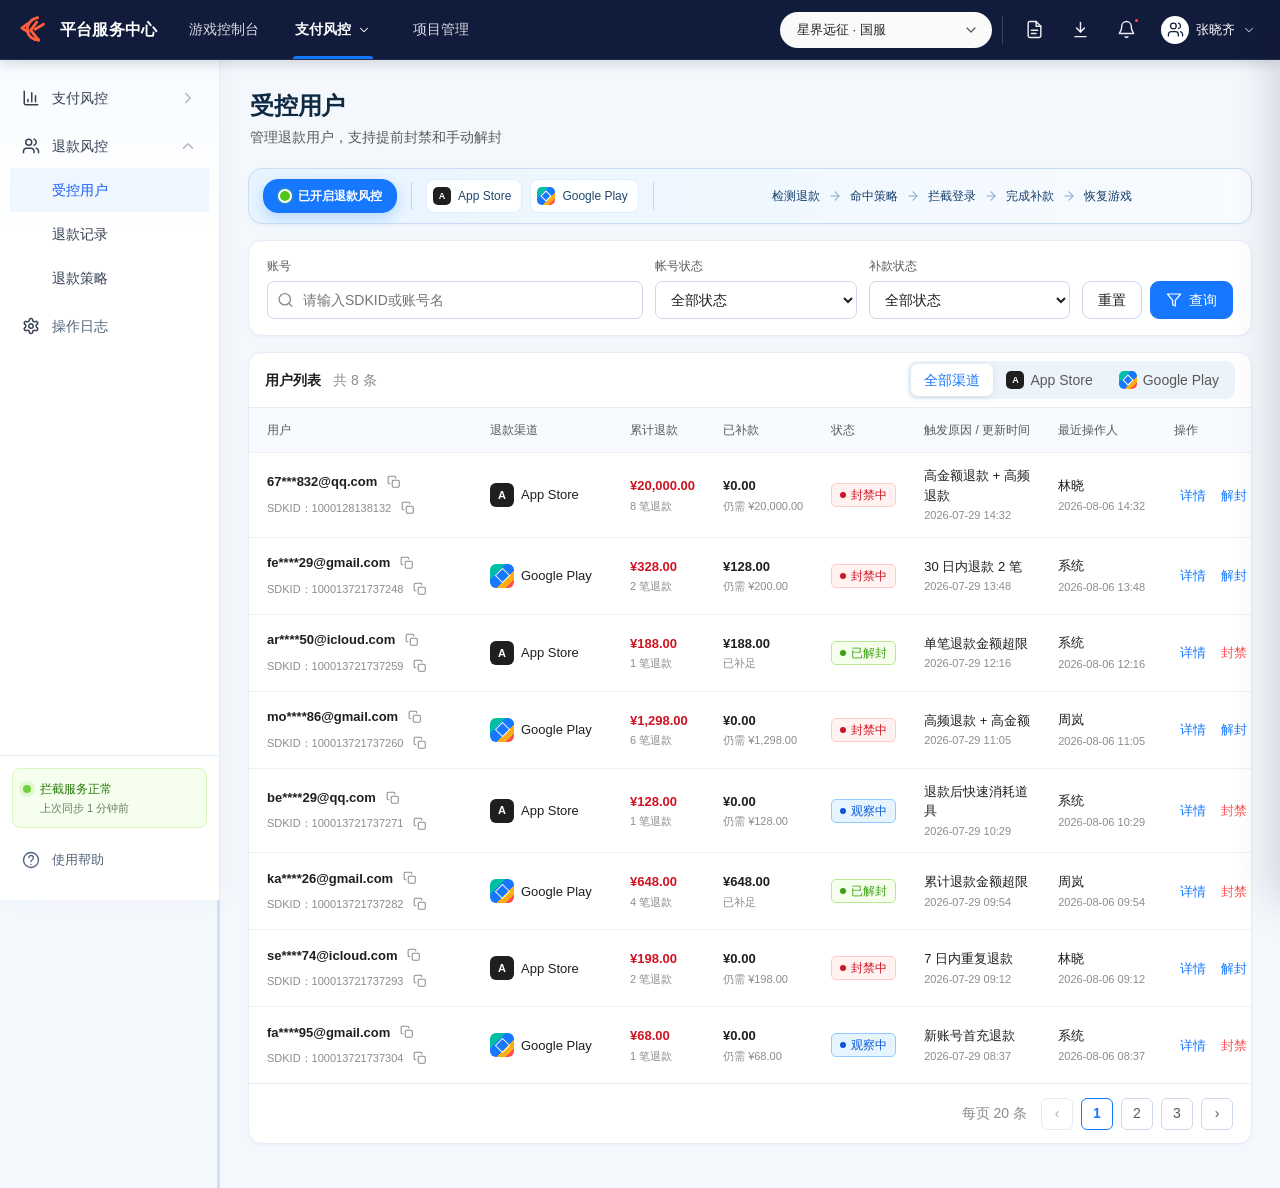
==== 退款风控后台原型_全版本/index.html @ 79d1b489 "rename user detail tabs" ====
<!doctype html>
<html lang="zh-CN">
  <head>
    <meta charset="UTF-8" />
    <meta name="viewport" content="width=device-width, initial-scale=1.0" />
    <meta
      name="description"
      content="游戏维度的 Apple App Store 与 Google Play 退款风险控制后台原型"
    />
    <title>退款风控中心 · 版本4</title>
    <style>
:root {
  --primary: #1677ff;
  --primary-hover: #4096ff;
  --primary-active: #0958d9;
  --primary-bg: #e6f4ff;
  --success: #52c41a;
  --success-bg: #f6ffed;
  --warning: #faad14;
  --warning-bg: #fffbe6;
  --danger: #ff4d4f;
  --danger-hover: #ff7875;
  --danger-bg: #fff2f0;
  --purple: #722ed1;
  --purple-bg: #f9f0ff;
  --cyan: #13c2c2;
  --text: #1f1f1f;
  --text-secondary: #595959;
  --text-tertiary: #8c8c8c;
  --border: #e6edf7;
  --border-strong: #ccd8e8;
  --surface: #ffffff;
  --background: #f4f8fd;
  --sidebar: #ffffff;
  --sidebar-hover: #f0f7ff;
  --focus: 0 0 0 3px rgba(22, 119, 255, 0.18);
  --shadow-sm: 0 1px 3px rgba(40, 72, 112, 0.05);
  --shadow-md: 0 14px 36px rgba(32, 72, 120, 0.15);
  --radius: 10px;
  --radius-lg: 14px;
  --sidebar-width: 220px;
  --header-height: 64px;
}

* {
  box-sizing: border-box;
}

html {
  color-scheme: light;
  min-width: 320px;
  background: var(--background);
}

body {
  margin: 0;
  color: var(--text);
  background: var(--background);
  font-family:
    -apple-system, BlinkMacSystemFont, "Segoe UI", "PingFang SC",
    "Hiragino Sans GB", "Microsoft YaHei", Arial, sans-serif;
  font-size: 14px;
  line-height: 1.5;
  -webkit-font-smoothing: antialiased;
}

button,
input,
select,
textarea {
  font: inherit;
}

button,
select,
input[type="checkbox"],
input[type="range"] {
  cursor: pointer;
}

button:focus-visible,
select:focus-visible,
input:focus-visible,
textarea:focus-visible,
[tabindex]:focus-visible {
  outline: none;
  box-shadow: var(--focus);
}

button:disabled,
input:disabled,
select:disabled {
  cursor: not-allowed;
  opacity: 0.48;
}

svg {
  display: block;
}

.skip-link {
  position: fixed;
  top: -60px;
  left: 12px;
  z-index: 3000;
  padding: 10px 14px;
  color: #fff;
  background: var(--primary-active);
  border-radius: 6px;
  transition: top 180ms ease;
}

.skip-link:focus {
  top: 12px;
}

.app-shell {
  min-height: 100vh;
}

.sidebar {
  position: fixed;
  inset: 0 auto 0 0;
  z-index: 40;
  width: var(--sidebar-width);
  color: var(--text);
  background:
    linear-gradient(180deg, #f7fbff 0, #fff 168px),
    var(--sidebar);
  border-right: 1px solid var(--border);
  box-shadow: 4px 0 20px rgba(32, 72, 120, 0.035);
  display: flex;
  flex-direction: column;
  transition: transform 220ms cubic-bezier(0.2, 0, 0, 1);
}

.brand {
  height: var(--header-height);
  padding: 0 20px;
  border-bottom: 1px solid var(--border);
  display: flex;
  align-items: center;
  gap: 11px;
}

.brand-mark {
  position: relative;
  width: 30px;
  height: 32px;
  background: linear-gradient(145deg, #69b1ff, #1677ff 60%, #0958d9);
  border-radius: 9px 9px 12px 12px;
  box-shadow: 0 6px 16px rgba(22, 119, 255, 0.24);
}

.brand-mark::before {
  content: "";
  position: absolute;
  inset: 5px;
  border: 1px solid rgba(255, 255, 255, 0.7);
  border-radius: 5px 5px 8px 8px;
}

.brand-mark span {
  position: absolute;
  bottom: 8px;
  width: 3px;
  background: #fff;
  border-radius: 2px;
}

.brand-mark span:nth-child(1) {
  left: 9px;
  height: 5px;
}

.brand-mark span:nth-child(2) {
  left: 14px;
  height: 9px;
}

.brand-mark span:nth-child(3) {
  left: 19px;
  height: 13px;
}

.brand strong,
.brand small {
  display: block;
}

.brand strong {
  color: #102a43;
  font-size: 15px;
  letter-spacing: 0.2px;
}

.brand small {
  margin-top: 1px;
  color: #7b8ba3;
  font-size: 11px;
}

.nav-list {
  flex: 1;
  padding: 16px 10px;
}

.nav-item,
.nav-section-toggle,
.help-link {
  width: 100%;
  min-height: 44px;
  padding: 0 12px;
  border: 0;
  position: relative;
  color: #52647a;
  background: transparent;
  border-radius: 7px;
  display: flex;
  align-items: center;
  gap: 12px;
  text-align: left;
  transition:
    color 180ms ease,
    background 180ms ease;
  font-family: inherit;
}

.nav-item + .nav-item {
  margin-top: 4px;
}

.nav-section-toggle + .nav-group,
.nav-group + .nav-item {
  margin-top: 4px;
}

.nav-item:hover,
.nav-section-toggle:hover,
.help-link:hover {
  color: var(--primary);
  background: var(--sidebar-hover);
}

.nav-item.active {
  color: var(--primary-active);
  background: var(--primary-bg);
  box-shadow: inset 0 0 0 1px rgba(22, 119, 255, 0.06);
  font-weight: 550;
}

.nav-item.active::before {
  content: "";
  position: absolute;
  top: 10px;
  bottom: 10px;
  left: -10px;
  width: 3px;
  background: var(--primary);
  border-radius: 0 4px 4px 0;
}

.nav-section-toggle {
  color: #364153;
}

.nav-icon-image,
.nav-caret,
.nav-caret img,
.nav-subitem-spacer {
  width: 18px;
  height: 18px;
  flex: 0 0 18px;
}

.nav-icon-image,
.nav-caret img {
  display: block;
}

.nav-section-label {
  min-width: 0;
  flex: 1;
  font-size: 14px;
  line-height: 22px;
}

.nav-caret {
  margin-left: auto;
  display: grid;
  place-items: center;
}

.nav-payment-link .nav-caret img {
  transform: rotate(-90deg);
}

.nav-refund-toggle .nav-caret img {
  transform: rotate(180deg);
  transition: transform 180ms ease;
}

.nav-refund-toggle[aria-expanded="false"] .nav-caret img {
  transform: rotate(-90deg);
}

.nav-sublist[hidden] {
  display: none;
}

.nav-sublist {
  margin: 0;
  padding: 0;
}

.nav-sublist .nav-item + .nav-item {
  margin-top: 0;
}

.nav-subitem {
  min-height: 44px;
  color: #364153;
}

.nav-subitem.active {
  color: #155dfc;
  background: #eff6ff;
  border-radius: 0;
  box-shadow: none;
}

.nav-subitem.active::before {
  display: none;
}

.nav-icon,
.nav-icon svg,
.help-link svg {
  width: 18px;
  height: 18px;
  flex: 0 0 18px;
}

.sidebar-foot {
  padding: 12px 10px 18px;
  border-top: 1px solid var(--border);
}

.service-state {
  margin: 0 2px 10px;
  padding: 11px 10px;
  background: #f6ffed;
  border: 1px solid #d9f7be;
  border-radius: 8px;
  display: flex;
  align-items: flex-start;
  gap: 9px;
}

.service-state .status-dot {
  width: 8px;
  height: 8px;
  margin-top: 5px;
  background: #73d13d;
  border-radius: 50%;
  box-shadow: 0 0 0 4px rgba(82, 196, 26, 0.12);
}

.service-state strong,
.service-state small {
  display: block;
}

.service-state strong {
  color: #237804;
  font-size: 12px;
  font-weight: 500;
}

.service-state small {
  margin-top: 2px;
  color: #6b7d63;
  font-size: 11px;
}

.help-link {
  font-size: 13px;
}

.workspace {
  min-height: 100vh;
  margin-left: var(--sidebar-width);
}

.topbar {
  position: sticky;
  top: 0;
  z-index: 30;
  height: var(--header-height);
  padding: 0 24px;
  background: rgba(255, 255, 255, 0.92);
  border-bottom: 1px solid var(--border);
  backdrop-filter: saturate(160%) blur(12px);
  display: flex;
  align-items: center;
}

.breadcrumb {
  color: var(--text-tertiary);
  display: flex;
  align-items: center;
  gap: 8px;
}

.breadcrumb svg {
  width: 13px;
  height: 13px;
}

.breadcrumb strong {
  color: var(--text);
  font-weight: 500;
}

.top-actions {
  margin-left: auto;
  display: flex;
  align-items: center;
  gap: 10px;
}

.icon-button {
  width: 40px;
  height: 40px;
  padding: 0;
  border: 1px solid transparent;
  color: var(--text-secondary);
  background: transparent;
  border-radius: 8px;
  display: inline-grid;
  place-items: center;
  transition:
    color 180ms ease,
    background 180ms ease,
    border-color 180ms ease;
}

.icon-button:hover {
  color: var(--text);
  background: #f5f5f5;
}

.icon-button svg {
  width: 19px;
  height: 19px;
}

.notification-button {
  position: relative;
}

.notification-dot {
  position: absolute;
  top: 8px;
  right: 8px;
  width: 7px;
  height: 7px;
  background: var(--danger);
  border: 2px solid #fff;
  border-radius: 50%;
}

.project-select-wrap {
  position: relative;
  min-width: 210px;
  height: 46px;
  padding: 5px 34px 5px 7px;
  border: 1px solid #b9d6ff;
  background: #f8fbff;
  border-radius: 10px;
  display: flex;
  align-items: center;
  gap: 9px;
  transition:
    border-color 180ms ease,
    box-shadow 180ms ease;
}

.project-select-wrap:hover,
.project-select-wrap:focus-within {
  border-color: var(--primary);
}

.project-select-wrap:focus-within {
  box-shadow: var(--focus);
}

.project-badge {
  width: 32px;
  height: 32px;
  color: #fff;
  background: linear-gradient(145deg, var(--primary-hover), var(--primary-active));
  border-radius: 9px;
  display: grid;
  place-items: center;
  font-size: 13px;
  font-weight: 700;
}

.project-label {
  flex: 1;
  min-width: 0;
}

.project-label small {
  display: block;
  color: var(--text-tertiary);
  font-size: 10px;
  line-height: 1.2;
}

.project-label select {
  width: 100%;
  margin-top: 2px;
  padding: 0;
  border: 0;
  outline: 0;
  color: var(--text);
  background: transparent;
  font-size: 13px;
  line-height: 18px;
  font-weight: 500;
  appearance: none;
}

.select-chevron {
  position: absolute;
  right: 10px;
  width: 16px;
  height: 16px;
  color: var(--text-tertiary);
  pointer-events: none;
}

.avatar-button {
  width: 36px;
  height: 36px;
  border: 0;
  color: var(--primary-active);
  background: var(--primary-bg);
  border-radius: 50%;
  font-weight: 600;
}

.avatar-button:hover {
  background: #bae0ff;
}

.mobile-menu {
  display: none;
  margin-right: 8px;
}

.main-content {
  width: 100%;
  max-width: 1600px;
  margin: 0 auto;
  padding: 28px;
}

.page {
  display: none;
}

.page.active {
  display: block;
  animation: page-in 200ms ease-out;
}

@keyframes page-in {
  from {
    opacity: 0;
    transform: translateY(3px);
  }
  to {
    opacity: 1;
    transform: translateY(0);
  }
}

.page-heading {
  margin-bottom: 20px;
  padding: 2px 2px 0;
  display: flex;
  align-items: flex-end;
  justify-content: space-between;
  gap: 16px;
}

.page-heading h1 {
  margin: 0;
  color: #102a43;
  font-size: 24px;
  line-height: 1.35;
  letter-spacing: -0.2px;
}

.page-heading p {
  margin: 5px 0 0;
  color: var(--text-secondary);
}

.heading-actions {
  display: flex;
  align-items: center;
  gap: 8px;
}

.button {
  min-height: 38px;
  padding: 0 15px;
  border: 1px solid var(--primary);
  color: #fff;
  background: var(--primary);
  border-radius: 9px;
  display: inline-flex;
  align-items: center;
  justify-content: center;
  gap: 7px;
  font-weight: 500;
  line-height: 1;
  transition:
    background 180ms ease,
    border-color 180ms ease,
    color 180ms ease,
    box-shadow 180ms ease,
    transform 100ms ease;
}

.button:hover {
  border-color: var(--primary-hover);
  background: var(--primary-hover);
}

.button:active {
  border-color: var(--primary-active);
  background: var(--primary-active);
  transform: scale(0.98);
}

.button svg {
  width: 16px;
  height: 16px;
}

.button.secondary {
  border-color: var(--border-strong);
  color: var(--text);
  background: #fff;
}

.button.secondary:hover {
  border-color: var(--primary);
  color: var(--primary);
}

.button.danger {
  border-color: var(--danger);
  background: var(--danger);
}

.button.danger:hover {
  border-color: var(--danger-hover);
  background: var(--danger-hover);
}

.button.link {
  min-height: 32px;
  padding: 0 6px;
  border: 0;
  color: var(--primary);
  background: transparent;
}

.button.link:hover {
  color: var(--primary-hover);
  background: var(--primary-bg);
}

.button.link.danger-link {
  color: var(--danger);
}

.button.link.danger-link:hover {
  color: var(--danger-hover);
  background: var(--danger-bg);
}

.metric-grid {
  margin-bottom: 16px;
  display: grid;
  grid-template-columns: repeat(4, minmax(0, 1fr));
  gap: 12px;
}

.metric-card,
.card {
  border: 1px solid var(--border);
  background: var(--surface);
  border-radius: var(--radius-lg);
  box-shadow: var(--shadow-sm);
}

.metric-card {
  position: relative;
  min-height: 116px;
  padding: 18px;
  overflow: hidden;
  transition:
    border-color 180ms ease,
    box-shadow 180ms ease,
    transform 180ms ease;
}

.metric-card:hover {
  border-color: #c8ddf5;
  box-shadow: 0 8px 22px rgba(32, 72, 120, 0.08);
  transform: translateY(-1px);
}

.metric-card::after {
  content: "";
  position: absolute;
  top: -34px;
  right: -34px;
  width: 90px;
  height: 90px;
  border-radius: 50%;
  background: var(--metric-bg, var(--primary-bg));
  opacity: 0.72;
}

.metric-top {
  display: flex;
  align-items: center;
  gap: 8px;
}

.metric-icon {
  width: 30px;
  height: 30px;
  color: var(--metric-color, var(--primary));
  background: var(--metric-bg, var(--primary-bg));
  border-radius: 7px;
  display: grid;
  place-items: center;
}

.metric-icon svg {
  width: 17px;
  height: 17px;
}

.metric-label {
  color: var(--text-secondary);
}

.metric-value {
  margin-top: 10px;
  font-size: 25px;
  line-height: 1.2;
  font-weight: 650;
  font-variant-numeric: tabular-nums;
  letter-spacing: -0.5px;
}

.metric-value .unit {
  margin-left: 2px;
  color: var(--text-secondary);
  font-size: 13px;
  font-weight: 400;
}

.metric-trend {
  margin-left: 8px;
  color: var(--danger);
  font-size: 12px;
  font-weight: 500;
}

.metric-sub {
  margin-top: 5px;
  color: var(--text-tertiary);
  font-size: 12px;
}

.card {
  margin-bottom: 16px;
}

.scope-strip {
  min-height: 56px;
  margin-bottom: 16px;
  padding: 9px 14px;
  border: 1px solid #c8ddf5;
  color: #153a66;
  background:
    linear-gradient(90deg, rgba(230, 244, 255, 0.95), rgba(248, 251, 255, 0.92)),
    #fff;
  border-radius: var(--radius-lg);
  box-shadow: var(--shadow-sm);
  display: flex;
  align-items: center;
  gap: 14px;
}

.scope-channels {
  display: flex;
  align-items: center;
  gap: 8px;
}

.scope-channel {
  min-height: 34px;
  padding: 0 10px 0 6px;
  border: 1px solid rgba(22, 119, 255, 0.12);
  color: #23466d;
  background: rgba(255, 255, 255, 0.92);
  border-radius: 9px;
  display: inline-flex;
  align-items: center;
  gap: 7px;
  font-size: 12px;
  font-weight: 500;
}

.scope-divider {
  width: 1px;
  height: 28px;
  background: #bfd7f2;
}

.scope-flow {
  min-width: 0;
  flex: 1;
  display: flex;
  align-items: center;
  justify-content: center;
  gap: 8px;
  color: #506987;
  font-size: 12px;
}

.scope-flow strong {
  color: #143c68;
  font-weight: 550;
}

.scope-flow svg {
  width: 14px;
  height: 14px;
  color: #84a7cf;
}

.scope-mode {
  min-height: 30px;
  padding: 0 10px;
  border: 1px solid #91caff;
  color: #0958d9;
  background: #fff;
  border-radius: 15px;
  display: inline-flex;
  align-items: center;
  gap: 6px;
  font-size: 12px;
  white-space: nowrap;
}

.scope-mode::before {
  content: "";
  width: 7px;
  height: 7px;
  background: var(--primary);
  border-radius: 50%;
  box-shadow: 0 0 0 3px rgba(22, 119, 255, 0.12);
}

.card-header {
  min-height: 54px;
  padding: 0 18px;
  border-bottom: 1px solid var(--border);
  display: flex;
  align-items: center;
  justify-content: space-between;
  gap: 12px;
}

.card-header h2,
.card-title {
  margin: 0;
  font-size: 15px;
  font-weight: 600;
}

.card-header p {
  margin: 3px 0 0;
  color: var(--text-tertiary);
  font-size: 12px;
}

.card-body {
  padding: 18px;
}

.filter-card {
  padding: 16px 18px;
}

.filter-row {
  display: grid;
  grid-template-columns: minmax(220px, 1.6fr) minmax(160px, 0.8fr) minmax(160px, 0.8fr) auto;
  gap: 12px;
  align-items: end;
}

#page-users .filter-row {
  grid-template-columns: minmax(240px, 1.4fr) minmax(160px, 0.75fr) minmax(160px, 0.75fr) auto;
}

.filter-group label,
.form-field > label,
.form-label {
  display: block;
  margin-bottom: 6px;
  color: var(--text-secondary);
  font-size: 12px;
  font-weight: 500;
}

.form-label span {
  color: var(--text-tertiary);
  font-weight: 400;
}

.input,
.select,
.textarea,
.number-input {
  width: 100%;
  border: 1px solid var(--border-strong);
  color: var(--text);
  background: #fff;
  border-radius: 7px;
  transition:
    border-color 180ms ease,
    box-shadow 180ms ease;
}

.input,
.select,
.number-input {
  height: 38px;
  padding: 0 11px;
}

.select {
  padding-right: 30px;
}

.textarea {
  padding: 9px 11px;
  resize: vertical;
}

.input:hover,
.select:hover,
.textarea:hover,
.number-input:hover {
  border-color: var(--primary-hover);
}

.input:focus,
.select:focus,
.textarea:focus,
.number-input:focus {
  outline: none;
  border-color: var(--primary);
  box-shadow: var(--focus);
}

.input-wrap {
  position: relative;
}

.input-wrap .prefix-icon {
  position: absolute;
  top: 50%;
  left: 10px;
  width: 17px;
  height: 17px;
  color: var(--text-tertiary);
  transform: translateY(-50%);
}

.input-wrap .input {
  padding-left: 35px;
}

.filter-actions {
  display: flex;
  align-items: center;
  gap: 8px;
}

.segment {
  display: inline-flex;
  padding: 3px;
  background: #edf3fa;
  border-radius: 9px;
}

.segment button {
  min-height: 32px;
  padding: 0 13px;
  border: 0;
  color: var(--text-secondary);
  background: transparent;
  border-radius: 7px;
  display: inline-flex;
  align-items: center;
  justify-content: center;
  gap: 6px;
  transition:
    color 180ms ease,
    background 180ms ease,
    box-shadow 180ms ease;
}

.segment button:hover {
  color: var(--text);
}

.segment button.active {
  color: var(--primary);
  background: #fff;
  box-shadow: 0 2px 7px rgba(32, 72, 120, 0.12);
  font-weight: 500;
}

.mini-platform {
  width: 18px;
  height: 18px;
  color: #fff;
  border-radius: 5px;
  display: inline-grid;
  place-items: center;
  font-size: 9px;
  font-weight: 700;
}

.mini-platform.apple {
  background: #1f1f1f;
}

.mini-platform.google {
  position: relative;
  overflow: hidden;
  background: linear-gradient(135deg, #00bfa5 0 33%, #1677ff 33% 64%, #faad14 64% 82%, #ff4d4f 82%);
}

.mini-platform.google::after {
  content: "";
  width: 6px;
  height: 6px;
  border: 1px solid #fff;
  transform: rotate(45deg);
}

.table-toolbar {
  min-height: 55px;
  padding: 0 16px;
  border-bottom: 1px solid var(--border);
  display: flex;
  align-items: center;
  gap: 12px;
}

.table-toolbar strong {
  font-weight: 600;
}

.table-toolbar .muted {
  color: var(--text-tertiary);
}

.toolbar-spacer {
  flex: 1;
}

.table-wrap {
  width: 100%;
  overflow-x: auto;
}

.data-table {
  width: 100%;
  min-width: 1050px;
  border-collapse: collapse;
  font-size: 13px;
}

.data-table th,
.data-table td {
  padding: 13px 14px;
  border-bottom: 1px solid #f0f0f0;
  text-align: left;
  vertical-align: middle;
}

.data-table th {
  color: var(--text-secondary);
  background: #f7faff;
  font-size: 12px;
  font-weight: 500;
  white-space: nowrap;
}

.data-table th:first-child,
.data-table td:first-child {
  width: 46px;
  padding-left: 18px;
  padding-right: 8px;
}

.data-table tbody tr {
  transition: background 150ms ease;
}

.data-table tbody tr:hover {
  background: #f5faff;
}

.data-table tbody tr:last-child td {
  border-bottom: 0;
}

.user-cell {
  min-width: 180px;
  display: flex;
  align-items: center;
  gap: 10px;
}

.user-avatar {
  width: 34px;
  height: 34px;
  flex: 0 0 34px;
  color: var(--avatar-color, var(--primary-active));
  background: var(--avatar-bg, var(--primary-bg));
  border-radius: 50%;
  display: grid;
  place-items: center;
  font-size: 12px;
  font-weight: 650;
}

.user-meta strong,
.user-meta span {
  display: block;
}

.user-meta strong {
  max-width: 150px;
  overflow: hidden;
  text-overflow: ellipsis;
  font-weight: 550;
  white-space: nowrap;
}

.user-meta span {
  margin-top: 2px;
  color: var(--text-tertiary);
  font-size: 11px;
  font-variant-numeric: tabular-nums;
}

.user-account-stack {
  min-width: 195px;
}

.user-account-stack .copy-value {
  max-width: 160px;
}

.user-account-value {
  color: var(--text);
  font-weight: 550;
}

.store-badge {
  min-width: 112px;
  display: inline-flex;
  align-items: center;
  gap: 7px;
  white-space: nowrap;
}

.store-symbol {
  position: relative;
  width: 24px;
  height: 24px;
  flex: 0 0 24px;
  border-radius: 6px;
  display: grid;
  place-items: center;
  font-size: 11px;
  font-weight: 700;
}

.store-symbol.apple {
  color: #fff;
  background: #1f1f1f;
}

.store-symbol.google {
  overflow: hidden;
  color: #fff;
  background: linear-gradient(135deg, #00bfa5 0 33%, #1677ff 33% 64%, #faad14 64% 82%, #ff4d4f 82%);
}

.store-symbol.google::after {
  content: "";
  width: 9px;
  height: 9px;
  border: 1.5px solid rgba(255, 255, 255, 0.9);
  transform: rotate(45deg);
}

.money {
  font-variant-numeric: tabular-nums;
  font-weight: 600;
  white-space: nowrap;
}

.money.danger {
  color: #cf1322;
}

.subtext {
  display: block;
  margin-top: 2px;
  color: var(--text-tertiary);
  font-size: 11px;
  white-space: nowrap;
}

.status-tag {
  min-height: 24px;
  padding: 2px 8px;
  border: 1px solid transparent;
  border-radius: 5px;
  display: inline-flex;
  align-items: center;
  gap: 5px;
  font-size: 12px;
  white-space: nowrap;
}

.status-tag::before {
  content: "";
  width: 6px;
  height: 6px;
  border-radius: 50%;
  background: currentColor;
}

.status-tag.blocked,
.status-tag.failed {
  border-color: #ffccc7;
  color: #cf1322;
  background: var(--danger-bg);
}

.status-tag.pending {
  border-color: #ffe58f;
  color: #ad6800;
  background: var(--warning-bg);
}

.status-tag.recovered,
.status-tag.success {
  border-color: #b7eb8f;
  color: #389e0d;
  background: var(--success-bg);
}

.status-tag.observing {
  border-color: #91caff;
  color: #0958d9;
  background: var(--primary-bg);
}

.row-actions {
  display: flex;
  align-items: center;
  gap: 3px;
  white-space: nowrap;
}

.pagination-bar {
  min-height: 60px;
  padding: 0 18px;
  border-top: 1px solid var(--border);
  display: flex;
  align-items: center;
  justify-content: flex-end;
  gap: 8px;
}

.pagination-bar > span {
  margin-right: 6px;
  color: var(--text-tertiary);
}

.page-button {
  min-width: 32px;
  height: 32px;
  padding: 0 8px;
  border: 1px solid var(--border-strong);
  color: var(--text-secondary);
  background: #fff;
  border-radius: 6px;
}

.page-button:hover,
.page-button.active {
  border-color: var(--primary);
  color: var(--primary);
}

.page-button.active {
  font-weight: 600;
}

.overview-grid {
  display: grid;
  grid-template-columns: minmax(0, 1.7fr) minmax(300px, 0.8fr);
  gap: 16px;
}

.chart-card {
  min-height: 350px;
}

.chart-legend {
  display: flex;
  align-items: center;
  gap: 16px;
  color: var(--text-secondary);
  font-size: 12px;
}

.legend-item {
  display: inline-flex;
  align-items: center;
  gap: 6px;
}

.legend-dot {
  width: 8px;
  height: 8px;
  border-radius: 50%;
  background: var(--primary);
}

.legend-dot.google {
  background: var(--cyan);
}

.chart-shell {
  height: 260px;
  padding: 12px 6px 0;
  display: flex;
}

.y-axis {
  width: 42px;
  height: 212px;
  color: var(--text-tertiary);
  display: flex;
  flex-direction: column;
  align-items: flex-end;
  justify-content: space-between;
  font-size: 11px;
  font-variant-numeric: tabular-nums;
}

.plot {
  position: relative;
  height: 232px;
  flex: 1;
  margin-left: 10px;
  border-bottom: 1px solid var(--border);
  display: flex;
  align-items: flex-end;
  justify-content: space-around;
  gap: 10px;
}

.plot::before {
  content: "";
  position: absolute;
  inset: 0 0 20px;
  background: repeating-linear-gradient(
    to bottom,
    transparent 0,
    transparent 52px,
    #f0f0f0 53px,
    #f0f0f0 54px
  );
  pointer-events: none;
}

.bar-group {
  position: relative;
  z-index: 1;
  height: 100%;
  flex: 1;
  display: flex;
  align-items: flex-end;
  justify-content: center;
  gap: 4px;
}

.bar {
  width: min(18px, 36%);
  height: calc(var(--value) * 1%);
  max-height: 200px;
  min-height: 3px;
  background: var(--primary);
  border-radius: 4px 4px 0 0;
  transition:
    opacity 160ms ease,
    transform 160ms ease;
}

.bar.google {
  background: var(--cyan);
}

.bar:hover,
.bar:focus-visible {
  opacity: 0.78;
  transform: scaleY(1.02);
  transform-origin: bottom;
}

.bar-label {
  position: absolute;
  bottom: -21px;
  color: var(--text-tertiary);
  font-size: 11px;
  white-space: nowrap;
}

.activity-list {
  padding: 4px 18px 12px;
}

.activity-item {
  position: relative;
  padding: 15px 0 15px 26px;
  border-bottom: 1px solid #f0f0f0;
}

.activity-item:last-child {
  border-bottom: 0;
}

.activity-item::before {
  content: "";
  position: absolute;
  top: 21px;
  left: 4px;
  width: 8px;
  height: 8px;
  background: var(--activity-color, var(--primary));
  border: 3px solid var(--activity-bg, var(--primary-bg));
  border-radius: 50%;
  box-sizing: content-box;
}

.activity-item strong {
  font-size: 13px;
  font-weight: 550;
}

.activity-item p {
  margin: 3px 0 0;
  color: var(--text-secondary);
  font-size: 12px;
}

.activity-item time {
  display: block;
  margin-top: 5px;
  color: var(--text-tertiary);
  font-size: 11px;
}

.insight-banner {
  margin-bottom: 16px;
  padding: 14px 16px;
  border: 1px solid #91caff;
  color: #003a8c;
  background: var(--primary-bg);
  border-radius: 9px;
  display: flex;
  align-items: center;
  gap: 12px;
}

.insight-banner .insight-icon {
  width: 34px;
  height: 34px;
  flex: 0 0 34px;
  color: var(--primary);
  background: #fff;
  border-radius: 8px;
  display: grid;
  place-items: center;
}

.insight-banner .insight-icon svg {
  width: 18px;
  height: 18px;
}

.insight-banner p {
  margin: 2px 0 0;
  font-size: 12px;
}

.config-layout {
  display: grid;
  grid-template-columns: 220px minmax(0, 1fr);
  gap: 16px;
  align-items: start;
}

.config-nav {
  position: sticky;
  top: calc(var(--header-height) + 24px);
  padding: 8px;
}

.config-nav button {
  width: 100%;
  min-height: 40px;
  padding: 0 10px;
  border: 0;
  color: var(--text-secondary);
  background: transparent;
  border-radius: 6px;
  display: flex;
  align-items: center;
  gap: 9px;
  text-align: left;
}

.config-nav button:hover {
  color: var(--text);
  background: #f5f5f5;
}

.config-nav button.active {
  color: var(--primary);
  background: var(--primary-bg);
  font-weight: 500;
}

.config-nav button svg {
  width: 17px;
  height: 17px;
}

.config-section {
  display: none;
}

.config-section.active {
  display: block;
  animation: page-in 180ms ease-out;
}

.config-card {
  margin-bottom: 16px;
}

.config-card .card-body {
  padding: 20px;
}

.rule-row {
  min-height: 76px;
  padding: 15px 0;
  border-bottom: 1px solid #f0f0f0;
  display: grid;
  grid-template-columns: minmax(220px, 1fr) minmax(300px, 1.1fr);
  gap: 24px;
  align-items: center;
}

.rule-row:first-child {
  padding-top: 0;
}

.rule-row:last-child {
  padding-bottom: 0;
  border-bottom: 0;
}

.rule-label strong,
.rule-label span {
  display: block;
}

.rule-label strong {
  font-weight: 550;
}

.rule-label span {
  margin-top: 4px;
  color: var(--text-tertiary);
  font-size: 12px;
}

.rule-control {
  display: flex;
  align-items: center;
  justify-content: flex-end;
  gap: 9px;
}

.number-field {
  position: relative;
  width: 150px;
}

.number-field .number-input {
  padding-right: 40px;
  font-variant-numeric: tabular-nums;
}

.number-field .suffix {
  position: absolute;
  top: 50%;
  right: 11px;
  color: var(--text-tertiary);
  transform: translateY(-50%);
  pointer-events: none;
}

.switch {
  position: relative;
  width: 40px;
  height: 22px;
  flex: 0 0 40px;
}

.switch input {
  position: absolute;
  opacity: 0;
  pointer-events: none;
}

.switch-track {
  position: absolute;
  inset: 0;
  background: #bfbfbf;
  border-radius: 11px;
  transition: background 180ms ease;
}

.switch-track::after {
  content: "";
  position: absolute;
  top: 3px;
  left: 3px;
  width: 16px;
  height: 16px;
  background: #fff;
  border-radius: 50%;
  box-shadow: 0 1px 3px rgba(0, 0, 0, 0.25);
  transition: transform 180ms ease;
}

.switch input:checked + .switch-track {
  background: var(--primary);
}

.switch input:checked + .switch-track::after {
  transform: translateX(18px);
}

.switch input:focus-visible + .switch-track {
  box-shadow: var(--focus);
}

.radio-stack {
  display: flex;
  flex-direction: column;
  gap: 10px;
}

.radio-option {
  min-height: 54px;
  padding: 11px 13px;
  border: 1px solid var(--border-strong);
  border-radius: 8px;
  display: flex;
  align-items: flex-start;
  gap: 9px;
  cursor: pointer;
  transition:
    border-color 180ms ease,
    background 180ms ease;
}

.radio-option:hover {
  border-color: var(--primary-hover);
}

.radio-option.selected {
  border-color: var(--primary);
  background: #f7fbff;
}

.radio-option input {
  margin-top: 4px;
  accent-color: var(--primary);
}

.radio-option strong,
.radio-option span {
  display: block;
}

.radio-option strong {
  font-weight: 550;
}

.radio-option span {
  margin-top: 2px;
  color: var(--text-tertiary);
  font-size: 12px;
}

.channel-grid {
  display: grid;
  grid-template-columns: repeat(2, minmax(0, 1fr));
  gap: 14px;
}

.channel-card {
  padding: 18px;
  border: 1px solid var(--border);
  border-radius: 10px;
}

.channel-head {
  display: flex;
  align-items: center;
  gap: 10px;
}

.channel-head h3 {
  margin: 0;
  font-size: 14px;
}

.channel-head p {
  margin: 2px 0 0;
  color: var(--text-tertiary);
  font-size: 11px;
}

.channel-state {
  margin-left: auto;
}

.channel-stats {
  margin-top: 18px;
  padding-top: 14px;
  border-top: 1px solid var(--border);
  display: grid;
  grid-template-columns: 1fr 1fr;
  gap: 10px;
}

.channel-stats span,
.channel-stats strong {
  display: block;
}

.channel-stats span {
  color: var(--text-tertiary);
  font-size: 11px;
}

.channel-stats strong {
  margin-top: 3px;
  font-size: 14px;
  font-variant-numeric: tabular-nums;
}

.sticky-save {
  position: sticky;
  bottom: 12px;
  z-index: 10;
  padding: 12px 16px;
  border: 1px solid var(--border);
  background: rgba(255, 255, 255, 0.96);
  border-radius: 10px;
  box-shadow: 0 8px 30px rgba(16, 24, 40, 0.12);
  backdrop-filter: blur(10px);
  display: flex;
  align-items: center;
  justify-content: space-between;
}

.sticky-save .save-hint {
  color: var(--text-secondary);
  display: flex;
  align-items: center;
  gap: 8px;
}

.unsaved-dot {
  width: 7px;
  height: 7px;
  background: var(--warning);
  border-radius: 50%;
}

.detail-drawer {
  position: fixed;
  inset: 0 0 0 auto;
  z-index: 1100;
  width: min(560px, 100%);
  background: #fff;
  box-shadow: -18px 0 40px rgba(16, 24, 40, 0.16);
  overflow-y: auto;
  transform: translateX(102%);
  transition: transform 260ms cubic-bezier(0.2, 0, 0, 1);
}

.detail-drawer.open {
  transform: translateX(0);
}

.detail-drawer.user-detail-mode {
  overflow: hidden;
}

.detail-drawer.user-detail-mode #drawerContent {
  height: 100%;
  display: flex;
  flex-direction: column;
}

.detail-drawer.user-detail-mode .drawer-header {
  position: relative;
  top: auto;
  flex: 0 0 66px;
}

.drawer-scroll-body {
  flex: 1;
  min-height: 0;
  overflow-y: auto;
  overscroll-behavior: contain;
}

.drawer-scrim,
.mobile-scrim {
  position: fixed;
  inset: 0;
  z-index: 1000;
  visibility: hidden;
  background: rgba(0, 0, 0, 0.45);
  opacity: 0;
  transition:
    opacity 200ms ease,
    visibility 200ms ease;
}

.drawer-scrim.visible,
.mobile-scrim.visible {
  visibility: visible;
  opacity: 1;
}

.drawer-header {
  position: sticky;
  top: 0;
  z-index: 4;
  min-height: 66px;
  padding: 0 20px;
  border-bottom: 1px solid var(--border);
  background: rgba(255, 255, 255, 0.96);
  backdrop-filter: blur(10px);
  display: flex;
  align-items: center;
  gap: 12px;
}

.drawer-header h2 {
  margin: 0;
  font-size: 17px;
}

.drawer-header .icon-button {
  margin-left: auto;
}

.drawer-summary {
  padding: 20px;
  background: linear-gradient(180deg, #f8fbff, #fff);
}

.drawer-user {
  display: flex;
  align-items: center;
  gap: 13px;
}

.drawer-user .user-avatar {
  width: 44px;
  height: 44px;
  flex-basis: 44px;
  font-size: 14px;
}

.drawer-user h3 {
  margin: 0;
  font-size: 16px;
}

.drawer-user p {
  margin: 3px 0 0;
  color: var(--text-tertiary);
  font-size: 12px;
}

.drawer-user .status-tag {
  margin-left: auto;
}

.drawer-user-identifiers {
  min-width: 0;
  display: grid;
  gap: 3px;
}

.drawer-user-identifiers .copy-line {
  min-width: 0;
}

.drawer-user-identifiers .copy-value {
  max-width: 320px;
}

.drawer-user-account {
  color: var(--text);
  font-size: 16px;
  font-weight: 600;
}

.drawer-user-uid {
  color: var(--text-tertiary);
  font-size: 12px;
}

.drawer-actions {
  margin-top: 18px;
  display: flex;
  gap: 8px;
}

.drawer-facts {
  margin-top: 18px;
  display: grid;
  grid-template-columns: repeat(3, 1fr);
  gap: 10px;
}

.fact {
  padding: 12px;
  border: 1px solid var(--border);
  background: #fff;
  border-radius: 8px;
}

.fact span,
.fact strong {
  display: block;
}

.fact span {
  color: var(--text-tertiary);
  font-size: 11px;
}

.fact strong {
  margin-top: 5px;
  font-size: 14px;
  font-variant-numeric: tabular-nums;
}

.drawer-tabs {
  position: sticky;
  top: 66px;
  z-index: 3;
  padding: 0 20px;
  border-bottom: 1px solid var(--border);
  background: #fff;
  display: flex;
  gap: 24px;
}

.user-detail-mode .drawer-tabs {
  top: 0;
}

.drawer-tab {
  position: relative;
  min-height: 48px;
  padding: 0 2px;
  border: 0;
  color: var(--text-secondary);
  background: transparent;
}

.drawer-tab.active {
  color: var(--primary);
  font-weight: 500;
}

.drawer-tab.active::after {
  content: "";
  position: absolute;
  right: 0;
  bottom: -1px;
  left: 0;
  height: 2px;
  background: var(--primary);
  border-radius: 2px 2px 0 0;
}

.drawer-panel {
  display: none;
  padding: 20px;
}

.drawer-panel.active {
  display: block;
}

.drawer-footer {
  flex: 0 0 auto;
  min-height: 64px;
  padding: 12px 20px;
  border-top: 1px solid var(--border);
  background: rgba(255, 255, 255, 0.98);
  box-shadow: 0 -8px 18px rgba(16, 24, 40, 0.05);
  display: flex;
  align-items: center;
  justify-content: flex-start;
}

.detail-list {
  margin: 0;
}

.detail-list > div {
  min-height: 48px;
  border-bottom: 1px solid #f0f0f0;
  display: grid;
  grid-template-columns: 130px 1fr;
  align-items: center;
  gap: 12px;
}

.detail-list dt {
  color: var(--text-tertiary);
}

.detail-list dd {
  margin: 0;
  color: var(--text);
  word-break: break-all;
}

.timeline {
  margin: 0;
  padding: 0;
  list-style: none;
}

.timeline li {
  position: relative;
  min-height: 80px;
  padding: 0 0 22px 28px;
}

.timeline li::before {
  content: "";
  position: absolute;
  top: 5px;
  left: 5px;
  width: 8px;
  height: 8px;
  background: var(--timeline-color, var(--primary));
  border: 3px solid var(--timeline-bg, var(--primary-bg));
  border-radius: 50%;
  box-sizing: content-box;
}

.timeline li::after {
  content: "";
  position: absolute;
  top: 20px;
  bottom: 0;
  left: 11px;
  width: 1px;
  background: var(--border);
}

.timeline li:last-child::after {
  display: none;
}

.timeline strong {
  font-weight: 550;
}

.timeline p {
  margin: 3px 0;
  color: var(--text-secondary);
  font-size: 12px;
}

.timeline-operator {
  display: block;
  margin-top: 3px;
  color: var(--text-secondary);
  font-size: 11px;
}

.timeline time {
  color: var(--text-tertiary);
  font-size: 11px;
}

.timeline-amount {
  display: block;
  margin-top: 2px;
  font-size: 13px;
  font-weight: 550;
}

.timeline-amount.positive {
  color: #52c41a;
}

.timeline-amount.negative {
  color: #ff4d4f;
}

.drawer-order-alert {
  margin-bottom: 10px;
  padding: 10px 12px;
  border: 1px solid #badeff;
  border-radius: 6px;
  background: #eaf3ff;
  color: #245b99;
  font-size: 12px;
  line-height: 20px;
}

.drawer-order-table-shell {
  overflow-x: hidden;
  border: 1px solid var(--border);
  border-radius: 8px;
  background: #fff;
}

.drawer-order-table {
  width: 100%;
  min-width: 0;
  border-collapse: collapse;
  table-layout: fixed;
}

.drawer-order-table th,
.drawer-order-table td {
  height: 52px;
  padding: 10px 12px;
  border-bottom: 1px solid #f0f0f0;
  text-align: left;
  white-space: nowrap;
}

.drawer-order-table th {
  height: 46px;
  background: #fafafa;
  color: var(--text);
  font-weight: 550;
}

.drawer-order-table tbody tr:last-child td {
  border-bottom: 0;
}

.drawer-order-table .order-number-cell {
  width: 64%;
}

.drawer-order-table .copy-value {
  max-width: none;
}

.drawer-order-table .refund-time-cell {
  width: 36%;
  white-space: nowrap;
}

.drawer-order-entry {
  min-width: 0;
  display: flex;
  align-items: center;
  gap: 8px;
}

.drawer-order-entry .copy-line {
  min-width: 0;
  flex: 1;
}

.modal-layer {
  position: fixed;
  inset: 0;
  z-index: 2000;
  visibility: hidden;
  padding: 24px;
  background: rgba(0, 0, 0, 0.46);
  opacity: 0;
  display: grid;
  place-items: center;
  transition:
    opacity 180ms ease,
    visibility 180ms ease;
}

.modal-layer.visible {
  visibility: visible;
  opacity: 1;
}

.modal {
  position: relative;
  width: min(460px, 100%);
  padding: 26px;
  background: #fff;
  border-radius: 12px;
  box-shadow: var(--shadow-md);
  transform: scale(0.97) translateY(6px);
  transition: transform 220ms cubic-bezier(0.2, 0, 0, 1);
}

.modal-layer.visible .modal {
  transform: scale(1) translateY(0);
}

.modal-close {
  position: absolute;
  top: 12px;
  right: 12px;
}

.modal-icon {
  width: 42px;
  height: 42px;
  margin-bottom: 15px;
  color: var(--danger);
  background: var(--danger-bg);
  border-radius: 50%;
  display: grid;
  place-items: center;
}

.modal-icon.success {
  color: var(--success);
  background: var(--success-bg);
}

.modal-icon svg {
  width: 21px;
  height: 21px;
}

.modal h2 {
  margin: 0;
  font-size: 18px;
}

.modal > p {
  margin: 8px 0 16px;
  color: var(--text-secondary);
}

.modal-context {
  margin-bottom: 16px;
  padding: 11px 12px;
  color: var(--text-secondary);
  background: #fafafa;
  border-radius: 7px;
  font-size: 12px;
}

.modal-payment-field {
  margin-bottom: 16px;
}

.modal-money-input {
  position: relative;
}

.modal-money-input > span {
  position: absolute;
  top: 50%;
  left: 12px;
  z-index: 1;
  color: var(--text-secondary);
  transform: translateY(-50%);
  pointer-events: none;
}

.modal-money-input .input {
  padding-left: 30px;
}

.form-label .required-mark {
  color: var(--danger);
  font-weight: 600;
}

.form-error {
  margin-top: 5px;
  color: var(--danger);
  font-size: 12px;
  line-height: 1.5;
}

.input.invalid {
  border-color: var(--danger);
  box-shadow: 0 0 0 2px rgba(255, 77, 79, 0.12);
}

.modal-actions {
  margin-top: 20px;
  display: flex;
  justify-content: flex-end;
  gap: 8px;
}

.toast-region {
  position: fixed;
  top: 76px;
  right: 24px;
  z-index: 3000;
  width: min(360px, calc(100vw - 32px));
  display: flex;
  flex-direction: column;
  gap: 8px;
  pointer-events: none;
}

.toast {
  padding: 12px 14px;
  border: 1px solid var(--border);
  background: #fff;
  border-radius: 8px;
  box-shadow: var(--shadow-md);
  display: flex;
  align-items: center;
  gap: 10px;
  animation: toast-in 220ms ease-out;
}

.toast.success {
  border-left: 3px solid var(--success);
}

.toast.info {
  border-left: 3px solid var(--primary);
}

.toast.warning {
  border-left: 3px solid var(--warning);
}

.toast svg {
  width: 18px;
  height: 18px;
  color: var(--toast-color, var(--success));
}

.toast div strong,
.toast div span {
  display: block;
}

.toast div strong {
  font-size: 13px;
  font-weight: 550;
}

.toast div span {
  margin-top: 2px;
  color: var(--text-tertiary);
  font-size: 11px;
}

@keyframes toast-in {
  from {
    opacity: 0;
    transform: translateY(-8px);
  }
}

.empty-state {
  padding: 56px 20px;
  color: var(--text-tertiary);
  text-align: center;
}

.empty-state-icon {
  width: 54px;
  height: 54px;
  margin: 0 auto 12px;
  color: var(--text-tertiary);
  background: #fafafa;
  border-radius: 50%;
  display: grid;
  place-items: center;
}

.empty-state-icon svg {
  width: 24px;
  height: 24px;
}

.empty-state strong {
  display: block;
  color: var(--text-secondary);
}

.empty-state p {
  margin: 5px 0 0;
  font-size: 12px;
}

@media (max-width: 1180px) {
  .metric-grid {
    grid-template-columns: repeat(2, minmax(0, 1fr));
  }

  .filter-row {
    grid-template-columns: repeat(2, minmax(0, 1fr));
  }

  #page-users .filter-row {
    grid-template-columns: repeat(2, minmax(0, 1fr));
  }

  .filter-actions {
    justify-content: flex-end;
  }

  .overview-grid {
    grid-template-columns: 1fr;
  }
}

@media (max-width: 900px) {
  :root {
    --sidebar-width: 236px;
  }

  .sidebar {
    transform: translateX(-102%);
  }

  .sidebar.open {
    transform: translateX(0);
  }

  .workspace {
    margin-left: 0;
  }

  .mobile-menu {
    display: inline-grid;
  }

  .mobile-scrim {
    z-index: 35;
  }

  .config-layout {
    grid-template-columns: 1fr;
  }

  .config-nav {
    position: static;
    display: flex;
    overflow-x: auto;
  }

  .config-nav button {
    width: auto;
    flex: 0 0 auto;
    white-space: nowrap;
  }
}

@media (max-width: 700px) {
  body {
    font-size: 13px;
  }

  .topbar {
    padding: 0 12px;
  }

  .breadcrumb {
    display: none;
  }

  .project-select-wrap {
    min-width: 0;
    width: 180px;
  }

  .project-label small {
    display: none;
  }

  .avatar-button,
  .notification-button {
    display: none;
  }

  .main-content {
    padding: 16px 12px;
  }

  .scope-strip {
    align-items: flex-start;
    flex-wrap: wrap;
  }

  .scope-divider {
    display: none;
  }

  .scope-flow {
    width: 100%;
    flex-basis: 100%;
    justify-content: flex-start;
    overflow-x: auto;
    padding: 3px 0;
  }

  .scope-mode {
    margin-left: auto;
  }

  .page-heading {
    align-items: flex-start;
    flex-direction: column;
  }

  .heading-actions {
    width: 100%;
  }

  .heading-actions .button {
    flex: 1;
  }

  .button,
  .input,
  .select,
  .number-input {
    min-height: 44px;
  }

  .metric-grid {
    grid-template-columns: 1fr;
  }

  .metric-card {
    min-height: 104px;
  }

  .filter-row {
    grid-template-columns: 1fr;
  }

  #page-users .filter-row {
    grid-template-columns: 1fr;
  }

  .filter-actions {
    justify-content: stretch;
  }

  .filter-actions .button {
    flex: 1;
  }

  .table-toolbar {
    align-items: flex-start;
    flex-wrap: wrap;
    padding-block: 10px;
  }

  .toolbar-spacer {
    display: none;
  }

  .segment {
    width: 100%;
    order: -1;
  }

  .segment button {
    flex: 1;
  }

  .pagination-bar {
    justify-content: center;
  }

  .channel-grid {
    grid-template-columns: 1fr;
  }

  .rule-row {
    grid-template-columns: 1fr;
    gap: 12px;
  }

  .rule-control {
    justify-content: flex-start;
  }

  .drawer-facts {
    grid-template-columns: 1fr 1fr;
  }

  .drawer-user {
    align-items: flex-start;
    flex-wrap: wrap;
  }

  .drawer-user .status-tag {
    margin-left: 57px;
  }

  .drawer-user-identifiers .copy-value {
    max-width: 210px;
  }

  .detail-list > div {
    grid-template-columns: 110px 1fr;
  }

  .sticky-save {
    align-items: flex-start;
    flex-direction: column;
    gap: 10px;
  }

  .sticky-save .button {
    width: 100%;
  }
}

@media (prefers-reduced-motion: reduce) {
  *,
  *::before,
  *::after {
    scroll-behavior: auto !important;
    animation-duration: 0.01ms !important;
    animation-iteration-count: 1 !important;
    transition-duration: 0.01ms !important;
  }
}

/* Version 2: policy overview cards and left configuration drawer */
.scope-mode {
  min-height: 34px;
  padding: 0 14px;
  border-color: var(--primary);
  color: #fff;
  background: var(--primary);
  box-shadow: 0 5px 14px rgba(22, 119, 255, 0.24);
  font-weight: 600;
}

.scope-mode::before {
  background: #fff;
  box-shadow: 0 0 0 3px rgba(255, 255, 255, 0.24);
}

.policy-status-hero {
  position: relative;
  margin-bottom: 20px;
  padding: 22px;
  border: 1px solid #91caff;
  color: #102a43;
  background:
    radial-gradient(circle at 94% 10%, rgba(22, 119, 255, 0.2), transparent 28%),
    linear-gradient(125deg, #e6f4ff 0%, #f7fbff 54%, #ffffff 100%);
  border-radius: 16px;
  box-shadow: 0 8px 28px rgba(22, 119, 255, 0.08);
  overflow: hidden;
}

.policy-status-top {
  position: relative;
  z-index: 1;
  display: flex;
  align-items: flex-start;
  justify-content: space-between;
  gap: 20px;
}

.policy-status-copy {
  display: flex;
  align-items: flex-start;
  gap: 13px;
}

.policy-status-content {
  min-width: 0;
}

.policy-status-icon {
  width: 44px;
  height: 44px;
  flex: 0 0 44px;
  color: #fff;
  background: linear-gradient(145deg, #4096ff, #0958d9);
  border-radius: 12px;
  box-shadow: 0 8px 18px rgba(22, 119, 255, 0.22);
  display: grid;
  place-items: center;
}

.policy-status-icon svg {
  width: 22px;
  height: 22px;
}

.policy-status-copy h2 {
  margin: 0;
  font-size: 18px;
  line-height: 1.4;
}

.policy-status-copy p {
  max-width: 720px;
  margin: 5px 0 0;
  color: #526d89;
  font-size: 13px;
}

.policy-live-badge {
  min-height: 30px;
  padding: 0 11px;
  border: 1px solid #91caff;
  color: #0958d9;
  background: rgba(255, 255, 255, 0.88);
  border-radius: 16px;
  display: inline-flex;
  align-items: center;
  gap: 7px;
  font-size: 12px;
  font-weight: 550;
  white-space: nowrap;
}

.policy-live-badge::before {
  content: "";
  width: 7px;
  height: 7px;
  background: var(--primary);
  border-radius: 50%;
  box-shadow: 0 0 0 4px rgba(22, 119, 255, 0.12);
}

.policy-live-badge.monitoring {
  border-color: #ffe58f;
  color: #ad6800;
}

.policy-live-badge.monitoring::before {
  background: var(--warning);
  box-shadow: 0 0 0 4px rgba(250, 173, 20, 0.14);
}

.policy-live-badge.off {
  border-color: var(--border-strong);
  color: var(--text-secondary);
}

.policy-live-badge.off::before {
  background: var(--text-tertiary);
  box-shadow: 0 0 0 4px rgba(140, 140, 140, 0.12);
}

.policy-mode-grid {
  position: relative;
  z-index: 1;
  margin-top: 20px;
  display: grid;
  grid-template-columns: repeat(3, minmax(0, 1fr));
  gap: 10px;
}

.policy-mode-option {
  min-height: 78px;
  padding: 12px 13px;
  border: 1px solid rgba(145, 202, 255, 0.82);
  color: var(--text-secondary);
  background: rgba(255, 255, 255, 0.76);
  border-radius: 11px;
  display: flex;
  align-items: flex-start;
  gap: 10px;
  text-align: left;
  transition:
    border-color 180ms ease,
    background 180ms ease,
    box-shadow 180ms ease,
    transform 100ms ease;
}

.policy-mode-option:hover {
  border-color: var(--primary);
  background: #fff;
}

.policy-mode-option:active {
  transform: scale(0.99);
}

.policy-mode-option.active {
  border-color: var(--primary);
  color: #102a43;
  background: #fff;
  box-shadow:
    inset 0 0 0 1px rgba(22, 119, 255, 0.08),
    0 6px 16px rgba(22, 119, 255, 0.1);
}

.policy-mode-radio {
  width: 18px;
  height: 18px;
  margin-top: 1px;
  border: 1.5px solid #adc6df;
  border-radius: 50%;
  display: grid;
  place-items: center;
}

.policy-mode-option.active .policy-mode-radio {
  border-color: var(--primary);
}

.policy-mode-option.active .policy-mode-radio::after {
  content: "";
  width: 10px;
  height: 10px;
  background: var(--primary);
  border-radius: 50%;
}

.policy-mode-text {
  min-width: 0;
}

.policy-mode-text strong,
.policy-mode-text small {
  display: block;
}

.policy-mode-text strong {
  color: #23466d;
  font-size: 13px;
  font-weight: 600;
}

.policy-mode-text small {
  margin-top: 4px;
  color: #6d829a;
  font-size: 11px;
  line-height: 1.45;
}

.policy-section-heading {
  margin: 22px 2px 12px;
  display: flex;
  align-items: flex-end;
  justify-content: space-between;
  gap: 12px;
}

.policy-section-heading h2 {
  margin: 0;
  color: #102a43;
  font-size: 17px;
}

.policy-section-heading p {
  margin: 3px 0 0;
  color: var(--text-tertiary);
  font-size: 12px;
}

.policy-section-heading > span {
  color: var(--text-tertiary);
  font-size: 12px;
}

.policy-card-grid {
  display: grid;
  width: min(100%, 760px);
  grid-template-columns: 1fr;
  gap: 14px;
}

.policy-summary-card {
  position: relative;
  min-height: 214px;
  padding: 19px;
  border: 1px solid var(--border);
  color: var(--text);
  background: #fff;
  border-radius: 14px;
  box-shadow: var(--shadow-sm);
  display: flex;
  flex-direction: column;
  text-align: left;
  overflow: hidden;
  transition:
    border-color 180ms ease,
    box-shadow 180ms ease,
    transform 180ms ease;
}

.policy-summary-card::before {
  content: "";
  position: absolute;
  inset: 0 auto 0 0;
  width: 3px;
  background: var(--card-accent, var(--primary));
  opacity: 0;
  transition: opacity 180ms ease;
}

.policy-summary-card:hover {
  border-color: #91caff;
  box-shadow: 0 12px 28px rgba(32, 72, 120, 0.1);
  transform: translateY(-2px);
}

.policy-summary-card:hover::before,
.policy-summary-card:focus-visible::before {
  opacity: 1;
}

.policy-card-top {
  display: flex;
  align-items: flex-start;
  gap: 11px;
}

.policy-card-icon {
  width: 38px;
  height: 38px;
  flex: 0 0 38px;
  color: var(--card-accent, var(--primary));
  background: var(--card-bg, var(--primary-bg));
  border-radius: 10px;
  display: grid;
  place-items: center;
}

.policy-card-icon svg {
  width: 19px;
  height: 19px;
}

.policy-card-title {
  flex: 1;
  min-width: 0;
}

.policy-card-title strong,
.policy-card-title small {
  display: block;
}

.policy-card-title strong {
  color: #173a61;
  font-size: 15px;
  font-weight: 600;
}

.policy-card-title small {
  margin-top: 3px;
  color: var(--text-tertiary);
  font-size: 11px;
}

.policy-card-status {
  min-height: 24px;
  padding: 0 8px;
  border: 1px solid #b7eb8f;
  color: #389e0d;
  background: #f6ffed;
  border-radius: 12px;
  display: inline-flex;
  align-items: center;
  gap: 5px;
  font-size: 11px;
  white-space: nowrap;
}

.policy-card-status::before {
  content: "";
  width: 6px;
  height: 6px;
  background: currentColor;
  border-radius: 50%;
}

.policy-card-summary {
  margin-top: 17px;
  display: grid;
  grid-template-columns: repeat(3, minmax(0, 1fr));
  gap: 8px;
}

.policy-brief {
  min-width: 0;
  padding: 9px 10px;
  background: #f7faff;
  border-radius: 8px;
}

.policy-brief span,
.policy-brief strong {
  display: block;
  overflow: hidden;
  text-overflow: ellipsis;
  white-space: nowrap;
}

.policy-brief span {
  color: var(--text-tertiary);
  font-size: 10px;
}

.policy-brief strong {
  margin-top: 4px;
  color: #284a6c;
  font-size: 12px;
  font-weight: 600;
}

.policy-card-footer {
  margin-top: auto;
  padding-top: 16px;
  color: var(--primary);
  display: flex;
  align-items: center;
  justify-content: space-between;
  font-size: 12px;
  font-weight: 550;
}

.policy-card-footer small {
  color: var(--text-tertiary);
  font-weight: 400;
}

.policy-card-footer svg {
  width: 16px;
  height: 16px;
}

.policy-drawer-scrim {
  position: fixed;
  inset: 0;
  z-index: 1400;
  visibility: hidden;
  background: rgba(15, 23, 42, 0.46);
  opacity: 0;
  transition:
    opacity 180ms ease,
    visibility 180ms ease;
}

.policy-drawer-scrim.visible {
  visibility: visible;
  opacity: 1;
}

.policy-drawer {
  position: fixed;
  inset: 0 auto 0 0;
  z-index: 1500;
  width: min(580px, 100%);
  color: var(--text);
  background: #fff;
  box-shadow: 18px 0 48px rgba(16, 50, 88, 0.2);
  display: flex;
  flex-direction: column;
  transform: translateX(-102%);
  transition: transform 260ms cubic-bezier(0.2, 0, 0, 1);
}

.policy-drawer.open {
  transform: translateX(0);
}

.policy-drawer-header {
  min-height: 68px;
  padding: 0 20px;
  border-bottom: 1px solid var(--border);
  background: #fff;
  display: flex;
  align-items: center;
  gap: 12px;
}

.policy-drawer-heading {
  flex: 1;
  min-width: 0;
}

.policy-drawer-heading h2 {
  margin: 0;
  color: #102a43;
  font-size: 17px;
}

.policy-drawer-heading p {
  margin: 2px 0 0;
  color: var(--text-tertiary);
  font-size: 11px;
}

.policy-drawer-body {
  flex: 1;
  min-height: 0;
  padding: 20px;
  background: #f7faff;
  overflow-y: auto;
}

.policy-drawer-section {
  margin-bottom: 14px;
  border: 1px solid var(--border);
  background: #fff;
  border-radius: 12px;
  box-shadow: var(--shadow-sm);
}

.policy-drawer-section:last-child {
  margin-bottom: 0;
}

.policy-drawer-section-head {
  padding: 15px 16px 12px;
  border-bottom: 1px solid #f0f3f7;
}

.policy-drawer-section-head h3 {
  margin: 0;
  font-size: 14px;
}

.policy-drawer-section-head p {
  margin: 3px 0 0;
  color: var(--text-tertiary);
  font-size: 11px;
}

.policy-drawer-section-body {
  padding: 0 16px;
}

.policy-drawer .rule-row {
  grid-template-columns: minmax(190px, 1fr) minmax(220px, 1fr);
  gap: 16px;
}

.policy-drawer .radio-stack {
  padding: 16px 0;
}

.payment-method-option {
  display: grid;
  grid-template-columns: 18px minmax(0, 1fr);
  align-items: start;
}

.payment-method-option > input[type="radio"] {
  grid-column: 1;
  grid-row: 1;
}

.payment-method-copy {
  grid-column: 2;
  min-width: 0;
  cursor: pointer;
}

.payment-method-address {
  grid-column: 2;
  margin-top: 12px;
  padding-top: 12px;
  border-top: 1px solid #d6e4ff;
}

.payment-method-address-label {
  display: flex;
  align-items: center;
  gap: 6px;
  margin-bottom: 8px;
  color: #102a43;
  font-size: 12px;
  font-weight: 550;
}

.payment-method-address-label .required-mark {
  display: inline;
  margin: 0;
  color: var(--danger);
}

.policy-field-hint {
  margin: 7px 0 0;
  color: var(--text-tertiary);
  font-size: 11px;
  line-height: 1.6;
}

.policy-field-error {
  margin: 5px 0 0;
  color: var(--danger);
  font-size: 11px;
}

.policy-drawer-footer {
  min-height: 72px;
  padding: 12px 20px;
  border-top: 1px solid var(--border);
  background: #fff;
  display: flex;
  align-items: center;
  justify-content: space-between;
  gap: 12px;
}

.policy-drawer-save-state {
  color: var(--text-tertiary);
  display: inline-flex;
  align-items: center;
  gap: 7px;
  font-size: 11px;
}

.policy-drawer-save-state.dirty {
  color: #ad6800;
}

.policy-drawer-save-state::before {
  content: "";
  width: 7px;
  height: 7px;
  background: #bfbfbf;
  border-radius: 50%;
}

.policy-drawer-save-state.dirty::before {
  background: var(--warning);
}

.policy-drawer-actions {
  display: flex;
  gap: 8px;
}

.channel-compact {
  padding: 14px 0;
  display: flex;
  align-items: center;
  gap: 10px;
}

.channel-compact + .channel-compact {
  border-top: 1px solid #f0f0f0;
}

.channel-compact-copy {
  flex: 1;
}

.channel-compact-copy strong,
.channel-compact-copy small {
  display: block;
}

.channel-compact-copy strong {
  font-weight: 550;
}

.channel-compact-copy small {
  margin-top: 2px;
  color: var(--text-tertiary);
  font-size: 11px;
}

.channel-config-section .policy-drawer-section-body {
  padding: 16px;
}

.channel-config-meta {
  margin-bottom: 16px;
  display: grid;
  grid-template-columns: repeat(2, minmax(0, 1fr));
  gap: 10px;
}

.channel-config-fact {
  min-height: 64px;
  padding: 10px 12px;
  border: 1px solid #e2eaf3;
  border-radius: 8px;
  background: #f8fbff;
  display: flex;
  flex-direction: column;
  align-items: flex-start;
  justify-content: center;
  gap: 6px;
}

.channel-config-fact > span:first-child {
  color: var(--text-tertiary);
  font-size: 11px;
}

.channel-config-fact strong {
  color: var(--text);
  font-size: 13px;
  font-weight: 550;
}

.channel-config-field label {
  display: block;
  margin-bottom: 8px;
  color: var(--text);
  font-size: 12px;
  font-weight: 550;
}

.channel-config-field .textarea {
  min-height: 88px;
  line-height: 1.6;
}

@media (max-width: 900px) {
  .policy-mode-grid {
    grid-template-columns: 1fr;
  }
}

@media (max-width: 700px) {
  .policy-status-top {
    flex-direction: column;
  }

  .policy-live-badge {
    margin-left: 57px;
  }

  .policy-card-grid {
    grid-template-columns: 1fr;
  }

  .policy-summary-card {
    min-height: 220px;
  }

  .policy-drawer .rule-row {
    grid-template-columns: 1fr;
  }

  .channel-config-meta {
    grid-template-columns: 1fr;
  }

  .policy-drawer-footer {
    align-items: stretch;
    flex-direction: column;
  }

  .policy-drawer-actions .button {
    flex: 1;
  }
}

/* Version 3: right-side policy drawer, progressive status editing, plain-language summaries */
.policy-drawer {
  inset: 0 0 0 auto;
  box-shadow: -18px 0 48px rgba(16, 50, 88, 0.2);
  transform: translateX(102%);
}

.policy-status-hero {
  padding: 22px 24px;
}

.policy-status-actions {
  display: flex;
  align-items: center;
  gap: 10px;
}

.policy-status-actions .button {
  background: rgba(255, 255, 255, 0.9);
}

.policy-summary-card {
  min-height: 200px;
}

.policy-card-description {
  min-height: 66px;
  margin-top: 18px;
  padding: 13px 14px;
  color: #405b77;
  background: #f7faff;
  border-radius: 10px;
  display: block;
  font-size: 13px;
  line-height: 1.65;
}

.policy-card-description strong {
  color: #173a61;
  font-weight: 600;
}

.status-choice-list {
  padding: 16px 0;
  display: flex;
  flex-direction: column;
  gap: 10px;
}

.status-choice {
  position: relative;
  min-height: 82px;
  padding: 14px;
  border: 1px solid var(--border-strong);
  background: #fff;
  border-radius: 10px;
  display: flex;
  align-items: flex-start;
  gap: 11px;
  cursor: pointer;
  transition:
    border-color 180ms ease,
    background 180ms ease,
    box-shadow 180ms ease;
}

.status-choice:hover {
  border-color: var(--primary-hover);
}

.status-choice.selected {
  border-color: var(--primary);
  background: #f7fbff;
  box-shadow: inset 0 0 0 1px rgba(22, 119, 255, 0.06);
}

.status-choice input {
  width: 16px;
  height: 16px;
  margin: 3px 0 0;
  accent-color: var(--primary);
}

.status-choice-copy {
  min-width: 0;
  flex: 1;
}

.status-choice-copy strong,
.status-choice-copy span {
  display: block;
}

.status-choice-copy strong {
  color: #173a61;
  font-weight: 600;
}

.status-choice-copy span {
  margin-top: 4px;
  color: var(--text-tertiary);
  font-size: 12px;
  line-height: 1.5;
}

.status-choice-tag {
  min-height: 22px;
  padding: 0 7px;
  color: #0958d9;
  background: var(--primary-bg);
  border-radius: 11px;
  display: inline-flex;
  align-items: center;
  font-size: 10px;
  white-space: nowrap;
}

.payment-threshold-fact {
  position: relative;
}

.fact-label-row {
  width: 100%;
  display: flex !important;
  align-items: center;
  justify-content: space-between;
  gap: 6px;
}

.fact .manual-setting-tag {
  min-height: 18px;
  margin-left: auto;
  padding: 0 5px;
  border: 1px solid #91caff;
  color: #0958d9;
  background: #e6f4ff;
  border-radius: 4px;
  display: inline-flex;
  align-items: center;
  font-size: 9px;
  line-height: 1;
  white-space: nowrap;
}

.payment-threshold-value-row {
  margin-top: 5px;
  display: flex !important;
  align-items: center;
  gap: 4px;
}

.payment-threshold-value-row strong {
  min-width: 0;
  margin-top: 0;
}

.payment-threshold-edit {
  width: 22px;
  height: 22px;
  flex: 0 0 22px;
  padding: 0;
  border: 0;
  color: var(--primary);
  background: transparent;
  border-radius: 4px;
  display: inline-grid;
  place-items: center;
  cursor: pointer;
}

.payment-threshold-edit:hover {
  background: var(--primary-bg);
}

.payment-threshold-edit:focus-visible {
  outline: 2px solid rgba(22, 119, 255, 0.28);
  outline-offset: 1px;
}

.payment-threshold-edit svg {
  width: 14px;
  height: 14px;
}

.payment-threshold-panel {
  margin-top: 12px;
  padding: 16px;
  border: 1px solid #91caff;
  background: linear-gradient(135deg, #f3f9ff, #fff);
  border-radius: 10px;
  animation: page-in 180ms ease-out;
}

.payment-threshold-panel[hidden] {
  display: none;
}

.payment-threshold-head {
  display: flex;
  align-items: flex-start;
  justify-content: space-between;
  gap: 12px;
}

.payment-threshold-head h4 {
  margin: 0;
  color: #173a61;
  font-size: 14px;
}

.payment-threshold-head p {
  margin: 3px 0 0;
  color: var(--text-tertiary);
  font-size: 11px;
}

.payment-reference-grid {
  margin: 14px 0;
  display: grid;
  grid-template-columns: repeat(2, minmax(0, 1fr));
  gap: 8px;
}

.payment-reference {
  padding: 9px 10px;
  border: 1px solid var(--border);
  background: #fff;
  border-radius: 8px;
}

.payment-reference span,
.payment-reference strong {
  display: block;
}

.payment-reference span {
  color: var(--text-tertiary);
  font-size: 10px;
}

.payment-reference strong {
  margin-top: 3px;
  color: #284a6c;
  font-size: 13px;
  font-variant-numeric: tabular-nums;
}

.payment-input-row {
  display: grid;
  grid-template-columns: minmax(0, 1fr) auto;
  gap: 8px;
  align-items: end;
}

.payment-input-row .form-field label {
  margin-bottom: 6px;
}

.payment-threshold-panel .number-field {
  width: 100%;
}

.payment-threshold-help {
  margin: 8px 0 0;
  color: #60758d;
  font-size: 11px;
  line-height: 1.55;
}

.payment-threshold-error {
  min-height: 18px;
  margin-top: 5px;
  color: #cf1322;
  font-size: 11px;
}

.scope-mode.monitor-mode {
  border-color: #faad14;
  color: #874d00;
  background: #fffbe6;
  box-shadow: 0 5px 14px rgba(250, 173, 20, 0.16);
}

.scope-mode.monitor-mode::before {
  background: #faad14;
  box-shadow: 0 0 0 3px rgba(250, 173, 20, 0.16);
}

.scope-mode.off-mode {
  border-color: #d9d9d9;
  color: #595959;
  background: #f5f5f5;
  box-shadow: none;
}

.scope-mode.off-mode::before {
  background: #8c8c8c;
  box-shadow: 0 0 0 3px rgba(140, 140, 140, 0.12);
}

@media (max-width: 700px) {
  .policy-status-actions {
    width: 100%;
    align-items: stretch;
    flex-direction: column;
  }

  .policy-live-badge {
    margin-left: 0;
  }

  .payment-input-row {
    grid-template-columns: 1fr;
  }
}

/* Version 3 refinement: compact cards, wider rule drawer, operator column */
.scope-mode:not(.monitor-mode):not(.off-mode)::before {
  width: 10px;
  height: 10px;
  border: 2px solid #fff;
  background: #52c41a;
  box-shadow: 0 0 0 2px rgba(82, 196, 26, 0.22);
}

.policy-card-grid {
  grid-template-columns: 1fr;
  gap: 12px;
}

.policy-summary-card {
  min-width: 0;
  min-height: 0;
  padding: 16px;
  border-color: #dfe8f3;
  border-radius: 12px;
  transform: none;
}

.policy-summary-card::before {
  display: none;
}

.policy-summary-card:hover,
.policy-summary-card.selected,
.policy-summary-card:focus-visible {
  border-color: #69b1ff;
  background: #f7fbff;
  box-shadow: 0 6px 18px rgba(22, 119, 255, 0.09);
  transform: none;
}

.policy-summary-card.selected {
  box-shadow:
    inset 0 0 0 1px rgba(22, 119, 255, 0.08),
    0 6px 18px rgba(22, 119, 255, 0.09);
}

.policy-card-icon {
  width: 34px;
  height: 34px;
  flex-basis: 34px;
}

.policy-card-title strong {
  font-size: 14px;
}

.policy-card-title small {
  font-size: 10px;
  white-space: nowrap;
}

.policy-card-status {
  padding-inline: 6px;
}

.policy-card-description {
  min-height: 0;
  margin-top: 14px;
  padding: 11px 12px;
  font-size: 12px;
  line-height: 1.6;
}

.policy-card-footer {
  padding-top: 12px;
}

.policy-card-footer > span {
  display: inline-flex;
  align-items: center;
  gap: 3px;
}

.policy-drawer {
  width: min(760px, 100%);
}

.policy-drawer-body {
  overflow-x: auto;
}

.policy-drawer .policy-drawer-section {
  min-width: 680px;
}

.policy-drawer .rule-row {
  grid-template-columns: minmax(220px, 1fr) auto;
  gap: 24px;
}

.policy-drawer .rule-label strong,
.policy-drawer .rule-label span,
.policy-drawer-section-head h3,
.policy-drawer-section-head p,
.policy-drawer .rule-control,
.policy-drawer .rule-control > span {
  white-space: nowrap;
}

.policy-drawer .rule-control {
  min-width: 382px;
  flex-wrap: nowrap;
}

.policy-period-select {
  width: 112px;
  flex: 0 0 112px;
}

.policy-period-input {
  width: 112px;
  flex: 0 0 112px;
}

.policy-drawer .radio-option strong,
.policy-drawer .radio-option span,
.policy-drawer .status-choice-copy strong,
.policy-drawer .status-choice-copy span,
.policy-drawer .channel-compact-copy strong,
.policy-drawer .channel-compact-copy small,
.policy-drawer-footer,
.policy-drawer-save-state,
.policy-drawer-actions .button {
  white-space: nowrap;
}

.trigger-section-head {
  display: flex;
  align-items: flex-start;
}

.trigger-section-heading {
  min-width: 0;
}

.trigger-section .policy-drawer-section-body {
  padding: 16px;
}

.trigger-relation-grid {
  padding: 0 !important;
  display: grid;
  grid-template-columns: repeat(2, minmax(0, 1fr));
  gap: 10px;
}

.policy-drawer .trigger-relation-option {
  min-height: 88px;
  margin: 0;
  padding: 13px;
}

.policy-drawer .trigger-relation-option > span {
  min-width: 0;
  margin-top: 0;
}

.policy-drawer .trigger-relation-option > span > strong,
.policy-drawer .trigger-relation-option > span > span {
  white-space: normal;
}

.policy-drawer .trigger-relation-option > span > span {
  margin-top: 6px;
  line-height: 1.55;
}

.trigger-period-row {
  min-height: 58px;
  display: flex;
  align-items: center;
  justify-content: space-between;
  gap: 24px;
}

.trigger-period-copy {
  min-width: 0;
}

.trigger-period-copy strong,
.trigger-period-copy span {
  display: block;
}

.trigger-period-copy strong {
  color: var(--text);
  font-size: 13px;
  font-weight: 550;
}

.trigger-period-copy span {
  margin-top: 5px;
  color: var(--text-tertiary);
  font-size: 11px;
  line-height: 1.5;
  white-space: normal;
}

.trigger-period-hint {
  margin: 12px 0 0;
  padding-top: 10px;
  border-top: 1px solid #f0f3f7;
}

.trigger-condition-heading {
  margin-bottom: 12px;
}

.trigger-condition-heading strong,
.trigger-condition-heading span {
  display: block;
}

.trigger-condition-heading strong {
  color: var(--text);
  font-size: 13px;
  font-weight: 600;
}

.trigger-condition-heading span {
  margin-top: 4px;
  color: var(--text-tertiary);
  font-size: 11px;
  line-height: 1.5;
}

.trigger-threshold-group {
  margin-top: 18px;
  padding-top: 16px;
  border-top: 1px solid #f0f3f7;
}

#page-users .data-table {
  min-width: 920px;
}

#page-users .data-table th:first-child,
#page-users .data-table td:first-child {
  width: auto;
  padding-left: 18px;
  padding-right: 14px;
}

.recent-operator-cell {
  min-width: 116px;
}

.operator-stack strong,
.operator-stack span {
  display: block;
  white-space: nowrap;
}

.operator-stack strong {
  color: var(--text);
  font-weight: 550;
}

.operator-stack span {
  margin-top: 3px;
  color: var(--text-tertiary);
  font-size: 11px;
  font-variant-numeric: tabular-nums;
}

#page-refunds .filter-row {
  grid-template-columns: minmax(280px, 1.4fr) minmax(360px, 1fr) auto;
}

#page-audit .filter-row {
  grid-template-columns: minmax(180px, 0.7fr) minmax(180px, 0.7fr) minmax(420px, 1.6fr) auto;
}

.audit-table {
  min-width: 1120px;
  table-layout: fixed;
}

.audit-table th:first-child,
.audit-table td:first-child {
  width: 190px;
  padding-left: 18px;
  padding-right: 14px;
}

.audit-table th:nth-child(2) {
  width: 100px;
}

.audit-table th:nth-child(3) {
  width: 120px;
}

.audit-table th:nth-child(4) {
  width: 130px;
}

.audit-table th:nth-child(5),
.audit-table th:nth-child(6) {
  width: 250px;
}

.audit-module {
  display: inline-flex;
  padding: 2px 8px;
  border-radius: 4px;
  background: #f0f5ff;
  color: #245b99;
  line-height: 20px;
  white-space: nowrap;
}

.audit-before {
  color: var(--text-tertiary);
}

.audit-result {
  color: var(--text);
  font-weight: 550;
}

#page-refunds .data-table {
  min-width: 1120px;
}

.refund-id-stack,
.refund-result-stack,
.order-number-stack {
  min-width: 0;
}

.copy-line {
  min-height: 24px;
  display: flex;
  align-items: center;
  gap: 5px;
  white-space: nowrap;
}

.copy-line + .copy-line {
  margin-top: 2px;
}

.copy-line .copy-value {
  overflow: hidden;
  text-overflow: ellipsis;
  font-variant-numeric: tabular-nums;
}

.copy-line.secondary .copy-value {
  color: var(--text-tertiary);
  font-size: 11px;
}

.inline-copy-button {
  width: 24px;
  height: 24px;
  flex: 0 0 24px;
  padding: 0;
  border: 0;
  color: var(--text-tertiary);
  background: transparent;
  border-radius: 5px;
  display: inline-grid;
  place-items: center;
  transition: color 160ms ease, background 160ms ease;
}

.inline-copy-button:hover,
.inline-copy-button:focus-visible {
  color: var(--primary);
  background: var(--primary-bg);
}

.inline-copy-button svg {
  width: 14px;
  height: 14px;
}

.order-number-stack .subtext {
  margin-top: 3px;
}

.refund-result-stack strong,
.refund-result-stack span {
  display: block;
}

.refund-result-stack strong {
  font-weight: 600;
}

.refund-result-stack strong.blocked {
  color: var(--danger);
}

.refund-result-stack strong.observing {
  color: var(--primary);
}

.refund-result-stack span {
  max-width: 220px;
  margin-top: 4px;
  color: var(--text-tertiary);
  font-size: 11px;
  line-height: 1.45;
  white-space: normal;
}

.refund-result-stack > span:only-child {
  margin-top: 0;
}

.order-detail-heading strong,
.order-detail-heading span {
  display: block;
}

.order-detail-heading strong {
  font-size: 16px;
}

.order-detail-heading span {
  margin-top: 4px;
  color: var(--text-tertiary);
  font-size: 12px;
}

.detail-drawer.order-detail-mode {
  width: min(920px, 100%);
  overflow: hidden;
}

.detail-drawer.order-detail-mode #drawerContent {
  height: 100%;
  display: flex;
  flex-direction: column;
}

.order-detail-mode .drawer-header {
  position: relative;
  top: auto;
  flex: 0 0 66px;
}

.order-detail-mode .drawer-header h2 {
  position: relative;
  padding-left: 12px;
}

.order-detail-mode .drawer-header h2::before {
  content: "";
  position: absolute;
  top: 1px;
  bottom: 1px;
  left: 0;
  width: 3px;
  border-radius: 2px;
  background: var(--primary);
}

.order-detail-scroll {
  flex: 1;
  min-height: 0;
  padding: 20px;
  overflow-y: auto;
  background: #fafcff;
}

.order-detail-section {
  padding: 18px 20px;
  border: 1px solid #e8edf5;
  border-radius: 2px;
  background: #fff;
}

.order-detail-section + .order-detail-section {
  margin-top: 20px;
}

.order-detail-section-title {
  margin: 0 0 18px;
  color: #102a43;
  font-size: 15px;
  font-weight: 600;
  display: flex;
  align-items: center;
  gap: 8px;
}

.order-detail-section-title svg {
  width: 17px;
  height: 17px;
  color: var(--primary);
}

.order-detail-grid {
  display: grid;
  grid-template-columns: repeat(3, minmax(0, 1fr));
  gap: 18px 24px;
}

.order-detail-field {
  min-width: 0;
  display: grid;
  grid-template-columns: 86px minmax(0, 1fr);
  align-items: start;
  gap: 8px;
}

.order-detail-field.wide {
  grid-column: span 2;
}

.order-detail-field.full {
  grid-column: 1 / -1;
}

.order-detail-field > span:first-child {
  color: var(--text-tertiary);
  line-height: 22px;
  white-space: nowrap;
}

.order-detail-field > strong,
.order-detail-field > div {
  min-width: 0;
  color: var(--text);
  font-weight: 500;
  line-height: 22px;
  word-break: break-word;
}

.order-detail-field .refund-result-stack span {
  max-width: none;
}

.order-detail-field > .copy-line {
  align-items: flex-start;
  white-space: normal;
}

.order-detail-field > .copy-line .copy-value {
  overflow: visible;
  text-overflow: clip;
  white-space: normal;
  word-break: break-all;
}

.order-detail-status {
  font-weight: 500;
}

.order-detail-status.failed {
  color: #cf1322;
}

.order-detail-status.refund-pending {
  color: #389e0d;
}

@media (max-width: 900px) {
  .order-detail-grid {
    grid-template-columns: repeat(2, minmax(0, 1fr));
  }

  .order-detail-field.full {
    grid-column: 1 / -1;
  }
}

@media (max-width: 620px) {
  .order-detail-scroll {
    padding: 12px;
  }

  .order-detail-grid {
    grid-template-columns: 1fr;
  }

  .order-detail-field.wide,
  .order-detail-field.full {
    grid-column: auto;
  }
}

.date-range-picker {
  position: relative;
  width: 100%;
}

.date-range-trigger {
  width: 100%;
  min-height: 40px;
  padding: 4px 12px;
  border: 1px solid var(--border);
  border-radius: 2px;
  background: var(--surface);
  color: var(--text);
  display: flex;
  align-items: center;
  gap: 0;
  text-align: left;
}

.date-range-trigger:hover,
.date-range-trigger:focus-visible {
  border-color: var(--primary);
}

.date-range-trigger .range-part {
  flex: 1;
  min-width: 0;
  overflow: hidden;
  color: rgba(0, 0, 0, 0.85);
  font-size: 13px;
  line-height: 22px;
  text-overflow: ellipsis;
  white-space: nowrap;
}

.date-range-trigger .range-arrow {
  width: 32px;
  flex: 0 0 32px;
  color: rgba(0, 0, 0, 0.45);
  display: grid;
  place-items: center;
}

.date-range-trigger .range-arrow svg {
  width: 16px;
  height: 16px;
}

.range-calendar-icon {
  position: relative;
  width: 14px;
  height: 14px;
  margin-left: 8px;
  flex: 0 0 14px;
  border: 1.5px solid rgba(0, 0, 0, 0.35);
  border-radius: 1px;
}

.range-calendar-icon::before {
  content: "";
  position: absolute;
  top: 3px;
  right: 0;
  left: 0;
  border-top: 1px solid rgba(0, 0, 0, 0.35);
}

.range-calendar-icon::after {
  content: "";
  position: absolute;
  top: -2px;
  left: 3px;
  width: 6px;
  height: 3px;
  border-right: 1px solid rgba(0, 0, 0, 0.35);
  border-left: 1px solid rgba(0, 0, 0, 0.35);
}

.date-range-popover {
  position: absolute;
  top: calc(100% + 4px);
  right: 0;
  z-index: 40;
  width: min(560px, calc(100vw - 48px));
  border: 0;
  border-radius: 2px;
  background: var(--surface);
  box-shadow: 0 2px 8px rgba(0, 0, 0, 0.15);
  display: flex;
  align-items: stretch;
  overflow: hidden;
}

.date-range-popover[hidden] {
  display: none;
}

.refund-range-shortcuts {
  width: 96px;
  flex: 0 0 96px;
  padding: 12px 8px;
  border-right: 1px solid #f0f0f0;
  background: #fafafa;
  display: flex;
  flex-direction: column;
  gap: 6px;
}

.refund-range-shortcuts strong {
  margin-bottom: 2px;
  color: rgba(0, 0, 0, 0.45);
  font-size: 11px;
  font-weight: 500;
}

.refund-range-shortcuts button {
  min-height: 30px;
  padding: 0 8px;
  border: 1px solid transparent;
  border-radius: 2px;
  background: transparent;
  color: var(--text-secondary);
  text-align: left;
}

.refund-range-shortcuts button:hover,
.refund-range-shortcuts button:focus-visible,
.refund-range-shortcuts button.active {
  border-color: var(--primary);
  background: var(--primary-bg);
  color: var(--primary);
}

.datetime-picker-panel {
  width: 464px;
  min-width: 0;
  background: #fff;
  display: grid;
  grid-template-columns: 280px 184px;
  grid-template-rows: 280px 42px;
}

.date-picker-calendar {
  border-right: 1px solid #f0f0f0;
  overflow: hidden;
}

.date-picker-header,
.time-picker-header {
  height: 40px;
  border-bottom: 1px solid #f0f0f0;
  display: flex;
  align-items: center;
}

.date-picker-header {
  padding: 0 8px;
}

.date-picker-header strong {
  flex: 1;
  color: rgba(0, 0, 0, 0.85);
  font-size: 14px;
  font-weight: 500;
  text-align: center;
}

.picker-nav-button {
  width: 22px;
  height: 40px;
  padding: 0;
  border: 0;
  color: rgba(0, 0, 0, 0.25);
  background: transparent;
  display: grid;
  place-items: center;
}

.picker-nav-button:hover,
.picker-nav-button:focus-visible {
  color: var(--primary);
}

.picker-nav-button svg {
  width: 13px;
  height: 13px;
}

.picker-nav-button.previous svg {
  transform: rotate(180deg);
}

.picker-nav-button.double {
  position: relative;
}

.picker-nav-button.double svg:first-child {
  margin-right: 4px;
}

.picker-nav-button.double svg:last-child {
  position: absolute;
  left: 7px;
}

.date-picker-body {
  padding: 8px 12px;
}

.date-picker-weekdays,
.date-picker-days {
  display: grid;
  grid-template-columns: repeat(7, 36px);
  justify-content: center;
}

.date-picker-weekdays span {
  height: 30px;
  color: rgba(0, 0, 0, 0.85);
  font-size: 12px;
  line-height: 30px;
  text-align: center;
}

.date-picker-days {
  row-gap: 2px;
}

.date-picker-day {
  position: relative;
  width: 36px;
  height: 28px;
  padding: 0;
  border: 0;
  border-radius: 0;
  background: transparent;
  color: rgba(0, 0, 0, 0.85);
  font-size: 13px;
  display: grid;
  place-items: center;
}

.date-picker-day::after {
  content: "";
  position: absolute;
  inset: 2px 6px;
  z-index: 0;
  border-radius: 2px;
}

.date-picker-day span {
  position: relative;
  z-index: 1;
}

.date-picker-day.outside {
  color: rgba(0, 0, 0, 0.25);
}

.date-picker-day.in-range {
  background: #e6f7ff;
}

.date-picker-day.selected {
  color: #fff;
}

.date-picker-day.selected::after {
  background: #1890ff;
}

.date-picker-day.today:not(.selected)::after {
  border: 1px solid #1890ff;
}

.date-picker-day:hover::after,
.date-picker-day:focus-visible::after {
  background: #e6f7ff;
}

.date-picker-day.selected:hover::after,
.date-picker-day.selected:focus-visible::after {
  background: #096dd9;
}

.time-picker-header {
  justify-content: center;
  gap: 6px;
  color: rgba(0, 0, 0, 0.85);
  font-size: 12px;
}

.time-picker-header strong {
  font-size: 14px;
  font-weight: 500;
}

.time-picker-columns {
  height: 240px;
  display: grid;
  grid-template-columns: repeat(3, 1fr);
}

.time-picker-column {
  overflow-y: auto;
  border-right: 1px solid #f0f0f0;
  scrollbar-width: thin;
}

.time-picker-column:last-child {
  border-right: 0;
}

.time-picker-option {
  width: 100%;
  height: 28px;
  padding: 0 0 0 14px;
  border: 0;
  background: #fff;
  color: rgba(0, 0, 0, 0.85);
  font-size: 13px;
  text-align: left;
}

.time-picker-option:hover,
.time-picker-option:focus-visible,
.time-picker-option.selected {
  background: #e6f7ff;
}

.date-picker-footer {
  grid-column: 1 / -1;
  padding: 6px 12px;
  border-top: 1px solid #f0f0f0;
  display: flex;
  align-items: center;
  gap: 8px;
}

.date-picker-today {
  padding: 0;
  border: 0;
  color: #1890ff;
  background: transparent;
  font-size: 13px;
}

.date-picker-footer .footer-spacer {
  flex: 1;
}

.date-picker-footer .button {
  min-height: 28px;
  padding: 0 12px;
  border-radius: 2px;
}

@media (max-width: 1180px) {
  #page-refunds .filter-row,
  #page-audit .filter-row {
    grid-template-columns: minmax(280px, 1fr) minmax(320px, 1fr);
  }

  #page-refunds .filter-actions,
  #page-audit .filter-actions {
    grid-column: 1 / -1;
  }
}

@media (max-width: 700px) {
  #page-refunds .filter-row,
  #page-audit .filter-row {
    grid-template-columns: 1fr;
  }

  #page-refunds .filter-actions,
  #page-audit .filter-actions {
    grid-column: auto;
  }

  .date-range-popover {
    right: auto;
    left: 0;
    width: min(560px, calc(100vw - 40px));
    flex-direction: column;
    align-items: flex-start;
    overflow-x: auto;
  }

  .refund-range-shortcuts {
    width: 464px;
    flex: 0 0 auto;
    padding: 8px;
    border-right: 0;
    border-bottom: 1px solid #f0f0f0;
    flex-direction: row;
    align-items: center;
  }
}

@media (max-width: 1080px) {
  .policy-card-grid {
    grid-template-columns: 1fr;
  }
}

@media (max-width: 700px) {
  .scope-mode {
    margin-left: 0;
  }

  .policy-card-grid {
    grid-template-columns: 1fr;
  }

  .policy-drawer .policy-drawer-section {
    min-width: 620px;
  }

  .trigger-relation-grid {
    grid-template-columns: 1fr;
  }

  .trigger-period-row {
    align-items: flex-start;
    flex-direction: column;
  }
}

/* Version 4: platform-level top navigation from the supplied reference */
:root {
  --header-height: 60px;
  --platform-navy: #111b3b;
  --platform-navy-hover: #1a2852;
  --platform-accent: #ff5d3b;
}

.visually-hidden {
  position: absolute !important;
  width: 1px !important;
  height: 1px !important;
  padding: 0 !important;
  margin: -1px !important;
  overflow: hidden !important;
  clip: rect(0, 0, 0, 0) !important;
  white-space: nowrap !important;
  border: 0 !important;
}

.sidebar {
  inset: var(--header-height) auto 0 0;
}

.workspace {
  padding-top: var(--header-height);
}

.topbar.platform-topbar {
  position: fixed;
  inset: 0 0 auto 0;
  z-index: 80;
  width: 100%;
  height: var(--header-height);
  padding: 0 16px;
  color: #fff;
  background: var(--platform-navy);
  border-bottom: 1px solid rgba(255, 255, 255, 0.08);
  box-shadow: 0 3px 12px rgba(10, 20, 48, 0.16);
  backdrop-filter: none;
}

.platform-brand {
  height: 100%;
  margin-right: 14px;
  flex: 0 0 auto;
  display: inline-flex;
  align-items: center;
  gap: 10px;
  white-space: nowrap;
}

.platform-brand strong {
  color: #fff;
  font-size: 16px;
  font-weight: 650;
  letter-spacing: 0.2px;
}

.platform-logo {
  width: 34px;
  height: 38px;
  flex: 0 0 34px;
  color: var(--platform-accent);
  display: grid;
  place-items: center;
}

.platform-logo svg {
  width: 34px;
  height: 34px;
  overflow: visible;
}

.platform-logo path {
  stroke: currentColor;
  stroke-width: 3.3;
  stroke-linecap: round;
  stroke-linejoin: round;
}

.global-nav {
  align-self: stretch;
  display: flex;
  align-items: stretch;
}

.global-nav button {
  position: relative;
  min-width: 104px;
  height: 100%;
  padding: 0 18px;
  border: 0;
  color: rgba(255, 255, 255, 0.84);
  background: transparent;
  display: inline-flex;
  align-items: center;
  justify-content: center;
  gap: 6px;
  font-size: 14px;
  font-weight: 500;
  white-space: nowrap;
  transition: color 180ms ease, background 180ms ease;
}

.global-nav button:hover {
  color: #fff;
  background: rgba(255, 255, 255, 0.055);
}

.global-nav button.active {
  color: #fff;
  font-weight: 600;
}

.global-nav button.active::after {
  content: "";
  position: absolute;
  right: 16px;
  bottom: 0;
  left: 16px;
  height: 3px;
  background: var(--primary);
  border-radius: 3px 3px 0 0;
}

.global-nav svg,
.account-chevron svg {
  width: 14px;
  height: 14px;
}

.platform-actions {
  min-width: 0;
  gap: 2px;
}

.platform-project-select {
  min-width: 212px;
  width: 212px;
  height: 36px;
  margin-right: 8px;
  padding: 0 34px 0 16px;
  border-color: rgba(255, 255, 255, 0.82);
  color: #1f1f1f;
  background: rgba(255, 255, 255, 0.98);
  border-radius: 18px;
  box-shadow: none;
}

.platform-project-select:hover,
.platform-project-select:focus-within {
  border-color: #91caff;
  background: #fff;
}

.platform-project-select:focus-within {
  box-shadow: 0 0 0 3px rgba(105, 177, 255, 0.28);
}

.platform-project-badge {
  display: none;
}

.platform-project-select .project-label select {
  margin: 0;
  color: #262626;
  font-size: 13px;
  line-height: 34px;
  font-weight: 450;
}

.platform-project-select .select-chevron {
  right: 12px;
  color: #595959;
}

.platform-divider {
  width: 1px;
  height: 28px;
  margin: 0 7px 0 0;
  flex: 0 0 1px;
  background: rgba(255, 255, 255, 0.18);
}

.platform-topbar .icon-button,
.platform-account {
  min-width: 44px;
  min-height: 44px;
  color: rgba(255, 255, 255, 0.92);
  background: transparent;
}

.platform-topbar .icon-button:hover,
.platform-account:hover {
  color: #fff;
  background: var(--platform-navy-hover);
}

.platform-topbar .icon-button:focus-visible,
.platform-account:focus-visible,
.global-nav button:focus-visible {
  outline: 2px solid #69b1ff;
  outline-offset: -3px;
  box-shadow: none;
}

.platform-tool-button {
  border-radius: 8px;
}

.platform-topbar .notification-dot {
  top: 8px;
  right: 7px;
  border-color: var(--platform-navy);
}

.platform-account {
  height: 44px;
  margin-left: 3px;
  padding: 0 8px;
  border: 0;
  border-radius: 8px;
  display: inline-flex;
  align-items: center;
  gap: 7px;
  font-size: 13px;
  white-space: nowrap;
}

.platform-user-avatar {
  width: 28px;
  height: 28px;
  flex: 0 0 28px;
  color: var(--platform-navy);
  background: #fff;
  border-radius: 50%;
  display: grid;
  place-items: center;
}

.platform-user-avatar svg {
  width: 17px;
  height: 17px;
}

.account-name {
  color: #fff;
  font-weight: 500;
}

.account-chevron {
  width: 14px;
  height: 14px;
  color: rgba(255, 255, 255, 0.72);
}

.platform-topbar .mobile-menu {
  color: #fff;
  border-radius: 8px;
}

@media (max-width: 1180px) {
  .global-nav button {
    min-width: 92px;
    padding-inline: 12px;
  }

  .platform-brand {
    margin-right: 6px;
  }
}

@media (max-width: 1020px) {
  .global-nav {
    display: none;
  }
}

@media (max-width: 900px) {
  .platform-topbar .mobile-menu {
    display: inline-grid;
    flex: 0 0 44px;
  }
}

@media (max-width: 700px) {
  .topbar.platform-topbar {
    padding: 0 10px;
  }

  .platform-brand {
    margin-right: 8px;
  }

  .platform-tool-button,
  .platform-divider {
    display: none;
  }

  .platform-project-select {
    min-width: 0;
    width: 180px;
    margin-right: 2px;
  }

  .platform-account {
    width: 44px;
    padding: 0;
    justify-content: center;
  }

  .account-name,
  .account-chevron {
    display: none;
  }
}

@media (max-width: 560px) {
  .platform-brand strong {
    display: none;
  }

  .platform-brand {
    gap: 0;
  }

  .platform-project-select {
    width: min(168px, 42vw);
    padding-left: 12px;
  }

  .platform-project-select .project-label select {
    font-size: 12px;
  }
}
</style>
  </head>
  <body>
    <a class="skip-link" href="#mainContent">跳到主要内容</a>

    <div class="app-shell">
      <aside class="sidebar" id="sidebar" aria-label="主导航">
        <nav class="nav-list" id="mainNav">
          <button class="nav-section-toggle nav-payment-link" data-nav-section="payment" type="button">
            <img class="nav-icon-image" src="assets/nav-payment-risk.svg" alt="" />
            <span class="nav-section-label">支付风控</span>
            <span class="nav-caret" aria-hidden="true"><img src="assets/nav-chevron-right.svg" alt="" /></span>
          </button>

          <div class="nav-group">
            <button class="nav-section-toggle nav-refund-toggle" data-nav-toggle="refund" type="button" aria-expanded="true" aria-controls="refundNavSublist">
              <img class="nav-icon-image" src="assets/nav-refund-risk.svg" alt="" />
              <span class="nav-section-label">退款风控</span>
              <span class="nav-caret" aria-hidden="true"><img src="assets/nav-chevron-up.svg" alt="" /></span>
            </button>
            <div class="nav-sublist" id="refundNavSublist">
              <button class="nav-item nav-subitem active" data-page="users" type="button">
                <span class="nav-subitem-spacer" aria-hidden="true"></span>
                <span>受控用户</span>
              </button>
              <button class="nav-item nav-subitem" data-page="refunds" type="button">
                <span class="nav-subitem-spacer" aria-hidden="true"></span>
                <span>退款记录</span>
              </button>
              <button class="nav-item nav-subitem" data-page="config" type="button">
                <span class="nav-subitem-spacer" aria-hidden="true"></span>
                <span>退款策略</span>
              </button>
            </div>
          </div>

          <button class="nav-item nav-root-item" data-page="audit" type="button">
            <img class="nav-icon-image" src="assets/nav-audit.svg" alt="" />
            <span>操作日志</span>
          </button>
        </nav>

        <div class="sidebar-foot">
          <div class="service-state">
            <span class="status-dot"></span>
            <div>
              <strong>拦截服务正常</strong>
              <small>上次同步 1 分钟前</small>
            </div>
          </div>
          <button class="help-link" type="button" id="helpBtn">
            <span data-icon="help"></span>
            使用帮助
          </button>
        </div>
      </aside>

      <div class="workspace">
        <header class="topbar platform-topbar">
          <button
            class="icon-button mobile-menu"
            id="mobileMenuBtn"
            type="button"
            aria-label="打开导航"
            aria-controls="sidebar"
            aria-expanded="false"
          >
            <span data-icon="menu"></span>
          </button>

          <div class="platform-brand" aria-label="平台服务中心">
            <span class="platform-logo" aria-hidden="true">
              <svg viewBox="0 0 40 40" fill="none">
                <path d="M25.5 5.5c-7.9 1.4-13 7.9-12.1 15.2.8 6.5 6.4 11.1 13.2 10.8" />
                <path d="M14.3 12.2 6.8 17.7l7.8 4.7M24.4 10.7l-7.1 9.4 9.4 12.2M22.5 19.2l9.9-5.9" />
              </svg>
            </span>
            <strong>平台服务中心</strong>
          </div>

          <nav class="global-nav" aria-label="平台一级导航">
            <button type="button" data-global-nav="console">游戏控制台</button>
            <button class="active" type="button" data-global-nav="risk" aria-current="page">
              支付风控<span data-icon="chevron-down"></span>
            </button>
            <button type="button" data-global-nav="project">项目管理</button>
          </nav>

          <span class="visually-hidden" id="breadcrumbTitle">受控用户</span>

          <div class="top-actions platform-actions">
            <label class="project-select-wrap platform-project-select" for="projectSelect">
              <span class="project-badge platform-project-badge" id="projectBadge">N</span>
              <span class="project-label">
                <select id="projectSelect" aria-label="选择游戏项目">
                  <option value="nebula">星界远征 · 国服</option>
                  <option value="dragon">龙域传说 · 亚太服</option>
                  <option value="tactics">像素战纪 · 全球服</option>
                </select>
              </span>
              <span class="select-chevron" data-icon="chevron-down"></span>
            </label>

            <span class="platform-divider" aria-hidden="true"></span>

            <button class="icon-button platform-tool-button" type="button" data-platform-action="docs" aria-label="文档中心">
              <span data-icon="document"></span>
            </button>
            <button class="icon-button platform-tool-button" type="button" data-platform-action="downloads" aria-label="下载中心">
              <span data-icon="download"></span>
            </button>
            <button class="icon-button platform-tool-button notification-button" type="button" data-platform-action="notifications" aria-label="通知中心，有新通知">
              <span data-icon="bell"></span>
              <span class="notification-dot"></span>
            </button>

            <button class="platform-account" type="button" data-platform-action="account" aria-label="打开张晓齐的账号菜单">
              <span class="platform-user-avatar"><span data-icon="users"></span></span>
              <span class="account-name">张晓齐</span>
              <span class="account-chevron" data-icon="chevron-down"></span>
            </button>
          </div>
        </header>

        <main class="main-content" id="mainContent" tabindex="-1">
          <section class="page" id="page-overview" aria-labelledby="overviewTitle"></section>
          <section class="page active" id="page-users" aria-labelledby="usersTitle"></section>
          <section class="page" id="page-refunds" aria-labelledby="refundsTitle"></section>
          <section class="page" id="page-config" aria-labelledby="configTitle"></section>
          <section class="page" id="page-audit" aria-labelledby="auditTitle"></section>
        </main>
      </div>
    </div>

    <div class="mobile-scrim" id="mobileScrim"></div>
    <div class="drawer-scrim" id="drawerScrim"></div>

    <aside
      class="detail-drawer"
      id="detailDrawer"
      role="dialog"
      aria-modal="true"
      aria-labelledby="drawerTitle"
      aria-hidden="true"
    >
      <div id="drawerContent"></div>
    </aside>

    <div class="modal-layer" id="modalLayer" aria-hidden="true">
      <div class="modal" role="dialog" aria-modal="true" aria-labelledby="modalTitle">
        <button class="modal-close icon-button" id="modalClose" type="button" aria-label="关闭">
          <span data-icon="close"></span>
        </button>
        <div class="modal-icon" id="modalIcon"></div>
        <h2 id="modalTitle"></h2>
        <p id="modalDescription"></p>
        <div class="modal-context" id="modalContext"></div>
        <div class="modal-payment-field" id="modalPaymentField" hidden>
          <label class="form-label" for="modalSupplementAmount">补款金额</label>
          <div class="modal-money-input">
            <span aria-hidden="true">¥</span>
            <input
              id="modalSupplementAmount"
              class="input"
              type="number"
              min="0"
              step="0.01"
              inputmode="decimal"
              placeholder="请输入账号已补款的金额"
              aria-describedby="modalSupplementError"
            />
          </div>
          <div class="form-error" id="modalSupplementError" role="alert" hidden></div>
        </div>
        <label class="form-label" for="modalReason">操作备注 <span>选填</span></label>
        <textarea
          id="modalReason"
          class="textarea"
          rows="3"
          maxlength="120"
          placeholder="请输入操作原因，便于后续审计"
        ></textarea>
        <div class="modal-actions">
          <button class="button secondary" id="modalCancel" type="button">取消</button>
          <button class="button danger" id="modalConfirm" type="button">确认</button>
        </div>
      </div>
    </div>

    <div class="toast-region" id="toastRegion" aria-live="polite" aria-atomic="true"></div>

    <script>
const iconPaths = {
  overview:
    '<rect x="3" y="3" width="7" height="7" rx="2"></rect><rect x="14" y="3" width="7" height="7" rx="2"></rect><rect x="3" y="14" width="7" height="7" rx="2"></rect><rect x="14" y="14" width="7" height="7" rx="2"></rect>',
  users:
    '<path d="M16 21v-2a4 4 0 0 0-4-4H6a4 4 0 0 0-4 4v2"></path><circle cx="9" cy="7" r="4"></circle><path d="M22 21v-2a4 4 0 0 0-3-3.87"></path><path d="M16 3.13a4 4 0 0 1 0 7.75"></path>',
  receipt:
    '<path d="M4 2v20l2-2 2 2 2-2 2 2 2-2 2 2 2-2 2 2V2l-2 2-2-2-2 2-2-2-2 2-2-2-2 2-2-2Z"></path><path d="M16 8h-6"></path><path d="M16 12h-6"></path><path d="M13 16h-3"></path>',
  settings:
    '<circle cx="12" cy="12" r="3"></circle><path d="M19.4 15a1.7 1.7 0 0 0 .34 1.88l.06.06a2 2 0 1 1-2.83 2.83l-.06-.06A1.7 1.7 0 0 0 15 19.4a1.7 1.7 0 0 0-1 .6 1.7 1.7 0 0 0-.4 1.1V21a2 2 0 1 1-4 0v-.09A1.7 1.7 0 0 0 8.6 19.4a1.7 1.7 0 0 0-1.88.34l-.06.06a2 2 0 1 1-2.83-2.83l.06-.06A1.7 1.7 0 0 0 4.6 15a1.7 1.7 0 0 0-.6-1 1.7 1.7 0 0 0-1.1-.4H3a2 2 0 1 1 0-4h.09A1.7 1.7 0 0 0 4.6 8.6a1.7 1.7 0 0 0-.34-1.88l-.06-.06a2 2 0 1 1 2.83-2.83l.06.06A1.7 1.7 0 0 0 9 4.6a1.7 1.7 0 0 0 1-.6 1.7 1.7 0 0 0 .4-1.1V3a2 2 0 1 1 4 0v.09A1.7 1.7 0 0 0 15.4 4.6a1.7 1.7 0 0 0 1.88-.34l.06-.06a2 2 0 1 1 2.83 2.83l-.06.06A1.7 1.7 0 0 0 19.4 9c.14.38.37.72.68.99.31.27.71.41 1.12.41H21a2 2 0 1 1 0 4h-.09A1.7 1.7 0 0 0 19.4 15Z"></path>',
  audit:
    '<path d="M9 11l3 3L22 4"></path><path d="M21 12v7a2 2 0 0 1-2 2H5a2 2 0 0 1-2-2V5a2 2 0 0 1 2-2h11"></path>',
  help:
    '<circle cx="12" cy="12" r="10"></circle><path d="M9.1 9a3 3 0 1 1 5.83 1c0 2-3 2-3 4"></path><path d="M12 18h.01"></path>',
  menu:
    '<path d="M4 6h16M4 12h16M4 18h16"></path>',
  document:
    '<path d="M14 2H6a2 2 0 0 0-2 2v16a2 2 0 0 0 2 2h12a2 2 0 0 0 2-2V8Z"></path><path d="M14 2v6h6"></path><path d="M8 13h8M8 17h6"></path>',
  download:
    '<path d="M12 3v12"></path><path d="m7 10 5 5 5-5"></path><path d="M5 21h14"></path>',
  chevron: '<path d="m9 18 6-6-6-6"></path>',
  "chevron-down": '<path d="m6 9 6 6 6-6"></path>',
  bell:
    '<path d="M18 8A6 6 0 0 0 6 8c0 7-3 7-3 9h18c0-2-3-2-3-9"></path><path d="M13.73 21a2 2 0 0 1-3.46 0"></path>',
  search:
    '<circle cx="11" cy="11" r="8"></circle><path d="m21 21-4.35-4.35"></path>',
  plus: '<path d="M12 5v14M5 12h14"></path>',
  export:
    '<path d="M12 3v12"></path><path d="m7 8 5-5 5 5"></path><path d="M5 21h14a2 2 0 0 0 2-2v-3M3 16v3a2 2 0 0 0 2 2"></path>',
  copy:
    '<rect x="9" y="9" width="12" height="12" rx="2"></rect><path d="M5 15H4a2 2 0 0 1-2-2V4a2 2 0 0 1 2-2h9a2 2 0 0 1 2 2v1"></path>',
  edit:
    '<path d="M12 20h9"></path><path d="M16.5 3.5a2.12 2.12 0 0 1 3 3L7 19l-4 1 1-4Z"></path>',
  shield:
    '<path d="M12 22s8-4 8-10V5l-8-3-8 3v7c0 6 8 10 8 10Z"></path><path d="m9 12 2 2 4-4"></path>',
  alert:
    '<path d="M10.3 2.9 1.8 17a2 2 0 0 0 1.7 3h17a2 2 0 0 0 1.7-3L13.7 2.9a2 2 0 0 0-3.4 0Z"></path><path d="M12 9v4"></path><path d="M12 17h.01"></path>',
  unlock:
    '<rect x="3" y="11" width="18" height="11" rx="2"></rect><path d="M7 11V7a5 5 0 0 1 9.9-1"></path>',
  lock:
    '<rect x="3" y="11" width="18" height="11" rx="2"></rect><path d="M7 11V7a5 5 0 0 1 10 0v4"></path>',
  refund:
    '<path d="M3 7v6h6"></path><path d="m3 13 4.5-4.5a7 7 0 1 1 .8 10.6"></path>',
  payment:
    '<rect x="2" y="5" width="20" height="14" rx="2"></rect><path d="M2 10h20"></path><path d="M6 15h2"></path>',
  close: '<path d="M18 6 6 18M6 6l12 12"></path>',
  check: '<path d="m20 6-11 11-5-5"></path>',
  info:
    '<circle cx="12" cy="12" r="10"></circle><path d="M12 16v-4"></path><path d="M12 8h.01"></path>',
  filter:
    '<path d="M22 3H2l8 9.5V19l4 2v-8.5L22 3Z"></path>',
  refresh:
    '<path d="M20 11a8 8 0 1 0-2.34 5.66"></path><path d="M20 4v7h-7"></path>',
  arrow:
    '<path d="M5 12h14"></path><path d="m12 5 7 7-7 7"></path>',
  wallet:
    '<path d="M20 7V5a2 2 0 0 0-2-2H5a3 3 0 0 0 0 6h15v10H5a3 3 0 0 1-3-3V6"></path><path d="M16 13h2"></path>',
  rules:
    '<path d="M4 21v-7"></path><path d="M4 10V3"></path><path d="M12 21v-9"></path><path d="M12 8V3"></path><path d="M20 21v-5"></path><path d="M20 12V3"></path><path d="M1 14h6"></path><path d="M9 8h6"></path><path d="M17 16h6"></path>',
  link:
    '<path d="M10 13a5 5 0 0 0 7.5.5l3-3a5 5 0 0 0-7.07-7.07l-1.72 1.71"></path><path d="M14 11a5 5 0 0 0-7.5-.5l-3 3a5 5 0 0 0 7.07 7.07l1.71-1.71"></path>',
  monitor:
    '<rect x="2" y="3" width="20" height="14" rx="2"></rect><path d="M8 21h8"></path><path d="M12 17v4"></path>',
  empty:
    '<path d="M3 6h18"></path><path d="M8 6V4h8v2"></path><rect x="5" y="6" width="14" height="15" rx="2"></rect><path d="M9 11h6M9 15h4"></path>',
};

function icon(name, label = "") {
  const aria = label ? `role="img" aria-label="${label}"` : 'aria-hidden="true"';
  return `<svg ${aria} viewBox="0 0 24 24" fill="none" stroke="currentColor" stroke-width="1.8" stroke-linecap="round" stroke-linejoin="round">${iconPaths[name] || iconPaths.info}</svg>`;
}

document.querySelectorAll("[data-icon]").forEach((node) => {
  node.innerHTML = icon(node.dataset.icon);
});

const projects = {
  nebula: {
    name: "星界远征 · 国服",
    badge: "N",
    currency: "CNY",
    currencySymbol: "¥",
    riskCount: 24,
    todayRefund: 12860,
    todayRefundOrders: 24,
    todaySupplement: 1424,
    todayBlocked: 18,
    recovered: 7,
  },
  dragon: {
    name: "龙域传说 · 亚太服",
    badge: "D",
    currency: "USD",
    currencySymbol: "$",
    riskCount: 16,
    todayRefund: 6270,
    todayRefundOrders: 18,
    todaySupplement: 980,
    todayBlocked: 11,
    recovered: 5,
  },
  tactics: {
    name: "像素战纪 · 全球服",
    badge: "P",
    currency: "USD",
    currencySymbol: "$",
    riskCount: 31,
    todayRefund: 9630,
    todayRefundOrders: 29,
    todaySupplement: 2036,
    todayBlocked: 23,
    recovered: 9,
  },
};

const baseUsers = [
  {
    id: "U-87924130",
    sdkId: "1000128138132",
    name: "Starlord_77",
    avatar: "ST",
    store: "apple",
    refund: 648,
    count: 3,
    supplement: 0,
    status: "blocked",
    score: 92,
    trigger: "累计退款金额超限",
    updated: "2026-07-29 14:32",
    country: "中国大陆",
    account: "67***832@qq.com",
    order: "MTXH7K2D9J",
    firstRefund: "2026-07-27 18:26",
    lastLogin: "2026-07-29 14:31",
    device: "iPhone 16 Pro · iOS 20.0",
  },
  {
    id: "U-50192847",
    sdkId: "100013721737248",
    name: "飞行的橘子",
    avatar: "橘",
    store: "google",
    refund: 328,
    count: 2,
    supplement: 128,
    status: "blocked",
    score: 78,
    trigger: "30 日内退款 2 笔",
    updated: "2026-07-29 13:48",
    country: "新加坡",
    account: "fe****29@gmail.com",
    order: "GPA.3371-4028-1190-83812",
    firstRefund: "2026-07-24 10:06",
    lastLogin: "2026-07-29 13:47",
    device: "Pixel 10 · Android 17",
  },
  {
    id: "U-79241650",
    sdkId: "100013721737259",
    name: "Ares_Lee",
    avatar: "AL",
    store: "apple",
    refund: 188,
    count: 1,
    supplement: 188,
    status: "recovered",
    unlockMode: "auto",
    score: 34,
    trigger: "单笔退款金额超限",
    updated: "2026-07-29 12:16",
    country: "中国香港",
    account: "ar****50@icloud.com",
    order: "MPA23JW8QP",
    firstRefund: "2026-07-28 20:41",
    lastLogin: "2026-07-29 12:20",
    device: "iPad Pro · iPadOS 20.0",
  },
  {
    id: "U-29410586",
    sdkId: "100013721737260",
    name: "MoonRabbit",
    avatar: "MR",
    store: "google",
    refund: 1298,
    count: 6,
    supplement: 0,
    status: "blocked",
    score: 98,
    trigger: "高频退款 + 高金额",
    updated: "2026-07-29 11:05",
    country: "日本",
    account: "mo****86@gmail.com",
    order: "GPA.2280-1744-9280-64011",
    firstRefund: "2026-07-20 08:12",
    lastLogin: "2026-07-29 11:03",
    device: "Galaxy S26 · Android 17",
  },
  {
    id: "U-81650329",
    sdkId: "100013721737271",
    name: "北境旅人",
    avatar: "北",
    store: "apple",
    refund: 128,
    count: 1,
    supplement: 0,
    status: "observing",
    score: 58,
    trigger: "退款后快速消耗道具",
    updated: "2026-07-29 10:29",
    country: "中国大陆",
    account: "be****29@qq.com",
    order: "MSX09CZ5LN",
    firstRefund: "2026-07-29 09:52",
    lastLogin: "2026-07-29 10:27",
    device: "iPhone 15 · iOS 19.6",
  },
  {
    id: "U-43018726",
    sdkId: "100013721737282",
    name: "Kay_Dragon",
    avatar: "KD",
    store: "google",
    refund: 648,
    count: 4,
    supplement: 648,
    status: "recovered",
    unlockMode: "manual",
    unlockOperator: "周岚",
    score: 41,
    trigger: "累计退款金额超限",
    updated: "2026-07-29 09:54",
    country: "马来西亚",
    account: "ka****26@gmail.com",
    order: "GPA.9920-2021-3650-48128",
    firstRefund: "2026-07-22 17:20",
    lastLogin: "2026-07-29 09:58",
    device: "Xiaomi 16 · Android 17",
  },
  {
    id: "U-30561974",
    sdkId: "100013721737293",
    name: "Serena.W",
    avatar: "SW",
    store: "apple",
    refund: 198,
    count: 2,
    supplement: 0,
    status: "blocked",
    score: 86,
    trigger: "7 日内重复退款",
    updated: "2026-07-29 09:12",
    country: "中国台湾",
    account: "se****74@icloud.com",
    order: "MHH28BPLR4",
    firstRefund: "2026-07-25 14:03",
    lastLogin: "2026-07-29 09:11",
    device: "iPhone 16 · iOS 20.0",
  },
  {
    id: "U-67182495",
    sdkId: "100013721737304",
    name: "獠牙不是猫",
    avatar: "獠",
    store: "google",
    refund: 68,
    count: 1,
    supplement: 0,
    status: "observing",
    score: 49,
    trigger: "新账号首充退款",
    updated: "2026-07-29 08:37",
    country: "泰国",
    account: "fa****95@gmail.com",
    order: "GPA.0152-6488-7240-16833",
    firstRefund: "2026-07-29 07:59",
    lastLogin: "2026-07-29 08:35",
    device: "OnePlus 15 · Android 17",
  },
];

const userProfileDetails = {
  "U-87924130": { uids: ["u129312301320130", "u129312301320138"], refundStores: ["apple", "google"], lastLoginIp: "192.186.11.1 中国上海" },
  "U-50192847": { uids: ["u129312301320248"], refundStores: ["google"], lastLoginIp: "103.27.184.22 新加坡" },
  "U-79241650": { uids: ["u129312301320259"], refundStores: ["apple"], lastLoginIp: "203.186.95.18 中国香港" },
  "U-29410586": { uids: ["u129312301320260", "u129312301320261"], refundStores: ["google", "apple"], lastLoginIp: "126.35.72.41 日本东京" },
  "U-81650329": { uids: ["u129312301320271"], refundStores: ["apple"], lastLoginIp: "192.168.18.36 中国北京" },
  "U-43018726": { uids: ["u129312301320282"], refundStores: ["google"], lastLoginIp: "175.136.62.19 马来西亚吉隆坡" },
  "U-30561974": { uids: ["u129312301320293"], refundStores: ["apple"], lastLoginIp: "118.163.47.12 中国台北" },
  "U-67182495": { uids: ["u129312301320304"], refundStores: ["google"], lastLoginIp: "49.228.116.33 泰国曼谷" },
};

const orderDetailRecords = {
  "U-50192847": {
    accountName: "暂无该信息",
    sdkId: "10001_101003271785827092852564444",
    channelType: "官方",
    roleName: "Vison(vvvison111)",
    server: "server01(10000001)",
    affiliateChannel: "版署审核专用-游卡-安卓",
    channelOrderId: "vFiEBfSIjLfwyRED",
    sdkOrderId: "739861502875082752",
    gameOrderId: "暂无该信息",
    orderCreatedAt: "2026-08-04 15:05:29",
    paymentCompletedAt: "2026-08-04 15:05:30",
    paymentNotifiedAt: "2026-08-04 15:05:33",
    paymentIp: "115.238.30.29(中国-浙江-杭州)",
    firstPaymentIp: "115.238.30.29(中国-浙江-杭州)",
    paymentDevice: "-",
    orderStatus: "发货失败",
    refundStatus: "未退款",
    productName: "this is productName(com.fpx.test1)",
    productAmount: "CNY 6",
    actualPaymentAmount: "CNY 6",
    refundTime: "2026-07-29 13:48",
  },
};

const auditLogs = [
  { time: "2026-07-29 14:32:08", operator: "系统", module: "受控用户", type: "账号封禁", before: "账号状态：观察中", result: "账号状态：封禁中" },
  { time: "2026-07-29 14:18:23", operator: "林晓", module: "退款策略", type: "策略修改", before: "累计退款笔数：3", result: "累计退款笔数：2" },
  { time: "2026-07-29 13:48:51", operator: "系统", module: "受控用户", type: "补款金额修改", before: "补款金额：¥0.00", result: "补款金额：¥200.00" },
  { time: "2026-07-29 12:16:04", operator: "系统", module: "受控用户", type: "账号解封", before: "账号状态：封禁中", result: "账号状态：已解封" },
  { time: "2026-07-29 11:06:19", operator: "周岚", module: "受控用户", type: "账号封禁", before: "账号状态：观察中", result: "账号状态：封禁中" },
  { time: "2026-07-29 10:01:42", operator: "系统", module: "退款策略", type: "策略修改", before: "解封规则：人工审核", result: "解封规则：补款后自动解封" },
  { time: "2026-07-29 09:54:11", operator: "周岚", module: "受控用户", type: "账号解封", before: "账号状态：封禁中", result: "账号状态：已解封" },
];

const state = {
  page: "users",
  project: "nebula",
  users: structuredClone(baseUsers),
  filteredUsers: structuredClone(baseUsers),
  storeFilter: "all",
  userQuery: "",
  userStatusFilter: "all",
  userPaymentFilter: "all",
  refundQuery: "",
  refundStoreFilter: "all",
  refundRangePreset: 7,
  refundStart: "2026-07-23T00:00:00",
  refundEnd: "2026-07-29T23:59:59",
  auditTypeFilter: "all",
  auditOperatorFilter: "all",
  auditRangePreset: 7,
  auditStart: "2026-07-23T00:00:00",
  auditEnd: "2026-07-29T23:59:59",
  activeDrawerUser: null,
  modalAction: null,
  modalTargets: [],
  configDirty: false,
};

const refundDateDraft = {
  start: state.refundStart,
  end: state.refundEnd,
  active: "start",
  viewDate: state.refundStart.slice(0, 10),
};

const auditDateDraft = {
  start: state.auditStart,
  end: state.auditEnd,
  active: "start",
  viewDate: state.auditStart.slice(0, 10),
};

const statusMap = {
  blocked: { label: "封禁中", className: "blocked" },
  recovered: { label: "已解封", className: "recovered" },
  observing: { label: "观察中", className: "observing" },
};

const pageTitles = {
  overview: "风险概览",
  users: "受控用户",
  refunds: "退款记录",
  config: "退款策略",
  audit: "操作日志",
};

function formatMoney(value, symbol = projects[state.project].currencySymbol) {
  return `${symbol}${Number(value).toLocaleString("zh-CN", { minimumFractionDigits: 2 })}`;
}

function escapeAttribute(value) {
  return String(value).replace(/[&<>"']/g, (character) => ({
    "&": "&amp;",
    "<": "&lt;",
    ">": "&gt;",
    '"': "&quot;",
    "'": "&#39;",
  })[character]);
}

function storeIcon(store, accessible = false) {
  const isApple = store === "apple";
  const label = isApple ? "App Store" : "Google Play";
  return `<span class="store-symbol ${store}" ${accessible ? `role="img" aria-label="${label}" title="${label}"` : 'aria-hidden="true"'}>${isApple ? "A" : ""}</span>`;
}

function storeBadge(store) {
  const isApple = store === "apple";
  return `<span class="store-badge">
    ${storeIcon(store)}
    <span>${isApple ? "App Store" : "Google Play"}</span>
  </span>`;
}

function statusTag(status) {
  const item = statusMap[status];
  return `<span class="status-tag ${item.className}">${item.label}</span>`;
}

function metricCard({ label, value, sub, iconName, color, bg, trend = "" }) {
  return `<article class="metric-card" style="--metric-color:${color};--metric-bg:${bg}">
    <div class="metric-top">
      <span class="metric-icon">${icon(iconName)}</span>
      <span class="metric-label">${label}</span>
    </div>
    <div class="metric-value">${value}${trend ? `<span class="metric-trend">${trend}</span>` : ""}</div>
    <div class="metric-sub">${sub}</div>
  </article>`;
}

function pageHeading(id, title, description, actions = "") {
  return `<div class="page-heading">
    <div>
      <h1 id="${id}">${title}</h1>
      <p>${description}</p>
    </div>
    ${actions ? `<div class="heading-actions">${actions}</div>` : ""}
  </div>`;
}

function renderOverview() {
  const project = projects[state.project];
  const monthlyData = [
    [42, 30],
    [54, 38],
    [49, 36],
    [68, 48],
    [62, 44],
    [83, 57],
    [76, 51],
  ];
  document.getElementById("page-overview").innerHTML = `
    ${pageHeading(
      "overviewTitle",
      "风险概览",
      `${project.name} · 数据每 5 分钟更新`,
      `<button class="button secondary" type="button" data-action="refresh">${icon("refresh")}刷新数据</button>
       <button class="button" type="button" data-page-jump="users">${icon("arrow")}查看受控用户</button>`,
    )}
    <div class="metric-grid">
      ${metricCard({ label: "当前封禁用户", value: project.riskCount, sub: "登录拦截中", iconName: "lock", color: "#cf1322", bg: "#fff2f0", trend: "↑ 12.5%" })}
      ${metricCard({ label: "今日退款金额", value: formatMoney(project.todayRefund), sub: "较昨日增加 8.3%", iconName: "refund", color: "#d46b08", bg: "#fff7e6" })}
      ${metricCard({ label: "今日触发拦截", value: project.todayBlocked, sub: "Apple 11 · Google 7", iconName: "shield", color: "#0958d9", bg: "#e6f4ff" })}
      ${metricCard({ label: "补款解封", value: project.recovered, sub: "平均处理时长 6.2 分钟", iconName: "unlock", color: "#389e0d", bg: "#f6ffed" })}
    </div>
    <div class="insight-banner">
      <span class="insight-icon">${icon("info")}</span>
      <div>
        <strong>今日退款峰值出现在 13:00–14:00</strong>
        <p>Google Play 渠道高频退款较昨日上升 18%，建议关注新账号首充退款。</p>
      </div>
    </div>
    <div class="overview-grid">
      <article class="card chart-card">
        <div class="card-header">
          <div><h2>近 7 日退款趋势</h2><p>按检测渠道拆分退款订单数</p></div>
          <div class="chart-legend" aria-label="图表图例">
            <span class="legend-item"><span class="legend-dot"></span>App Store</span>
            <span class="legend-item"><span class="legend-dot google"></span>Google Play</span>
          </div>
        </div>
        <div class="card-body">
          <div class="chart-shell" role="img" aria-label="近 7 日退款趋势，App Store 退款量整体高于 Google Play">
            <div class="y-axis"><span>100</span><span>75</span><span>50</span><span>25</span><span>0</span></div>
            <div class="plot">
              ${monthlyData
                .map(
                  ([apple, google], index) => `<div class="bar-group">
                  <button class="bar" style="--value:${apple}" title="App Store ${apple} 笔" aria-label="7月${23 + index}日 App Store ${apple} 笔"></button>
                  <button class="bar google" style="--value:${google}" title="Google Play ${google} 笔" aria-label="7月${23 + index}日 Google Play ${google} 笔"></button>
                  <span class="bar-label">07-${23 + index}</span>
                </div>`,
                )
                .join("")}
            </div>
          </div>
        </div>
      </article>
      <article class="card">
        <div class="card-header">
          <div><h2>实时动态</h2><p>最近发生的关键事件</p></div>
          <button class="button link" type="button" data-page-jump="audit">全部日志</button>
        </div>
        <div class="activity-list">
          <div class="activity-item" style="--activity-color:#ff4d4f;--activity-bg:#fff2f0">
            <strong>自动封禁 3 名用户</strong>
            <p>触发“30 日累计退款 ≥ ¥300”策略</p>
            <time>2 分钟前</time>
          </div>
          <div class="activity-item" style="--activity-color:#52c41a;--activity-bg:#f6ffed">
            <strong>Ares_Lee 补款完成并解封</strong>
            <p>补款金额 ¥188.00 · App Store</p>
            <time>18 分钟前</time>
          </div>
          <div class="activity-item" style="--activity-color:#1677ff;--activity-bg:#e6f4ff">
            <strong>Google Play 对账完成</strong>
            <p>本批次同步 162 笔，新增退款 11 笔</p>
            <time>32 分钟前</time>
          </div>
          <div class="activity-item" style="--activity-color:#faad14;--activity-bg:#fffbe6">
            <strong>退款策略已更新</strong>
            <p>管理员 林晓 调整高频退款阈值</p>
            <time>1 小时前</time>
          </div>
        </div>
      </article>
    </div>
  `;
}

function renderUserRows(users) {
  if (!users.length) {
    return `<tr><td colspan="7">
      <div class="empty-state">
        <div class="empty-state-icon">${icon("empty")}</div>
        <strong>没有找到匹配的用户</strong>
        <p>请调整筛选条件后重试</p>
      </div>
    </td></tr>`;
  }

  return users
    .map((user) => {
      return `<tr>
        <td>
          <div class="user-cell">
            <div class="user-account-stack">
              <div class="copy-line"><span class="copy-value user-account-value">${user.account}</span>${refundCopyButton(user.account, "账号名")}</div>
              <div class="copy-line secondary"><span class="copy-value">SDKID：${user.sdkId}</span>${refundCopyButton(user.sdkId, "SDKID")}</div>
            </div>
          </div>
        </td>
        <td>${storeBadge(user.store)}</td>
        <td><span class="money danger">${formatMoney(user.refund)}</span><span class="subtext">${user.count} 笔退款</span></td>
        <td><span class="money">${formatMoney(user.supplement)}</span><span class="subtext">${user.supplement >= user.refund ? "已补足" : `仍需 ${formatMoney(user.refund - user.supplement)}`}</span></td>
        <td>${statusTag(user.status)}</td>
        <td><span>${user.trigger}</span><span class="subtext">${user.updated}</span></td>
        <td>
          <div class="row-actions">
            <button class="button link" type="button" data-view-user="${user.id}">详情</button>
            ${
              user.status === "blocked"
                ? `<button class="button link" type="button" data-user-action="unblock" data-user-id="${user.id}">解封</button>`
                : `<button class="button link danger-link" type="button" data-user-action="block" data-user-id="${user.id}">封禁</button>`
            }
          </div>
        </td>
      </tr>`;
    })
    .join("");
}

function renderUsers() {
  document.getElementById("page-users").innerHTML = `
    ${pageHeading(
      "usersTitle",
      "受控用户",
      "管理退款用户，支持提前封禁和手动解封",
    )}
    <div class="scope-strip" aria-label="退款风控链路状态">
      <span class="scope-mode">已开启退款风控</span>
      <span class="scope-divider" aria-hidden="true"></span>
      <div class="scope-channels">
        <span class="scope-channel"><span class="mini-platform apple">A</span>App Store</span>
        <span class="scope-channel"><span class="mini-platform google"></span>Google Play</span>
      </div>
      <span class="scope-divider" aria-hidden="true"></span>
      <div class="scope-flow">
        <strong>检测退款</strong>${icon("arrow")}
        <strong>命中策略</strong>${icon("arrow")}
        <strong>拦截登录</strong>${icon("arrow")}
        <strong>完成补款</strong>${icon("arrow")}
        <strong>恢复游戏</strong>
      </div>
    </div>
    <section class="card filter-card" aria-label="筛选条件">
      <div class="filter-row">
        <div class="filter-group">
          <label for="userSearch">账号</label>
          <div class="input-wrap">
            <span class="prefix-icon">${icon("search")}</span>
            <input class="input" id="userSearch" type="search" value="${escapeAttribute(state.userQuery)}" placeholder="请输入SDKID或账号名" autocomplete="off">
          </div>
        </div>
        <div class="filter-group">
          <label for="statusFilter">帐号状态</label>
          <select class="select" id="statusFilter">
            <option value="all" ${state.userStatusFilter === "all" ? "selected" : ""}>全部状态</option>
            <option value="observing" ${state.userStatusFilter === "observing" ? "selected" : ""}>观察中</option>
            <option value="blocked" ${state.userStatusFilter === "blocked" ? "selected" : ""}>封禁中</option>
            <option value="recovered" ${state.userStatusFilter === "recovered" ? "selected" : ""}>已解封</option>
          </select>
        </div>
        <div class="filter-group">
          <label for="paymentFilter">补款状态</label>
          <select class="select" id="paymentFilter">
            <option value="all" ${state.userPaymentFilter === "all" ? "selected" : ""}>全部状态</option>
            <option value="unpaid" ${state.userPaymentFilter === "unpaid" ? "selected" : ""}>未补款</option>
            <option value="partial" ${state.userPaymentFilter === "partial" ? "selected" : ""}>部分补款</option>
            <option value="completed" ${state.userPaymentFilter === "completed" ? "selected" : ""}>补款完成</option>
          </select>
        </div>
        <div class="filter-actions">
          <button class="button secondary" type="button" id="resetFilters">重置</button>
          <button class="button" type="button" id="applyFilters">${icon("filter")}查询</button>
        </div>
      </div>
    </section>
    <section class="card" aria-label="受控用户列表">
      <div class="table-toolbar">
        <strong>用户列表</strong>
        <span class="muted">共 <span id="resultCount">${state.filteredUsers.length}</span> 条</span>
        <span class="toolbar-spacer" aria-hidden="true"></span>
        <div class="segment" id="storeSegment" aria-label="商店渠道">
          <button class="${state.storeFilter === "all" ? "active" : ""}" type="button" data-store="all">全部渠道</button>
          <button class="${state.storeFilter === "apple" ? "active" : ""}" type="button" data-store="apple"><span class="mini-platform apple">A</span>App Store</button>
          <button class="${state.storeFilter === "google" ? "active" : ""}" type="button" data-store="google"><span class="mini-platform google"></span>Google Play</button>
        </div>
      </div>
      <div class="table-wrap">
        <table class="data-table">
          <thead>
            <tr>
              <th>用户</th>
              <th>退款渠道</th>
              <th>累计退款</th>
              <th>已补款</th>
              <th>状态</th>
              <th>触发原因 / 更新时间</th>
              <th>操作</th>
            </tr>
          </thead>
          <tbody id="userTableBody">${renderUserRows(state.filteredUsers)}</tbody>
        </table>
      </div>
      <div class="pagination-bar">
        <span>每页 20 条</span>
        <button class="page-button" type="button" aria-label="上一页" disabled>‹</button>
        <button class="page-button active" type="button" aria-current="page">1</button>
        <button class="page-button" type="button">2</button>
        <button class="page-button" type="button">3</button>
        <button class="page-button" type="button" aria-label="下一页">›</button>
      </div>
    </section>
  `;
  bindUsersEvents();
}

function formatRefundDetailMoney(value) {
  return `￥${Number(value).toLocaleString("zh-CN")}`;
}

function getRefundRiskResult(user) {
  if (user.status === "observing") {
    return {
      label: "观察中",
      className: "observing",
      detail: `累计退款${user.count}单，共${formatRefundDetailMoney(user.refund)}`,
    };
  }
  const detail =
    user.count >= 3
      ? `累计退款订单数超限额（${user.count}单）`
      : `累计退款金额超限额（${formatRefundDetailMoney(user.refund)}）`;
  return { label: "账号封禁", className: "blocked", detail };
}

function refundCopyButton(value, label) {
  return `<button class="inline-copy-button" type="button" data-copy-value="${value}" data-copy-label="${label}" aria-label="复制${label} ${value}">${icon("copy")}</button>`;
}

function getLatestRefundDate() {
  const dates = state.users.map((user) => user.updated.slice(0, 10)).sort();
  return dates[dates.length - 1] || "2026-07-29";
}

function formatDateInput(date) {
  const year = date.getFullYear();
  const month = String(date.getMonth() + 1).padStart(2, "0");
  const day = String(date.getDate()).padStart(2, "0");
  return `${year}-${month}-${day}`;
}

function updateRefundPreset(days) {
  const endValue = getLatestRefundDate();
  const startDate = new Date(`${endValue}T00:00:00`);
  startDate.setDate(startDate.getDate() - days + 1);
  state.refundRangePreset = days;
  state.refundStart = `${formatDateInput(startDate)}T00:00:00`;
  state.refundEnd = `${endValue}T23:59:59`;
}

function getRefundRangeLabel() {
  if (state.refundStart && state.refundEnd) {
    return `${state.refundStart.replace("T", " ")} 至 ${state.refundEnd.replace("T", " ")}`;
  }
  return "请选择起止时间";
}

function normalizeRefundDateTime(value, fallbackDate, isEnd = false) {
  const normalized = String(value || "").trim().replace(" ", "T");
  const [datePart, timePart = isEnd ? "23:59:59" : "00:00:00"] = normalized.split("T");
  const timeParts = timePart.split(":");
  const hour = String(timeParts[0] || (isEnd ? "23" : "00")).padStart(2, "0");
  const minute = String(timeParts[1] || (isEnd ? "59" : "00")).padStart(2, "0");
  const second = String(timeParts[2] || (isEnd ? "59" : "00")).padStart(2, "0");
  return `${datePart || fallbackDate}T${hour}:${minute}:${second}`;
}

function syncRefundDateDraft(active = "start") {
  const fallbackDate = getLatestRefundDate();
  refundDateDraft.start = normalizeRefundDateTime(state.refundStart, fallbackDate, false);
  refundDateDraft.end = normalizeRefundDateTime(state.refundEnd, fallbackDate, true);
  refundDateDraft.active = active;
  refundDateDraft.viewDate = refundDateDraft[active].slice(0, 10);
}

function getRefundDateTimeParts(value) {
  const normalized = normalizeRefundDateTime(value, getLatestRefundDate());
  const [datePart, timePart] = normalized.split("T");
  const [hour, minute, second] = timePart.split(":").map(Number);
  return { datePart, hour, minute, second };
}

function setRefundDraftDate(dateValue) {
  const active = refundDateDraft.active;
  const current = normalizeRefundDateTime(refundDateDraft[active], dateValue, active === "end");
  refundDateDraft[active] = `${dateValue}T${current.split("T")[1]}`;
  if (active === "start") {
    if (refundDateDraft.start > refundDateDraft.end) {
      refundDateDraft.end = `${dateValue}T23:59:59`;
    }
    refundDateDraft.active = "end";
  } else if (refundDateDraft.end < refundDateDraft.start) {
    const previousStart = refundDateDraft.start;
    refundDateDraft.start = refundDateDraft.end;
    refundDateDraft.end = previousStart;
  }
}

function setRefundDraftTime(unit, value) {
  const active = refundDateDraft.active;
  const parts = getRefundDateTimeParts(refundDateDraft[active]);
  parts[unit] = Number(value);
  const pad = (number) => String(number).padStart(2, "0");
  refundDateDraft[active] = `${parts.datePart}T${pad(parts.hour)}:${pad(parts.minute)}:${pad(parts.second)}`;
}

function shiftRefundCalendar(monthOffset) {
  const viewDate = new Date(`${refundDateDraft.viewDate}T00:00:00`);
  viewDate.setDate(1);
  viewDate.setMonth(viewDate.getMonth() + monthOffset);
  refundDateDraft.viewDate = formatDateInput(viewDate);
}

function renderRefundCalendarDays() {
  const view = new Date(`${refundDateDraft.viewDate}T00:00:00`);
  const year = view.getFullYear();
  const month = view.getMonth();
  const firstDay = new Date(year, month, 1);
  const mondayOffset = (firstDay.getDay() + 6) % 7;
  const startDate = new Date(year, month, 1 - mondayOffset);
  const startKey = refundDateDraft.start.slice(0, 10);
  const endKey = refundDateDraft.end.slice(0, 10);
  const todayKey = formatDateInput(new Date());
  return Array.from({ length: 42 }, (_, index) => {
    const date = new Date(startDate);
    date.setDate(startDate.getDate() + index);
    const dateKey = formatDateInput(date);
    const classes = ["date-picker-day"];
    if (date.getMonth() !== month) classes.push("outside");
    if (dateKey > startKey && dateKey < endKey) classes.push("in-range");
    if (dateKey === startKey || dateKey === endKey) classes.push("selected");
    if (dateKey === todayKey) classes.push("today");
    return `<button class="${classes.join(" ")}" type="button" data-refund-day="${dateKey}" aria-label="选择 ${dateKey}"><span>${date.getDate()}</span></button>`;
  }).join("");
}

function renderRefundTimeOptions(unit, count, selectedValue) {
  return Array.from({ length: count }, (_, value) => `<button class="time-picker-option ${value === selectedValue ? "selected" : ""}" type="button" data-refund-time-unit="${unit}" data-refund-time-value="${value}">${String(value).padStart(2, "0")}</button>`).join("");
}

function renderRefundDatePickerMarkup() {
  const view = new Date(`${refundDateDraft.viewDate}T00:00:00`);
  const activeParts = getRefundDateTimeParts(refundDateDraft[refundDateDraft.active]);
  const pad = (number) => String(number).padStart(2, "0");
  const timeLabel = `${pad(activeParts.hour)}:${pad(activeParts.minute)}:${pad(activeParts.second)}`;
  return `
    <div class="date-picker-calendar">
      <div class="date-picker-header">
        <button class="picker-nav-button previous double" type="button" data-refund-month="-12" aria-label="上一年">${icon("chevron")}${icon("chevron")}</button>
        <button class="picker-nav-button previous" type="button" data-refund-month="-1" aria-label="上个月">${icon("chevron")}</button>
        <strong>${view.getFullYear()} 年 ${view.getMonth() + 1} 月</strong>
        <button class="picker-nav-button" type="button" data-refund-month="1" aria-label="下个月">${icon("chevron")}</button>
        <button class="picker-nav-button double" type="button" data-refund-month="12" aria-label="下一年">${icon("chevron")}${icon("chevron")}</button>
      </div>
      <div class="date-picker-body">
        <div class="date-picker-weekdays" aria-hidden="true">${["一", "二", "三", "四", "五", "六", "日"].map((day) => `<span>${day}</span>`).join("")}</div>
        <div class="date-picker-days">${renderRefundCalendarDays()}</div>
      </div>
    </div>
    <div class="time-picker-pane">
      <div class="time-picker-header"><span>${refundDateDraft.active === "start" ? "开始" : "结束"}</span><strong>${timeLabel}</strong></div>
      <div class="time-picker-columns">
        <div class="time-picker-column" aria-label="小时">${renderRefundTimeOptions("hour", 24, activeParts.hour)}</div>
        <div class="time-picker-column" aria-label="分钟">${renderRefundTimeOptions("minute", 60, activeParts.minute)}</div>
        <div class="time-picker-column" aria-label="秒">${renderRefundTimeOptions("second", 60, activeParts.second)}</div>
      </div>
    </div>
    <div class="date-picker-footer">
      <button class="date-picker-today" type="button" data-refund-today>今天</button>
      <span class="muted">当前选择：${refundDateDraft.active === "start" ? "开始时间" : "结束时间"}</span>
      <span class="footer-spacer"></span>
      <button class="button secondary" id="cancelRefundRange" type="button">取消</button>
      <button class="button" id="confirmRefundRange" type="button">确定</button>
    </div>`;
}

function refreshRefundDatePickerPanel() {
  const panel = document.getElementById("refundDatePickerPanel");
  if (!panel) return;
  panel.innerHTML = renderRefundDatePickerMarkup();
  panel.querySelectorAll(".time-picker-option.selected").forEach((button) => {
    const column = button.closest(".time-picker-column");
    if (column) column.scrollTop = Math.max(0, button.offsetTop - 84);
  });
}

function openRefundDatePopover(active = "start") {
  syncRefundDateDraft(active);
  refreshRefundDatePickerPanel();
  const popover = document.getElementById("refundDatePopover");
  const trigger = document.getElementById("refundDateTrigger");
  if (popover) popover.hidden = false;
  if (trigger) trigger.setAttribute("aria-expanded", "true");
}

function getFilteredRefundUsers() {
  const query = state.refundQuery.trim().toLowerCase();
  return [...state.users]
    .filter((user) => {
      const queryHit =
        !query ||
        [user.order, user.id, user.sdkId, user.name].some((value) =>
          value.toLowerCase().includes(query),
        );
      const storeHit =
        state.refundStoreFilter === "all" || user.store === state.refundStoreFilter;
      const refundDate = /^\d{4}-\d{2}-\d{2} \d{2}:\d{2}/.test(user.updated)
        ? `${user.updated.slice(0, 16).replace(" ", "T")}:00`
        : `${user.updated.slice(0, 10)}T23:59:59`;
      const startHit = !state.refundStart || refundDate >= state.refundStart;
      const endHit = !state.refundEnd || refundDate <= state.refundEnd;
      return queryHit && storeHit && startHit && endHit;
    })
    .sort((a, b) => b.refund - a.refund);
}

function renderRefundRows(users) {
  if (!users.length) {
    return `<tr><td colspan="7"><div class="empty-state"><strong>暂无符合条件的退款订单</strong><span>请调整订单号、用户标识或退款时间后重试</span></div></td></tr>`;
  }
  return users
    .map((user, index) => {
      const result = getRefundRiskResult(user);
      return `<tr>
        <td>${index + 1}</td>
        <td><div class="order-number-stack"><div class="copy-line"><span class="copy-value money">${user.order}</span>${refundCopyButton(user.order, "退款订单号")}</div><span class="subtext">${user.updated}</span></div></td>
        <td><div class="refund-id-stack"><div class="copy-line"><span class="copy-value">SDKID：${user.sdkId}</span>${refundCopyButton(user.sdkId, "SDKID")}</div><div class="copy-line secondary"><span class="copy-value">UID：${user.id}</span>${refundCopyButton(user.id, "UID")}</div></div></td>
        <td>${storeBadge(user.store)}</td>
        <td><span class="money danger">${formatMoney(user.refund)}</span></td>
        <td><div class="refund-result-stack"><span>${result.detail}</span></div></td>
        <td><div class="row-actions"><button class="button link" type="button" data-view-order="${user.id}">查看订单详情</button><button class="button link" type="button" data-view-user="${user.id}">查看关联用户</button></div></td>
      </tr>`;
    })
    .join("");
}

function renderRefunds() {
  const project = projects[state.project];
  const refundUsers = getFilteredRefundUsers();
  const refundRows = renderRefundRows(refundUsers);
  const refundMetrics = [
    metricCard({ label: "封禁中帐号数", value: project.riskCount, sub: "当前登录拦截中的帐号", iconName: "lock", color: "#ff4d4f", bg: "#fff2f0" }),
    metricCard({ label: "今日退款订单数", value: project.todayRefundOrders, sub: "商店侧今日确认退款", iconName: "receipt", color: "#fa8c16", bg: "#fff7e6" }),
    metricCard({ label: "今日退款金额", value: formatMoney(project.todayRefund), sub: "已确认退款订单金额", iconName: "refund", color: "#722ed1", bg: "#f9f0ff" }),
    metricCard({ label: "今日补款金额", value: formatMoney(project.todaySupplement), sub: "今日成功到账补款", iconName: "payment", color: "#52c41a", bg: "#f6ffed" }),
  ].join("");

  document.getElementById("page-refunds").innerHTML = `
    ${pageHeading(
      "refundsTitle",
      "退款记录",
      "支持查询历史退款订单，快速定位退款风险",
    )}
    <div class="metric-grid">${refundMetrics}</div>
    <section class="card filter-card">
      <div class="filter-row">
        <div class="filter-group">
          <label for="refundSearch">搜索退款订单</label>
          <div class="input-wrap">
            <span class="prefix-icon">${icon("search")}</span>
            <input class="input" id="refundSearch" type="search" placeholder="请输入订单号/UID/SDKID">
          </div>
        </div>
        <div class="filter-group">
          <label id="refundDateLabel">退款时间</label>
          <div class="date-range-picker">
            <button class="date-range-trigger" id="refundDateTrigger" type="button" aria-expanded="false" aria-controls="refundDatePopover">
              <span class="range-part" data-range-field="start">${state.refundStart ? state.refundStart.replace("T", " ") : "开始时间"}</span>
              <span class="range-arrow" aria-hidden="true">${icon("arrow")}</span>
              <span class="range-part" data-range-field="end">${state.refundEnd ? state.refundEnd.replace("T", " ") : "结束时间"}</span>
              <span class="range-calendar-icon" aria-hidden="true"></span>
            </button>
            <div class="date-range-popover" id="refundDatePopover" role="dialog" aria-labelledby="refundDateLabel" hidden>
              <div class="refund-range-shortcuts" aria-label="退款时间快捷选项">
                <strong>快捷选择</strong>
                ${[3, 7, 30].map((days) => `<button class="${state.refundRangePreset === days ? "active" : ""}" type="button" data-refund-range="${days}">近${days}天</button>`).join("")}
              </div>
              <div class="datetime-picker-panel" id="refundDatePickerPanel"></div>
            </div>
          </div>
        </div>
        <div class="filter-actions"><button class="button" id="applyRefundFilters" type="button">${icon("filter")}查询</button></div>
      </div>
    </section>
    <section class="card">
      <div class="table-toolbar"><strong>退款流水</strong><span class="muted">共 ${refundUsers.length} 条</span><span class="toolbar-spacer"></span><div class="segment" aria-label="退款渠道筛选"><button class="${state.refundStoreFilter === "all" ? "active" : ""}" type="button" data-refund-store="all">全部渠道</button><button class="${state.refundStoreFilter === "apple" ? "active" : ""}" type="button" data-refund-store="apple"><span class="mini-platform apple">A</span>App Store</button><button class="${state.refundStoreFilter === "google" ? "active" : ""}" type="button" data-refund-store="google"><span class="mini-platform google"></span>Google Play</button></div></div>
      <div class="table-wrap">
        <table class="data-table">
          <thead><tr><th>#</th><th>退款订单 / 时间</th><th>关联用户</th><th>退款渠道</th><th>退款金额</th><th>风控结果</th><th>操作</th></tr></thead>
          <tbody>${refundRows}</tbody>
        </table>
      </div>
      <div class="pagination-bar"><span>每页 20 条</span><button class="page-button active" type="button" aria-current="page">1</button></div>
    </section>
  `;
  document.getElementById("refundSearch").value = state.refundQuery;
  bindRefundEvents();
}

function renderConfig() {
  document.getElementById("page-config").innerHTML = `
    ${pageHeading(
      "configTitle",
      "退款策略",
      `策略仅对 ${projects[state.project].name} 生效，不影响其他游戏项目`,
      `<button class="button secondary" type="button" data-action="history">${icon("audit")}变更历史</button>`,
    )}
    <div class="insight-banner">
      <span class="insight-icon">${icon("shield")}</span>
      <div>
        <strong>当前策略：自动执行</strong>
        <p>检测到满足阈值的退款后将在 1 分钟内拦截登录，补款达到规则要求后自动恢复。</p>
      </div>
    </div>
    <div class="config-layout">
      <nav class="card config-nav" aria-label="策略设置导航">
        <button class="active" type="button" data-config-tab="trigger">${icon("rules")}封禁触发规则</button>
        <button type="button" data-config-tab="recovery">${icon("unlock")}补款解封规则</button>
        <button type="button" data-config-tab="channels">${icon("link")}渠道接入状态</button>
        <button type="button" data-config-tab="execution">${icon("monitor")}执行与通知</button>
      </nav>
      <div class="config-content">
        <section class="config-section active" id="config-trigger">
          <article class="card config-card">
            <div class="card-header"><div><h2>封禁触发条件</h2><p>任一启用条件满足时，系统将用户标记为退款风险用户</p></div></div>
            <div class="card-body">
              <div class="rule-row">
                <div class="rule-label"><strong>单笔退款金额</strong><span>单笔退款达到此金额时触发封禁</span></div>
                <div class="rule-control">
                  <span>≥</span>
                  <div class="number-field"><input class="number-input config-input" type="number" value="128" min="1" aria-label="单笔退款金额阈值"><span class="suffix">元</span></div>
                  <label class="switch"><input class="config-input" type="checkbox" checked aria-label="启用单笔退款金额规则"><span class="switch-track"></span></label>
                </div>
              </div>
              <div class="rule-row">
                <div class="rule-label"><strong>累计退款金额</strong><span>滚动周期内累计退款达到此金额</span></div>
                <div class="rule-control">
                  <span>30 天内 ≥</span>
                  <div class="number-field"><input class="number-input config-input" type="number" value="300" min="1" aria-label="累计退款金额阈值"><span class="suffix">元</span></div>
                  <label class="switch"><input class="config-input" type="checkbox" checked aria-label="启用累计退款金额规则"><span class="switch-track"></span></label>
                </div>
              </div>
              <div class="rule-row">
                <div class="rule-label"><strong>累计退款笔数</strong><span>小额高频退款也会被识别</span></div>
                <div class="rule-control">
                  <span>30 天内 ≥</span>
                  <div class="number-field"><input class="number-input config-input" type="number" value="2" min="1" aria-label="累计退款笔数阈值"><span class="suffix">笔</span></div>
                  <label class="switch"><input class="config-input" type="checkbox" checked aria-label="启用累计退款笔数规则"><span class="switch-track"></span></label>
                </div>
              </div>
              <div class="rule-row">
                <div class="rule-label"><strong>退款后资产消耗</strong><span>退款商品已被使用或转移时提高风险等级</span></div>
                <div class="rule-control">
                  <span>自动升为高风险</span>
                  <label class="switch"><input class="config-input" type="checkbox" checked aria-label="启用退款后资产消耗规则"><span class="switch-track"></span></label>
                </div>
              </div>
            </div>
          </article>
          <article class="card config-card">
            <div class="card-header"><div><h2>低额退款豁免</h2><p>降低误封，满足条件的订单仅记录、不拦截</p></div></div>
            <div class="card-body">
              <div class="rule-row">
                <div class="rule-label"><strong>首次低额退款</strong><span>账号历史首次退款且金额低于阈值时豁免</span></div>
                <div class="rule-control">
                  <span>低于</span>
                  <div class="number-field"><input class="number-input config-input" type="number" value="30" min="0" aria-label="低额退款豁免阈值"><span class="suffix">元</span></div>
                  <label class="switch"><input class="config-input" type="checkbox" checked aria-label="启用首次低额退款豁免"><span class="switch-track"></span></label>
                </div>
              </div>
            </div>
          </article>
        </section>

        <section class="config-section" id="config-recovery">
          <article class="card config-card">
            <div class="card-header"><div><h2>补款金额计算</h2><p>定义用户需要补缴的金额，以及满足条件后的处理方式</p></div></div>
            <div class="card-body">
              <div class="radio-stack" id="recoveryRadio">
                <label class="radio-option selected">
                  <input class="config-input" type="radio" name="recovery" value="full" checked>
                  <span><strong>补足全部未追回退款金额</strong><span>推荐。补款金额 = 累计退款金额 - 已补款金额</span></span>
                </label>
                <label class="radio-option">
                  <input class="config-input" type="radio" name="recovery" value="fixed">
                  <span><strong>补足固定比例</strong><span>适合提供一次性减免，达到设置比例即可解封</span></span>
                </label>
                <label class="radio-option">
                  <input class="config-input" type="radio" name="recovery" value="manual">
                  <span><strong>人工审核后解封</strong><span>补款完成后进入待审核队列，由运营确认</span></span>
                </label>
              </div>
              <div class="rule-row" style="margin-top:18px">
                <div class="rule-label"><strong>最低补款金额</strong><span>低于此金额仍保持登录拦截</span></div>
                <div class="rule-control">
                  <div class="number-field"><input class="number-input config-input" type="number" value="30" min="0" aria-label="最低补款金额"><span class="suffix">元</span></div>
                </div>
              </div>
              <div class="rule-row">
                <div class="rule-label"><strong>补款完成后自动解封</strong><span>支付结果校验成功后即时恢复游戏登录</span></div>
                <div class="rule-control">
                  <span>预计 1 分钟内生效</span>
                  <label class="switch"><input class="config-input" type="checkbox" checked aria-label="启用补款后自动解封"><span class="switch-track"></span></label>
                </div>
              </div>
              <div class="rule-row">
                <div class="rule-label"><strong>二次退款加重处理</strong><span>已补款解封用户再次退款时，禁止自动解封</span></div>
                <div class="rule-control">
                  <label class="switch"><input class="config-input" type="checkbox" checked aria-label="启用二次退款加重处理"><span class="switch-track"></span></label>
                </div>
              </div>
            </div>
          </article>
        </section>

        <section class="config-section" id="config-channels">
          <article class="card config-card">
            <div class="card-header"><div><h2>商店渠道接入</h2><p>查看退款通知、补单校验和同步任务的运行状态</p></div></div>
            <div class="card-body">
              <div class="channel-grid">
                <div class="channel-card">
                  <div class="channel-head">
                    <span class="store-symbol apple">A</span>
                    <div><h3>Apple App Store</h3><p>App Store Server Notifications V2</p></div>
                    <span class="status-tag success channel-state">运行正常</span>
                  </div>
                  <div class="channel-stats">
                    <div><span>最后同步</span><strong>1 分钟前</strong></div>
                    <div><span>24h 成功率</span><strong>99.99%</strong></div>
                    <div><span>今日通知</span><strong>128 条</strong></div>
                    <div><span>待重试</span><strong>0 条</strong></div>
                  </div>
                </div>
                <div class="channel-card">
                  <div class="channel-head">
                    <span class="store-symbol google"></span>
                    <div><h3>Google Play</h3><p>Voided Purchases API</p></div>
                    <span class="status-tag success channel-state">运行正常</span>
                  </div>
                  <div class="channel-stats">
                    <div><span>最后同步</span><strong>3 分钟前</strong></div>
                    <div><span>24h 成功率</span><strong>99.96%</strong></div>
                    <div><span>今日通知</span><strong>86 条</strong></div>
                    <div><span>待重试</span><strong>1 条</strong></div>
                  </div>
                </div>
              </div>
              <div class="rule-row" style="margin-top:18px">
                <div class="rule-label"><strong>漏单扫描频率</strong><span>主动拉取商店侧记录，用于补偿通知丢失</span></div>
                <div class="rule-control">
                  <select class="select config-input" style="width:160px" aria-label="漏单扫描频率"><option>每 5 分钟</option><option>每 10 分钟</option><option>每 30 分钟</option></select>
                </div>
              </div>
            </div>
          </article>
        </section>

        <section class="config-section" id="config-execution">
          <article class="card config-card">
            <div class="card-header"><div><h2>执行模式</h2><p>控制策略命中后是否直接影响用户登录</p></div></div>
            <div class="card-body">
              <div class="radio-stack">
                <label class="radio-option selected">
                  <input class="config-input" type="radio" name="execution" value="auto" checked>
                  <span><strong>自动执行封禁与解封</strong><span>命中策略后立即执行，所有操作写入审计日志</span></span>
                </label>
                <label class="radio-option">
                  <input class="config-input" type="radio" name="execution" value="review">
                  <span><strong>人工审核后执行</strong><span>命中策略后进入待审核列表，不直接拦截登录</span></span>
                </label>
                <label class="radio-option">
                  <input class="config-input" type="radio" name="execution" value="observe">
                  <span><strong>观察模式</strong><span>仅记录命中结果，用于策略上线前验证</span></span>
                </label>
              </div>
              <div class="rule-row" style="margin-top:18px">
                <div class="rule-label"><strong>告警通知</strong><span>高风险事件通过企业消息通知值班人员</span></div>
                <div class="rule-control">
                  <span>仅高风险事件</span>
                  <label class="switch"><input class="config-input" type="checkbox" checked aria-label="启用告警通知"><span class="switch-track"></span></label>
                </div>
              </div>
            </div>
          </article>
        </section>
        <div class="sticky-save">
          <div class="save-hint"><span class="unsaved-dot"></span><span id="saveHint">当前配置已生效，修改后请保存</span></div>
          <button class="button" id="saveConfig" type="button">${icon("check")}保存并发布策略</button>
        </div>
      </div>
    </div>
  `;
  bindConfigEvents();
}

function getLatestAuditDate() {
  const dates = auditLogs.map((log) => log.time.slice(0, 10)).sort();
  return dates[dates.length - 1] || "2026-07-29";
}

function updateAuditPreset(days) {
  const endValue = getLatestAuditDate();
  const startDate = new Date(`${endValue}T00:00:00`);
  startDate.setDate(startDate.getDate() - days + 1);
  state.auditRangePreset = days;
  state.auditStart = `${formatDateInput(startDate)}T00:00:00`;
  state.auditEnd = `${endValue}T23:59:59`;
}

function syncAuditDateDraft(active = "start") {
  const fallbackDate = getLatestAuditDate();
  auditDateDraft.start = normalizeRefundDateTime(state.auditStart, fallbackDate, false);
  auditDateDraft.end = normalizeRefundDateTime(state.auditEnd, fallbackDate, true);
  auditDateDraft.active = active;
  auditDateDraft.viewDate = auditDateDraft[active].slice(0, 10);
}

function getAuditDateTimeParts(value) {
  const normalized = normalizeRefundDateTime(value, getLatestAuditDate());
  const [datePart, timePart] = normalized.split("T");
  const [hour, minute, second] = timePart.split(":").map(Number);
  return { datePart, hour, minute, second };
}

function setAuditDraftDate(dateValue) {
  const active = auditDateDraft.active;
  const current = normalizeRefundDateTime(auditDateDraft[active], dateValue, active === "end");
  auditDateDraft[active] = `${dateValue}T${current.split("T")[1]}`;
  if (active === "start") {
    if (auditDateDraft.start > auditDateDraft.end) {
      auditDateDraft.end = `${dateValue}T23:59:59`;
    }
    auditDateDraft.active = "end";
  } else if (auditDateDraft.end < auditDateDraft.start) {
    const previousStart = auditDateDraft.start;
    auditDateDraft.start = auditDateDraft.end;
    auditDateDraft.end = previousStart;
  }
}

function setAuditDraftTime(unit, value) {
  const active = auditDateDraft.active;
  const parts = getAuditDateTimeParts(auditDateDraft[active]);
  parts[unit] = Number(value);
  const pad = (number) => String(number).padStart(2, "0");
  auditDateDraft[active] = `${parts.datePart}T${pad(parts.hour)}:${pad(parts.minute)}:${pad(parts.second)}`;
}

function shiftAuditCalendar(monthOffset) {
  const viewDate = new Date(`${auditDateDraft.viewDate}T00:00:00`);
  viewDate.setDate(1);
  viewDate.setMonth(viewDate.getMonth() + monthOffset);
  auditDateDraft.viewDate = formatDateInput(viewDate);
}

function renderAuditCalendarDays() {
  const view = new Date(`${auditDateDraft.viewDate}T00:00:00`);
  const year = view.getFullYear();
  const month = view.getMonth();
  const firstDay = new Date(year, month, 1);
  const mondayOffset = (firstDay.getDay() + 6) % 7;
  const startDate = new Date(year, month, 1 - mondayOffset);
  const startKey = auditDateDraft.start.slice(0, 10);
  const endKey = auditDateDraft.end.slice(0, 10);
  const todayKey = formatDateInput(new Date());
  return Array.from({ length: 42 }, (_, index) => {
    const date = new Date(startDate);
    date.setDate(startDate.getDate() + index);
    const dateKey = formatDateInput(date);
    const classes = ["date-picker-day"];
    if (date.getMonth() !== month) classes.push("outside");
    if (dateKey > startKey && dateKey < endKey) classes.push("in-range");
    if (dateKey === startKey || dateKey === endKey) classes.push("selected");
    if (dateKey === todayKey) classes.push("today");
    return `<button class="${classes.join(" ")}" type="button" data-audit-day="${dateKey}" aria-label="选择 ${dateKey}"><span>${date.getDate()}</span></button>`;
  }).join("");
}

function renderAuditTimeOptions(unit, count, selectedValue) {
  return Array.from({ length: count }, (_, value) => `<button class="time-picker-option ${value === selectedValue ? "selected" : ""}" type="button" data-audit-time-unit="${unit}" data-audit-time-value="${value}">${String(value).padStart(2, "0")}</button>`).join("");
}

function renderAuditDatePickerMarkup() {
  const view = new Date(`${auditDateDraft.viewDate}T00:00:00`);
  const activeParts = getAuditDateTimeParts(auditDateDraft[auditDateDraft.active]);
  const pad = (number) => String(number).padStart(2, "0");
  const timeLabel = `${pad(activeParts.hour)}:${pad(activeParts.minute)}:${pad(activeParts.second)}`;
  return `
    <div class="date-picker-calendar">
      <div class="date-picker-header">
        <button class="picker-nav-button previous double" type="button" data-audit-month="-12" aria-label="上一年">${icon("chevron")}${icon("chevron")}</button>
        <button class="picker-nav-button previous" type="button" data-audit-month="-1" aria-label="上个月">${icon("chevron")}</button>
        <strong>${view.getFullYear()} 年 ${view.getMonth() + 1} 月</strong>
        <button class="picker-nav-button" type="button" data-audit-month="1" aria-label="下个月">${icon("chevron")}</button>
        <button class="picker-nav-button double" type="button" data-audit-month="12" aria-label="下一年">${icon("chevron")}${icon("chevron")}</button>
      </div>
      <div class="date-picker-body">
        <div class="date-picker-weekdays" aria-hidden="true">${["一", "二", "三", "四", "五", "六", "日"].map((day) => `<span>${day}</span>`).join("")}</div>
        <div class="date-picker-days">${renderAuditCalendarDays()}</div>
      </div>
    </div>
    <div class="time-picker-pane">
      <div class="time-picker-header"><span>${auditDateDraft.active === "start" ? "开始" : "结束"}</span><strong>${timeLabel}</strong></div>
      <div class="time-picker-columns">
        <div class="time-picker-column" aria-label="小时">${renderAuditTimeOptions("hour", 24, activeParts.hour)}</div>
        <div class="time-picker-column" aria-label="分钟">${renderAuditTimeOptions("minute", 60, activeParts.minute)}</div>
        <div class="time-picker-column" aria-label="秒">${renderAuditTimeOptions("second", 60, activeParts.second)}</div>
      </div>
    </div>
    <div class="date-picker-footer">
      <button class="date-picker-today" type="button" data-audit-today>今天</button>
      <span class="muted">当前选择：${auditDateDraft.active === "start" ? "开始时间" : "结束时间"}</span>
      <span class="footer-spacer"></span>
      <button class="button secondary" id="cancelAuditRange" type="button">取消</button>
      <button class="button" id="confirmAuditRange" type="button">确定</button>
    </div>`;
}

function refreshAuditDatePickerPanel() {
  const panel = document.getElementById("auditDatePickerPanel");
  if (!panel) return;
  panel.innerHTML = renderAuditDatePickerMarkup();
  panel.querySelectorAll(".time-picker-option.selected").forEach((button) => {
    const column = button.closest(".time-picker-column");
    if (column) column.scrollTop = Math.max(0, button.offsetTop - 84);
  });
}

function openAuditDatePopover(active = "start") {
  syncAuditDateDraft(active);
  refreshAuditDatePickerPanel();
  const popover = document.getElementById("auditDatePopover");
  const trigger = document.getElementById("auditDateTrigger");
  if (popover) popover.hidden = false;
  if (trigger) trigger.setAttribute("aria-expanded", "true");
}

function closeAuditDatePopover() {
  const popover = document.getElementById("auditDatePopover");
  const trigger = document.getElementById("auditDateTrigger");
  if (popover) popover.hidden = true;
  if (trigger) trigger.setAttribute("aria-expanded", "false");
}

function getFilteredAuditLogs() {
  return auditLogs.filter((log) => {
    const typeHit = state.auditTypeFilter === "all" || log.type === state.auditTypeFilter;
    const operatorHit = state.auditOperatorFilter === "all" || log.operator === state.auditOperatorFilter;
    const logTime = log.time.replace(" ", "T");
    const startHit = !state.auditStart || logTime >= state.auditStart;
    const endHit = !state.auditEnd || logTime <= state.auditEnd;
    return typeHit && operatorHit && startHit && endHit;
  });
}

function renderAuditRows(logs) {
  if (!logs.length) {
    return `<tr><td colspan="6"><div class="empty-state"><strong>暂无符合条件的操作日志</strong><span>请调整操作类型、操作人或操作时间后重试</span></div></td></tr>`;
  }
  return logs.map((log) => `<tr>
    <td><span class="money">${log.time}</span></td>
    <td>${log.operator}</td>
    <td><span class="audit-module">${log.module}</span></td>
    <td>${log.type}</td>
    <td><span class="audit-before">${log.before}</span></td>
    <td><span class="audit-result">${log.result}</span></td>
  </tr>`).join("");
}

function renderAudit() {
  const logs = getFilteredAuditLogs();
  document.getElementById("page-audit").innerHTML = `
    ${pageHeading(
      "auditTitle",
      "操作日志",
      `记录策略修改、账号封禁、账号解封与补款金额修改操作 · ${projects[state.project].name}`,
    )}
    <section class="card filter-card" aria-label="操作日志筛选条件">
      <div class="filter-row">
        <div class="filter-group">
          <label for="auditType">操作类型</label>
          <select class="select" id="auditType">
            <option value="all" ${state.auditTypeFilter === "all" ? "selected" : ""}>全部操作</option>
            <option value="策略修改" ${state.auditTypeFilter === "策略修改" ? "selected" : ""}>策略修改</option>
            <option value="账号封禁" ${state.auditTypeFilter === "账号封禁" ? "selected" : ""}>账号封禁</option>
            <option value="账号解封" ${state.auditTypeFilter === "账号解封" ? "selected" : ""}>账号解封</option>
            <option value="补款金额修改" ${state.auditTypeFilter === "补款金额修改" ? "selected" : ""}>补款金额修改</option>
          </select>
        </div>
        <div class="filter-group">
          <label for="auditOperator">操作人</label>
          <select class="select" id="auditOperator">
            <option value="all" ${state.auditOperatorFilter === "all" ? "selected" : ""}>全部</option>
            <option value="系统" ${state.auditOperatorFilter === "系统" ? "selected" : ""}>系统</option>
            <option value="林晓" ${state.auditOperatorFilter === "林晓" ? "selected" : ""}>林晓</option>
            <option value="周岚" ${state.auditOperatorFilter === "周岚" ? "selected" : ""}>周岚</option>
          </select>
        </div>
        <div class="filter-group">
          <label id="auditDateLabel">操作时间</label>
          <div class="date-range-picker">
            <button class="date-range-trigger" id="auditDateTrigger" type="button" aria-expanded="false" aria-controls="auditDatePopover">
              <span class="range-part" data-audit-range-field="start">${state.auditStart ? state.auditStart.replace("T", " ") : "开始时间"}</span>
              <span class="range-arrow" aria-hidden="true">${icon("arrow")}</span>
              <span class="range-part" data-audit-range-field="end">${state.auditEnd ? state.auditEnd.replace("T", " ") : "结束时间"}</span>
              <span class="range-calendar-icon" aria-hidden="true"></span>
            </button>
            <div class="date-range-popover" id="auditDatePopover" role="dialog" aria-labelledby="auditDateLabel" hidden>
              <div class="refund-range-shortcuts" aria-label="操作时间快捷选项">
                <strong>快捷选择</strong>
                ${[3, 7, 30].map((days) => `<button class="${state.auditRangePreset === days ? "active" : ""}" type="button" data-audit-range="${days}">近${days}天</button>`).join("")}
              </div>
              <div class="datetime-picker-panel" id="auditDatePickerPanel"></div>
            </div>
          </div>
        </div>
        <div class="filter-actions"><button class="button" id="applyAuditFilters" type="button">${icon("filter")}查询</button></div>
      </div>
    </section>
    <section class="card">
      <div class="table-toolbar"><strong>日志明细</strong><span class="muted">共 ${logs.length} 条</span></div>
      <div class="table-wrap">
        <table class="data-table audit-table">
          <thead><tr><th>操作时间</th><th>操作人</th><th>功能模块</th><th>操作类型</th><th>操作前</th><th>操作结果</th></tr></thead>
          <tbody>${renderAuditRows(logs)}</tbody>
        </table>
      </div>
    </section>
  `;
  bindAuditEvents();
}

function bindAuditEvents() {
  document.getElementById("applyAuditFilters")?.addEventListener("click", () => {
    state.auditTypeFilter = document.getElementById("auditType")?.value || "all";
    state.auditOperatorFilter = document.getElementById("auditOperator")?.value || "all";
    renderAudit();
    showToast("查询完成", `已找到 ${getFilteredAuditLogs().length} 条操作日志`, "info");
  });

  const trigger = document.getElementById("auditDateTrigger");
  const popover = document.getElementById("auditDatePopover");
  trigger?.addEventListener("click", (event) => {
    const requestedField = event.target.closest("[data-audit-range-field]")?.dataset.auditRangeField || "start";
    if (popover.hidden) {
      openAuditDatePopover(requestedField);
      return;
    }
    auditDateDraft.active = requestedField;
    auditDateDraft.viewDate = auditDateDraft[requestedField].slice(0, 10);
    refreshAuditDatePickerPanel();
  });

  popover?.addEventListener("click", (event) => {
    const shortcut = event.target.closest("[data-audit-range]");
    if (shortcut) {
      const days = Number(shortcut.dataset.auditRange);
      updateAuditPreset(days);
      renderAudit();
      showToast("操作时间已更新", `已筛选近${days}天日志`, "info");
      return;
    }

    const monthButton = event.target.closest("[data-audit-month]");
    if (monthButton) {
      shiftAuditCalendar(Number(monthButton.dataset.auditMonth));
      refreshAuditDatePickerPanel();
      return;
    }

    const dayButton = event.target.closest("[data-audit-day]");
    if (dayButton) {
      setAuditDraftDate(dayButton.dataset.auditDay);
      auditDateDraft.viewDate = dayButton.dataset.auditDay;
      refreshAuditDatePickerPanel();
      return;
    }

    const timeButton = event.target.closest("[data-audit-time-unit]");
    if (timeButton) {
      setAuditDraftTime(timeButton.dataset.auditTimeUnit, timeButton.dataset.auditTimeValue);
      refreshAuditDatePickerPanel();
      return;
    }

    if (event.target.closest("[data-audit-today]")) {
      const today = formatDateInput(new Date());
      setAuditDraftDate(today);
      auditDateDraft.viewDate = today;
      refreshAuditDatePickerPanel();
      return;
    }

    if (event.target.closest("#cancelAuditRange")) {
      closeAuditDatePopover();
      return;
    }

    if (!event.target.closest("#confirmAuditRange")) return;
    if (auditDateDraft.start > auditDateDraft.end) {
      showToast("时间区间无效", "开始日期不能晚于结束日期", "warning");
      return;
    }
    state.auditRangePreset = null;
    state.auditStart = auditDateDraft.start;
    state.auditEnd = auditDateDraft.end;
    renderAudit();
    showToast("操作时间已更新", `${state.auditStart.replace("T", " ")} 至 ${state.auditEnd.replace("T", " ")}`, "info");
  });
}

function renderAllPages() {
  renderOverview();
  renderUsers();
  renderRefunds();
  renderConfig();
  renderAudit();
}

function bindUsersEvents() {
  document.getElementById("applyFilters")?.addEventListener("click", applyUserFilters);
  document.getElementById("userSearch")?.addEventListener("keydown", (event) => {
    if (event.key === "Enter") applyUserFilters();
  });
  document.getElementById("resetFilters")?.addEventListener("click", () => {
    state.userQuery = "";
    state.userStatusFilter = "all";
    state.userPaymentFilter = "all";
    state.storeFilter = "all";
    state.filteredUsers = [...state.users];
    renderUsers();
    showToast("筛选条件已重置", "已显示全部受控用户", "info");
  });

  document.querySelectorAll("[data-store]").forEach((button) => {
    button.addEventListener("click", () => {
      state.storeFilter = button.dataset.store;
      applyUserFilters();
    });
  });

}

function closeRefundDatePopover() {
  const popover = document.getElementById("refundDatePopover");
  const trigger = document.getElementById("refundDateTrigger");
  if (popover) popover.hidden = true;
  if (trigger) trigger.setAttribute("aria-expanded", "false");
}

function copyTextFallback(value, label) {
  const textarea = document.createElement("textarea");
  textarea.value = value;
  textarea.setAttribute("readonly", "");
  textarea.style.position = "fixed";
  textarea.style.opacity = "0";
  document.body.appendChild(textarea);
  textarea.select();
  let copied = false;
  try {
    copied = document.execCommand("copy");
  } catch (error) {
    copied = false;
  } finally {
    textarea.remove();
  }
  showToast(copied ? `${label}已复制` : "复制失败", copied ? value : "请手动选择并复制该信息", copied ? "success" : "warning");
}

function copyTextValue(value, label) {
  if (navigator.clipboard?.writeText) {
    navigator.clipboard
      .writeText(value)
      .then(() => showToast(`${label}已复制`, value, "success"))
      .catch(() => copyTextFallback(value, label));
    return;
  }
  copyTextFallback(value, label);
}

function applyRefundFilters() {
  state.refundQuery = (document.getElementById("refundSearch")?.value || "").trim();
  renderRefunds();
  showToast("查询完成", `已找到 ${getFilteredRefundUsers().length} 条退款订单`, "info");
}

function bindRefundEvents() {
  document.getElementById("applyRefundFilters")?.addEventListener("click", applyRefundFilters);
  document.getElementById("refundSearch")?.addEventListener("keydown", (event) => {
    if (event.key === "Enter") {
      event.preventDefault();
      applyRefundFilters();
    }
  });

  document.querySelectorAll("[data-refund-store]").forEach((button) => {
    button.addEventListener("click", () => {
      state.refundStoreFilter = button.dataset.refundStore;
      renderRefunds();
      showToast("渠道筛选已更新", button.textContent.trim(), "info");
    });
  });

  const trigger = document.getElementById("refundDateTrigger");
  const popover = document.getElementById("refundDatePopover");
  trigger?.addEventListener("click", (event) => {
    const requestedField = event.target.closest("[data-range-field]")?.dataset.rangeField || "start";
    if (popover.hidden) {
      openRefundDatePopover(requestedField);
      return;
    }
    refundDateDraft.active = requestedField;
    refundDateDraft.viewDate = refundDateDraft[requestedField].slice(0, 10);
    refreshRefundDatePickerPanel();
  });

  popover?.addEventListener("click", (event) => {
    const shortcut = event.target.closest("[data-refund-range]");
    if (shortcut) {
      const days = Number(shortcut.dataset.refundRange);
      updateRefundPreset(days);
      renderRefunds();
      showToast("退款时间已更新", `已筛选近${days}天订单`, "info");
      return;
    }

    const monthButton = event.target.closest("[data-refund-month]");
    if (monthButton) {
      shiftRefundCalendar(Number(monthButton.dataset.refundMonth));
      refreshRefundDatePickerPanel();
      return;
    }

    const dayButton = event.target.closest("[data-refund-day]");
    if (dayButton) {
      setRefundDraftDate(dayButton.dataset.refundDay);
      refundDateDraft.viewDate = dayButton.dataset.refundDay;
      refreshRefundDatePickerPanel();
      return;
    }

    const timeButton = event.target.closest("[data-refund-time-unit]");
    if (timeButton) {
      setRefundDraftTime(timeButton.dataset.refundTimeUnit, timeButton.dataset.refundTimeValue);
      refreshRefundDatePickerPanel();
      return;
    }

    if (event.target.closest("[data-refund-today]")) {
      const today = formatDateInput(new Date());
      setRefundDraftDate(today);
      refundDateDraft.viewDate = today;
      refreshRefundDatePickerPanel();
      return;
    }

    if (event.target.closest("#cancelRefundRange")) {
      closeRefundDatePopover();
      return;
    }

    if (!event.target.closest("#confirmRefundRange")) return;
    if (refundDateDraft.start > refundDateDraft.end) {
      showToast("时间区间无效", "开始日期不能晚于结束日期", "warning");
      return;
    }
    state.refundRangePreset = null;
    state.refundStart = refundDateDraft.start;
    state.refundEnd = refundDateDraft.end;
    renderRefunds();
    showToast("退款时间已更新", `${state.refundStart.replace("T", " ")} 至 ${state.refundEnd.replace("T", " ")}`, "info");
  });
}

function applyUserFilters() {
  state.userQuery = (document.getElementById("userSearch")?.value || "").trim();
  state.userStatusFilter = document.getElementById("statusFilter")?.value || "all";
  state.userPaymentFilter = document.getElementById("paymentFilter")?.value || "all";
  const query = state.userQuery.toLowerCase();
  state.filteredUsers = state.users.filter((user) => {
    const queryHit =
      !query ||
      [user.account, user.sdkId].some((value) =>
        value.toLowerCase().includes(query),
      );
    const storeHit = state.storeFilter === "all" || user.store === state.storeFilter;
    const statusHit = state.userStatusFilter === "all" || user.status === state.userStatusFilter;
    const paymentStatus = user.supplement <= 0
      ? "unpaid"
      : user.supplement >= user.refund
        ? "completed"
        : "partial";
    const paymentHit = state.userPaymentFilter === "all" || paymentStatus === state.userPaymentFilter;
    return queryHit && storeHit && statusHit && paymentHit;
  });
  renderUsers();
}

function refreshUserTable() {
  const body = document.getElementById("userTableBody");
  if (!body) return;
  body.innerHTML = renderUserRows(state.filteredUsers);
}

function bindConfigEvents() {
  document.querySelectorAll("[data-config-tab]").forEach((button) => {
    button.addEventListener("click", () => {
      document.querySelectorAll("[data-config-tab]").forEach((item) => item.classList.remove("active"));
      document.querySelectorAll(".config-section").forEach((item) => item.classList.remove("active"));
      button.classList.add("active");
      document.getElementById(`config-${button.dataset.configTab}`).classList.add("active");
    });
  });

  document.querySelectorAll(".config-input").forEach((input) => {
    input.addEventListener("change", () => {
      state.configDirty = true;
      const hint = document.getElementById("saveHint");
      if (hint) hint.textContent = "有未保存的修改，仅对当前游戏项目生效";
      if (input.type === "radio") {
        input.closest(".radio-stack")?.querySelectorAll(".radio-option").forEach((option) => option.classList.remove("selected"));
        input.closest(".radio-option")?.classList.add("selected");
      }
    });
  });

  document.getElementById("saveConfig")?.addEventListener("click", (event) => {
    const button = event.currentTarget;
    const original = button.innerHTML;
    button.disabled = true;
    button.textContent = "正在发布…";
    window.setTimeout(() => {
      button.disabled = false;
      button.innerHTML = original;
      state.configDirty = false;
      document.getElementById("saveHint").textContent = "策略已发布 · 刚刚更新";
      showToast("策略发布成功", `已应用至 ${projects[state.project].name}`, "success");
    }, 650);
  });
}

function setRefundNavExpanded(expanded) {
  const toggle = document.querySelector('[data-nav-toggle="refund"]');
  const sublist = document.getElementById("refundNavSublist");
  if (!toggle || !sublist) return;
  toggle.setAttribute("aria-expanded", String(expanded));
  sublist.hidden = !expanded;
}

function switchPage(page) {
  if (!pageTitles[page]) return;
  state.page = page;
  if (["users", "refunds", "config"].includes(page)) setRefundNavExpanded(true);
  document.querySelectorAll(".page").forEach((section) => section.classList.remove("active"));
  document.querySelectorAll(".nav-item").forEach((button) =>
    button.classList.toggle("active", button.dataset.page === page),
  );
  document.getElementById(`page-${page}`).classList.add("active");
  document.getElementById("breadcrumbTitle").textContent = pageTitles[page];
  window.scrollTo({ top: 0, behavior: "smooth" });
  document.getElementById("mainContent").focus({ preventScroll: true });
  closeMobileNav();
}

function shiftDrawerDateTime(value, offsetDays = 0) {
  const normalized = String(value || "").trim().replace(" ", "T");
  const date = new Date(normalized.length === 16 ? `${normalized}:00` : normalized);
  if (Number.isNaN(date.getTime())) return value;
  date.setDate(date.getDate() + offsetDays);
  const pad = (number) => String(number).padStart(2, "0");
  return `${date.getFullYear()}-${pad(date.getMonth() + 1)}-${pad(date.getDate())} ${pad(date.getHours())}:${pad(date.getMinutes())}`;
}

function buildDrawerRefundOrders(user) {
  const count = Math.max(1, Number(user.count) || 1);
  const totalCents = Math.round(Number(user.refund) * 100);
  const baseCents = Math.floor(totalCents / count);
  const remainder = totalCents - baseCents * count;
  return Array.from({ length: count }, (_, index) => ({
    id: index === 0 ? user.order : `${user.order}-${String(index + 1).padStart(2, "0")}`,
    amount: (baseCents + (index < remainder ? 1 : 0)) / 100,
    store: user.store,
    channel: user.store === "apple" ? "App Store" : "Google Play",
    orderTime: shiftDrawerDateTime(user.firstRefund, -index),
    refundTime: shiftDrawerDateTime(user.updated, -index),
  }));
}

function renderDrawerRiskTimeline(user) {
  const isManualUnlock = user.status === "recovered" && user.unlockMode === "manual";
  const currentEvent = user.status === "blocked"
    ? { title: "系统自动封禁", detail: user.trigger, color: "#ff4d4f", fill: "#ff4d4f" }
    : user.status === "recovered"
      ? {
        title: isManualUnlock ? "人工手动解封" : "系统自动解封",
        detail: isManualUnlock ? "运营人工核验后解除登录拦截" : "补款条件已满足，账号恢复登录",
        operator: isManualUnlock ? (user.unlockOperator || "未知") : "",
        color: "#52c41a",
        fill: "#52c41a",
      }
      : { title: "账号进入观察", detail: user.trigger, color: "#1677ff", fill: "#1677ff" };
  const events = [{ ...currentEvent, time: user.updated }];
  if (user.supplement > 0) {
    events.push({
      title: "玩家自助补款",
      detail: "补款结果已通过支付渠道校验",
      time: user.updated,
      amount: `+${formatMoney(user.supplement)}`,
      amountClass: "positive",
      color: "#1677ff",
      fill: "#fff",
    });
  }
  events.push(
    {
      title: user.store === "apple" ? "苹果订单退款" : "Google Play 订单退款",
      detail: "退款通知已校验并关联至当前账号",
      time: user.firstRefund,
      amount: `-${formatMoney(user.refund)}`,
      amountClass: "negative",
      color: "#fa8c16",
      fill: "#fff",
    },
    {
      title: "游戏资产核查完成",
      detail: "退款关联商品存在已消耗记录",
      time: user.firstRefund,
      color: "#1677ff",
      fill: "#fff",
    },
  );
  return events.map((event) => `<li style="--timeline-color:${event.color};--timeline-bg:${event.fill}"><strong>${event.title}</strong><p>${event.detail}</p><time>${event.time}</time>${event.operator ? `<span class="timeline-operator">操作人：${event.operator}</span>` : ""}${event.amount ? `<span class="timeline-amount ${event.amountClass}">${event.amount}</span>` : ""}</li>`).join("");
}

function renderDrawerOrderRows(user) {
  return buildDrawerRefundOrders(user).map((order) => `<tr>
    <td class="order-number-cell"><div class="drawer-order-entry">${storeIcon(order.store, true)}<div class="copy-line"><span class="copy-value money">${order.id}</span>${refundCopyButton(order.id, "退款订单号")}</div></div></td>
    <td class="refund-time-cell">${order.refundTime}</td>
  </tr>`).join("");
}

function getUserProfileDetails(user) {
  return userProfileDetails[user.id] || {
    uids: [`u${String(user.sdkId).replace(/\D/g, "")}`],
    refundStores: [user.store],
    lastLoginIp: "192.168.1.1 中国上海",
  };
}

function getProfileStoreNames(stores) {
  return stores.map((store) => store === "apple" ? "App Store" : "Google Play").join("、");
}

function openDrawer(userId) {
  const user = state.users.find((item) => item.id === userId);
  if (!user) return;
  const profile = getUserProfileDetails(user);
  const profileUidText = profile.uids.join("、");
  state.activeDrawerUser = userId;
  const need = Math.max(user.refund - user.supplement, 0);
  document.getElementById("drawerContent").innerHTML = `
    <div class="drawer-header">
      <h2 id="drawerTitle">用户风控详情</h2>
      <button class="icon-button" type="button" data-close-drawer aria-label="关闭详情">${icon("close")}</button>
    </div>
    <div class="drawer-scroll-body">
      <div class="drawer-summary">
        <div class="drawer-user">
          <div class="drawer-user-identifiers">
            <div class="copy-line"><span class="copy-value drawer-user-account">${user.account}</span>${refundCopyButton(user.account, "账号名")}</div>
            <div class="copy-line"><span class="copy-value drawer-user-uid">UID：${profileUidText}</span>${refundCopyButton(profileUidText, "UID")}</div>
          </div>
          ${statusTag(user.status)}
        </div>
        <div class="drawer-facts">
          <div class="fact"><span>累计退款</span><strong style="color:#cf1322">${formatMoney(user.refund)}</strong></div>
          <div class="fact"><span>累计补款</span><strong>${formatMoney(user.supplement)}</strong></div>
          <div class="fact"><span>仍需补款</span><strong style="color:${need > 0 ? "#d46b08" : "#389e0d"}">${formatMoney(need)}</strong></div>
        </div>
      </div>
      <div class="drawer-tabs" role="tablist" aria-label="用户风控详情分类">
        <button class="drawer-tab active" id="drawer-tab-profile" type="button" role="tab" aria-selected="true" aria-controls="drawer-profile" data-drawer-tab="profile">基础信息</button>
        <button class="drawer-tab" id="drawer-tab-timeline" type="button" role="tab" aria-selected="false" aria-controls="drawer-timeline" data-drawer-tab="timeline">风险轨迹</button>
        <button class="drawer-tab" id="drawer-tab-orders" type="button" role="tab" aria-selected="false" aria-controls="drawer-orders" data-drawer-tab="orders">退款订单</button>
      </div>
      <div class="drawer-panel active" id="drawer-profile" role="tabpanel" aria-labelledby="drawer-tab-profile">
        <dl class="detail-list">
          <div><dt>SDKID</dt><dd><div class="copy-line"><span class="copy-value">${user.sdkId}</span>${refundCopyButton(user.sdkId, "SDKID")}</div></dd></div>
          <div><dt>首次退款时间</dt><dd>${user.firstRefund}</dd></div>
          <div><dt>最近退款时间</dt><dd>${user.updated}</dd></div>
        </dl>
      </div>
      <div class="drawer-panel" id="drawer-timeline" role="tabpanel" aria-labelledby="drawer-tab-timeline">
        <ol class="timeline">${renderDrawerRiskTimeline(user)}</ol>
      </div>
      <div class="drawer-panel" id="drawer-orders" role="tabpanel" aria-labelledby="drawer-tab-orders">
        <div class="drawer-order-alert">账号累计退款 ${user.count} 单，共 ${formatMoney(user.refund)}，当前累计补款 ${formatMoney(user.supplement)}</div>
        <div class="drawer-order-table-shell">
          <table class="drawer-order-table">
            <thead><tr><th class="order-number-cell">退款订单</th><th class="refund-time-cell">退款时间</th></tr></thead>
            <tbody>${renderDrawerOrderRows(user)}</tbody>
          </table>
        </div>
      </div>
    </div>
    <div class="drawer-footer">
      ${user.status === "blocked"
        ? `<button class="button" type="button" data-user-action="unblock" data-user-id="${user.id}">${icon("unlock")}解除封禁</button>`
        : `<button class="button danger" type="button" data-user-action="block" data-user-id="${user.id}">${icon("lock")}立即封禁</button>`}
    </div>
  `;

  const drawer = document.getElementById("detailDrawer");
  drawer.classList.remove("order-detail-mode");
  drawer.classList.add("open", "user-detail-mode");
  drawer.setAttribute("aria-hidden", "false");
  document.getElementById("drawerScrim").classList.add("visible");
  document.body.style.overflow = "hidden";
  drawer.querySelector("[data-close-drawer]").focus();
}

function getOrderDetailRecord(user) {
  const profile = getUserProfileDetails(user);
  const paymentTime = user.updated.length === 16 ? `${user.updated}:00` : user.updated;
  const [ipAddress, ...locationParts] = profile.lastLoginIp.split(" ");
  const paymentIp = locationParts.length ? `${ipAddress}(${locationParts.join("")})` : ipAddress;
  return orderDetailRecords[user.id] || {
    accountName: user.account || "暂无该信息",
    sdkId: user.sdkId,
    channelType: "官方",
    roleName: user.name,
    server: "server01(10000001)",
    affiliateChannel: user.store === "google" ? "版署审核专用-游卡-安卓" : "App Store · 国服",
    channelOrderId: user.order,
    sdkOrderId: String(user.sdkId).replace(/\D/g, ""),
    gameOrderId: "暂无该信息",
    orderCreatedAt: paymentTime,
    paymentCompletedAt: paymentTime,
    paymentNotifiedAt: paymentTime,
    paymentIp,
    firstPaymentIp: paymentIp,
    paymentDevice: user.device || "-",
    orderStatus: "支付成功",
    refundStatus: "已退款",
    productName: "退款订单关联商品",
    productAmount: `CNY ${Number(user.refund).toLocaleString("zh-CN")}`,
    actualPaymentAmount: `CNY ${Number(user.refund).toLocaleString("zh-CN")}`,
    refundTime: user.updated,
  };
}

function openOrderDrawer(userId) {
  const user = state.users.find((item) => item.id === userId);
  if (!user) return;
  state.activeDrawerUser = userId;
  const detail = getOrderDetailRecord(user);
  document.getElementById("drawerContent").innerHTML = `
    <div class="drawer-header">
      <h2 id="drawerTitle">订单详情</h2>
      <button class="icon-button" type="button" data-close-drawer aria-label="关闭订单详情">${icon("close")}</button>
    </div>
    <div class="order-detail-scroll">
      <section class="order-detail-section" aria-labelledby="orderAccountTitle">
        <h3 class="order-detail-section-title" id="orderAccountTitle">${icon("users")}账号信息</h3>
        <div class="order-detail-grid">
          <div class="order-detail-field"><span>账号名：</span><strong>${detail.accountName}</strong></div>
          <div class="order-detail-field"><span>SDK-ID：</span><div class="copy-line"><span class="copy-value">${detail.sdkId}</span>${refundCopyButton(detail.sdkId, "SDK-ID")}</div></div>
          <div class="order-detail-field"><span>渠道类型：</span><strong>${detail.channelType}</strong></div>
          <div class="order-detail-field"><span>角色名：</span><strong>${detail.roleName}</strong></div>
          <div class="order-detail-field"><span>区服：</span><strong>${detail.server}</strong></div>
          <div class="order-detail-field"><span>所属渠道：</span><strong>${detail.affiliateChannel}</strong></div>
        </div>
      </section>
      <section class="order-detail-section" aria-labelledby="orderPaymentTitle">
        <h3 class="order-detail-section-title" id="orderPaymentTitle">${icon("payment")}支付信息</h3>
        <div class="order-detail-grid">
          <div class="order-detail-field"><span>渠道订单号：</span><div class="copy-line"><span class="copy-value">${detail.channelOrderId}</span>${refundCopyButton(detail.channelOrderId, "渠道订单号")}</div></div>
          <div class="order-detail-field"><span>SDK订单号：</span><div class="copy-line"><span class="copy-value">${detail.sdkOrderId}</span>${refundCopyButton(detail.sdkOrderId, "SDK订单号")}</div></div>
          <div class="order-detail-field"><span>游戏订单号：</span><strong>${detail.gameOrderId}</strong></div>
          <div class="order-detail-field"><span>创建订单时间：</span><strong>${detail.orderCreatedAt}</strong></div>
          <div class="order-detail-field"><span>支付完成时间：</span><strong>${detail.paymentCompletedAt}</strong></div>
          <div class="order-detail-field"><span>支付通知时间：</span><strong>${detail.paymentNotifiedAt}</strong></div>
          <div class="order-detail-field"><span>支付IP：</span><strong>${detail.paymentIp}</strong></div>
          <div class="order-detail-field"><span>首次支付IP：</span><strong>${detail.firstPaymentIp}</strong></div>
          <div class="order-detail-field"><span>支付设备：</span><strong>${detail.paymentDevice}</strong></div>
          <div class="order-detail-field"><span>订单状态：</span><strong class="order-detail-status ${detail.orderStatus === "发货失败" ? "failed" : ""}">${detail.orderStatus}</strong></div>
          <div class="order-detail-field"><span>退款状态：</span><strong class="order-detail-status ${detail.refundStatus === "未退款" ? "refund-pending" : ""}">${detail.refundStatus}</strong></div>
          <div class="order-detail-field"><span>商品名：</span><strong>${detail.productName}</strong></div>
          <div class="order-detail-field"><span>商品金额：</span><strong>${detail.productAmount}</strong></div>
          <div class="order-detail-field"><span>实际支付金额：</span><strong>${detail.actualPaymentAmount}</strong></div>
          <div class="order-detail-field"><span>退款时间：</span><strong>${detail.refundTime}</strong></div>
        </div>
      </section>
    </div>
  `;
  const drawer = document.getElementById("detailDrawer");
  drawer.classList.remove("user-detail-mode");
  drawer.classList.add("open", "order-detail-mode");
  drawer.setAttribute("aria-hidden", "false");
  document.getElementById("drawerScrim").classList.add("visible");
  document.body.style.overflow = "hidden";
  drawer.querySelector("[data-close-drawer]").focus();
}

function closeDrawer() {
  const drawer = document.getElementById("detailDrawer");
  drawer.classList.remove("open", "user-detail-mode", "order-detail-mode");
  drawer.setAttribute("aria-hidden", "true");
  document.getElementById("drawerScrim").classList.remove("visible");
  document.body.style.overflow = "";
  state.activeDrawerUser = null;
}

function openActionModal(action, userId) {
  const user = state.users.find((item) => item.id === userId);
  if (!user) return;
  state.modalAction = action;
  state.modalTargets = [user.id];
  const isBlock = action === "block";
  document.getElementById("modalTitle").textContent = isBlock ? "确认封禁用户？" : "确认解除封禁？";
  document.getElementById("modalDescription").textContent = isBlock
    ? "封禁后用户将无法登录游戏，并在登录时看到补款引导。"
    : "请输入已核验的补款金额，确认后用户将立即恢复登录权限。";
  const remainingPayment = Math.max(getRequiredPaymentTotal(user) - user.supplement, 0);
  const modalAmountSummary = isBlock
    ? `累计退款：${formatMoney(user.refund)}`
    : `已补款：${formatMoney(user.supplement)}　仍需补款：${formatMoney(remainingPayment)}`;
  document.getElementById("modalContext").innerHTML =
    `<strong>${user.name}</strong> · ${user.id}<br>${modalAmountSummary}`;
  const iconWrap = document.getElementById("modalIcon");
  iconWrap.className = `modal-icon ${isBlock ? "" : "success"}`;
  iconWrap.innerHTML = icon(isBlock ? "lock" : "unlock");
  const confirm = document.getElementById("modalConfirm");
  confirm.className = `button ${isBlock ? "danger" : ""}`;
  confirm.textContent = isBlock ? "确认封禁" : "确认解封";
  const paymentField = document.getElementById("modalPaymentField");
  const paymentInput = document.getElementById("modalSupplementAmount");
  const paymentError = document.getElementById("modalSupplementError");
  paymentField.hidden = isBlock;
  paymentInput.required = false;
  paymentInput.value = isBlock ? "" : Number(user.supplement).toFixed(2);
  paymentInput.classList.remove("invalid");
  paymentInput.setAttribute("aria-invalid", "false");
  paymentError.hidden = true;
  paymentError.textContent = "";
  document.getElementById("modalReason").value = "";
  const layer = document.getElementById("modalLayer");
  layer.classList.add("visible");
  layer.setAttribute("aria-hidden", "false");
  window.setTimeout(() => (isBlock ? confirm : paymentInput).focus(), 30);
}

function closeModal() {
  const layer = document.getElementById("modalLayer");
  layer.classList.remove("visible");
  layer.setAttribute("aria-hidden", "true");
  state.modalAction = null;
  state.modalTargets = [];
}

function validateModalSupplementAmount(fallbackAmount = 0) {
  const input = document.getElementById("modalSupplementAmount");
  const error = document.getElementById("modalSupplementError");
  const rawValue = input.value.trim();
  let message = "";
  if (rawValue && (!/^\d+(\.\d{1,2})?$/.test(rawValue) || Number(rawValue) < 0)) {
    message = "请输入不小于 0 且最多保留两位小数的金额";
  }
  input.classList.toggle("invalid", Boolean(message));
  input.setAttribute("aria-invalid", message ? "true" : "false");
  error.textContent = message;
  error.hidden = !message;
  if (message) {
    input.focus();
    return null;
  }
  return rawValue ? Number(rawValue) : Number(fallbackAmount);
}

function confirmAction() {
  const isBlock = state.modalAction === "block";
  const modalUser = state.users.find((user) => state.modalTargets.includes(user.id));
  const supplementAmount = isBlock ? null : validateModalSupplementAmount(modalUser?.supplement ?? 0);
  if (!isBlock && supplementAmount === null) return;
  state.users.forEach((user) => {
    if (state.modalTargets.includes(user.id)) {
      user.status = isBlock ? "blocked" : "recovered";
      if (isBlock) {
        user.unlockMode = null;
        user.unlockOperator = null;
      } else {
        user.supplement = supplementAmount;
        user.unlockMode = "manual";
        user.unlockOperator = "张晓齐";
      }
      user.updated = "2026-07-29 刚刚";
      recentOperatorRecords[user.id] = ["张晓齐", "2026-07-29 刚刚"];
    }
  });
  state.filteredUsers = state.filteredUsers.map(
    (user) => state.users.find((item) => item.id === user.id) || user,
  );
  closeModal();
  closeDrawer();
  renderAllPages();
  switchPage(state.page);
  showToast(
    isBlock ? "封禁操作成功" : "解封操作成功",
    isBlock
      ? "用户状态已更新，审计日志已记录"
      : `累计补款已更新为 ${formatMoney(supplementAmount)}，审计日志已记录`,
    "success",
  );
}

function showToast(title, detail, type = "success") {
  const toast = document.createElement("div");
  toast.className = `toast ${type}`;
  toast.style.setProperty(
    "--toast-color",
    type === "success" ? "#52c41a" : type === "warning" ? "#faad14" : "#1677ff",
  );
  toast.innerHTML = `${icon(type === "success" ? "check" : "info")}<div><strong>${title}</strong><span>${detail}</span></div>`;
  document.getElementById("toastRegion").appendChild(toast);
  window.setTimeout(() => {
    toast.style.opacity = "0";
    toast.style.transform = "translateY(-6px)";
    toast.style.transition = "all 160ms ease";
    window.setTimeout(() => toast.remove(), 180);
  }, 3300);
}

function openMobileNav() {
  document.getElementById("sidebar").classList.add("open");
  document.getElementById("mobileScrim").classList.add("visible");
  document.getElementById("mobileMenuBtn").setAttribute("aria-expanded", "true");
}

function closeMobileNav() {
  document.getElementById("sidebar").classList.remove("open");
  document.getElementById("mobileScrim").classList.remove("visible");
  document.getElementById("mobileMenuBtn").setAttribute("aria-expanded", "false");
}

document.getElementById("mainNav").addEventListener("click", (event) => {
  const paymentSection = event.target.closest('[data-nav-section="payment"]');
  if (paymentSection) {
    showToast("支付风控", "当前原型展示退款风控子模块", "info");
    return;
  }

  const refundToggle = event.target.closest('[data-nav-toggle="refund"]');
  if (refundToggle) {
    setRefundNavExpanded(refundToggle.getAttribute("aria-expanded") !== "true");
    return;
  }

  const button = event.target.closest("[data-page]");
  if (button) switchPage(button.dataset.page);
});

document.getElementById("projectSelect").addEventListener("change", (event) => {
  if (state.configDirty) {
    state.configDirty = false;
  }
  state.project = event.target.value;
  state.users = structuredClone(baseUsers).map((user, index) => ({
    ...user,
    refund: Math.round(user.refund * (state.project === "nebula" ? 1 : state.project === "dragon" ? 0.82 : 1.12)),
    score: Math.min(99, user.score + (state.project === "tactics" ? 3 : index % 2)),
  }));
  state.filteredUsers = [...state.users];
  document.getElementById("projectBadge").textContent = projects[state.project].badge;
  renderAllPages();
  switchPage(state.page);
  showToast("游戏项目已切换", `当前数据范围：${projects[state.project].name}`, "info");
});

document.addEventListener("click", (event) => {
  if (!event.target.closest(".date-range-picker")) {
    closeRefundDatePopover();
    closeAuditDatePopover();
  }

  const copyTarget = event.target.closest("[data-copy-value]");
  if (copyTarget) {
    copyTextValue(copyTarget.dataset.copyValue, copyTarget.dataset.copyLabel || "内容");
    return;
  }

  const jump = event.target.closest("[data-page-jump]");
  if (jump) switchPage(jump.dataset.pageJump);

  const viewOrder = event.target.closest("[data-view-order]");
  if (viewOrder) openOrderDrawer(viewOrder.dataset.viewOrder);

  const viewUser = event.target.closest("[data-view-user]");
  if (viewUser) openDrawer(viewUser.dataset.viewUser);

  const action = event.target.closest("[data-user-action]");
  if (action) openActionModal(action.dataset.userAction, action.dataset.userId);

  const close = event.target.closest("[data-close-drawer]");
  if (close) closeDrawer();

  const drawerTab = event.target.closest("[data-drawer-tab]");
  if (drawerTab) {
    document.querySelectorAll(".drawer-tab").forEach((tab) => {
      tab.classList.remove("active");
      tab.setAttribute("aria-selected", "false");
    });
    document.querySelectorAll(".drawer-panel").forEach((panel) => panel.classList.remove("active"));
    drawerTab.classList.add("active");
    drawerTab.setAttribute("aria-selected", "true");
    document.getElementById(`drawer-${drawerTab.dataset.drawerTab}`).classList.add("active");
  }

  const generalAction = event.target.closest("[data-action]");
  if (generalAction) {
    const actionName = generalAction.dataset.action;
    if (actionName === "copy-user" && state.activeDrawerUser) {
      navigator.clipboard?.writeText(state.activeDrawerUser);
      showToast("UID 已复制", state.activeDrawerUser, "success");
    } else if (actionName === "refresh" || actionName === "sync") {
      showToast("同步完成", "已获取商店侧最新退款数据", "success");
    } else if (actionName === "export") {
      showToast("导出任务已创建", "文件准备完成后会出现在下载中心", "success");
    } else if (actionName === "history") {
      switchPage("audit");
    } else if (actionName.includes("query")) {
      showToast("查询完成", "已按当前条件更新列表", "info");
    }
  }
});

document.getElementById("drawerScrim").addEventListener("click", closeDrawer);
document.getElementById("mobileScrim").addEventListener("click", closeMobileNav);
document.getElementById("mobileMenuBtn").addEventListener("click", () => {
  const open = document.getElementById("sidebar").classList.contains("open");
  if (open) closeMobileNav();
  else openMobileNav();
});

document.getElementById("modalClose").addEventListener("click", closeModal);
document.getElementById("modalCancel").addEventListener("click", closeModal);
document.getElementById("modalConfirm").addEventListener("click", confirmAction);
document.getElementById("modalSupplementAmount").addEventListener("input", (event) => {
  event.currentTarget.classList.remove("invalid");
  event.currentTarget.setAttribute("aria-invalid", "false");
  const error = document.getElementById("modalSupplementError");
  error.hidden = true;
  error.textContent = "";
});
document.getElementById("modalLayer").addEventListener("click", (event) => {
  if (event.target === event.currentTarget) closeModal();
});

document.getElementById("helpBtn").addEventListener("click", () => {
  showToast("使用帮助", "先选择游戏项目，再管理用户或调整对应退款策略", "info");
});

document.addEventListener("keydown", (event) => {
  if (event.key !== "Escape") return;
  const auditDatePopover = document.getElementById("auditDatePopover");
  const refundDatePopover = document.getElementById("refundDatePopover");
  if (auditDatePopover && !auditDatePopover.hidden) closeAuditDatePopover();
  else if (refundDatePopover && !refundDatePopover.hidden) closeRefundDatePopover();
  else if (document.getElementById("modalLayer").classList.contains("visible")) closeModal();
  else if (document.getElementById("detailDrawer").classList.contains("open")) closeDrawer();
  else closeMobileNav();
});

const policyV2State = {
  mode: "protect",
  activeCard: null,
  lastTrigger: null,
  updated: {},
};

const policyV2Cards = {
  trigger: {
    title: "封禁触发规则",
    subtitle: "退款达到阈值后触发登录拦截",
    icon: "rules",
    color: "#1677ff",
    bg: "#e6f4ff",
    summary: [["条件关系", "满足任一"], ["统计周期", "近 30 天"], ["启用规则", "3 项"]],
  },
  recovery: {
    title: "补款解封规则",
    subtitle: "配置补款方式及解封规则",
    icon: "unlock",
    color: "#389e0d",
    bg: "#f6ffed",
    summary: [["补款方式", "网页自助补款"], ["补款地址", "已配置"], ["解封规则", "自动解封"]],
  },
  channels: {
    title: "支付渠道接入",
    subtitle: "Apple 与 Google 退款数据接入",
    icon: "link",
    color: "#08979c",
    bg: "#e6fffb",
    summary: [["App Store", "运行正常"], ["Google Play", "运行正常"], ["漏单扫描", "每 5 分钟"]],
  },
  execution: {
    title: "执行与通知",
    subtitle: "策略执行方式及高风险告警",
    icon: "monitor",
    color: "#531dab",
    bg: "#f9f0ff",
    summary: [["执行方式", "自动执行"], ["告警范围", "高风险事件"], ["审计日志", "已开启"]],
  },
};

function policyModeMeta(mode) {
  return {
    protect: {
      label: "已开启用户风控",
      description: "持续检测退款，命中策略后拦截登录；完成补款后按规则恢复游戏。",
      badgeClass: "",
    },
    monitor: {
      label: "只监测退款数据",
      description: "仅记录和分析 Apple、Google 退款数据，不封禁用户，也不影响游戏登录。",
      badgeClass: "monitoring",
    },
    off: {
      label: "已停用退款风控",
      description: "暂停退款数据检测和用户风控执行，已存在的用户状态不会自动变更。",
      badgeClass: "off",
    },
  }[mode];
}

function renderPolicyModeOption(mode, title, description) {
  const active = policyV2State.mode === mode;
  return `<button class="policy-mode-option ${active ? "active" : ""}" type="button" data-policy-mode="${mode}" aria-pressed="${active}">
    <span class="policy-mode-radio" aria-hidden="true"></span>
    <span class="policy-mode-text"><strong>${title}</strong><small>${description}</small></span>
  </button>`;
}

function renderPolicySummaryCard(key, card) {
  const updateText = policyV2State.updated[key] || "12 分钟前更新";
  return `<button class="policy-summary-card" style="--card-accent:${card.color};--card-bg:${card.bg}" type="button" data-policy-card="${key}" aria-label="配置${card.title}">
    <span class="policy-card-top">
      <span class="policy-card-icon">${icon(card.icon)}</span>
      <span class="policy-card-title"><strong>${card.title}</strong><small>${card.subtitle}</small></span>
      <span class="policy-card-status">已配置</span>
    </span>
    <span class="policy-card-summary">
      ${card.summary.map(([label, value]) => `<span class="policy-brief"><span>${label}</span><strong title="${value}">${value}</strong></span>`).join("")}
    </span>
    <span class="policy-card-footer"><small>${updateText}</small><span>查看并配置 ${icon("arrow")}</span></span>
  </button>`;
}

renderConfig = function renderConfigV2() {
  const mode = policyModeMeta(policyV2State.mode);
  document.getElementById("page-config").innerHTML = `
    ${pageHeading(
      "configTitle",
      "退款策略",
      `策略仅对 ${projects[state.project].name} 生效，不影响其他游戏项目`,
      `<button class="button secondary" type="button" data-action="history">${icon("audit")}变更历史</button>`,
    )}
    <section class="policy-status-hero" aria-labelledby="policyStatusTitle">
      <div class="policy-status-top">
        <div class="policy-status-copy">
          <span class="policy-status-icon">${icon("shield")}</span>
          <div><h2 id="policyStatusTitle">退款风控总状态</h2><p>${mode.description}</p></div>
        </div>
        <span class="policy-live-badge ${mode.badgeClass}">${mode.label}</span>
      </div>
      <div class="policy-mode-grid" role="group" aria-label="退款风控运行模式">
        ${renderPolicyModeOption("protect", "已开启用户风控", "检测退款、拦截登录，并在补款达标后恢复游戏")}
        ${renderPolicyModeOption("monitor", "只监测退款数据", "记录退款与风险结果，但不会限制用户登录")}
        ${renderPolicyModeOption("off", "停用退款风控", "暂停退款检测和所有自动风控动作")}
      </div>
    </section>
    <div class="policy-section-heading">
      <div><h2>策略配置</h2><p>卡片展示当前关键参数，点击进入完整规则配置</p></div>
      <span>共 4 组配置</span>
    </div>
    <section class="policy-card-grid" aria-label="退款策略配置卡片">
      ${Object.entries(policyV2Cards).map(([key, card]) => renderPolicySummaryCard(key, card)).join("")}
    </section>
  `;
  bindPolicyV2Events();
};

function bindPolicyV2Events() {
  document.querySelectorAll("[data-policy-mode]").forEach((button) => {
    button.addEventListener("click", () => {
      policyV2State.mode = button.dataset.policyMode;
      renderConfig();
      const meta = policyModeMeta(policyV2State.mode);
      showToast("退款风控状态已更新", meta.label, policyV2State.mode === "protect" ? "success" : "info");
    });
  });
  document.querySelectorAll("[data-policy-card]").forEach((button) => {
    button.addEventListener("click", () => openPolicyDrawer(button.dataset.policyCard, button));
  });
}

function ensurePolicyDrawer() {
  if (document.getElementById("policyDrawer")) return;
  const scrim = document.createElement("div");
  scrim.id = "policyDrawerScrim";
  scrim.className = "policy-drawer-scrim";
  scrim.addEventListener("click", closePolicyDrawer);
  document.body.appendChild(scrim);

  const drawer = document.createElement("aside");
  drawer.id = "policyDrawer";
  drawer.className = "policy-drawer";
  drawer.setAttribute("role", "dialog");
  drawer.setAttribute("aria-modal", "true");
  drawer.setAttribute("aria-labelledby", "policyDrawerTitle");
  drawer.setAttribute("aria-hidden", "true");
  drawer.innerHTML = `
    <div class="policy-drawer-header">
      <div class="policy-drawer-heading"><h2 id="policyDrawerTitle">策略配置</h2><p id="policyDrawerSubtitle"></p></div>
      <button class="icon-button" id="closePolicyDrawer" type="button" aria-label="关闭策略配置">${icon("close")}</button>
    </div>
    <div class="policy-drawer-body" id="policyDrawerBody"></div>
    <div class="policy-drawer-footer">
      <span class="policy-drawer-save-state" id="policyDrawerSaveState">当前配置已生效</span>
      <div class="policy-drawer-actions">
        <button class="button secondary" id="cancelPolicyDrawer" type="button">取消</button>
        <button class="button" id="savePolicyDrawer" type="button">${icon("check")}保存并发布</button>
      </div>
    </div>`;
  document.body.appendChild(drawer);
  document.getElementById("closePolicyDrawer").addEventListener("click", closePolicyDrawer);
  document.getElementById("cancelPolicyDrawer").addEventListener("click", closePolicyDrawer);
  document.getElementById("savePolicyDrawer").addEventListener("click", savePolicyDrawer);
}

function policyRuleRow(title, description, control) {
  return `<div class="rule-row"><div class="rule-label"><strong>${title}</strong><span>${description}</span></div><div class="rule-control">${control}</div></div>`;
}

function amountControl(prefix, value, suffix, label, checked = true) {
  return `<span>${prefix}</span><div class="number-field"><input class="number-input policy-drawer-input" type="number" value="${value}" min="0" aria-label="${label}"><span class="suffix">${suffix}</span></div><label class="switch"><input class="policy-drawer-input" type="checkbox" ${checked ? "checked" : ""} aria-label="启用${label}"><span class="switch-track"></span></label>`;
}

function drawerSection(title, description, content) {
  return `<section class="policy-drawer-section"><div class="policy-drawer-section-head"><h3>${title}</h3><p>${description}</p></div><div class="policy-drawer-section-body">${content}</div></section>`;
}

function triggerDrawerContent() {
  const mainRules = [
    policyRuleRow("单笔退款金额", "单笔退款达到此金额时触发封禁", amountControl("≥", 128, "元", "单笔退款金额规则")),
    policyRuleRow("累计退款金额", "滚动 30 天内累计退款达到此金额", amountControl("30 天内 ≥", 300, "元", "累计退款金额规则")),
    policyRuleRow("累计退款笔数", "识别多笔小额高频退款", amountControl("30 天内 ≥", 2, "笔", "累计退款笔数规则")),
    policyRuleRow("退款后资产消耗", "商品已使用或转移时提高风险等级", `<span>自动升为高风险</span><label class="switch"><input class="policy-drawer-input" type="checkbox" checked aria-label="启用退款后资产消耗规则"><span class="switch-track"></span></label>`),
  ].join("");
  const exemption = policyRuleRow("首次低额退款", "首次退款且金额低于阈值时仅记录", amountControl("低于", 30, "元", "首次低额退款豁免"));
  return drawerSection("封禁触发条件", "任一启用条件满足时，用户会进入退款风控", mainRules) + drawerSection("低额退款豁免", "减少低价值订单导致的误拦截", exemption);
}

function recoveryDrawerContent() {
  const radios = `<div class="radio-stack">
    <label class="radio-option selected"><input class="policy-drawer-input" type="radio" name="v2-recovery" checked><span><strong>补足全部未追回退款金额</strong><span>补款金额 = 累计退款金额 - 已补款金额</span></span></label>
    <label class="radio-option"><input class="policy-drawer-input" type="radio" name="v2-recovery"><span><strong>补足固定比例</strong><span>达到指定退款金额比例后即可解封</span></span></label>
    <label class="radio-option"><input class="policy-drawer-input" type="radio" name="v2-recovery"><span><strong>人工审核后解封</strong><span>补款完成后由运营确认是否恢复登录</span></span></label>
  </div>`;
  const autoRules = [
    policyRuleRow("最低补款金额", "低于此金额仍保持登录拦截", `<div class="number-field"><input class="number-input policy-drawer-input" type="number" value="30" min="0" aria-label="最低补款金额"><span class="suffix">元</span></div>`),
    policyRuleRow("补款完成后自动解封", "支付校验成功后即时恢复游戏登录", `<span>预计 1 分钟内</span><label class="switch"><input class="policy-drawer-input" type="checkbox" checked aria-label="补款后自动解封"><span class="switch-track"></span></label>`),
    policyRuleRow("二次退款加重处理", "再次退款时禁止自动解封", `<label class="switch"><input class="policy-drawer-input" type="checkbox" checked aria-label="二次退款加重处理"><span class="switch-track"></span></label>`),
  ].join("");
  return drawerSection("补款金额计算", "选择用户需要完成的补款要求", radios) + drawerSection("解封执行", "配置补款完成后的处理方式", autoRules);
}

policyV2State.channelSettings = {
  apple: {
    status: "运行正常",
    lastSync: "2026-08-11 14:17:36",
    params: '{"bundleId":"com.yokaverse.nebula","environment":"PROD"}',
  },
  google: {
    status: "运行正常",
    lastSync: "2026-08-11 14:15:08",
    params: '{"packageName":"com.yokaverse.nebula","projectId":"nebula-prod"}',
  },
};

function channelConfigSection(key, title) {
  const channel = policyV2State.channelSettings[key];
  const fieldId = `${key}RefundNotificationParams`;
  return `<section class="policy-drawer-section channel-config-section">
    <div class="policy-drawer-section-head">
      <h3>${title}</h3>
      <p>展示运行信息并填写退款通知参数</p>
    </div>
    <div class="policy-drawer-section-body">
      <div class="channel-config-meta">
        <div class="channel-config-fact"><span>运行状态</span><span class="status-tag success">${channel.status}</span></div>
        <div class="channel-config-fact"><span>最近同步时间</span><strong>${channel.lastSync}</strong></div>
      </div>
      <div class="channel-config-field">
        <label for="${fieldId}">退款通知参数</label>
        <textarea class="textarea policy-drawer-input" id="${fieldId}" data-channel-params="${key}" rows="3" spellcheck="false" placeholder="请输入 ${title} 退款通知参数" aria-describedby="${fieldId}Hint">${escapePolicyAttribute(channel.params)}</textarea>
        <p class="policy-field-hint" id="${fieldId}Hint">支持粘贴渠道提供的 JSON 格式退款通知参数</p>
      </div>
    </div>
  </section>`;
}

function channelsDrawerContent() {
  return channelConfigSection("apple", "Apple Store")
    + channelConfigSection("google", "Google Play");
}

function executionDrawerContent() {
  const modes = `<div class="radio-stack">
    <label class="radio-option selected"><input class="policy-drawer-input" type="radio" name="v2-execution" checked><span><strong>自动执行封禁与解封</strong><span>命中后立即执行，全部操作写入审计日志</span></span></label>
    <label class="radio-option"><input class="policy-drawer-input" type="radio" name="v2-execution"><span><strong>人工审核后执行</strong><span>进入待审核列表，不直接拦截登录</span></span></label>
    <label class="radio-option"><input class="policy-drawer-input" type="radio" name="v2-execution"><span><strong>观察模式</strong><span>仅记录命中结果，用于策略上线前验证</span></span></label>
  </div>`;
  const notices = [
    policyRuleRow("高风险事件告警", "命中高金额或高频规则时通知值班人员", `<label class="switch"><input class="policy-drawer-input" type="checkbox" checked aria-label="高风险事件告警"><span class="switch-track"></span></label>`),
    policyRuleRow("操作审计日志", "记录策略、封禁和解封的完整操作轨迹", `<span>保留 180 天</span><label class="switch"><input class="policy-drawer-input" type="checkbox" checked aria-label="操作审计日志"><span class="switch-track"></span></label>`),
  ].join("");
  return drawerSection("策略执行方式", "配置命中风险后的系统动作", modes) + drawerSection("通知与审计", "确保高风险事件可追踪、可复盘", notices);
}

function openPolicyDrawer(key, trigger) {
  ensurePolicyDrawer();
  const card = policyV2Cards[key];
  if (!card) return;
  policyV2State.activeCard = key;
  policyV2State.lastTrigger = trigger || null;
  document.getElementById("policyDrawerTitle").textContent = card.title;
  document.getElementById("policyDrawerSubtitle").textContent = `${projects[state.project].name} · 修改后仅对当前项目生效`;
  const content = {
    trigger: triggerDrawerContent,
    recovery: recoveryDrawerContent,
    channels: channelsDrawerContent,
    execution: executionDrawerContent,
  }[key]();
  document.getElementById("policyDrawerBody").innerHTML = content;
  const saveState = document.getElementById("policyDrawerSaveState");
  saveState.className = "policy-drawer-save-state";
  saveState.textContent = "当前配置已生效";
  document.querySelectorAll(".policy-drawer-input").forEach((input) => {
    input.addEventListener("change", () => {
      saveState.className = "policy-drawer-save-state dirty";
      saveState.textContent = "有未保存的修改";
      if (input.type === "radio") {
        input.closest(".radio-stack")?.querySelectorAll(".radio-option").forEach((option) => option.classList.remove("selected"));
        input.closest(".radio-option")?.classList.add("selected");
      }
    });
  });
  const drawer = document.getElementById("policyDrawer");
  drawer.classList.add("open");
  drawer.setAttribute("aria-hidden", "false");
  document.getElementById("policyDrawerScrim").classList.add("visible");
  document.body.style.overflow = "hidden";
  window.setTimeout(() => document.getElementById("closePolicyDrawer").focus(), 30);
}

function closePolicyDrawer() {
  const drawer = document.getElementById("policyDrawer");
  if (!drawer) return;
  drawer.classList.remove("open");
  drawer.setAttribute("aria-hidden", "true");
  document.getElementById("policyDrawerScrim").classList.remove("visible");
  document.body.style.overflow = "";
  const trigger = policyV2State.lastTrigger;
  policyV2State.activeCard = null;
  window.setTimeout(() => trigger?.focus(), 30);
}

function savePolicyDrawer() {
  const key = policyV2State.activeCard;
  if (!key) return;
  const button = document.getElementById("savePolicyDrawer");
  const original = button.innerHTML;
  button.disabled = true;
  button.textContent = "正在发布…";
  window.setTimeout(() => {
    button.disabled = false;
    button.innerHTML = original;
    policyV2State.updated[key] = "刚刚更新";
    closePolicyDrawer();
    renderConfig();
    showToast("策略配置已发布", `已应用至 ${projects[state.project].name}`, "success");
  }, 650);
}

document.addEventListener("keydown", (event) => {
  if (event.key === "Escape" && document.getElementById("policyDrawer")?.classList.contains("open")) {
    closePolicyDrawer();
  }
}, true);


renderAllPages();
switchPage("users");

const policyV3NaturalDescriptions = {
  trigger: "用户<strong>单笔退款达到 ¥128</strong>，或 30 天内累计退款达到 ¥300、累计退款 2 笔时，系统会自动拦截登录。首次低于 ¥30 的退款仅记录，不封禁。",
  recovery: "默认要求用户<strong>补足全部未追回金额</strong>；补款不少于 ¥30 且校验成功后，系统会在 1 分钟内自动解除封禁。",
  channels: "Apple App Store 和 Google Play 的退款数据均<strong>接入正常</strong>，系统每 5 分钟扫描一次漏单，并对失败任务自动重试。",
  execution: "策略命中后由系统<strong>自动执行封禁和解封</strong>；高风险事件会通知值班人员，所有操作日志保留 180 天。",
};

const userPaymentRequirements = new Map();

const policyV3CardTitles = {
  trigger: "封禁规则配置",
  recovery: "解封规则配置",
  channels: "渠道退款配置",
};

const v3DemoBaseUser = baseUsers.find((user) => user.id === "U-87924130");
if (v3DemoBaseUser) {
  v3DemoBaseUser.refund = 20000;
  v3DemoBaseUser.count = 8;
  v3DemoBaseUser.trigger = "高金额退款 + 高频退款";
}
const v3DemoStateUser = state.users.find((user) => user.id === "U-87924130");
if (v3DemoStateUser) {
  v3DemoStateUser.refund = 20000;
  v3DemoStateUser.count = 8;
  v3DemoStateUser.trigger = "高金额退款 + 高频退款";
  state.filteredUsers = state.users.map((user) => ({ ...user }));
}
userPaymentRequirements.set("nebula:U-87924130", 2000);

renderPolicySummaryCard = function renderPolicySummaryCardV3(key, card) {
  const updateText = policyV2State.updated[key] || "更新时间 2026/07/07 12:00";
  const displayTitle = policyV3CardTitles[key] || card.title;
  return `<button class="policy-summary-card" style="--card-accent:${card.color};--card-bg:${card.bg}" type="button" data-policy-card="${key}" aria-label="${displayTitle}">
    <span class="policy-card-top">
      <span class="policy-card-icon">${icon(card.icon)}</span>
      <span class="policy-card-title"><strong>${displayTitle}</strong><small>${card.subtitle}</small></span>
      <span class="policy-card-status">已配置</span>
    </span>
    <span class="policy-card-description">${policyV3NaturalDescriptions[key]}</span>
    <span class="policy-card-footer"><small>${updateText}</small><span>查看并配置 ${icon("arrow")}</span></span>
  </button>`;
};

renderConfig = function renderConfigV3() {
  const mode = policyModeMeta(policyV2State.mode);
  const statusLabel = policyV2State.mode === "protect" ? "已开启风控" : mode.label;
  document.getElementById("page-config").innerHTML = `
    ${pageHeading(
      "configTitle",
      "退款策略",
      "精细管控账号退款行为，自动封禁与补款解封规则一键配置",
    )}
    <section class="policy-status-hero" aria-labelledby="policyStatusTitle">
      <div class="policy-status-top">
        <div class="policy-status-copy">
          <span class="policy-status-icon">${icon("shield")}</span>
          <div class="policy-status-content">
            <span class="policy-live-badge ${mode.badgeClass}" id="policyStatusTitle">${statusLabel}</span>
            <p>${mode.description}</p>
          </div>
        </div>
        <div class="policy-status-actions">
          <button class="button secondary" type="button" data-policy-status-edit>${icon("settings")}修改状态</button>
        </div>
      </div>
    </section>
    <div class="policy-section-heading">
      <div><h2>策略配置</h2></div>
      <span>共 3 组配置</span>
    </div>
    <section class="policy-card-grid" aria-label="退款策略配置卡片">
      ${["trigger", "recovery", "channels"]
        .map((key) => renderPolicySummaryCard(key, policyV2Cards[key]))
        .join("")}
    </section>
  `;
  bindPolicyV3Events();
};

function bindPolicyV3Events() {
  document.querySelector("[data-policy-status-edit]")?.addEventListener("click", (event) => openPolicyDrawer("status", event.currentTarget));
  document.querySelectorAll("[data-policy-card]").forEach((button) => {
    button.addEventListener("click", () => openPolicyDrawer(button.dataset.policyCard, button));
  });
}

function statusDrawerContent() {
  const options = [
    ["protect", "已开启用户风控", "检测退款、拦截登录，并在补款达标后恢复游戏", "推荐"],
    ["monitor", "只监测退款数据", "记录退款与风险结果，不会封禁用户或限制登录", ""],
    ["off", "停用退款风控", "暂停退款检测和所有自动风控动作", ""],
  ];
  const choices = options.map(([value, title, description, tag]) => {
    const selected = policyV2State.mode === value;
    return `<label class="status-choice ${selected ? "selected" : ""}">
      <input class="policy-drawer-input" type="radio" name="v3-policy-mode" value="${value}" ${selected ? "checked" : ""}>
      <span class="status-choice-copy"><strong>${title}</strong><span>${description}</span></span>
      ${tag ? `<span class="status-choice-tag">${tag}</span>` : ""}
    </label>`;
  }).join("");
  return drawerSection("选择运行状态", "保存后仅对当前游戏项目生效", `<div class="status-choice-list">${choices}</div>`)
    + drawerSection("切换说明", "不同状态对玩家和数据的影响", `<div style="padding:14px 0;color:#60758d;font-size:12px;line-height:1.7">切换为“只监测退款数据”后，系统仍会保留退款记录和风险判断，但不会新增登录拦截；停用后将暂停商店退款检测。</div>`);
}

openPolicyDrawer = function openPolicyDrawerV3(key, trigger) {
  ensurePolicyDrawer();
  const statusCard = { title: "退款风控总状态" };
  const card = key === "status" ? statusCard : policyV2Cards[key];
  if (!card) return;
  policyV2State.activeCard = key;
  policyV2State.lastTrigger = trigger || null;
  document.getElementById("policyDrawerTitle").textContent = card.title;
  document.getElementById("policyDrawerSubtitle").textContent = `${projects[state.project].name} · 修改后仅对当前项目生效`;
  const contentFactory = {
    status: statusDrawerContent,
    trigger: triggerDrawerContent,
    recovery: recoveryDrawerContent,
    channels: channelsDrawerContent,
    execution: executionDrawerContent,
  }[key];
  document.getElementById("policyDrawerBody").innerHTML = contentFactory();
  const saveState = document.getElementById("policyDrawerSaveState");
  saveState.className = "policy-drawer-save-state";
  saveState.textContent = "当前配置已生效";
  document.querySelectorAll(".policy-drawer-input").forEach((input) => {
    input.addEventListener("change", () => {
      saveState.className = "policy-drawer-save-state dirty";
      saveState.textContent = "有未保存的修改";
      if (input.type === "radio") {
        const group = input.closest(".radio-stack, .status-choice-list");
        group?.querySelectorAll(".radio-option, .status-choice").forEach((option) => option.classList.remove("selected"));
        input.closest(".radio-option, .status-choice")?.classList.add("selected");
      }
    });
  });
  const drawer = document.getElementById("policyDrawer");
  drawer.classList.add("open");
  drawer.setAttribute("aria-hidden", "false");
  document.getElementById("policyDrawerScrim").classList.add("visible");
  document.body.style.overflow = "hidden";
  window.setTimeout(() => document.getElementById("closePolicyDrawer").focus(), 30);
};

savePolicyDrawer = function savePolicyDrawerV3() {
  const key = policyV2State.activeCard;
  if (!key) return;
  const selectedMode = key === "status" ? document.querySelector('input[name="v3-policy-mode"]:checked')?.value : null;
  const button = document.getElementById("savePolicyDrawer");
  const original = button.innerHTML;
  button.disabled = true;
  button.textContent = "正在发布…";
  window.setTimeout(() => {
    button.disabled = false;
    button.innerHTML = original;
    if (selectedMode) policyV2State.mode = selectedMode;
    if (key !== "status") policyV2State.updated[key] = "刚刚更新";
    closePolicyDrawer();
    renderConfig();
    syncUserRiskStatusBadge();
    const message = key === "status" ? policyModeMeta(policyV2State.mode).label : "策略配置已发布";
    showToast(key === "status" ? "退款风控状态已更新" : "策略配置已发布", message, "success");
  }, 650);
};

function syncUserRiskStatusBadge() {
  const badge = document.querySelector("#page-users .scope-mode");
  if (!badge) return;
  const meta = policyModeMeta(policyV2State.mode);
  badge.textContent = policyV2State.mode === "protect" ? "已开启退款风控" : meta.label;
  badge.classList.toggle("monitor-mode", policyV2State.mode === "monitor");
  badge.classList.toggle("off-mode", policyV2State.mode === "off");
}

const renderUsersBeforeV3 = renderUsers;
renderUsers = function renderUsersV3() {
  renderUsersBeforeV3();
  syncUserRiskStatusBadge();
};

function paymentRequirementKey(userId) {
  return `${state.project}:${userId}`;
}

function getRequiredPaymentTotal(user) {
  const custom = userPaymentRequirements.get(paymentRequirementKey(user.id));
  if (typeof custom === "number") return Math.min(custom, user.refund);
  return user.refund;
}

const openUserDrawerBeforeV3 = openDrawer;
openDrawer = function openDrawerV3(userId) {
  openUserDrawerBeforeV3(userId);
  enhanceUserPaymentRequirement(userId);
};

function enhanceUserPaymentRequirement(userId) {
  const user = state.users.find((item) => item.id === userId);
  const facts = document.querySelector("#detailDrawer .drawer-facts");
  if (!user || !facts) return;
  const targetFact = facts.children[2];
  if (!targetFact) return;
  targetFact.classList.add("payment-threshold-fact");

  const editor = document.createElement("section");
  editor.className = "payment-threshold-panel";
  editor.hidden = true;
  editor.innerHTML = `
    <div class="payment-threshold-head">
      <div><h4>设置解封所需补款</h4><p>可低于退款总额，保存后作为该用户的解封条件</p></div>
      <button class="icon-button" type="button" data-close-payment-editor aria-label="收起补款设置">${icon("close")}</button>
    </div>
    <div class="payment-reference-grid">
      <div class="payment-reference"><span>累计退款总额</span><strong>${formatMoney(user.refund)}</strong></div>
      <div class="payment-reference"><span>用户已补款</span><strong>${formatMoney(user.supplement)}</strong></div>
    </div>
    <div class="payment-input-row">
      <div class="form-field">
        <label for="requiredPaymentInput">达到解封条件需补款总额</label>
        <div class="number-field"><input class="number-input" id="requiredPaymentInput" type="number" min="0" max="${user.refund}" step="1" inputmode="decimal"><span class="suffix">元</span></div>
      </div>
      <button class="button" type="button" data-save-payment-requirement>${icon("check")}保存金额</button>
    </div>
    <p class="payment-threshold-help">例如累计退款 ${formatMoney(user.refund)}，可以手动设置只需补款 ${formatMoney(Math.min(2000, user.refund))} 即可解除封禁。</p>
    <div class="payment-threshold-error" id="paymentThresholdError" role="alert"></div>`;
  facts.insertAdjacentElement("afterend", editor);

  const input = editor.querySelector("#requiredPaymentInput");
  const error = editor.querySelector("#paymentThresholdError");

  function refreshTargetFact() {
    const requiredTotal = getRequiredPaymentTotal(user);
    const remaining = Math.max(requiredTotal - user.supplement, 0);
    const isManual = userPaymentRequirements.has(paymentRequirementKey(user.id));
    targetFact.innerHTML = `<span class="fact-label-row"><span>仍需补款</span>${isManual ? '<span class="manual-setting-tag">人工设置</span>' : ""}</span><span class="payment-threshold-value-row"><strong style="color:${remaining > 0 ? "#d46b08" : "#389e0d"}">${formatMoney(remaining)}</strong><button class="payment-threshold-edit" type="button" data-edit-payment-requirement aria-label="设置补款金额" title="设置补款金额">${icon("edit")}</button></span>`;
    targetFact.querySelector("[data-edit-payment-requirement]").addEventListener("click", () => {
      input.value = requiredTotal;
      error.textContent = "";
      editor.hidden = false;
      window.setTimeout(() => input.focus(), 30);
    });
  }

  editor.querySelector("[data-close-payment-editor]").addEventListener("click", () => {
    editor.hidden = true;
    targetFact.querySelector("[data-edit-payment-requirement]")?.focus();
  });

  input.addEventListener("input", () => {
    error.textContent = "";
  });

  input.addEventListener("blur", () => {
    const amount = Number(input.value);
    if (input.value === "" || !Number.isFinite(amount) || amount < 0) {
      error.textContent = "请输入大于或等于 0 的有效金额。";
    } else if (amount > user.refund) {
      error.textContent = `解封补款总额不能超过累计退款 ${formatMoney(user.refund)}。`;
    }
  });

  editor.querySelector("[data-save-payment-requirement]").addEventListener("click", () => {
    const amount = Number(input.value);
    if (!Number.isFinite(amount) || amount < 0) {
      error.textContent = "请输入大于或等于 0 的有效金额。";
      input.focus();
      return;
    }
    if (amount > user.refund) {
      error.textContent = `解封补款总额不能超过累计退款 ${formatMoney(user.refund)}。`;
      input.focus();
      return;
    }
    userPaymentRequirements.set(paymentRequirementKey(user.id), amount);
    editor.hidden = true;
    refreshTargetFact();
    const remaining = Math.max(amount - user.supplement, 0);
    showToast("解封补款金额已更新", remaining > 0 ? `用户再补 ${formatMoney(remaining)} 即可满足解封条件` : "用户已达到解封条件，可执行解封", "success");
  });

  refreshTargetFact();
}

renderAllPages();
switchPage("users");

/* Version 3 refinement requested from the rule drawer reference */
const recentOperatorRecords = {
  "U-87924130": ["林晓", "2026-08-06 14:32"],
  "U-50192847": ["系统", "2026-08-06 13:48"],
  "U-79241650": ["系统", "2026-08-06 12:16"],
  "U-29410586": ["周岚", "2026-08-06 11:05"],
  "U-81650329": ["系统", "2026-08-06 10:29"],
  "U-43018726": ["周岚", "2026-08-06 09:54"],
  "U-30561974": ["林晓", "2026-08-06 09:12"],
  "U-67182495": ["系统", "2026-08-06 08:37"],
};

function addRecentOperatorColumn() {
  const table = document.querySelector("#page-users .data-table");
  if (!table) return;
  const headerRow = table.querySelector("thead tr");
  if (headerRow && !headerRow.querySelector(".recent-operator-header")) {
    const header = document.createElement("th");
    header.className = "recent-operator-header";
    header.textContent = "最近操作人";
    headerRow.insertBefore(header, headerRow.lastElementChild);
  }
  const rows = table.querySelectorAll("tbody tr");
  if (!state.filteredUsers.length) {
    rows[0]?.querySelector("td")?.setAttribute("colspan", "8");
    return;
  }
  rows.forEach((row, index) => {
    if (row.querySelector(".recent-operator-cell")) return;
    const user = state.filteredUsers[index];
    if (!user || !row.lastElementChild) return;
    const [operator, time] = recentOperatorRecords[user.id] || ["系统", user.updated];
    const cell = document.createElement("td");
    cell.className = "recent-operator-cell";
    cell.innerHTML = `<span class="operator-stack"><strong>${operator}</strong><span>${time}</span></span>`;
    row.insertBefore(cell, row.lastElementChild);
  });
}

const renderUsersBeforeRefinement = renderUsers;
renderUsers = function renderUsersRefined() {
  renderUsersBeforeRefinement();
  addRecentOperatorColumn();
};

const refreshUserTableBeforeRefinement = refreshUserTable;
refreshUserTable = function refreshUserTableRefined() {
  refreshUserTableBeforeRefinement();
  addRecentOperatorColumn();
};

function policyPeriodOptions(selected = 30) {
  return [7, 30, 60, 180, 360]
    .map((days) => `<option value="${days}" ${days === selected ? "selected" : ""}>${days} 天</option>`)
    .join("");
}

function periodRuleControl(value, suffix, label, selectedDays = 30) {
  return `<select class="select policy-period-select policy-drawer-input" aria-label="${label}时间范围">${policyPeriodOptions(selectedDays)}</select><span>内 ≥</span><div class="number-field"><input class="number-input policy-drawer-input" type="number" value="${value}" min="0" aria-label="${label}"><span class="suffix">${suffix}</span></div><label class="switch"><input class="policy-drawer-input" type="checkbox" checked aria-label="启用${label}"><span class="switch-track"></span></label>`;
}

policyV2State.triggerSettings = {
  relation: "any",
  periodDays: 30,
  thresholds: {
    singleAmount: 128,
    cumulativeAmount: 300,
    cumulativeCount: 2,
  },
  enabled: {
    singleAmount: true,
    cumulativeAmount: true,
    cumulativeCount: true,
  },
};

function triggerThresholdControl(key, value, suffix, label, min = 0) {
  const enabled = policyV2State.triggerSettings.enabled[key];
  return `<span>≥</span><div class="number-field"><input class="number-input policy-drawer-input" data-trigger-threshold="${key}" type="number" value="${value}" min="${min}" required aria-label="${label}"><span class="suffix">${suffix}</span></div><label class="switch"><input class="policy-drawer-input" data-trigger-enabled="${key}" type="checkbox" ${enabled ? "checked" : ""} aria-label="启用${label}"><span class="switch-track"></span></label>`;
}

function updateTriggerPolicySummary(settings) {
  const relationText = settings.relation === "all" ? "满足所有" : "满足任一";
  const enabledCount = Object.values(settings.enabled).filter(Boolean).length;
  policyV2Cards.trigger.summary = [
    ["条件关系", relationText],
    ["统计周期", `近 ${settings.periodDays} 天`],
    ["启用规则", `${enabledCount} 项`],
  ];
  policyV3NaturalDescriptions.trigger = `已启用 <strong>${enabledCount} 项</strong>封禁规则；${relationText}条件时触发封禁，累计指标统计账号近 ${settings.periodDays} 天的退款订单。`;
}

function triggerDrawerSection(title, description, content, className = "") {
  return `<section class="policy-drawer-section trigger-section ${className}">
    <div class="policy-drawer-section-head trigger-section-head">
      <div class="trigger-section-heading">
        <h3>${title}</h3>
        <p>${description}</p>
      </div>
    </div>
    <div class="policy-drawer-section-body">${content}</div>
  </section>`;
}

triggerDrawerContent = function triggerDrawerContentRefined() {
  const mainRules = [
    policyRuleRow("单笔退款金额", "单笔退款达到此金额时触发封禁", amountControl("≥", 128, "元", "单笔退款金额规则")),
    policyRuleRow("累计退款金额", "在选定周期内累计退款达到此金额", periodRuleControl(300, "元", "累计退款金额规则")),
    policyRuleRow("累计退款笔数", "在选定周期内识别多笔小额高频退款", periodRuleControl(2, "笔", "累计退款笔数规则")),
  ].join("");
  const exemption = policyRuleRow("首次低额退款", "首次退款且金额低于阈值时仅记录", amountControl("低于", 30, "元", "首次低额退款豁免"));
  return drawerSection("封禁触发条件", "任一启用条件满足时，用户会进入退款风控", mainRules)
    + drawerSection("低额退款豁免", "减少低价值订单导致的误拦截", exemption);
};

policyV2State.recoverySettings = {
  paymentMethod: "web",
  paymentUrl: "https://pay.example.com/refund/nebula",
  unlockRule: "auto",
};

function escapePolicyAttribute(value) {
  return String(value)
    .replace(/&/g, "&amp;")
    .replace(/"/g, "&quot;")
    .replace(/</g, "&lt;")
    .replace(/>/g, "&gt;");
}

recoveryDrawerContent = function recoveryDrawerContentRefined() {
  const handling = `<div class="radio-stack">
    <label class="radio-option selected"><input class="policy-drawer-input" type="radio" name="v3-recovery" value="auto" checked><span><strong>补款完成后自动解封</strong><span>用户补款达到详情页单独设置的金额后，系统自动恢复登录</span></span></label>
    <label class="radio-option"><input class="policy-drawer-input" type="radio" name="v3-recovery" value="manual"><span><strong>补款完成后人工审核</strong><span>达到设置金额后进入待审核列表，由运营确认是否解封</span></span></label>
  </div>`;
  const repeatedRefund = policyRuleRow("二次退款加重处理", "已补款解封用户再次退款时转为人工审核", `<label class="switch"><input class="policy-drawer-input" type="checkbox" checked aria-label="二次退款加重处理"><span class="switch-track"></span></label>`);
  return drawerSection("补款金额计算", "补款金额在受控用户详情中按用户单独设置", handling)
    + drawerSection("重复退款处理", "控制已解封用户再次退款后的处置方式", repeatedRefund);
};

updateTriggerPolicySummary(policyV2State.triggerSettings);
policyV3NaturalDescriptions.recovery = "补款金额在用户详情中<strong>按用户单独设置</strong>；达到指定金额后自动解封，也可选择进入人工审核。";

function syncTriggerPeriodHint() {
  const input = document.getElementById("triggerPeriodDays");
  const period = Number(input?.value);
  const hint = document.getElementById("triggerPeriodHint");
  if (!hint) return;
  hint.textContent = Number.isInteger(period) && period >= 7 && period <= 360
    ? `统计该账号近 ${period} 天的退款订单`
    : "请输入 7 至 360 天的整数";
}

function bindTriggerSettingsEvents() {
  document.getElementById("triggerPeriodDays")?.addEventListener("input", (event) => {
    event.currentTarget.classList.remove("invalid");
    event.currentTarget.setAttribute("aria-invalid", "false");
    syncTriggerPeriodHint();
  });
  document.querySelectorAll("[data-trigger-threshold]").forEach((input) => {
    input.addEventListener("input", () => input.classList.remove("invalid"));
  });
  syncTriggerPeriodHint();
}

function syncRecoveryPaymentAddress() {
  const method = document.querySelector('input[name="v4-payment-method"]:checked')?.value;
  const field = document.getElementById("recoveryPaymentAddressField");
  const input = document.getElementById("recoveryPaymentAddress");
  if (!field || !input) return;
  const showAddress = method === "web";
  field.hidden = !showAddress;
  input.required = showAddress;
  input.classList.remove("invalid");
  input.setAttribute("aria-invalid", "false");
  const error = document.getElementById("recoveryPaymentAddressError");
  if (error) {
    error.hidden = true;
    error.textContent = "";
  }
}

function bindRecoverySettingsEvents() {
  document.querySelectorAll('input[name="v4-payment-method"]').forEach((input) => {
    input.addEventListener("change", syncRecoveryPaymentAddress);
  });
  document.getElementById("recoveryPaymentAddress")?.addEventListener("input", (event) => {
    event.currentTarget.classList.remove("invalid");
    event.currentTarget.setAttribute("aria-invalid", "false");
    const error = document.getElementById("recoveryPaymentAddressError");
    if (error) {
      error.hidden = true;
      error.textContent = "";
    }
  });
  syncRecoveryPaymentAddress();
}

const openPolicyDrawerBeforeRefinement = openPolicyDrawer;
openPolicyDrawer = function openPolicyDrawerRefined(key, trigger) {
  document.querySelectorAll(".policy-summary-card.selected").forEach((card) => card.classList.remove("selected"));
  if (trigger?.classList.contains("policy-summary-card")) trigger.classList.add("selected");
  openPolicyDrawerBeforeRefinement(key, trigger);
  if (key === "trigger") bindTriggerSettingsEvents();
  if (key === "recovery") bindRecoverySettingsEvents();
};

const savePolicyDrawerBeforeRecoveryRefinement = savePolicyDrawer;
savePolicyDrawer = function savePolicyDrawerRecoveryVersion4() {
  savePolicyDrawerBeforeRecoveryRefinement();
};

const savePolicyDrawerBeforeTriggerRefinement = savePolicyDrawer;
savePolicyDrawer = function savePolicyDrawerTriggerVersion4() {
  savePolicyDrawerBeforeTriggerRefinement();
};

const savePolicyDrawerBeforeChannelRefinement = savePolicyDrawer;
savePolicyDrawer = function savePolicyDrawerChannelsRefined() {
  if (policyV2State.activeCard !== "channels") {
    savePolicyDrawerBeforeChannelRefinement();
    return;
  }
  document.querySelectorAll("[data-channel-params]").forEach((input) => {
    const key = input.dataset.channelParams;
    if (!policyV2State.channelSettings[key]) return;
    policyV2State.channelSettings[key] = {
      ...policyV2State.channelSettings[key],
      params: input.value.trim(),
    };
  });
  savePolicyDrawerBeforeChannelRefinement();
};

const closePolicyDrawerBeforeRefinement = closePolicyDrawer;
closePolicyDrawer = function closePolicyDrawerRefined() {
  document.querySelectorAll(".policy-summary-card.selected").forEach((card) => card.classList.remove("selected"));
  closePolicyDrawerBeforeRefinement();
};

renderAllPages();
switchPage("users");

/* Version 4 platform topbar prototype interactions */
document.querySelectorAll("[data-global-nav]").forEach((button) => {
  button.addEventListener("click", () => {
    const target = button.dataset.globalNav;
    if (target === "risk") {
      showToast("支付风控", "当前正在使用支付风控模块", "info");
      return;
    }
    showToast(
      target === "console" ? "游戏控制台" : "项目管理",
      "该一级模块不在本次支付风控原型范围内",
      "info",
    );
  });
});

const platformActionMessages = {
  docs: ["文档中心", "可在此查看平台接入与风控说明"],
  downloads: ["下载中心", "当前没有进行中的导出任务"],
  notifications: ["通知中心", "有 1 条新的高风险退款提醒"],
  account: ["账号菜单", "当前登录账号：张晓齐"],
};

document.querySelectorAll("[data-platform-action]").forEach((button) => {
  button.addEventListener("click", () => {
    const [title, detail] = platformActionMessages[button.dataset.platformAction];
    showToast(title, detail, "info");
  });
});

</script>
  </body>
</html>
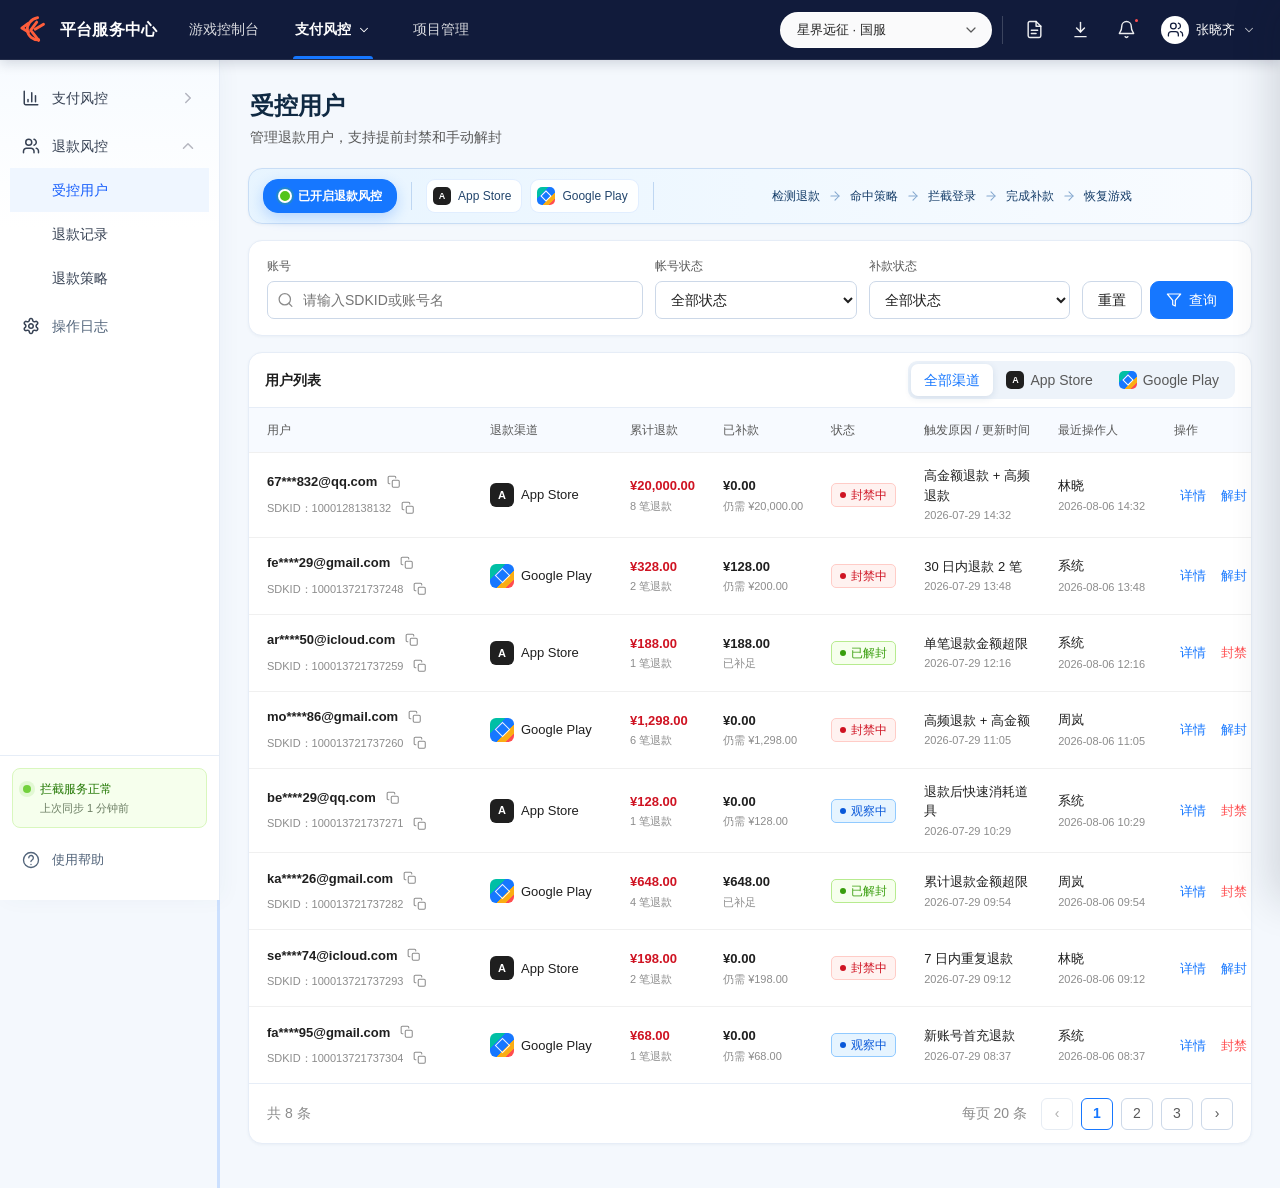
==== commit ca62c27f: "refine list totals and restore channel drawer" ====
--- a/退款风控后台原型_全版本/index.html
+++ b/退款风控后台原型_全版本/index.html
@@ -1322,6 +1322,10 @@
   color: var(--text-tertiary);
 }
 
+.pagination-bar .pagination-total {
+  margin-right: auto;
+}
+
 .page-button {
   min-width: 32px;
   height: 32px;
@@ -2178,17 +2182,6 @@
   color: #ff4d4f;
 }
 
-.drawer-order-alert {
-  margin-bottom: 10px;
-  padding: 10px 12px;
-  border: 1px solid #badeff;
-  border-radius: 6px;
-  background: #eaf3ff;
-  color: #245b99;
-  font-size: 12px;
-  line-height: 20px;
-}
-
 .drawer-order-table-shell {
   overflow-x: hidden;
   border: 1px solid var(--border);
@@ -2327,28 +2320,6 @@
   background: #fafafa;
   border-radius: 7px;
   font-size: 12px;
-}
-
-.modal-payment-field {
-  margin-bottom: 16px;
-}
-
-.modal-money-input {
-  position: relative;
-}
-
-.modal-money-input > span {
-  position: absolute;
-  top: 50%;
-  left: 12px;
-  z-index: 1;
-  color: var(--text-secondary);
-  transform: translateY(-50%);
-  pointer-events: none;
-}
-
-.modal-money-input .input {
-  padding-left: 30px;
 }
 
 .form-label .required-mark {
@@ -3350,54 +3321,6 @@
   font-size: 11px;
 }
 
-.channel-config-section .policy-drawer-section-body {
-  padding: 16px;
-}
-
-.channel-config-meta {
-  margin-bottom: 16px;
-  display: grid;
-  grid-template-columns: repeat(2, minmax(0, 1fr));
-  gap: 10px;
-}
-
-.channel-config-fact {
-  min-height: 64px;
-  padding: 10px 12px;
-  border: 1px solid #e2eaf3;
-  border-radius: 8px;
-  background: #f8fbff;
-  display: flex;
-  flex-direction: column;
-  align-items: flex-start;
-  justify-content: center;
-  gap: 6px;
-}
-
-.channel-config-fact > span:first-child {
-  color: var(--text-tertiary);
-  font-size: 11px;
-}
-
-.channel-config-fact strong {
-  color: var(--text);
-  font-size: 13px;
-  font-weight: 550;
-}
-
-.channel-config-field label {
-  display: block;
-  margin-bottom: 8px;
-  color: var(--text);
-  font-size: 12px;
-  font-weight: 550;
-}
-
-.channel-config-field .textarea {
-  min-height: 88px;
-  line-height: 1.6;
-}
-
 @media (max-width: 900px) {
   .policy-mode-grid {
     grid-template-columns: 1fr;
@@ -3422,10 +3345,6 @@
   }
 
   .policy-drawer .rule-row {
-    grid-template-columns: 1fr;
-  }
-
-  .channel-config-meta {
     grid-template-columns: 1fr;
   }
 
@@ -3767,6 +3686,32 @@
 .policy-card-grid {
   grid-template-columns: 1fr;
   gap: 12px;
+}
+
+.policy-config-groups {
+  width: min(100%, 760px);
+  margin-top: 22px;
+  display: grid;
+  gap: 20px;
+}
+
+.policy-config-group {
+  min-width: 0;
+}
+
+.policy-config-group-heading {
+  margin: 0 2px 10px;
+}
+
+.policy-config-group-heading h2 {
+  margin: 0;
+  color: #102a43;
+  font-size: 16px;
+  font-weight: 600;
+}
+
+.policy-config-group .policy-card-grid {
+  width: 100%;
 }
 
 .policy-summary-card {
@@ -5269,23 +5214,6 @@
         <h2 id="modalTitle"></h2>
         <p id="modalDescription"></p>
         <div class="modal-context" id="modalContext"></div>
-        <div class="modal-payment-field" id="modalPaymentField" hidden>
-          <label class="form-label" for="modalSupplementAmount">补款金额</label>
-          <div class="modal-money-input">
-            <span aria-hidden="true">¥</span>
-            <input
-              id="modalSupplementAmount"
-              class="input"
-              type="number"
-              min="0"
-              step="0.01"
-              inputmode="decimal"
-              placeholder="请输入账号已补款的金额"
-              aria-describedby="modalSupplementError"
-            />
-          </div>
-          <div class="form-error" id="modalSupplementError" role="alert" hidden></div>
-        </div>
         <label class="form-label" for="modalReason">操作备注 <span>选填</span></label>
         <textarea
           id="modalReason"
@@ -5929,7 +5857,6 @@
     <section class="card" aria-label="受控用户列表">
       <div class="table-toolbar">
         <strong>用户列表</strong>
-        <span class="muted">共 <span id="resultCount">${state.filteredUsers.length}</span> 条</span>
         <span class="toolbar-spacer" aria-hidden="true"></span>
         <div class="segment" id="storeSegment" aria-label="商店渠道">
           <button class="${state.storeFilter === "all" ? "active" : ""}" type="button" data-store="all">全部渠道</button>
@@ -5954,6 +5881,7 @@
         </table>
       </div>
       <div class="pagination-bar">
+        <span class="pagination-total">共 <span id="resultCount">${state.filteredUsers.length}</span> 条</span>
         <span>每页 20 条</span>
         <button class="page-button" type="button" aria-label="上一页" disabled>‹</button>
         <button class="page-button active" type="button" aria-current="page">1</button>
@@ -6245,14 +6173,14 @@
       </div>
     </section>
     <section class="card">
-      <div class="table-toolbar"><strong>退款流水</strong><span class="muted">共 ${refundUsers.length} 条</span><span class="toolbar-spacer"></span><div class="segment" aria-label="退款渠道筛选"><button class="${state.refundStoreFilter === "all" ? "active" : ""}" type="button" data-refund-store="all">全部渠道</button><button class="${state.refundStoreFilter === "apple" ? "active" : ""}" type="button" data-refund-store="apple"><span class="mini-platform apple">A</span>App Store</button><button class="${state.refundStoreFilter === "google" ? "active" : ""}" type="button" data-refund-store="google"><span class="mini-platform google"></span>Google Play</button></div></div>
+      <div class="table-toolbar"><strong>退款流水</strong><span class="toolbar-spacer"></span><div class="segment" aria-label="退款渠道筛选"><button class="${state.refundStoreFilter === "all" ? "active" : ""}" type="button" data-refund-store="all">全部渠道</button><button class="${state.refundStoreFilter === "apple" ? "active" : ""}" type="button" data-refund-store="apple"><span class="mini-platform apple">A</span>App Store</button><button class="${state.refundStoreFilter === "google" ? "active" : ""}" type="button" data-refund-store="google"><span class="mini-platform google"></span>Google Play</button></div></div>
       <div class="table-wrap">
         <table class="data-table">
           <thead><tr><th>#</th><th>退款订单 / 时间</th><th>关联用户</th><th>退款渠道</th><th>退款金额</th><th>风控结果</th><th>操作</th></tr></thead>
           <tbody>${refundRows}</tbody>
         </table>
       </div>
-      <div class="pagination-bar"><span>每页 20 条</span><button class="page-button active" type="button" aria-current="page">1</button></div>
+      <div class="pagination-bar"><span class="pagination-total">共 ${refundUsers.length} 条</span><span>每页 20 条</span><button class="page-button active" type="button" aria-current="page">1</button></div>
     </section>
   `;
   document.getElementById("refundSearch").value = state.refundQuery;
@@ -6680,13 +6608,14 @@
       </div>
     </section>
     <section class="card">
-      <div class="table-toolbar"><strong>日志明细</strong><span class="muted">共 ${logs.length} 条</span></div>
+      <div class="table-toolbar"><strong>日志明细</strong></div>
       <div class="table-wrap">
         <table class="data-table audit-table">
           <thead><tr><th>操作时间</th><th>操作人</th><th>功能模块</th><th>操作类型</th><th>操作前</th><th>操作结果</th></tr></thead>
           <tbody>${renderAuditRows(logs)}</tbody>
         </table>
       </div>
+      <div class="pagination-bar"><span class="pagination-total">共 ${logs.length} 条</span></div>
     </section>
   `;
   bindAuditEvents();
@@ -7156,7 +7085,6 @@
         <ol class="timeline">${renderDrawerRiskTimeline(user)}</ol>
       </div>
       <div class="drawer-panel" id="drawer-orders" role="tabpanel" aria-labelledby="drawer-tab-orders">
-        <div class="drawer-order-alert">账号累计退款 ${user.count} 单，共 ${formatMoney(user.refund)}，当前累计补款 ${formatMoney(user.supplement)}</div>
         <div class="drawer-order-table-shell">
           <table class="drawer-order-table">
             <thead><tr><th class="order-number-cell">退款订单</th><th class="refund-time-cell">退款时间</th></tr></thead>
@@ -7282,7 +7210,7 @@
   document.getElementById("modalTitle").textContent = isBlock ? "确认封禁用户？" : "确认解除封禁？";
   document.getElementById("modalDescription").textContent = isBlock
     ? "封禁后用户将无法登录游戏，并在登录时看到补款引导。"
-    : "请输入已核验的补款金额，确认后用户将立即恢复登录权限。";
+    : "确认后用户将立即恢复登录权限，操作将写入审计日志。";
   const remainingPayment = Math.max(getRequiredPaymentTotal(user) - user.supplement, 0);
   const modalAmountSummary = isBlock
     ? `累计退款：${formatMoney(user.refund)}`
@@ -7295,21 +7223,11 @@
   const confirm = document.getElementById("modalConfirm");
   confirm.className = `button ${isBlock ? "danger" : ""}`;
   confirm.textContent = isBlock ? "确认封禁" : "确认解封";
-  const paymentField = document.getElementById("modalPaymentField");
-  const paymentInput = document.getElementById("modalSupplementAmount");
-  const paymentError = document.getElementById("modalSupplementError");
-  paymentField.hidden = isBlock;
-  paymentInput.required = false;
-  paymentInput.value = isBlock ? "" : Number(user.supplement).toFixed(2);
-  paymentInput.classList.remove("invalid");
-  paymentInput.setAttribute("aria-invalid", "false");
-  paymentError.hidden = true;
-  paymentError.textContent = "";
   document.getElementById("modalReason").value = "";
   const layer = document.getElementById("modalLayer");
   layer.classList.add("visible");
   layer.setAttribute("aria-hidden", "false");
-  window.setTimeout(() => (isBlock ? confirm : paymentInput).focus(), 30);
+  window.setTimeout(() => confirm.focus(), 30);
 }
 
 function closeModal() {
@@ -7320,30 +7238,8 @@
   state.modalTargets = [];
 }
 
-function validateModalSupplementAmount(fallbackAmount = 0) {
-  const input = document.getElementById("modalSupplementAmount");
-  const error = document.getElementById("modalSupplementError");
-  const rawValue = input.value.trim();
-  let message = "";
-  if (rawValue && (!/^\d+(\.\d{1,2})?$/.test(rawValue) || Number(rawValue) < 0)) {
-    message = "请输入不小于 0 且最多保留两位小数的金额";
-  }
-  input.classList.toggle("invalid", Boolean(message));
-  input.setAttribute("aria-invalid", message ? "true" : "false");
-  error.textContent = message;
-  error.hidden = !message;
-  if (message) {
-    input.focus();
-    return null;
-  }
-  return rawValue ? Number(rawValue) : Number(fallbackAmount);
-}
-
 function confirmAction() {
   const isBlock = state.modalAction === "block";
-  const modalUser = state.users.find((user) => state.modalTargets.includes(user.id));
-  const supplementAmount = isBlock ? null : validateModalSupplementAmount(modalUser?.supplement ?? 0);
-  if (!isBlock && supplementAmount === null) return;
   state.users.forEach((user) => {
     if (state.modalTargets.includes(user.id)) {
       user.status = isBlock ? "blocked" : "recovered";
@@ -7351,7 +7247,6 @@
         user.unlockMode = null;
         user.unlockOperator = null;
       } else {
-        user.supplement = supplementAmount;
         user.unlockMode = "manual";
         user.unlockOperator = "张晓齐";
       }
@@ -7370,7 +7265,7 @@
     isBlock ? "封禁操作成功" : "解封操作成功",
     isBlock
       ? "用户状态已更新，审计日志已记录"
-      : `累计补款已更新为 ${formatMoney(supplementAmount)}，审计日志已记录`,
+      : "用户已解封，审计日志已记录",
     "success",
   );
 }
@@ -7506,13 +7401,6 @@
 document.getElementById("modalClose").addEventListener("click", closeModal);
 document.getElementById("modalCancel").addEventListener("click", closeModal);
 document.getElementById("modalConfirm").addEventListener("click", confirmAction);
-document.getElementById("modalSupplementAmount").addEventListener("input", (event) => {
-  event.currentTarget.classList.remove("invalid");
-  event.currentTarget.setAttribute("aria-invalid", "false");
-  const error = document.getElementById("modalSupplementError");
-  error.hidden = true;
-  error.textContent = "";
-});
 document.getElementById("modalLayer").addEventListener("click", (event) => {
   if (event.target === event.currentTarget) closeModal();
 });
@@ -7736,44 +7624,14 @@
   return drawerSection("补款金额计算", "选择用户需要完成的补款要求", radios) + drawerSection("解封执行", "配置补款完成后的处理方式", autoRules);
 }
 
-policyV2State.channelSettings = {
-  apple: {
-    status: "运行正常",
-    lastSync: "2026-08-11 14:17:36",
-    params: '{"bundleId":"com.yokaverse.nebula","environment":"PROD"}',
-  },
-  google: {
-    status: "运行正常",
-    lastSync: "2026-08-11 14:15:08",
-    params: '{"packageName":"com.yokaverse.nebula","projectId":"nebula-prod"}',
-  },
-};
-
-function channelConfigSection(key, title) {
-  const channel = policyV2State.channelSettings[key];
-  const fieldId = `${key}RefundNotificationParams`;
-  return `<section class="policy-drawer-section channel-config-section">
-    <div class="policy-drawer-section-head">
-      <h3>${title}</h3>
-      <p>展示运行信息并填写退款通知参数</p>
-    </div>
-    <div class="policy-drawer-section-body">
-      <div class="channel-config-meta">
-        <div class="channel-config-fact"><span>运行状态</span><span class="status-tag success">${channel.status}</span></div>
-        <div class="channel-config-fact"><span>最近同步时间</span><strong>${channel.lastSync}</strong></div>
-      </div>
-      <div class="channel-config-field">
-        <label for="${fieldId}">退款通知参数</label>
-        <textarea class="textarea policy-drawer-input" id="${fieldId}" data-channel-params="${key}" rows="3" spellcheck="false" placeholder="请输入 ${title} 退款通知参数" aria-describedby="${fieldId}Hint">${escapePolicyAttribute(channel.params)}</textarea>
-        <p class="policy-field-hint" id="${fieldId}Hint">支持粘贴渠道提供的 JSON 格式退款通知参数</p>
-      </div>
-    </div>
-  </section>`;
-}
-
 function channelsDrawerContent() {
-  return channelConfigSection("apple", "Apple Store")
-    + channelConfigSection("google", "Google Play");
+  const channels = `<div class="channel-compact"><span class="store-symbol apple">A</span><span class="channel-compact-copy"><strong>Apple App Store</strong><small>Server Notifications V2 · 1 分钟前同步</small></span><span class="status-tag success">运行正常</span></div>
+    <div class="channel-compact"><span class="store-symbol google"></span><span class="channel-compact-copy"><strong>Google Play</strong><small>Voided Purchases API · 3 分钟前同步</small></span><span class="status-tag success">运行正常</span></div>`;
+  const sync = [
+    policyRuleRow("漏单扫描频率", "主动拉取商店侧记录，补偿通知丢失", `<select class="select policy-drawer-input" style="width:160px" aria-label="漏单扫描频率"><option>每 5 分钟</option><option>每 10 分钟</option><option>每 30 分钟</option></select>`),
+    policyRuleRow("失败自动重试", "渠道接口异常时自动重试同步任务", `<span>最多 5 次</span><label class="switch"><input class="policy-drawer-input" type="checkbox" checked aria-label="失败自动重试"><span class="switch-track"></span></label>`),
+  ].join("");
+  return drawerSection("商店渠道", "退款通知、主动扫描与订单校验状态", channels) + drawerSection("同步设置", "控制退款记录的补偿扫描策略", sync);
 }
 
 function executionDrawerContent() {
@@ -7896,17 +7754,30 @@
 
 renderPolicySummaryCard = function renderPolicySummaryCardV3(key, card) {
   const updateText = policyV2State.updated[key] || "更新时间 2026/07/07 12:00";
-  const displayTitle = policyV3CardTitles[key] || card.title;
-  return `<button class="policy-summary-card" style="--card-accent:${card.color};--card-bg:${card.bg}" type="button" data-policy-card="${key}" aria-label="${displayTitle}">
+  const groupTitle = policyV3CardTitles[key] || card.title;
+  return `<button class="policy-summary-card" style="--card-accent:${card.color};--card-bg:${card.bg}" type="button" data-policy-card="${key}" aria-label="配置${groupTitle}">
     <span class="policy-card-top">
       <span class="policy-card-icon">${icon(card.icon)}</span>
-      <span class="policy-card-title"><strong>${displayTitle}</strong><small>${card.subtitle}</small></span>
+      <span class="policy-card-title"><strong>${card.title}</strong><small>${card.subtitle}</small></span>
       <span class="policy-card-status">已配置</span>
     </span>
     <span class="policy-card-description">${policyV3NaturalDescriptions[key]}</span>
     <span class="policy-card-footer"><small>${updateText}</small><span>查看并配置 ${icon("arrow")}</span></span>
   </button>`;
 };
+
+function renderPolicyConfigGroup(key) {
+  const card = policyV2Cards[key];
+  const title = policyV3CardTitles[key] || card.title;
+  return `<section class="policy-config-group" aria-labelledby="policy-config-title-${key}">
+    <div class="policy-config-group-heading">
+      <h2 id="policy-config-title-${key}">${title}</h2>
+    </div>
+    <div class="policy-card-grid">
+      ${renderPolicySummaryCard(key, card)}
+    </div>
+  </section>`;
+}
 
 renderConfig = function renderConfigV3() {
   const mode = policyModeMeta(policyV2State.mode);
@@ -7931,13 +7802,9 @@
         </div>
       </div>
     </section>
-    <div class="policy-section-heading">
-      <div><h2>策略配置</h2></div>
-      <span>共 3 组配置</span>
-    </div>
-    <section class="policy-card-grid" aria-label="退款策略配置卡片">
+    <section class="policy-config-groups" aria-label="退款策略配置">
       ${["trigger", "recovery", "channels"]
-        .map((key) => renderPolicySummaryCard(key, policyV2Cards[key]))
+        .map((key) => renderPolicyConfigGroup(key))
         .join("")}
     </section>
   `;
@@ -8271,14 +8138,6 @@
   unlockRule: "auto",
 };
 
-function escapePolicyAttribute(value) {
-  return String(value)
-    .replace(/&/g, "&amp;")
-    .replace(/"/g, "&quot;")
-    .replace(/</g, "&lt;")
-    .replace(/>/g, "&gt;");
-}
-
 recoveryDrawerContent = function recoveryDrawerContentRefined() {
   const handling = `<div class="radio-stack">
     <label class="radio-option selected"><input class="policy-drawer-input" type="radio" name="v3-recovery" value="auto" checked><span><strong>补款完成后自动解封</strong><span>用户补款达到详情页单独设置的金额后，系统自动恢复登录</span></span></label>
@@ -8364,23 +8223,6 @@
 const savePolicyDrawerBeforeTriggerRefinement = savePolicyDrawer;
 savePolicyDrawer = function savePolicyDrawerTriggerVersion4() {
   savePolicyDrawerBeforeTriggerRefinement();
-};
-
-const savePolicyDrawerBeforeChannelRefinement = savePolicyDrawer;
-savePolicyDrawer = function savePolicyDrawerChannelsRefined() {
-  if (policyV2State.activeCard !== "channels") {
-    savePolicyDrawerBeforeChannelRefinement();
-    return;
-  }
-  document.querySelectorAll("[data-channel-params]").forEach((input) => {
-    const key = input.dataset.channelParams;
-    if (!policyV2State.channelSettings[key]) return;
-    policyV2State.channelSettings[key] = {
-      ...policyV2State.channelSettings[key],
-      params: input.value.trim(),
-    };
-  });
-  savePolicyDrawerBeforeChannelRefinement();
 };
 
 const closePolicyDrawerBeforeRefinement = closePolicyDrawer;
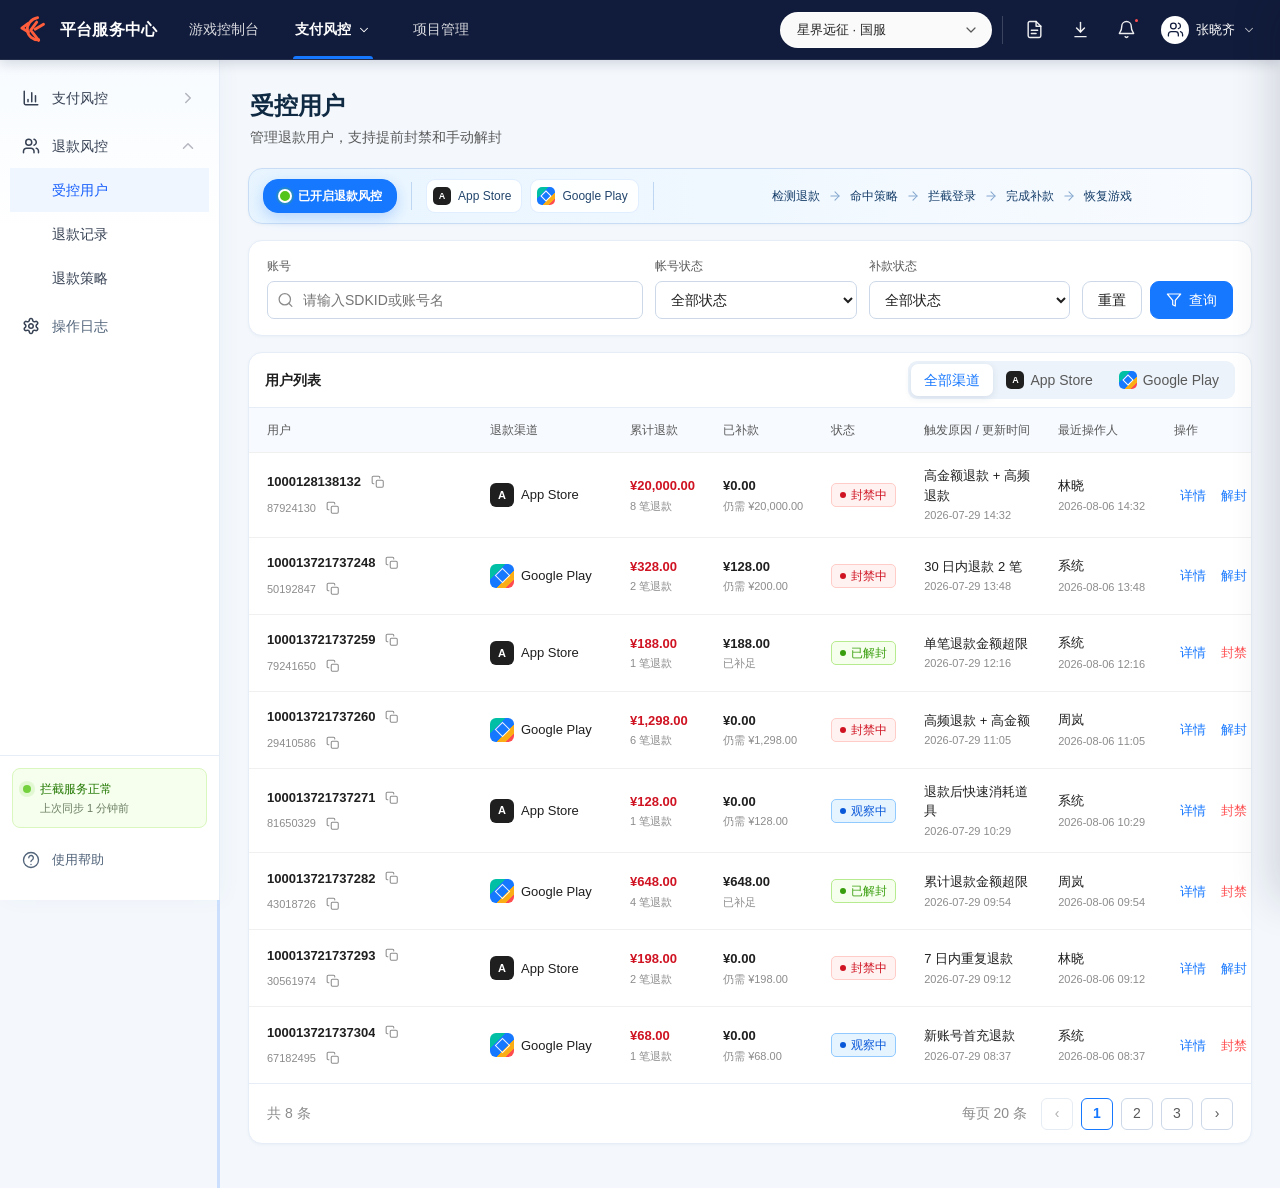
==== commit 65e24e55: "publish updated refund risk prototypes" ====
--- a/退款风控后台原型_全版本/index.html
+++ b/退款风控后台原型_全版本/index.html
@@ -3,5061 +3,13 @@
   <head>
     <meta charset="UTF-8" />
     <meta name="viewport" content="width=device-width, initial-scale=1.0" />
+    <link rel="icon" href="data:," />
     <meta
       name="description"
       content="游戏维度的 Apple App Store 与 Google Play 退款风险控制后台原型"
     />
     <title>退款风控中心 · 版本4</title>
-    <style>
-:root {
-  --primary: #1677ff;
-  --primary-hover: #4096ff;
-  --primary-active: #0958d9;
-  --primary-bg: #e6f4ff;
-  --success: #52c41a;
-  --success-bg: #f6ffed;
-  --warning: #faad14;
-  --warning-bg: #fffbe6;
-  --danger: #ff4d4f;
-  --danger-hover: #ff7875;
-  --danger-bg: #fff2f0;
-  --purple: #722ed1;
-  --purple-bg: #f9f0ff;
-  --cyan: #13c2c2;
-  --text: #1f1f1f;
-  --text-secondary: #595959;
-  --text-tertiary: #8c8c8c;
-  --border: #e6edf7;
-  --border-strong: #ccd8e8;
-  --surface: #ffffff;
-  --background: #f4f8fd;
-  --sidebar: #ffffff;
-  --sidebar-hover: #f0f7ff;
-  --focus: 0 0 0 3px rgba(22, 119, 255, 0.18);
-  --shadow-sm: 0 1px 3px rgba(40, 72, 112, 0.05);
-  --shadow-md: 0 14px 36px rgba(32, 72, 120, 0.15);
-  --radius: 10px;
-  --radius-lg: 14px;
-  --sidebar-width: 220px;
-  --header-height: 64px;
-}
-
-* {
-  box-sizing: border-box;
-}
-
-html {
-  color-scheme: light;
-  min-width: 320px;
-  background: var(--background);
-}
-
-body {
-  margin: 0;
-  color: var(--text);
-  background: var(--background);
-  font-family:
-    -apple-system, BlinkMacSystemFont, "Segoe UI", "PingFang SC",
-    "Hiragino Sans GB", "Microsoft YaHei", Arial, sans-serif;
-  font-size: 14px;
-  line-height: 1.5;
-  -webkit-font-smoothing: antialiased;
-}
-
-button,
-input,
-select,
-textarea {
-  font: inherit;
-}
-
-button,
-select,
-input[type="checkbox"],
-input[type="range"] {
-  cursor: pointer;
-}
-
-button:focus-visible,
-select:focus-visible,
-input:focus-visible,
-textarea:focus-visible,
-[tabindex]:focus-visible {
-  outline: none;
-  box-shadow: var(--focus);
-}
-
-button:disabled,
-input:disabled,
-select:disabled {
-  cursor: not-allowed;
-  opacity: 0.48;
-}
-
-svg {
-  display: block;
-}
-
-.skip-link {
-  position: fixed;
-  top: -60px;
-  left: 12px;
-  z-index: 3000;
-  padding: 10px 14px;
-  color: #fff;
-  background: var(--primary-active);
-  border-radius: 6px;
-  transition: top 180ms ease;
-}
-
-.skip-link:focus {
-  top: 12px;
-}
-
-.app-shell {
-  min-height: 100vh;
-}
-
-.sidebar {
-  position: fixed;
-  inset: 0 auto 0 0;
-  z-index: 40;
-  width: var(--sidebar-width);
-  color: var(--text);
-  background:
-    linear-gradient(180deg, #f7fbff 0, #fff 168px),
-    var(--sidebar);
-  border-right: 1px solid var(--border);
-  box-shadow: 4px 0 20px rgba(32, 72, 120, 0.035);
-  display: flex;
-  flex-direction: column;
-  transition: transform 220ms cubic-bezier(0.2, 0, 0, 1);
-}
-
-.brand {
-  height: var(--header-height);
-  padding: 0 20px;
-  border-bottom: 1px solid var(--border);
-  display: flex;
-  align-items: center;
-  gap: 11px;
-}
-
-.brand-mark {
-  position: relative;
-  width: 30px;
-  height: 32px;
-  background: linear-gradient(145deg, #69b1ff, #1677ff 60%, #0958d9);
-  border-radius: 9px 9px 12px 12px;
-  box-shadow: 0 6px 16px rgba(22, 119, 255, 0.24);
-}
-
-.brand-mark::before {
-  content: "";
-  position: absolute;
-  inset: 5px;
-  border: 1px solid rgba(255, 255, 255, 0.7);
-  border-radius: 5px 5px 8px 8px;
-}
-
-.brand-mark span {
-  position: absolute;
-  bottom: 8px;
-  width: 3px;
-  background: #fff;
-  border-radius: 2px;
-}
-
-.brand-mark span:nth-child(1) {
-  left: 9px;
-  height: 5px;
-}
-
-.brand-mark span:nth-child(2) {
-  left: 14px;
-  height: 9px;
-}
-
-.brand-mark span:nth-child(3) {
-  left: 19px;
-  height: 13px;
-}
-
-.brand strong,
-.brand small {
-  display: block;
-}
-
-.brand strong {
-  color: #102a43;
-  font-size: 15px;
-  letter-spacing: 0.2px;
-}
-
-.brand small {
-  margin-top: 1px;
-  color: #7b8ba3;
-  font-size: 11px;
-}
-
-.nav-list {
-  flex: 1;
-  padding: 16px 10px;
-}
-
-.nav-item,
-.nav-section-toggle,
-.help-link {
-  width: 100%;
-  min-height: 44px;
-  padding: 0 12px;
-  border: 0;
-  position: relative;
-  color: #52647a;
-  background: transparent;
-  border-radius: 7px;
-  display: flex;
-  align-items: center;
-  gap: 12px;
-  text-align: left;
-  transition:
-    color 180ms ease,
-    background 180ms ease;
-  font-family: inherit;
-}
-
-.nav-item + .nav-item {
-  margin-top: 4px;
-}
-
-.nav-section-toggle + .nav-group,
-.nav-group + .nav-item {
-  margin-top: 4px;
-}
-
-.nav-item:hover,
-.nav-section-toggle:hover,
-.help-link:hover {
-  color: var(--primary);
-  background: var(--sidebar-hover);
-}
-
-.nav-item.active {
-  color: var(--primary-active);
-  background: var(--primary-bg);
-  box-shadow: inset 0 0 0 1px rgba(22, 119, 255, 0.06);
-  font-weight: 550;
-}
-
-.nav-item.active::before {
-  content: "";
-  position: absolute;
-  top: 10px;
-  bottom: 10px;
-  left: -10px;
-  width: 3px;
-  background: var(--primary);
-  border-radius: 0 4px 4px 0;
-}
-
-.nav-section-toggle {
-  color: #364153;
-}
-
-.nav-icon-image,
-.nav-caret,
-.nav-caret img,
-.nav-subitem-spacer {
-  width: 18px;
-  height: 18px;
-  flex: 0 0 18px;
-}
-
-.nav-icon-image,
-.nav-caret img {
-  display: block;
-}
-
-.nav-section-label {
-  min-width: 0;
-  flex: 1;
-  font-size: 14px;
-  line-height: 22px;
-}
-
-.nav-caret {
-  margin-left: auto;
-  display: grid;
-  place-items: center;
-}
-
-.nav-payment-link .nav-caret img {
-  transform: rotate(-90deg);
-}
-
-.nav-refund-toggle .nav-caret img {
-  transform: rotate(180deg);
-  transition: transform 180ms ease;
-}
-
-.nav-refund-toggle[aria-expanded="false"] .nav-caret img {
-  transform: rotate(-90deg);
-}
-
-.nav-sublist[hidden] {
-  display: none;
-}
-
-.nav-sublist {
-  margin: 0;
-  padding: 0;
-}
-
-.nav-sublist .nav-item + .nav-item {
-  margin-top: 0;
-}
-
-.nav-subitem {
-  min-height: 44px;
-  color: #364153;
-}
-
-.nav-subitem.active {
-  color: #155dfc;
-  background: #eff6ff;
-  border-radius: 0;
-  box-shadow: none;
-}
-
-.nav-subitem.active::before {
-  display: none;
-}
-
-.nav-icon,
-.nav-icon svg,
-.help-link svg {
-  width: 18px;
-  height: 18px;
-  flex: 0 0 18px;
-}
-
-.sidebar-foot {
-  padding: 12px 10px 18px;
-  border-top: 1px solid var(--border);
-}
-
-.service-state {
-  margin: 0 2px 10px;
-  padding: 11px 10px;
-  background: #f6ffed;
-  border: 1px solid #d9f7be;
-  border-radius: 8px;
-  display: flex;
-  align-items: flex-start;
-  gap: 9px;
-}
-
-.service-state .status-dot {
-  width: 8px;
-  height: 8px;
-  margin-top: 5px;
-  background: #73d13d;
-  border-radius: 50%;
-  box-shadow: 0 0 0 4px rgba(82, 196, 26, 0.12);
-}
-
-.service-state strong,
-.service-state small {
-  display: block;
-}
-
-.service-state strong {
-  color: #237804;
-  font-size: 12px;
-  font-weight: 500;
-}
-
-.service-state small {
-  margin-top: 2px;
-  color: #6b7d63;
-  font-size: 11px;
-}
-
-.help-link {
-  font-size: 13px;
-}
-
-.workspace {
-  min-height: 100vh;
-  margin-left: var(--sidebar-width);
-}
-
-.topbar {
-  position: sticky;
-  top: 0;
-  z-index: 30;
-  height: var(--header-height);
-  padding: 0 24px;
-  background: rgba(255, 255, 255, 0.92);
-  border-bottom: 1px solid var(--border);
-  backdrop-filter: saturate(160%) blur(12px);
-  display: flex;
-  align-items: center;
-}
-
-.breadcrumb {
-  color: var(--text-tertiary);
-  display: flex;
-  align-items: center;
-  gap: 8px;
-}
-
-.breadcrumb svg {
-  width: 13px;
-  height: 13px;
-}
-
-.breadcrumb strong {
-  color: var(--text);
-  font-weight: 500;
-}
-
-.top-actions {
-  margin-left: auto;
-  display: flex;
-  align-items: center;
-  gap: 10px;
-}
-
-.icon-button {
-  width: 40px;
-  height: 40px;
-  padding: 0;
-  border: 1px solid transparent;
-  color: var(--text-secondary);
-  background: transparent;
-  border-radius: 8px;
-  display: inline-grid;
-  place-items: center;
-  transition:
-    color 180ms ease,
-    background 180ms ease,
-    border-color 180ms ease;
-}
-
-.icon-button:hover {
-  color: var(--text);
-  background: #f5f5f5;
-}
-
-.icon-button svg {
-  width: 19px;
-  height: 19px;
-}
-
-.notification-button {
-  position: relative;
-}
-
-.notification-dot {
-  position: absolute;
-  top: 8px;
-  right: 8px;
-  width: 7px;
-  height: 7px;
-  background: var(--danger);
-  border: 2px solid #fff;
-  border-radius: 50%;
-}
-
-.project-select-wrap {
-  position: relative;
-  min-width: 210px;
-  height: 46px;
-  padding: 5px 34px 5px 7px;
-  border: 1px solid #b9d6ff;
-  background: #f8fbff;
-  border-radius: 10px;
-  display: flex;
-  align-items: center;
-  gap: 9px;
-  transition:
-    border-color 180ms ease,
-    box-shadow 180ms ease;
-}
-
-.project-select-wrap:hover,
-.project-select-wrap:focus-within {
-  border-color: var(--primary);
-}
-
-.project-select-wrap:focus-within {
-  box-shadow: var(--focus);
-}
-
-.project-badge {
-  width: 32px;
-  height: 32px;
-  color: #fff;
-  background: linear-gradient(145deg, var(--primary-hover), var(--primary-active));
-  border-radius: 9px;
-  display: grid;
-  place-items: center;
-  font-size: 13px;
-  font-weight: 700;
-}
-
-.project-label {
-  flex: 1;
-  min-width: 0;
-}
-
-.project-label small {
-  display: block;
-  color: var(--text-tertiary);
-  font-size: 10px;
-  line-height: 1.2;
-}
-
-.project-label select {
-  width: 100%;
-  margin-top: 2px;
-  padding: 0;
-  border: 0;
-  outline: 0;
-  color: var(--text);
-  background: transparent;
-  font-size: 13px;
-  line-height: 18px;
-  font-weight: 500;
-  appearance: none;
-}
-
-.select-chevron {
-  position: absolute;
-  right: 10px;
-  width: 16px;
-  height: 16px;
-  color: var(--text-tertiary);
-  pointer-events: none;
-}
-
-.avatar-button {
-  width: 36px;
-  height: 36px;
-  border: 0;
-  color: var(--primary-active);
-  background: var(--primary-bg);
-  border-radius: 50%;
-  font-weight: 600;
-}
-
-.avatar-button:hover {
-  background: #bae0ff;
-}
-
-.mobile-menu {
-  display: none;
-  margin-right: 8px;
-}
-
-.main-content {
-  width: 100%;
-  max-width: 1600px;
-  margin: 0 auto;
-  padding: 28px;
-}
-
-.page {
-  display: none;
-}
-
-.page.active {
-  display: block;
-  animation: page-in 200ms ease-out;
-}
-
-@keyframes page-in {
-  from {
-    opacity: 0;
-    transform: translateY(3px);
-  }
-  to {
-    opacity: 1;
-    transform: translateY(0);
-  }
-}
-
-.page-heading {
-  margin-bottom: 20px;
-  padding: 2px 2px 0;
-  display: flex;
-  align-items: flex-end;
-  justify-content: space-between;
-  gap: 16px;
-}
-
-.page-heading h1 {
-  margin: 0;
-  color: #102a43;
-  font-size: 24px;
-  line-height: 1.35;
-  letter-spacing: -0.2px;
-}
-
-.page-heading p {
-  margin: 5px 0 0;
-  color: var(--text-secondary);
-}
-
-.heading-actions {
-  display: flex;
-  align-items: center;
-  gap: 8px;
-}
-
-.button {
-  min-height: 38px;
-  padding: 0 15px;
-  border: 1px solid var(--primary);
-  color: #fff;
-  background: var(--primary);
-  border-radius: 9px;
-  display: inline-flex;
-  align-items: center;
-  justify-content: center;
-  gap: 7px;
-  font-weight: 500;
-  line-height: 1;
-  transition:
-    background 180ms ease,
-    border-color 180ms ease,
-    color 180ms ease,
-    box-shadow 180ms ease,
-    transform 100ms ease;
-}
-
-.button:hover {
-  border-color: var(--primary-hover);
-  background: var(--primary-hover);
-}
-
-.button:active {
-  border-color: var(--primary-active);
-  background: var(--primary-active);
-  transform: scale(0.98);
-}
-
-.button svg {
-  width: 16px;
-  height: 16px;
-}
-
-.button.secondary {
-  border-color: var(--border-strong);
-  color: var(--text);
-  background: #fff;
-}
-
-.button.secondary:hover {
-  border-color: var(--primary);
-  color: var(--primary);
-}
-
-.button.danger {
-  border-color: var(--danger);
-  background: var(--danger);
-}
-
-.button.danger:hover {
-  border-color: var(--danger-hover);
-  background: var(--danger-hover);
-}
-
-.button.link {
-  min-height: 32px;
-  padding: 0 6px;
-  border: 0;
-  color: var(--primary);
-  background: transparent;
-}
-
-.button.link:hover {
-  color: var(--primary-hover);
-  background: var(--primary-bg);
-}
-
-.button.link.danger-link {
-  color: var(--danger);
-}
-
-.button.link.danger-link:hover {
-  color: var(--danger-hover);
-  background: var(--danger-bg);
-}
-
-.metric-grid {
-  margin-bottom: 16px;
-  display: grid;
-  grid-template-columns: repeat(4, minmax(0, 1fr));
-  gap: 12px;
-}
-
-.metric-card,
-.card {
-  border: 1px solid var(--border);
-  background: var(--surface);
-  border-radius: var(--radius-lg);
-  box-shadow: var(--shadow-sm);
-}
-
-.metric-card {
-  position: relative;
-  min-height: 116px;
-  padding: 18px;
-  overflow: hidden;
-  transition:
-    border-color 180ms ease,
-    box-shadow 180ms ease,
-    transform 180ms ease;
-}
-
-.metric-card:hover {
-  border-color: #c8ddf5;
-  box-shadow: 0 8px 22px rgba(32, 72, 120, 0.08);
-  transform: translateY(-1px);
-}
-
-.metric-card::after {
-  content: "";
-  position: absolute;
-  top: -34px;
-  right: -34px;
-  width: 90px;
-  height: 90px;
-  border-radius: 50%;
-  background: var(--metric-bg, var(--primary-bg));
-  opacity: 0.72;
-}
-
-.metric-top {
-  display: flex;
-  align-items: center;
-  gap: 8px;
-}
-
-.metric-icon {
-  width: 30px;
-  height: 30px;
-  color: var(--metric-color, var(--primary));
-  background: var(--metric-bg, var(--primary-bg));
-  border-radius: 7px;
-  display: grid;
-  place-items: center;
-}
-
-.metric-icon svg {
-  width: 17px;
-  height: 17px;
-}
-
-.metric-label {
-  color: var(--text-secondary);
-}
-
-.metric-value {
-  margin-top: 10px;
-  font-size: 25px;
-  line-height: 1.2;
-  font-weight: 650;
-  font-variant-numeric: tabular-nums;
-  letter-spacing: -0.5px;
-}
-
-.metric-value .unit {
-  margin-left: 2px;
-  color: var(--text-secondary);
-  font-size: 13px;
-  font-weight: 400;
-}
-
-.metric-trend {
-  margin-left: 8px;
-  color: var(--danger);
-  font-size: 12px;
-  font-weight: 500;
-}
-
-.metric-sub {
-  margin-top: 5px;
-  color: var(--text-tertiary);
-  font-size: 12px;
-}
-
-.card {
-  margin-bottom: 16px;
-}
-
-.scope-strip {
-  min-height: 56px;
-  margin-bottom: 16px;
-  padding: 9px 14px;
-  border: 1px solid #c8ddf5;
-  color: #153a66;
-  background:
-    linear-gradient(90deg, rgba(230, 244, 255, 0.95), rgba(248, 251, 255, 0.92)),
-    #fff;
-  border-radius: var(--radius-lg);
-  box-shadow: var(--shadow-sm);
-  display: flex;
-  align-items: center;
-  gap: 14px;
-}
-
-.scope-channels {
-  display: flex;
-  align-items: center;
-  gap: 8px;
-}
-
-.scope-channel {
-  min-height: 34px;
-  padding: 0 10px 0 6px;
-  border: 1px solid rgba(22, 119, 255, 0.12);
-  color: #23466d;
-  background: rgba(255, 255, 255, 0.92);
-  border-radius: 9px;
-  display: inline-flex;
-  align-items: center;
-  gap: 7px;
-  font-size: 12px;
-  font-weight: 500;
-}
-
-.scope-divider {
-  width: 1px;
-  height: 28px;
-  background: #bfd7f2;
-}
-
-.scope-flow {
-  min-width: 0;
-  flex: 1;
-  display: flex;
-  align-items: center;
-  justify-content: center;
-  gap: 8px;
-  color: #506987;
-  font-size: 12px;
-}
-
-.scope-flow strong {
-  color: #143c68;
-  font-weight: 550;
-}
-
-.scope-flow svg {
-  width: 14px;
-  height: 14px;
-  color: #84a7cf;
-}
-
-.scope-mode {
-  min-height: 30px;
-  padding: 0 10px;
-  border: 1px solid #91caff;
-  color: #0958d9;
-  background: #fff;
-  border-radius: 15px;
-  display: inline-flex;
-  align-items: center;
-  gap: 6px;
-  font-size: 12px;
-  white-space: nowrap;
-}
-
-.scope-mode::before {
-  content: "";
-  width: 7px;
-  height: 7px;
-  background: var(--primary);
-  border-radius: 50%;
-  box-shadow: 0 0 0 3px rgba(22, 119, 255, 0.12);
-}
-
-.card-header {
-  min-height: 54px;
-  padding: 0 18px;
-  border-bottom: 1px solid var(--border);
-  display: flex;
-  align-items: center;
-  justify-content: space-between;
-  gap: 12px;
-}
-
-.card-header h2,
-.card-title {
-  margin: 0;
-  font-size: 15px;
-  font-weight: 600;
-}
-
-.card-header p {
-  margin: 3px 0 0;
-  color: var(--text-tertiary);
-  font-size: 12px;
-}
-
-.card-body {
-  padding: 18px;
-}
-
-.filter-card {
-  padding: 16px 18px;
-}
-
-.filter-row {
-  display: grid;
-  grid-template-columns: minmax(220px, 1.6fr) minmax(160px, 0.8fr) minmax(160px, 0.8fr) auto;
-  gap: 12px;
-  align-items: end;
-}
-
-#page-users .filter-row {
-  grid-template-columns: minmax(240px, 1.4fr) minmax(160px, 0.75fr) minmax(160px, 0.75fr) auto;
-}
-
-.filter-group label,
-.form-field > label,
-.form-label {
-  display: block;
-  margin-bottom: 6px;
-  color: var(--text-secondary);
-  font-size: 12px;
-  font-weight: 500;
-}
-
-.form-label span {
-  color: var(--text-tertiary);
-  font-weight: 400;
-}
-
-.input,
-.select,
-.textarea,
-.number-input {
-  width: 100%;
-  border: 1px solid var(--border-strong);
-  color: var(--text);
-  background: #fff;
-  border-radius: 7px;
-  transition:
-    border-color 180ms ease,
-    box-shadow 180ms ease;
-}
-
-.input,
-.select,
-.number-input {
-  height: 38px;
-  padding: 0 11px;
-}
-
-.select {
-  padding-right: 30px;
-}
-
-.textarea {
-  padding: 9px 11px;
-  resize: vertical;
-}
-
-.input:hover,
-.select:hover,
-.textarea:hover,
-.number-input:hover {
-  border-color: var(--primary-hover);
-}
-
-.input:focus,
-.select:focus,
-.textarea:focus,
-.number-input:focus {
-  outline: none;
-  border-color: var(--primary);
-  box-shadow: var(--focus);
-}
-
-.input-wrap {
-  position: relative;
-}
-
-.input-wrap .prefix-icon {
-  position: absolute;
-  top: 50%;
-  left: 10px;
-  width: 17px;
-  height: 17px;
-  color: var(--text-tertiary);
-  transform: translateY(-50%);
-}
-
-.input-wrap .input {
-  padding-left: 35px;
-}
-
-.filter-actions {
-  display: flex;
-  align-items: center;
-  gap: 8px;
-}
-
-.segment {
-  display: inline-flex;
-  padding: 3px;
-  background: #edf3fa;
-  border-radius: 9px;
-}
-
-.segment button {
-  min-height: 32px;
-  padding: 0 13px;
-  border: 0;
-  color: var(--text-secondary);
-  background: transparent;
-  border-radius: 7px;
-  display: inline-flex;
-  align-items: center;
-  justify-content: center;
-  gap: 6px;
-  transition:
-    color 180ms ease,
-    background 180ms ease,
-    box-shadow 180ms ease;
-}
-
-.segment button:hover {
-  color: var(--text);
-}
-
-.segment button.active {
-  color: var(--primary);
-  background: #fff;
-  box-shadow: 0 2px 7px rgba(32, 72, 120, 0.12);
-  font-weight: 500;
-}
-
-.mini-platform {
-  width: 18px;
-  height: 18px;
-  color: #fff;
-  border-radius: 5px;
-  display: inline-grid;
-  place-items: center;
-  font-size: 9px;
-  font-weight: 700;
-}
-
-.mini-platform.apple {
-  background: #1f1f1f;
-}
-
-.mini-platform.google {
-  position: relative;
-  overflow: hidden;
-  background: linear-gradient(135deg, #00bfa5 0 33%, #1677ff 33% 64%, #faad14 64% 82%, #ff4d4f 82%);
-}
-
-.mini-platform.google::after {
-  content: "";
-  width: 6px;
-  height: 6px;
-  border: 1px solid #fff;
-  transform: rotate(45deg);
-}
-
-.table-toolbar {
-  min-height: 55px;
-  padding: 0 16px;
-  border-bottom: 1px solid var(--border);
-  display: flex;
-  align-items: center;
-  gap: 12px;
-}
-
-.table-toolbar strong {
-  font-weight: 600;
-}
-
-.table-toolbar .muted {
-  color: var(--text-tertiary);
-}
-
-.toolbar-spacer {
-  flex: 1;
-}
-
-.table-wrap {
-  width: 100%;
-  overflow-x: auto;
-}
-
-.data-table {
-  width: 100%;
-  min-width: 1050px;
-  border-collapse: collapse;
-  font-size: 13px;
-}
-
-.data-table th,
-.data-table td {
-  padding: 13px 14px;
-  border-bottom: 1px solid #f0f0f0;
-  text-align: left;
-  vertical-align: middle;
-}
-
-.data-table th {
-  color: var(--text-secondary);
-  background: #f7faff;
-  font-size: 12px;
-  font-weight: 500;
-  white-space: nowrap;
-}
-
-.data-table th:first-child,
-.data-table td:first-child {
-  width: 46px;
-  padding-left: 18px;
-  padding-right: 8px;
-}
-
-.data-table tbody tr {
-  transition: background 150ms ease;
-}
-
-.data-table tbody tr:hover {
-  background: #f5faff;
-}
-
-.data-table tbody tr:last-child td {
-  border-bottom: 0;
-}
-
-.user-cell {
-  min-width: 180px;
-  display: flex;
-  align-items: center;
-  gap: 10px;
-}
-
-.user-avatar {
-  width: 34px;
-  height: 34px;
-  flex: 0 0 34px;
-  color: var(--avatar-color, var(--primary-active));
-  background: var(--avatar-bg, var(--primary-bg));
-  border-radius: 50%;
-  display: grid;
-  place-items: center;
-  font-size: 12px;
-  font-weight: 650;
-}
-
-.user-meta strong,
-.user-meta span {
-  display: block;
-}
-
-.user-meta strong {
-  max-width: 150px;
-  overflow: hidden;
-  text-overflow: ellipsis;
-  font-weight: 550;
-  white-space: nowrap;
-}
-
-.user-meta span {
-  margin-top: 2px;
-  color: var(--text-tertiary);
-  font-size: 11px;
-  font-variant-numeric: tabular-nums;
-}
-
-.user-account-stack {
-  min-width: 195px;
-}
-
-.user-account-stack .copy-value {
-  max-width: 160px;
-}
-
-.user-account-value {
-  color: var(--text);
-  font-weight: 550;
-}
-
-.store-badge {
-  min-width: 112px;
-  display: inline-flex;
-  align-items: center;
-  gap: 7px;
-  white-space: nowrap;
-}
-
-.store-symbol {
-  position: relative;
-  width: 24px;
-  height: 24px;
-  flex: 0 0 24px;
-  border-radius: 6px;
-  display: grid;
-  place-items: center;
-  font-size: 11px;
-  font-weight: 700;
-}
-
-.store-symbol.apple {
-  color: #fff;
-  background: #1f1f1f;
-}
-
-.store-symbol.google {
-  overflow: hidden;
-  color: #fff;
-  background: linear-gradient(135deg, #00bfa5 0 33%, #1677ff 33% 64%, #faad14 64% 82%, #ff4d4f 82%);
-}
-
-.store-symbol.google::after {
-  content: "";
-  width: 9px;
-  height: 9px;
-  border: 1.5px solid rgba(255, 255, 255, 0.9);
-  transform: rotate(45deg);
-}
-
-.money {
-  font-variant-numeric: tabular-nums;
-  font-weight: 600;
-  white-space: nowrap;
-}
-
-.money.danger {
-  color: #cf1322;
-}
-
-.subtext {
-  display: block;
-  margin-top: 2px;
-  color: var(--text-tertiary);
-  font-size: 11px;
-  white-space: nowrap;
-}
-
-.status-tag {
-  min-height: 24px;
-  padding: 2px 8px;
-  border: 1px solid transparent;
-  border-radius: 5px;
-  display: inline-flex;
-  align-items: center;
-  gap: 5px;
-  font-size: 12px;
-  white-space: nowrap;
-}
-
-.status-tag::before {
-  content: "";
-  width: 6px;
-  height: 6px;
-  border-radius: 50%;
-  background: currentColor;
-}
-
-.status-tag.blocked,
-.status-tag.failed {
-  border-color: #ffccc7;
-  color: #cf1322;
-  background: var(--danger-bg);
-}
-
-.status-tag.pending {
-  border-color: #ffe58f;
-  color: #ad6800;
-  background: var(--warning-bg);
-}
-
-.status-tag.recovered,
-.status-tag.success {
-  border-color: #b7eb8f;
-  color: #389e0d;
-  background: var(--success-bg);
-}
-
-.status-tag.observing {
-  border-color: #91caff;
-  color: #0958d9;
-  background: var(--primary-bg);
-}
-
-.row-actions {
-  display: flex;
-  align-items: center;
-  gap: 3px;
-  white-space: nowrap;
-}
-
-.pagination-bar {
-  min-height: 60px;
-  padding: 0 18px;
-  border-top: 1px solid var(--border);
-  display: flex;
-  align-items: center;
-  justify-content: flex-end;
-  gap: 8px;
-}
-
-.pagination-bar > span {
-  margin-right: 6px;
-  color: var(--text-tertiary);
-}
-
-.pagination-bar .pagination-total {
-  margin-right: auto;
-}
-
-.page-button {
-  min-width: 32px;
-  height: 32px;
-  padding: 0 8px;
-  border: 1px solid var(--border-strong);
-  color: var(--text-secondary);
-  background: #fff;
-  border-radius: 6px;
-}
-
-.page-button:hover,
-.page-button.active {
-  border-color: var(--primary);
-  color: var(--primary);
-}
-
-.page-button.active {
-  font-weight: 600;
-}
-
-.overview-grid {
-  display: grid;
-  grid-template-columns: minmax(0, 1.7fr) minmax(300px, 0.8fr);
-  gap: 16px;
-}
-
-.chart-card {
-  min-height: 350px;
-}
-
-.chart-legend {
-  display: flex;
-  align-items: center;
-  gap: 16px;
-  color: var(--text-secondary);
-  font-size: 12px;
-}
-
-.legend-item {
-  display: inline-flex;
-  align-items: center;
-  gap: 6px;
-}
-
-.legend-dot {
-  width: 8px;
-  height: 8px;
-  border-radius: 50%;
-  background: var(--primary);
-}
-
-.legend-dot.google {
-  background: var(--cyan);
-}
-
-.chart-shell {
-  height: 260px;
-  padding: 12px 6px 0;
-  display: flex;
-}
-
-.y-axis {
-  width: 42px;
-  height: 212px;
-  color: var(--text-tertiary);
-  display: flex;
-  flex-direction: column;
-  align-items: flex-end;
-  justify-content: space-between;
-  font-size: 11px;
-  font-variant-numeric: tabular-nums;
-}
-
-.plot {
-  position: relative;
-  height: 232px;
-  flex: 1;
-  margin-left: 10px;
-  border-bottom: 1px solid var(--border);
-  display: flex;
-  align-items: flex-end;
-  justify-content: space-around;
-  gap: 10px;
-}
-
-.plot::before {
-  content: "";
-  position: absolute;
-  inset: 0 0 20px;
-  background: repeating-linear-gradient(
-    to bottom,
-    transparent 0,
-    transparent 52px,
-    #f0f0f0 53px,
-    #f0f0f0 54px
-  );
-  pointer-events: none;
-}
-
-.bar-group {
-  position: relative;
-  z-index: 1;
-  height: 100%;
-  flex: 1;
-  display: flex;
-  align-items: flex-end;
-  justify-content: center;
-  gap: 4px;
-}
-
-.bar {
-  width: min(18px, 36%);
-  height: calc(var(--value) * 1%);
-  max-height: 200px;
-  min-height: 3px;
-  background: var(--primary);
-  border-radius: 4px 4px 0 0;
-  transition:
-    opacity 160ms ease,
-    transform 160ms ease;
-}
-
-.bar.google {
-  background: var(--cyan);
-}
-
-.bar:hover,
-.bar:focus-visible {
-  opacity: 0.78;
-  transform: scaleY(1.02);
-  transform-origin: bottom;
-}
-
-.bar-label {
-  position: absolute;
-  bottom: -21px;
-  color: var(--text-tertiary);
-  font-size: 11px;
-  white-space: nowrap;
-}
-
-.activity-list {
-  padding: 4px 18px 12px;
-}
-
-.activity-item {
-  position: relative;
-  padding: 15px 0 15px 26px;
-  border-bottom: 1px solid #f0f0f0;
-}
-
-.activity-item:last-child {
-  border-bottom: 0;
-}
-
-.activity-item::before {
-  content: "";
-  position: absolute;
-  top: 21px;
-  left: 4px;
-  width: 8px;
-  height: 8px;
-  background: var(--activity-color, var(--primary));
-  border: 3px solid var(--activity-bg, var(--primary-bg));
-  border-radius: 50%;
-  box-sizing: content-box;
-}
-
-.activity-item strong {
-  font-size: 13px;
-  font-weight: 550;
-}
-
-.activity-item p {
-  margin: 3px 0 0;
-  color: var(--text-secondary);
-  font-size: 12px;
-}
-
-.activity-item time {
-  display: block;
-  margin-top: 5px;
-  color: var(--text-tertiary);
-  font-size: 11px;
-}
-
-.insight-banner {
-  margin-bottom: 16px;
-  padding: 14px 16px;
-  border: 1px solid #91caff;
-  color: #003a8c;
-  background: var(--primary-bg);
-  border-radius: 9px;
-  display: flex;
-  align-items: center;
-  gap: 12px;
-}
-
-.insight-banner .insight-icon {
-  width: 34px;
-  height: 34px;
-  flex: 0 0 34px;
-  color: var(--primary);
-  background: #fff;
-  border-radius: 8px;
-  display: grid;
-  place-items: center;
-}
-
-.insight-banner .insight-icon svg {
-  width: 18px;
-  height: 18px;
-}
-
-.insight-banner p {
-  margin: 2px 0 0;
-  font-size: 12px;
-}
-
-.config-layout {
-  display: grid;
-  grid-template-columns: 220px minmax(0, 1fr);
-  gap: 16px;
-  align-items: start;
-}
-
-.config-nav {
-  position: sticky;
-  top: calc(var(--header-height) + 24px);
-  padding: 8px;
-}
-
-.config-nav button {
-  width: 100%;
-  min-height: 40px;
-  padding: 0 10px;
-  border: 0;
-  color: var(--text-secondary);
-  background: transparent;
-  border-radius: 6px;
-  display: flex;
-  align-items: center;
-  gap: 9px;
-  text-align: left;
-}
-
-.config-nav button:hover {
-  color: var(--text);
-  background: #f5f5f5;
-}
-
-.config-nav button.active {
-  color: var(--primary);
-  background: var(--primary-bg);
-  font-weight: 500;
-}
-
-.config-nav button svg {
-  width: 17px;
-  height: 17px;
-}
-
-.config-section {
-  display: none;
-}
-
-.config-section.active {
-  display: block;
-  animation: page-in 180ms ease-out;
-}
-
-.config-card {
-  margin-bottom: 16px;
-}
-
-.config-card .card-body {
-  padding: 20px;
-}
-
-.rule-row {
-  min-height: 76px;
-  padding: 15px 0;
-  border-bottom: 1px solid #f0f0f0;
-  display: grid;
-  grid-template-columns: minmax(220px, 1fr) minmax(300px, 1.1fr);
-  gap: 24px;
-  align-items: center;
-}
-
-.rule-row:first-child {
-  padding-top: 0;
-}
-
-.rule-row:last-child {
-  padding-bottom: 0;
-  border-bottom: 0;
-}
-
-.rule-label strong,
-.rule-label span {
-  display: block;
-}
-
-.rule-label strong {
-  font-weight: 550;
-}
-
-.rule-label span {
-  margin-top: 4px;
-  color: var(--text-tertiary);
-  font-size: 12px;
-}
-
-.rule-control {
-  display: flex;
-  align-items: center;
-  justify-content: flex-end;
-  gap: 9px;
-}
-
-.number-field {
-  position: relative;
-  width: 150px;
-}
-
-.number-field .number-input {
-  padding-right: 40px;
-  font-variant-numeric: tabular-nums;
-}
-
-.number-field .suffix {
-  position: absolute;
-  top: 50%;
-  right: 11px;
-  color: var(--text-tertiary);
-  transform: translateY(-50%);
-  pointer-events: none;
-}
-
-.switch {
-  position: relative;
-  width: 40px;
-  height: 22px;
-  flex: 0 0 40px;
-}
-
-.switch input {
-  position: absolute;
-  opacity: 0;
-  pointer-events: none;
-}
-
-.switch-track {
-  position: absolute;
-  inset: 0;
-  background: #bfbfbf;
-  border-radius: 11px;
-  transition: background 180ms ease;
-}
-
-.switch-track::after {
-  content: "";
-  position: absolute;
-  top: 3px;
-  left: 3px;
-  width: 16px;
-  height: 16px;
-  background: #fff;
-  border-radius: 50%;
-  box-shadow: 0 1px 3px rgba(0, 0, 0, 0.25);
-  transition: transform 180ms ease;
-}
-
-.switch input:checked + .switch-track {
-  background: var(--primary);
-}
-
-.switch input:checked + .switch-track::after {
-  transform: translateX(18px);
-}
-
-.switch input:focus-visible + .switch-track {
-  box-shadow: var(--focus);
-}
-
-.radio-stack {
-  display: flex;
-  flex-direction: column;
-  gap: 10px;
-}
-
-.radio-option {
-  min-height: 54px;
-  padding: 11px 13px;
-  border: 1px solid var(--border-strong);
-  border-radius: 8px;
-  display: flex;
-  align-items: flex-start;
-  gap: 9px;
-  cursor: pointer;
-  transition:
-    border-color 180ms ease,
-    background 180ms ease;
-}
-
-.radio-option:hover {
-  border-color: var(--primary-hover);
-}
-
-.radio-option.selected {
-  border-color: var(--primary);
-  background: #f7fbff;
-}
-
-.radio-option input {
-  margin-top: 4px;
-  accent-color: var(--primary);
-}
-
-.radio-option strong,
-.radio-option span {
-  display: block;
-}
-
-.radio-option strong {
-  font-weight: 550;
-}
-
-.radio-option span {
-  margin-top: 2px;
-  color: var(--text-tertiary);
-  font-size: 12px;
-}
-
-.channel-grid {
-  display: grid;
-  grid-template-columns: repeat(2, minmax(0, 1fr));
-  gap: 14px;
-}
-
-.channel-card {
-  padding: 18px;
-  border: 1px solid var(--border);
-  border-radius: 10px;
-}
-
-.channel-head {
-  display: flex;
-  align-items: center;
-  gap: 10px;
-}
-
-.channel-head h3 {
-  margin: 0;
-  font-size: 14px;
-}
-
-.channel-head p {
-  margin: 2px 0 0;
-  color: var(--text-tertiary);
-  font-size: 11px;
-}
-
-.channel-state {
-  margin-left: auto;
-}
-
-.channel-stats {
-  margin-top: 18px;
-  padding-top: 14px;
-  border-top: 1px solid var(--border);
-  display: grid;
-  grid-template-columns: 1fr 1fr;
-  gap: 10px;
-}
-
-.channel-stats span,
-.channel-stats strong {
-  display: block;
-}
-
-.channel-stats span {
-  color: var(--text-tertiary);
-  font-size: 11px;
-}
-
-.channel-stats strong {
-  margin-top: 3px;
-  font-size: 14px;
-  font-variant-numeric: tabular-nums;
-}
-
-.sticky-save {
-  position: sticky;
-  bottom: 12px;
-  z-index: 10;
-  padding: 12px 16px;
-  border: 1px solid var(--border);
-  background: rgba(255, 255, 255, 0.96);
-  border-radius: 10px;
-  box-shadow: 0 8px 30px rgba(16, 24, 40, 0.12);
-  backdrop-filter: blur(10px);
-  display: flex;
-  align-items: center;
-  justify-content: space-between;
-}
-
-.sticky-save .save-hint {
-  color: var(--text-secondary);
-  display: flex;
-  align-items: center;
-  gap: 8px;
-}
-
-.unsaved-dot {
-  width: 7px;
-  height: 7px;
-  background: var(--warning);
-  border-radius: 50%;
-}
-
-.detail-drawer {
-  position: fixed;
-  inset: 0 0 0 auto;
-  z-index: 1100;
-  width: min(560px, 100%);
-  background: #fff;
-  box-shadow: -18px 0 40px rgba(16, 24, 40, 0.16);
-  overflow-y: auto;
-  transform: translateX(102%);
-  transition: transform 260ms cubic-bezier(0.2, 0, 0, 1);
-}
-
-.detail-drawer.open {
-  transform: translateX(0);
-}
-
-.detail-drawer.user-detail-mode {
-  overflow: hidden;
-}
-
-.detail-drawer.user-detail-mode #drawerContent {
-  height: 100%;
-  display: flex;
-  flex-direction: column;
-}
-
-.detail-drawer.user-detail-mode .drawer-header {
-  position: relative;
-  top: auto;
-  flex: 0 0 66px;
-}
-
-.drawer-scroll-body {
-  flex: 1;
-  min-height: 0;
-  overflow-y: auto;
-  overscroll-behavior: contain;
-}
-
-.drawer-scrim,
-.mobile-scrim {
-  position: fixed;
-  inset: 0;
-  z-index: 1000;
-  visibility: hidden;
-  background: rgba(0, 0, 0, 0.45);
-  opacity: 0;
-  transition:
-    opacity 200ms ease,
-    visibility 200ms ease;
-}
-
-.drawer-scrim.visible,
-.mobile-scrim.visible {
-  visibility: visible;
-  opacity: 1;
-}
-
-.drawer-header {
-  position: sticky;
-  top: 0;
-  z-index: 4;
-  min-height: 66px;
-  padding: 0 20px;
-  border-bottom: 1px solid var(--border);
-  background: rgba(255, 255, 255, 0.96);
-  backdrop-filter: blur(10px);
-  display: flex;
-  align-items: center;
-  gap: 12px;
-}
-
-.drawer-header h2 {
-  margin: 0;
-  font-size: 17px;
-}
-
-.drawer-header .icon-button {
-  margin-left: auto;
-}
-
-.drawer-summary {
-  padding: 20px;
-  background: linear-gradient(180deg, #f8fbff, #fff);
-}
-
-.drawer-user {
-  display: flex;
-  align-items: center;
-  gap: 13px;
-}
-
-.drawer-user .user-avatar {
-  width: 44px;
-  height: 44px;
-  flex-basis: 44px;
-  font-size: 14px;
-}
-
-.drawer-user h3 {
-  margin: 0;
-  font-size: 16px;
-}
-
-.drawer-user p {
-  margin: 3px 0 0;
-  color: var(--text-tertiary);
-  font-size: 12px;
-}
-
-.drawer-user .status-tag {
-  margin-left: auto;
-}
-
-.drawer-user-identifiers {
-  min-width: 0;
-  display: grid;
-  gap: 3px;
-}
-
-.drawer-user-identifiers .copy-line {
-  min-width: 0;
-}
-
-.drawer-user-identifiers .copy-value {
-  max-width: 320px;
-}
-
-.drawer-user-account {
-  color: var(--text);
-  font-size: 16px;
-  font-weight: 600;
-}
-
-.drawer-user-uid {
-  color: var(--text-tertiary);
-  font-size: 12px;
-}
-
-.drawer-actions {
-  margin-top: 18px;
-  display: flex;
-  gap: 8px;
-}
-
-.drawer-facts {
-  margin-top: 18px;
-  display: grid;
-  grid-template-columns: repeat(3, 1fr);
-  gap: 10px;
-}
-
-.fact {
-  padding: 12px;
-  border: 1px solid var(--border);
-  background: #fff;
-  border-radius: 8px;
-}
-
-.fact span,
-.fact strong {
-  display: block;
-}
-
-.fact span {
-  color: var(--text-tertiary);
-  font-size: 11px;
-}
-
-.fact strong {
-  margin-top: 5px;
-  font-size: 14px;
-  font-variant-numeric: tabular-nums;
-}
-
-.drawer-tabs {
-  position: sticky;
-  top: 66px;
-  z-index: 3;
-  padding: 0 20px;
-  border-bottom: 1px solid var(--border);
-  background: #fff;
-  display: flex;
-  gap: 24px;
-}
-
-.user-detail-mode .drawer-tabs {
-  top: 0;
-}
-
-.drawer-tab {
-  position: relative;
-  min-height: 48px;
-  padding: 0 2px;
-  border: 0;
-  color: var(--text-secondary);
-  background: transparent;
-}
-
-.drawer-tab.active {
-  color: var(--primary);
-  font-weight: 500;
-}
-
-.drawer-tab.active::after {
-  content: "";
-  position: absolute;
-  right: 0;
-  bottom: -1px;
-  left: 0;
-  height: 2px;
-  background: var(--primary);
-  border-radius: 2px 2px 0 0;
-}
-
-.drawer-panel {
-  display: none;
-  padding: 20px;
-}
-
-.drawer-panel.active {
-  display: block;
-}
-
-.drawer-footer {
-  flex: 0 0 auto;
-  min-height: 64px;
-  padding: 12px 20px;
-  border-top: 1px solid var(--border);
-  background: rgba(255, 255, 255, 0.98);
-  box-shadow: 0 -8px 18px rgba(16, 24, 40, 0.05);
-  display: flex;
-  align-items: center;
-  justify-content: flex-start;
-}
-
-.detail-list {
-  margin: 0;
-}
-
-.detail-list > div {
-  min-height: 48px;
-  border-bottom: 1px solid #f0f0f0;
-  display: grid;
-  grid-template-columns: 130px 1fr;
-  align-items: center;
-  gap: 12px;
-}
-
-.detail-list dt {
-  color: var(--text-tertiary);
-}
-
-.detail-list dd {
-  margin: 0;
-  color: var(--text);
-  word-break: break-all;
-}
-
-.timeline {
-  margin: 0;
-  padding: 0;
-  list-style: none;
-}
-
-.timeline li {
-  position: relative;
-  min-height: 80px;
-  padding: 0 0 22px 28px;
-}
-
-.timeline li::before {
-  content: "";
-  position: absolute;
-  top: 5px;
-  left: 5px;
-  width: 8px;
-  height: 8px;
-  background: var(--timeline-color, var(--primary));
-  border: 3px solid var(--timeline-bg, var(--primary-bg));
-  border-radius: 50%;
-  box-sizing: content-box;
-}
-
-.timeline li::after {
-  content: "";
-  position: absolute;
-  top: 20px;
-  bottom: 0;
-  left: 11px;
-  width: 1px;
-  background: var(--border);
-}
-
-.timeline li:last-child::after {
-  display: none;
-}
-
-.timeline strong {
-  font-weight: 550;
-}
-
-.timeline p {
-  margin: 3px 0;
-  color: var(--text-secondary);
-  font-size: 12px;
-}
-
-.timeline-operator {
-  display: block;
-  margin-top: 3px;
-  color: var(--text-secondary);
-  font-size: 11px;
-}
-
-.timeline time {
-  color: var(--text-tertiary);
-  font-size: 11px;
-}
-
-.timeline-amount {
-  display: block;
-  margin-top: 2px;
-  font-size: 13px;
-  font-weight: 550;
-}
-
-.timeline-amount.positive {
-  color: #52c41a;
-}
-
-.timeline-amount.negative {
-  color: #ff4d4f;
-}
-
-.drawer-order-table-shell {
-  overflow-x: hidden;
-  border: 1px solid var(--border);
-  border-radius: 8px;
-  background: #fff;
-}
-
-.drawer-order-table {
-  width: 100%;
-  min-width: 0;
-  border-collapse: collapse;
-  table-layout: fixed;
-}
-
-.drawer-order-table th,
-.drawer-order-table td {
-  height: 52px;
-  padding: 10px 12px;
-  border-bottom: 1px solid #f0f0f0;
-  text-align: left;
-  white-space: nowrap;
-}
-
-.drawer-order-table th {
-  height: 46px;
-  background: #fafafa;
-  color: var(--text);
-  font-weight: 550;
-}
-
-.drawer-order-table tbody tr:last-child td {
-  border-bottom: 0;
-}
-
-.drawer-order-table .order-number-cell {
-  width: 64%;
-}
-
-.drawer-order-table .copy-value {
-  max-width: none;
-}
-
-.drawer-order-table .refund-time-cell {
-  width: 36%;
-  white-space: nowrap;
-}
-
-.drawer-order-entry {
-  min-width: 0;
-  display: flex;
-  align-items: center;
-  gap: 8px;
-}
-
-.drawer-order-entry .copy-line {
-  min-width: 0;
-  flex: 1;
-}
-
-.modal-layer {
-  position: fixed;
-  inset: 0;
-  z-index: 2000;
-  visibility: hidden;
-  padding: 24px;
-  background: rgba(0, 0, 0, 0.46);
-  opacity: 0;
-  display: grid;
-  place-items: center;
-  transition:
-    opacity 180ms ease,
-    visibility 180ms ease;
-}
-
-.modal-layer.visible {
-  visibility: visible;
-  opacity: 1;
-}
-
-.modal {
-  position: relative;
-  width: min(460px, 100%);
-  padding: 26px;
-  background: #fff;
-  border-radius: 12px;
-  box-shadow: var(--shadow-md);
-  transform: scale(0.97) translateY(6px);
-  transition: transform 220ms cubic-bezier(0.2, 0, 0, 1);
-}
-
-.modal-layer.visible .modal {
-  transform: scale(1) translateY(0);
-}
-
-.modal-close {
-  position: absolute;
-  top: 12px;
-  right: 12px;
-}
-
-.modal-icon {
-  width: 42px;
-  height: 42px;
-  margin-bottom: 15px;
-  color: var(--danger);
-  background: var(--danger-bg);
-  border-radius: 50%;
-  display: grid;
-  place-items: center;
-}
-
-.modal-icon.success {
-  color: var(--success);
-  background: var(--success-bg);
-}
-
-.modal-icon svg {
-  width: 21px;
-  height: 21px;
-}
-
-.modal h2 {
-  margin: 0;
-  font-size: 18px;
-}
-
-.modal > p {
-  margin: 8px 0 16px;
-  color: var(--text-secondary);
-}
-
-.modal-context {
-  margin-bottom: 16px;
-  padding: 11px 12px;
-  color: var(--text-secondary);
-  background: #fafafa;
-  border-radius: 7px;
-  font-size: 12px;
-}
-
-.form-label .required-mark {
-  color: var(--danger);
-  font-weight: 600;
-}
-
-.form-error {
-  margin-top: 5px;
-  color: var(--danger);
-  font-size: 12px;
-  line-height: 1.5;
-}
-
-.input.invalid {
-  border-color: var(--danger);
-  box-shadow: 0 0 0 2px rgba(255, 77, 79, 0.12);
-}
-
-.modal-actions {
-  margin-top: 20px;
-  display: flex;
-  justify-content: flex-end;
-  gap: 8px;
-}
-
-.toast-region {
-  position: fixed;
-  top: 76px;
-  right: 24px;
-  z-index: 3000;
-  width: min(360px, calc(100vw - 32px));
-  display: flex;
-  flex-direction: column;
-  gap: 8px;
-  pointer-events: none;
-}
-
-.toast {
-  padding: 12px 14px;
-  border: 1px solid var(--border);
-  background: #fff;
-  border-radius: 8px;
-  box-shadow: var(--shadow-md);
-  display: flex;
-  align-items: center;
-  gap: 10px;
-  animation: toast-in 220ms ease-out;
-}
-
-.toast.success {
-  border-left: 3px solid var(--success);
-}
-
-.toast.info {
-  border-left: 3px solid var(--primary);
-}
-
-.toast.warning {
-  border-left: 3px solid var(--warning);
-}
-
-.toast svg {
-  width: 18px;
-  height: 18px;
-  color: var(--toast-color, var(--success));
-}
-
-.toast div strong,
-.toast div span {
-  display: block;
-}
-
-.toast div strong {
-  font-size: 13px;
-  font-weight: 550;
-}
-
-.toast div span {
-  margin-top: 2px;
-  color: var(--text-tertiary);
-  font-size: 11px;
-}
-
-@keyframes toast-in {
-  from {
-    opacity: 0;
-    transform: translateY(-8px);
-  }
-}
-
-.empty-state {
-  padding: 56px 20px;
-  color: var(--text-tertiary);
-  text-align: center;
-}
-
-.empty-state-icon {
-  width: 54px;
-  height: 54px;
-  margin: 0 auto 12px;
-  color: var(--text-tertiary);
-  background: #fafafa;
-  border-radius: 50%;
-  display: grid;
-  place-items: center;
-}
-
-.empty-state-icon svg {
-  width: 24px;
-  height: 24px;
-}
-
-.empty-state strong {
-  display: block;
-  color: var(--text-secondary);
-}
-
-.empty-state p {
-  margin: 5px 0 0;
-  font-size: 12px;
-}
-
-@media (max-width: 1180px) {
-  .metric-grid {
-    grid-template-columns: repeat(2, minmax(0, 1fr));
-  }
-
-  .filter-row {
-    grid-template-columns: repeat(2, minmax(0, 1fr));
-  }
-
-  #page-users .filter-row {
-    grid-template-columns: repeat(2, minmax(0, 1fr));
-  }
-
-  .filter-actions {
-    justify-content: flex-end;
-  }
-
-  .overview-grid {
-    grid-template-columns: 1fr;
-  }
-}
-
-@media (max-width: 900px) {
-  :root {
-    --sidebar-width: 236px;
-  }
-
-  .sidebar {
-    transform: translateX(-102%);
-  }
-
-  .sidebar.open {
-    transform: translateX(0);
-  }
-
-  .workspace {
-    margin-left: 0;
-  }
-
-  .mobile-menu {
-    display: inline-grid;
-  }
-
-  .mobile-scrim {
-    z-index: 35;
-  }
-
-  .config-layout {
-    grid-template-columns: 1fr;
-  }
-
-  .config-nav {
-    position: static;
-    display: flex;
-    overflow-x: auto;
-  }
-
-  .config-nav button {
-    width: auto;
-    flex: 0 0 auto;
-    white-space: nowrap;
-  }
-}
-
-@media (max-width: 700px) {
-  body {
-    font-size: 13px;
-  }
-
-  .topbar {
-    padding: 0 12px;
-  }
-
-  .breadcrumb {
-    display: none;
-  }
-
-  .project-select-wrap {
-    min-width: 0;
-    width: 180px;
-  }
-
-  .project-label small {
-    display: none;
-  }
-
-  .avatar-button,
-  .notification-button {
-    display: none;
-  }
-
-  .main-content {
-    padding: 16px 12px;
-  }
-
-  .scope-strip {
-    align-items: flex-start;
-    flex-wrap: wrap;
-  }
-
-  .scope-divider {
-    display: none;
-  }
-
-  .scope-flow {
-    width: 100%;
-    flex-basis: 100%;
-    justify-content: flex-start;
-    overflow-x: auto;
-    padding: 3px 0;
-  }
-
-  .scope-mode {
-    margin-left: auto;
-  }
-
-  .page-heading {
-    align-items: flex-start;
-    flex-direction: column;
-  }
-
-  .heading-actions {
-    width: 100%;
-  }
-
-  .heading-actions .button {
-    flex: 1;
-  }
-
-  .button,
-  .input,
-  .select,
-  .number-input {
-    min-height: 44px;
-  }
-
-  .metric-grid {
-    grid-template-columns: 1fr;
-  }
-
-  .metric-card {
-    min-height: 104px;
-  }
-
-  .filter-row {
-    grid-template-columns: 1fr;
-  }
-
-  #page-users .filter-row {
-    grid-template-columns: 1fr;
-  }
-
-  .filter-actions {
-    justify-content: stretch;
-  }
-
-  .filter-actions .button {
-    flex: 1;
-  }
-
-  .table-toolbar {
-    align-items: flex-start;
-    flex-wrap: wrap;
-    padding-block: 10px;
-  }
-
-  .toolbar-spacer {
-    display: none;
-  }
-
-  .segment {
-    width: 100%;
-    order: -1;
-  }
-
-  .segment button {
-    flex: 1;
-  }
-
-  .pagination-bar {
-    justify-content: center;
-  }
-
-  .channel-grid {
-    grid-template-columns: 1fr;
-  }
-
-  .rule-row {
-    grid-template-columns: 1fr;
-    gap: 12px;
-  }
-
-  .rule-control {
-    justify-content: flex-start;
-  }
-
-  .drawer-facts {
-    grid-template-columns: 1fr 1fr;
-  }
-
-  .drawer-user {
-    align-items: flex-start;
-    flex-wrap: wrap;
-  }
-
-  .drawer-user .status-tag {
-    margin-left: 57px;
-  }
-
-  .drawer-user-identifiers .copy-value {
-    max-width: 210px;
-  }
-
-  .detail-list > div {
-    grid-template-columns: 110px 1fr;
-  }
-
-  .sticky-save {
-    align-items: flex-start;
-    flex-direction: column;
-    gap: 10px;
-  }
-
-  .sticky-save .button {
-    width: 100%;
-  }
-}
-
-@media (prefers-reduced-motion: reduce) {
-  *,
-  *::before,
-  *::after {
-    scroll-behavior: auto !important;
-    animation-duration: 0.01ms !important;
-    animation-iteration-count: 1 !important;
-    transition-duration: 0.01ms !important;
-  }
-}
-
-/* Version 2: policy overview cards and left configuration drawer */
-.scope-mode {
-  min-height: 34px;
-  padding: 0 14px;
-  border-color: var(--primary);
-  color: #fff;
-  background: var(--primary);
-  box-shadow: 0 5px 14px rgba(22, 119, 255, 0.24);
-  font-weight: 600;
-}
-
-.scope-mode::before {
-  background: #fff;
-  box-shadow: 0 0 0 3px rgba(255, 255, 255, 0.24);
-}
-
-.policy-status-hero {
-  position: relative;
-  margin-bottom: 20px;
-  padding: 22px;
-  border: 1px solid #91caff;
-  color: #102a43;
-  background:
-    radial-gradient(circle at 94% 10%, rgba(22, 119, 255, 0.2), transparent 28%),
-    linear-gradient(125deg, #e6f4ff 0%, #f7fbff 54%, #ffffff 100%);
-  border-radius: 16px;
-  box-shadow: 0 8px 28px rgba(22, 119, 255, 0.08);
-  overflow: hidden;
-}
-
-.policy-status-top {
-  position: relative;
-  z-index: 1;
-  display: flex;
-  align-items: flex-start;
-  justify-content: space-between;
-  gap: 20px;
-}
-
-.policy-status-copy {
-  display: flex;
-  align-items: flex-start;
-  gap: 13px;
-}
-
-.policy-status-content {
-  min-width: 0;
-}
-
-.policy-status-icon {
-  width: 44px;
-  height: 44px;
-  flex: 0 0 44px;
-  color: #fff;
-  background: linear-gradient(145deg, #4096ff, #0958d9);
-  border-radius: 12px;
-  box-shadow: 0 8px 18px rgba(22, 119, 255, 0.22);
-  display: grid;
-  place-items: center;
-}
-
-.policy-status-icon svg {
-  width: 22px;
-  height: 22px;
-}
-
-.policy-status-copy h2 {
-  margin: 0;
-  font-size: 18px;
-  line-height: 1.4;
-}
-
-.policy-status-copy p {
-  max-width: 720px;
-  margin: 5px 0 0;
-  color: #526d89;
-  font-size: 13px;
-}
-
-.policy-live-badge {
-  min-height: 30px;
-  padding: 0 11px;
-  border: 1px solid #91caff;
-  color: #0958d9;
-  background: rgba(255, 255, 255, 0.88);
-  border-radius: 16px;
-  display: inline-flex;
-  align-items: center;
-  gap: 7px;
-  font-size: 12px;
-  font-weight: 550;
-  white-space: nowrap;
-}
-
-.policy-live-badge::before {
-  content: "";
-  width: 7px;
-  height: 7px;
-  background: var(--primary);
-  border-radius: 50%;
-  box-shadow: 0 0 0 4px rgba(22, 119, 255, 0.12);
-}
-
-.policy-live-badge.monitoring {
-  border-color: #ffe58f;
-  color: #ad6800;
-}
-
-.policy-live-badge.monitoring::before {
-  background: var(--warning);
-  box-shadow: 0 0 0 4px rgba(250, 173, 20, 0.14);
-}
-
-.policy-live-badge.off {
-  border-color: var(--border-strong);
-  color: var(--text-secondary);
-}
-
-.policy-live-badge.off::before {
-  background: var(--text-tertiary);
-  box-shadow: 0 0 0 4px rgba(140, 140, 140, 0.12);
-}
-
-.policy-mode-grid {
-  position: relative;
-  z-index: 1;
-  margin-top: 20px;
-  display: grid;
-  grid-template-columns: repeat(3, minmax(0, 1fr));
-  gap: 10px;
-}
-
-.policy-mode-option {
-  min-height: 78px;
-  padding: 12px 13px;
-  border: 1px solid rgba(145, 202, 255, 0.82);
-  color: var(--text-secondary);
-  background: rgba(255, 255, 255, 0.76);
-  border-radius: 11px;
-  display: flex;
-  align-items: flex-start;
-  gap: 10px;
-  text-align: left;
-  transition:
-    border-color 180ms ease,
-    background 180ms ease,
-    box-shadow 180ms ease,
-    transform 100ms ease;
-}
-
-.policy-mode-option:hover {
-  border-color: var(--primary);
-  background: #fff;
-}
-
-.policy-mode-option:active {
-  transform: scale(0.99);
-}
-
-.policy-mode-option.active {
-  border-color: var(--primary);
-  color: #102a43;
-  background: #fff;
-  box-shadow:
-    inset 0 0 0 1px rgba(22, 119, 255, 0.08),
-    0 6px 16px rgba(22, 119, 255, 0.1);
-}
-
-.policy-mode-radio {
-  width: 18px;
-  height: 18px;
-  margin-top: 1px;
-  border: 1.5px solid #adc6df;
-  border-radius: 50%;
-  display: grid;
-  place-items: center;
-}
-
-.policy-mode-option.active .policy-mode-radio {
-  border-color: var(--primary);
-}
-
-.policy-mode-option.active .policy-mode-radio::after {
-  content: "";
-  width: 10px;
-  height: 10px;
-  background: var(--primary);
-  border-radius: 50%;
-}
-
-.policy-mode-text {
-  min-width: 0;
-}
-
-.policy-mode-text strong,
-.policy-mode-text small {
-  display: block;
-}
-
-.policy-mode-text strong {
-  color: #23466d;
-  font-size: 13px;
-  font-weight: 600;
-}
-
-.policy-mode-text small {
-  margin-top: 4px;
-  color: #6d829a;
-  font-size: 11px;
-  line-height: 1.45;
-}
-
-.policy-section-heading {
-  margin: 22px 2px 12px;
-  display: flex;
-  align-items: flex-end;
-  justify-content: space-between;
-  gap: 12px;
-}
-
-.policy-section-heading h2 {
-  margin: 0;
-  color: #102a43;
-  font-size: 17px;
-}
-
-.policy-section-heading p {
-  margin: 3px 0 0;
-  color: var(--text-tertiary);
-  font-size: 12px;
-}
-
-.policy-section-heading > span {
-  color: var(--text-tertiary);
-  font-size: 12px;
-}
-
-.policy-card-grid {
-  display: grid;
-  width: min(100%, 760px);
-  grid-template-columns: 1fr;
-  gap: 14px;
-}
-
-.policy-summary-card {
-  position: relative;
-  min-height: 214px;
-  padding: 19px;
-  border: 1px solid var(--border);
-  color: var(--text);
-  background: #fff;
-  border-radius: 14px;
-  box-shadow: var(--shadow-sm);
-  display: flex;
-  flex-direction: column;
-  text-align: left;
-  overflow: hidden;
-  transition:
-    border-color 180ms ease,
-    box-shadow 180ms ease,
-    transform 180ms ease;
-}
-
-.policy-summary-card::before {
-  content: "";
-  position: absolute;
-  inset: 0 auto 0 0;
-  width: 3px;
-  background: var(--card-accent, var(--primary));
-  opacity: 0;
-  transition: opacity 180ms ease;
-}
-
-.policy-summary-card:hover {
-  border-color: #91caff;
-  box-shadow: 0 12px 28px rgba(32, 72, 120, 0.1);
-  transform: translateY(-2px);
-}
-
-.policy-summary-card:hover::before,
-.policy-summary-card:focus-visible::before {
-  opacity: 1;
-}
-
-.policy-card-top {
-  display: flex;
-  align-items: flex-start;
-  gap: 11px;
-}
-
-.policy-card-icon {
-  width: 38px;
-  height: 38px;
-  flex: 0 0 38px;
-  color: var(--card-accent, var(--primary));
-  background: var(--card-bg, var(--primary-bg));
-  border-radius: 10px;
-  display: grid;
-  place-items: center;
-}
-
-.policy-card-icon svg {
-  width: 19px;
-  height: 19px;
-}
-
-.policy-card-title {
-  flex: 1;
-  min-width: 0;
-}
-
-.policy-card-title strong,
-.policy-card-title small {
-  display: block;
-}
-
-.policy-card-title strong {
-  color: #173a61;
-  font-size: 15px;
-  font-weight: 600;
-}
-
-.policy-card-title small {
-  margin-top: 3px;
-  color: var(--text-tertiary);
-  font-size: 11px;
-}
-
-.policy-card-status {
-  min-height: 24px;
-  padding: 0 8px;
-  border: 1px solid #b7eb8f;
-  color: #389e0d;
-  background: #f6ffed;
-  border-radius: 12px;
-  display: inline-flex;
-  align-items: center;
-  gap: 5px;
-  font-size: 11px;
-  white-space: nowrap;
-}
-
-.policy-card-status::before {
-  content: "";
-  width: 6px;
-  height: 6px;
-  background: currentColor;
-  border-radius: 50%;
-}
-
-.policy-card-summary {
-  margin-top: 17px;
-  display: grid;
-  grid-template-columns: repeat(3, minmax(0, 1fr));
-  gap: 8px;
-}
-
-.policy-brief {
-  min-width: 0;
-  padding: 9px 10px;
-  background: #f7faff;
-  border-radius: 8px;
-}
-
-.policy-brief span,
-.policy-brief strong {
-  display: block;
-  overflow: hidden;
-  text-overflow: ellipsis;
-  white-space: nowrap;
-}
-
-.policy-brief span {
-  color: var(--text-tertiary);
-  font-size: 10px;
-}
-
-.policy-brief strong {
-  margin-top: 4px;
-  color: #284a6c;
-  font-size: 12px;
-  font-weight: 600;
-}
-
-.policy-card-footer {
-  margin-top: auto;
-  padding-top: 16px;
-  color: var(--primary);
-  display: flex;
-  align-items: center;
-  justify-content: space-between;
-  font-size: 12px;
-  font-weight: 550;
-}
-
-.policy-card-footer small {
-  color: var(--text-tertiary);
-  font-weight: 400;
-}
-
-.policy-card-footer svg {
-  width: 16px;
-  height: 16px;
-}
-
-.policy-drawer-scrim {
-  position: fixed;
-  inset: 0;
-  z-index: 1400;
-  visibility: hidden;
-  background: rgba(15, 23, 42, 0.46);
-  opacity: 0;
-  transition:
-    opacity 180ms ease,
-    visibility 180ms ease;
-}
-
-.policy-drawer-scrim.visible {
-  visibility: visible;
-  opacity: 1;
-}
-
-.policy-drawer {
-  position: fixed;
-  inset: 0 auto 0 0;
-  z-index: 1500;
-  width: min(580px, 100%);
-  color: var(--text);
-  background: #fff;
-  box-shadow: 18px 0 48px rgba(16, 50, 88, 0.2);
-  display: flex;
-  flex-direction: column;
-  transform: translateX(-102%);
-  transition: transform 260ms cubic-bezier(0.2, 0, 0, 1);
-}
-
-.policy-drawer.open {
-  transform: translateX(0);
-}
-
-.policy-drawer-header {
-  min-height: 68px;
-  padding: 0 20px;
-  border-bottom: 1px solid var(--border);
-  background: #fff;
-  display: flex;
-  align-items: center;
-  gap: 12px;
-}
-
-.policy-drawer-heading {
-  flex: 1;
-  min-width: 0;
-}
-
-.policy-drawer-heading h2 {
-  margin: 0;
-  color: #102a43;
-  font-size: 17px;
-}
-
-.policy-drawer-heading p {
-  margin: 2px 0 0;
-  color: var(--text-tertiary);
-  font-size: 11px;
-}
-
-.policy-drawer-body {
-  flex: 1;
-  min-height: 0;
-  padding: 20px;
-  background: #f7faff;
-  overflow-y: auto;
-}
-
-.policy-drawer-section {
-  margin-bottom: 14px;
-  border: 1px solid var(--border);
-  background: #fff;
-  border-radius: 12px;
-  box-shadow: var(--shadow-sm);
-}
-
-.policy-drawer-section:last-child {
-  margin-bottom: 0;
-}
-
-.policy-drawer-section-head {
-  padding: 15px 16px 12px;
-  border-bottom: 1px solid #f0f3f7;
-}
-
-.policy-drawer-section-head h3 {
-  margin: 0;
-  font-size: 14px;
-}
-
-.policy-drawer-section-head p {
-  margin: 3px 0 0;
-  color: var(--text-tertiary);
-  font-size: 11px;
-}
-
-.policy-drawer-section-body {
-  padding: 0 16px;
-}
-
-.policy-drawer .rule-row {
-  grid-template-columns: minmax(190px, 1fr) minmax(220px, 1fr);
-  gap: 16px;
-}
-
-.policy-drawer .radio-stack {
-  padding: 16px 0;
-}
-
-.payment-method-option {
-  display: grid;
-  grid-template-columns: 18px minmax(0, 1fr);
-  align-items: start;
-}
-
-.payment-method-option > input[type="radio"] {
-  grid-column: 1;
-  grid-row: 1;
-}
-
-.payment-method-copy {
-  grid-column: 2;
-  min-width: 0;
-  cursor: pointer;
-}
-
-.payment-method-address {
-  grid-column: 2;
-  margin-top: 12px;
-  padding-top: 12px;
-  border-top: 1px solid #d6e4ff;
-}
-
-.payment-method-address-label {
-  display: flex;
-  align-items: center;
-  gap: 6px;
-  margin-bottom: 8px;
-  color: #102a43;
-  font-size: 12px;
-  font-weight: 550;
-}
-
-.payment-method-address-label .required-mark {
-  display: inline;
-  margin: 0;
-  color: var(--danger);
-}
-
-.policy-field-hint {
-  margin: 7px 0 0;
-  color: var(--text-tertiary);
-  font-size: 11px;
-  line-height: 1.6;
-}
-
-.policy-field-error {
-  margin: 5px 0 0;
-  color: var(--danger);
-  font-size: 11px;
-}
-
-.policy-drawer-footer {
-  min-height: 72px;
-  padding: 12px 20px;
-  border-top: 1px solid var(--border);
-  background: #fff;
-  display: flex;
-  align-items: center;
-  justify-content: space-between;
-  gap: 12px;
-}
-
-.policy-drawer-save-state {
-  color: var(--text-tertiary);
-  display: inline-flex;
-  align-items: center;
-  gap: 7px;
-  font-size: 11px;
-}
-
-.policy-drawer-save-state.dirty {
-  color: #ad6800;
-}
-
-.policy-drawer-save-state::before {
-  content: "";
-  width: 7px;
-  height: 7px;
-  background: #bfbfbf;
-  border-radius: 50%;
-}
-
-.policy-drawer-save-state.dirty::before {
-  background: var(--warning);
-}
-
-.policy-drawer-actions {
-  display: flex;
-  gap: 8px;
-}
-
-.channel-compact {
-  padding: 14px 0;
-  display: flex;
-  align-items: center;
-  gap: 10px;
-}
-
-.channel-compact + .channel-compact {
-  border-top: 1px solid #f0f0f0;
-}
-
-.channel-compact-copy {
-  flex: 1;
-}
-
-.channel-compact-copy strong,
-.channel-compact-copy small {
-  display: block;
-}
-
-.channel-compact-copy strong {
-  font-weight: 550;
-}
-
-.channel-compact-copy small {
-  margin-top: 2px;
-  color: var(--text-tertiary);
-  font-size: 11px;
-}
-
-@media (max-width: 900px) {
-  .policy-mode-grid {
-    grid-template-columns: 1fr;
-  }
-}
-
-@media (max-width: 700px) {
-  .policy-status-top {
-    flex-direction: column;
-  }
-
-  .policy-live-badge {
-    margin-left: 57px;
-  }
-
-  .policy-card-grid {
-    grid-template-columns: 1fr;
-  }
-
-  .policy-summary-card {
-    min-height: 220px;
-  }
-
-  .policy-drawer .rule-row {
-    grid-template-columns: 1fr;
-  }
-
-  .policy-drawer-footer {
-    align-items: stretch;
-    flex-direction: column;
-  }
-
-  .policy-drawer-actions .button {
-    flex: 1;
-  }
-}
-
-/* Version 3: right-side policy drawer, progressive status editing, plain-language summaries */
-.policy-drawer {
-  inset: 0 0 0 auto;
-  box-shadow: -18px 0 48px rgba(16, 50, 88, 0.2);
-  transform: translateX(102%);
-}
-
-.policy-status-hero {
-  padding: 22px 24px;
-}
-
-.policy-status-actions {
-  display: flex;
-  align-items: center;
-  gap: 10px;
-}
-
-.policy-status-actions .button {
-  background: rgba(255, 255, 255, 0.9);
-}
-
-.policy-summary-card {
-  min-height: 200px;
-}
-
-.policy-card-description {
-  min-height: 66px;
-  margin-top: 18px;
-  padding: 13px 14px;
-  color: #405b77;
-  background: #f7faff;
-  border-radius: 10px;
-  display: block;
-  font-size: 13px;
-  line-height: 1.65;
-}
-
-.policy-card-description strong {
-  color: #173a61;
-  font-weight: 600;
-}
-
-.status-choice-list {
-  padding: 16px 0;
-  display: flex;
-  flex-direction: column;
-  gap: 10px;
-}
-
-.status-choice {
-  position: relative;
-  min-height: 82px;
-  padding: 14px;
-  border: 1px solid var(--border-strong);
-  background: #fff;
-  border-radius: 10px;
-  display: flex;
-  align-items: flex-start;
-  gap: 11px;
-  cursor: pointer;
-  transition:
-    border-color 180ms ease,
-    background 180ms ease,
-    box-shadow 180ms ease;
-}
-
-.status-choice:hover {
-  border-color: var(--primary-hover);
-}
-
-.status-choice.selected {
-  border-color: var(--primary);
-  background: #f7fbff;
-  box-shadow: inset 0 0 0 1px rgba(22, 119, 255, 0.06);
-}
-
-.status-choice input {
-  width: 16px;
-  height: 16px;
-  margin: 3px 0 0;
-  accent-color: var(--primary);
-}
-
-.status-choice-copy {
-  min-width: 0;
-  flex: 1;
-}
-
-.status-choice-copy strong,
-.status-choice-copy span {
-  display: block;
-}
-
-.status-choice-copy strong {
-  color: #173a61;
-  font-weight: 600;
-}
-
-.status-choice-copy span {
-  margin-top: 4px;
-  color: var(--text-tertiary);
-  font-size: 12px;
-  line-height: 1.5;
-}
-
-.status-choice-tag {
-  min-height: 22px;
-  padding: 0 7px;
-  color: #0958d9;
-  background: var(--primary-bg);
-  border-radius: 11px;
-  display: inline-flex;
-  align-items: center;
-  font-size: 10px;
-  white-space: nowrap;
-}
-
-.payment-threshold-fact {
-  position: relative;
-}
-
-.fact-label-row {
-  width: 100%;
-  display: flex !important;
-  align-items: center;
-  justify-content: space-between;
-  gap: 6px;
-}
-
-.fact .manual-setting-tag {
-  min-height: 18px;
-  margin-left: auto;
-  padding: 0 5px;
-  border: 1px solid #91caff;
-  color: #0958d9;
-  background: #e6f4ff;
-  border-radius: 4px;
-  display: inline-flex;
-  align-items: center;
-  font-size: 9px;
-  line-height: 1;
-  white-space: nowrap;
-}
-
-.payment-threshold-value-row {
-  margin-top: 5px;
-  display: flex !important;
-  align-items: center;
-  gap: 4px;
-}
-
-.payment-threshold-value-row strong {
-  min-width: 0;
-  margin-top: 0;
-}
-
-.payment-threshold-edit {
-  width: 22px;
-  height: 22px;
-  flex: 0 0 22px;
-  padding: 0;
-  border: 0;
-  color: var(--primary);
-  background: transparent;
-  border-radius: 4px;
-  display: inline-grid;
-  place-items: center;
-  cursor: pointer;
-}
-
-.payment-threshold-edit:hover {
-  background: var(--primary-bg);
-}
-
-.payment-threshold-edit:focus-visible {
-  outline: 2px solid rgba(22, 119, 255, 0.28);
-  outline-offset: 1px;
-}
-
-.payment-threshold-edit svg {
-  width: 14px;
-  height: 14px;
-}
-
-.payment-threshold-panel {
-  margin-top: 12px;
-  padding: 16px;
-  border: 1px solid #91caff;
-  background: linear-gradient(135deg, #f3f9ff, #fff);
-  border-radius: 10px;
-  animation: page-in 180ms ease-out;
-}
-
-.payment-threshold-panel[hidden] {
-  display: none;
-}
-
-.payment-threshold-head {
-  display: flex;
-  align-items: flex-start;
-  justify-content: space-between;
-  gap: 12px;
-}
-
-.payment-threshold-head h4 {
-  margin: 0;
-  color: #173a61;
-  font-size: 14px;
-}
-
-.payment-threshold-head p {
-  margin: 3px 0 0;
-  color: var(--text-tertiary);
-  font-size: 11px;
-}
-
-.payment-reference-grid {
-  margin: 14px 0;
-  display: grid;
-  grid-template-columns: repeat(2, minmax(0, 1fr));
-  gap: 8px;
-}
-
-.payment-reference {
-  padding: 9px 10px;
-  border: 1px solid var(--border);
-  background: #fff;
-  border-radius: 8px;
-}
-
-.payment-reference span,
-.payment-reference strong {
-  display: block;
-}
-
-.payment-reference span {
-  color: var(--text-tertiary);
-  font-size: 10px;
-}
-
-.payment-reference strong {
-  margin-top: 3px;
-  color: #284a6c;
-  font-size: 13px;
-  font-variant-numeric: tabular-nums;
-}
-
-.payment-input-row {
-  display: grid;
-  grid-template-columns: minmax(0, 1fr) auto;
-  gap: 8px;
-  align-items: end;
-}
-
-.payment-input-row .form-field label {
-  margin-bottom: 6px;
-}
-
-.payment-threshold-panel .number-field {
-  width: 100%;
-}
-
-.payment-threshold-help {
-  margin: 8px 0 0;
-  color: #60758d;
-  font-size: 11px;
-  line-height: 1.55;
-}
-
-.payment-threshold-error {
-  min-height: 18px;
-  margin-top: 5px;
-  color: #cf1322;
-  font-size: 11px;
-}
-
-.scope-mode.monitor-mode {
-  border-color: #faad14;
-  color: #874d00;
-  background: #fffbe6;
-  box-shadow: 0 5px 14px rgba(250, 173, 20, 0.16);
-}
-
-.scope-mode.monitor-mode::before {
-  background: #faad14;
-  box-shadow: 0 0 0 3px rgba(250, 173, 20, 0.16);
-}
-
-.scope-mode.off-mode {
-  border-color: #d9d9d9;
-  color: #595959;
-  background: #f5f5f5;
-  box-shadow: none;
-}
-
-.scope-mode.off-mode::before {
-  background: #8c8c8c;
-  box-shadow: 0 0 0 3px rgba(140, 140, 140, 0.12);
-}
-
-@media (max-width: 700px) {
-  .policy-status-actions {
-    width: 100%;
-    align-items: stretch;
-    flex-direction: column;
-  }
-
-  .policy-live-badge {
-    margin-left: 0;
-  }
-
-  .payment-input-row {
-    grid-template-columns: 1fr;
-  }
-}
-
-/* Version 3 refinement: compact cards, wider rule drawer, operator column */
-.scope-mode:not(.monitor-mode):not(.off-mode)::before {
-  width: 10px;
-  height: 10px;
-  border: 2px solid #fff;
-  background: #52c41a;
-  box-shadow: 0 0 0 2px rgba(82, 196, 26, 0.22);
-}
-
-.policy-card-grid {
-  grid-template-columns: 1fr;
-  gap: 12px;
-}
-
-.policy-config-groups {
-  width: min(100%, 760px);
-  margin-top: 22px;
-  display: grid;
-  gap: 20px;
-}
-
-.policy-config-group {
-  min-width: 0;
-}
-
-.policy-config-group-heading {
-  margin: 0 2px 10px;
-}
-
-.policy-config-group-heading h2 {
-  margin: 0;
-  color: #102a43;
-  font-size: 16px;
-  font-weight: 600;
-}
-
-.policy-config-group .policy-card-grid {
-  width: 100%;
-}
-
-.policy-summary-card {
-  min-width: 0;
-  min-height: 0;
-  padding: 16px;
-  border-color: #dfe8f3;
-  border-radius: 12px;
-  transform: none;
-}
-
-.policy-summary-card::before {
-  display: none;
-}
-
-.policy-summary-card:hover,
-.policy-summary-card.selected,
-.policy-summary-card:focus-visible {
-  border-color: #69b1ff;
-  background: #f7fbff;
-  box-shadow: 0 6px 18px rgba(22, 119, 255, 0.09);
-  transform: none;
-}
-
-.policy-summary-card.selected {
-  box-shadow:
-    inset 0 0 0 1px rgba(22, 119, 255, 0.08),
-    0 6px 18px rgba(22, 119, 255, 0.09);
-}
-
-.policy-card-icon {
-  width: 34px;
-  height: 34px;
-  flex-basis: 34px;
-}
-
-.policy-card-title strong {
-  font-size: 14px;
-}
-
-.policy-card-title small {
-  font-size: 10px;
-  white-space: nowrap;
-}
-
-.policy-card-status {
-  padding-inline: 6px;
-}
-
-.policy-card-description {
-  min-height: 0;
-  margin-top: 14px;
-  padding: 11px 12px;
-  font-size: 12px;
-  line-height: 1.6;
-}
-
-.policy-card-footer {
-  padding-top: 12px;
-}
-
-.policy-card-footer > span {
-  display: inline-flex;
-  align-items: center;
-  gap: 3px;
-}
-
-.policy-drawer {
-  width: min(760px, 100%);
-}
-
-.policy-drawer-body {
-  overflow-x: auto;
-}
-
-.policy-drawer .policy-drawer-section {
-  min-width: 680px;
-}
-
-.policy-drawer .rule-row {
-  grid-template-columns: minmax(220px, 1fr) auto;
-  gap: 24px;
-}
-
-.policy-drawer .rule-label strong,
-.policy-drawer .rule-label span,
-.policy-drawer-section-head h3,
-.policy-drawer-section-head p,
-.policy-drawer .rule-control,
-.policy-drawer .rule-control > span {
-  white-space: nowrap;
-}
-
-.policy-drawer .rule-control {
-  min-width: 382px;
-  flex-wrap: nowrap;
-}
-
-.policy-period-select {
-  width: 112px;
-  flex: 0 0 112px;
-}
-
-.policy-period-input {
-  width: 112px;
-  flex: 0 0 112px;
-}
-
-.policy-drawer .radio-option strong,
-.policy-drawer .radio-option span,
-.policy-drawer .status-choice-copy strong,
-.policy-drawer .status-choice-copy span,
-.policy-drawer .channel-compact-copy strong,
-.policy-drawer .channel-compact-copy small,
-.policy-drawer-footer,
-.policy-drawer-save-state,
-.policy-drawer-actions .button {
-  white-space: nowrap;
-}
-
-.trigger-section-head {
-  display: flex;
-  align-items: flex-start;
-}
-
-.trigger-section-heading {
-  min-width: 0;
-}
-
-.trigger-section .policy-drawer-section-body {
-  padding: 16px;
-}
-
-.trigger-relation-grid {
-  padding: 0 !important;
-  display: grid;
-  grid-template-columns: repeat(2, minmax(0, 1fr));
-  gap: 10px;
-}
-
-.policy-drawer .trigger-relation-option {
-  min-height: 88px;
-  margin: 0;
-  padding: 13px;
-}
-
-.policy-drawer .trigger-relation-option > span {
-  min-width: 0;
-  margin-top: 0;
-}
-
-.policy-drawer .trigger-relation-option > span > strong,
-.policy-drawer .trigger-relation-option > span > span {
-  white-space: normal;
-}
-
-.policy-drawer .trigger-relation-option > span > span {
-  margin-top: 6px;
-  line-height: 1.55;
-}
-
-.trigger-period-row {
-  min-height: 58px;
-  display: flex;
-  align-items: center;
-  justify-content: space-between;
-  gap: 24px;
-}
-
-.trigger-period-copy {
-  min-width: 0;
-}
-
-.trigger-period-copy strong,
-.trigger-period-copy span {
-  display: block;
-}
-
-.trigger-period-copy strong {
-  color: var(--text);
-  font-size: 13px;
-  font-weight: 550;
-}
-
-.trigger-period-copy span {
-  margin-top: 5px;
-  color: var(--text-tertiary);
-  font-size: 11px;
-  line-height: 1.5;
-  white-space: normal;
-}
-
-.trigger-period-hint {
-  margin: 12px 0 0;
-  padding-top: 10px;
-  border-top: 1px solid #f0f3f7;
-}
-
-.trigger-condition-heading {
-  margin-bottom: 12px;
-}
-
-.trigger-condition-heading strong,
-.trigger-condition-heading span {
-  display: block;
-}
-
-.trigger-condition-heading strong {
-  color: var(--text);
-  font-size: 13px;
-  font-weight: 600;
-}
-
-.trigger-condition-heading span {
-  margin-top: 4px;
-  color: var(--text-tertiary);
-  font-size: 11px;
-  line-height: 1.5;
-}
-
-.trigger-threshold-group {
-  margin-top: 18px;
-  padding-top: 16px;
-  border-top: 1px solid #f0f3f7;
-}
-
-#page-users .data-table {
-  min-width: 920px;
-}
-
-#page-users .data-table th:first-child,
-#page-users .data-table td:first-child {
-  width: auto;
-  padding-left: 18px;
-  padding-right: 14px;
-}
-
-.recent-operator-cell {
-  min-width: 116px;
-}
-
-.operator-stack strong,
-.operator-stack span {
-  display: block;
-  white-space: nowrap;
-}
-
-.operator-stack strong {
-  color: var(--text);
-  font-weight: 550;
-}
-
-.operator-stack span {
-  margin-top: 3px;
-  color: var(--text-tertiary);
-  font-size: 11px;
-  font-variant-numeric: tabular-nums;
-}
-
-#page-refunds .filter-row {
-  grid-template-columns: minmax(280px, 1.4fr) minmax(360px, 1fr) auto;
-}
-
-#page-audit .filter-row {
-  grid-template-columns: minmax(180px, 0.7fr) minmax(180px, 0.7fr) minmax(420px, 1.6fr) auto;
-}
-
-.audit-table {
-  min-width: 1120px;
-  table-layout: fixed;
-}
-
-.audit-table th:first-child,
-.audit-table td:first-child {
-  width: 190px;
-  padding-left: 18px;
-  padding-right: 14px;
-}
-
-.audit-table th:nth-child(2) {
-  width: 100px;
-}
-
-.audit-table th:nth-child(3) {
-  width: 120px;
-}
-
-.audit-table th:nth-child(4) {
-  width: 130px;
-}
-
-.audit-table th:nth-child(5),
-.audit-table th:nth-child(6) {
-  width: 250px;
-}
-
-.audit-module {
-  display: inline-flex;
-  padding: 2px 8px;
-  border-radius: 4px;
-  background: #f0f5ff;
-  color: #245b99;
-  line-height: 20px;
-  white-space: nowrap;
-}
-
-.audit-before {
-  color: var(--text-tertiary);
-}
-
-.audit-result {
-  color: var(--text);
-  font-weight: 550;
-}
-
-#page-refunds .data-table {
-  min-width: 1120px;
-}
-
-.refund-id-stack,
-.refund-result-stack,
-.order-number-stack {
-  min-width: 0;
-}
-
-.copy-line {
-  min-height: 24px;
-  display: flex;
-  align-items: center;
-  gap: 5px;
-  white-space: nowrap;
-}
-
-.copy-line + .copy-line {
-  margin-top: 2px;
-}
-
-.copy-line .copy-value {
-  overflow: hidden;
-  text-overflow: ellipsis;
-  font-variant-numeric: tabular-nums;
-}
-
-.copy-line.secondary .copy-value {
-  color: var(--text-tertiary);
-  font-size: 11px;
-}
-
-.inline-copy-button {
-  width: 24px;
-  height: 24px;
-  flex: 0 0 24px;
-  padding: 0;
-  border: 0;
-  color: var(--text-tertiary);
-  background: transparent;
-  border-radius: 5px;
-  display: inline-grid;
-  place-items: center;
-  transition: color 160ms ease, background 160ms ease;
-}
-
-.inline-copy-button:hover,
-.inline-copy-button:focus-visible {
-  color: var(--primary);
-  background: var(--primary-bg);
-}
-
-.inline-copy-button svg {
-  width: 14px;
-  height: 14px;
-}
-
-.order-number-stack .subtext {
-  margin-top: 3px;
-}
-
-.refund-result-stack strong,
-.refund-result-stack span {
-  display: block;
-}
-
-.refund-result-stack strong {
-  font-weight: 600;
-}
-
-.refund-result-stack strong.blocked {
-  color: var(--danger);
-}
-
-.refund-result-stack strong.observing {
-  color: var(--primary);
-}
-
-.refund-result-stack span {
-  max-width: 220px;
-  margin-top: 4px;
-  color: var(--text-tertiary);
-  font-size: 11px;
-  line-height: 1.45;
-  white-space: normal;
-}
-
-.refund-result-stack > span:only-child {
-  margin-top: 0;
-}
-
-.order-detail-heading strong,
-.order-detail-heading span {
-  display: block;
-}
-
-.order-detail-heading strong {
-  font-size: 16px;
-}
-
-.order-detail-heading span {
-  margin-top: 4px;
-  color: var(--text-tertiary);
-  font-size: 12px;
-}
-
-.detail-drawer.order-detail-mode {
-  width: min(920px, 100%);
-  overflow: hidden;
-}
-
-.detail-drawer.order-detail-mode #drawerContent {
-  height: 100%;
-  display: flex;
-  flex-direction: column;
-}
-
-.order-detail-mode .drawer-header {
-  position: relative;
-  top: auto;
-  flex: 0 0 66px;
-}
-
-.order-detail-mode .drawer-header h2 {
-  position: relative;
-  padding-left: 12px;
-}
-
-.order-detail-mode .drawer-header h2::before {
-  content: "";
-  position: absolute;
-  top: 1px;
-  bottom: 1px;
-  left: 0;
-  width: 3px;
-  border-radius: 2px;
-  background: var(--primary);
-}
-
-.order-detail-scroll {
-  flex: 1;
-  min-height: 0;
-  padding: 20px;
-  overflow-y: auto;
-  background: #fafcff;
-}
-
-.order-detail-section {
-  padding: 18px 20px;
-  border: 1px solid #e8edf5;
-  border-radius: 2px;
-  background: #fff;
-}
-
-.order-detail-section + .order-detail-section {
-  margin-top: 20px;
-}
-
-.order-detail-section-title {
-  margin: 0 0 18px;
-  color: #102a43;
-  font-size: 15px;
-  font-weight: 600;
-  display: flex;
-  align-items: center;
-  gap: 8px;
-}
-
-.order-detail-section-title svg {
-  width: 17px;
-  height: 17px;
-  color: var(--primary);
-}
-
-.order-detail-grid {
-  display: grid;
-  grid-template-columns: repeat(3, minmax(0, 1fr));
-  gap: 18px 24px;
-}
-
-.order-detail-field {
-  min-width: 0;
-  display: grid;
-  grid-template-columns: 86px minmax(0, 1fr);
-  align-items: start;
-  gap: 8px;
-}
-
-.order-detail-field.wide {
-  grid-column: span 2;
-}
-
-.order-detail-field.full {
-  grid-column: 1 / -1;
-}
-
-.order-detail-field > span:first-child {
-  color: var(--text-tertiary);
-  line-height: 22px;
-  white-space: nowrap;
-}
-
-.order-detail-field > strong,
-.order-detail-field > div {
-  min-width: 0;
-  color: var(--text);
-  font-weight: 500;
-  line-height: 22px;
-  word-break: break-word;
-}
-
-.order-detail-field .refund-result-stack span {
-  max-width: none;
-}
-
-.order-detail-field > .copy-line {
-  align-items: flex-start;
-  white-space: normal;
-}
-
-.order-detail-field > .copy-line .copy-value {
-  overflow: visible;
-  text-overflow: clip;
-  white-space: normal;
-  word-break: break-all;
-}
-
-.order-detail-status {
-  font-weight: 500;
-}
-
-.order-detail-status.failed {
-  color: #cf1322;
-}
-
-.order-detail-status.refund-pending {
-  color: #389e0d;
-}
-
-@media (max-width: 900px) {
-  .order-detail-grid {
-    grid-template-columns: repeat(2, minmax(0, 1fr));
-  }
-
-  .order-detail-field.full {
-    grid-column: 1 / -1;
-  }
-}
-
-@media (max-width: 620px) {
-  .order-detail-scroll {
-    padding: 12px;
-  }
-
-  .order-detail-grid {
-    grid-template-columns: 1fr;
-  }
-
-  .order-detail-field.wide,
-  .order-detail-field.full {
-    grid-column: auto;
-  }
-}
-
-.date-range-picker {
-  position: relative;
-  width: 100%;
-}
-
-.date-range-trigger {
-  width: 100%;
-  min-height: 40px;
-  padding: 4px 12px;
-  border: 1px solid var(--border);
-  border-radius: 2px;
-  background: var(--surface);
-  color: var(--text);
-  display: flex;
-  align-items: center;
-  gap: 0;
-  text-align: left;
-}
-
-.date-range-trigger:hover,
-.date-range-trigger:focus-visible {
-  border-color: var(--primary);
-}
-
-.date-range-trigger .range-part {
-  flex: 1;
-  min-width: 0;
-  overflow: hidden;
-  color: rgba(0, 0, 0, 0.85);
-  font-size: 13px;
-  line-height: 22px;
-  text-overflow: ellipsis;
-  white-space: nowrap;
-}
-
-.date-range-trigger .range-arrow {
-  width: 32px;
-  flex: 0 0 32px;
-  color: rgba(0, 0, 0, 0.45);
-  display: grid;
-  place-items: center;
-}
-
-.date-range-trigger .range-arrow svg {
-  width: 16px;
-  height: 16px;
-}
-
-.range-calendar-icon {
-  position: relative;
-  width: 14px;
-  height: 14px;
-  margin-left: 8px;
-  flex: 0 0 14px;
-  border: 1.5px solid rgba(0, 0, 0, 0.35);
-  border-radius: 1px;
-}
-
-.range-calendar-icon::before {
-  content: "";
-  position: absolute;
-  top: 3px;
-  right: 0;
-  left: 0;
-  border-top: 1px solid rgba(0, 0, 0, 0.35);
-}
-
-.range-calendar-icon::after {
-  content: "";
-  position: absolute;
-  top: -2px;
-  left: 3px;
-  width: 6px;
-  height: 3px;
-  border-right: 1px solid rgba(0, 0, 0, 0.35);
-  border-left: 1px solid rgba(0, 0, 0, 0.35);
-}
-
-.date-range-popover {
-  position: absolute;
-  top: calc(100% + 4px);
-  right: 0;
-  z-index: 40;
-  width: min(560px, calc(100vw - 48px));
-  border: 0;
-  border-radius: 2px;
-  background: var(--surface);
-  box-shadow: 0 2px 8px rgba(0, 0, 0, 0.15);
-  display: flex;
-  align-items: stretch;
-  overflow: hidden;
-}
-
-.date-range-popover[hidden] {
-  display: none;
-}
-
-.refund-range-shortcuts {
-  width: 96px;
-  flex: 0 0 96px;
-  padding: 12px 8px;
-  border-right: 1px solid #f0f0f0;
-  background: #fafafa;
-  display: flex;
-  flex-direction: column;
-  gap: 6px;
-}
-
-.refund-range-shortcuts strong {
-  margin-bottom: 2px;
-  color: rgba(0, 0, 0, 0.45);
-  font-size: 11px;
-  font-weight: 500;
-}
-
-.refund-range-shortcuts button {
-  min-height: 30px;
-  padding: 0 8px;
-  border: 1px solid transparent;
-  border-radius: 2px;
-  background: transparent;
-  color: var(--text-secondary);
-  text-align: left;
-}
-
-.refund-range-shortcuts button:hover,
-.refund-range-shortcuts button:focus-visible,
-.refund-range-shortcuts button.active {
-  border-color: var(--primary);
-  background: var(--primary-bg);
-  color: var(--primary);
-}
-
-.datetime-picker-panel {
-  width: 464px;
-  min-width: 0;
-  background: #fff;
-  display: grid;
-  grid-template-columns: 280px 184px;
-  grid-template-rows: 280px 42px;
-}
-
-.date-picker-calendar {
-  border-right: 1px solid #f0f0f0;
-  overflow: hidden;
-}
-
-.date-picker-header,
-.time-picker-header {
-  height: 40px;
-  border-bottom: 1px solid #f0f0f0;
-  display: flex;
-  align-items: center;
-}
-
-.date-picker-header {
-  padding: 0 8px;
-}
-
-.date-picker-header strong {
-  flex: 1;
-  color: rgba(0, 0, 0, 0.85);
-  font-size: 14px;
-  font-weight: 500;
-  text-align: center;
-}
-
-.picker-nav-button {
-  width: 22px;
-  height: 40px;
-  padding: 0;
-  border: 0;
-  color: rgba(0, 0, 0, 0.25);
-  background: transparent;
-  display: grid;
-  place-items: center;
-}
-
-.picker-nav-button:hover,
-.picker-nav-button:focus-visible {
-  color: var(--primary);
-}
-
-.picker-nav-button svg {
-  width: 13px;
-  height: 13px;
-}
-
-.picker-nav-button.previous svg {
-  transform: rotate(180deg);
-}
-
-.picker-nav-button.double {
-  position: relative;
-}
-
-.picker-nav-button.double svg:first-child {
-  margin-right: 4px;
-}
-
-.picker-nav-button.double svg:last-child {
-  position: absolute;
-  left: 7px;
-}
-
-.date-picker-body {
-  padding: 8px 12px;
-}
-
-.date-picker-weekdays,
-.date-picker-days {
-  display: grid;
-  grid-template-columns: repeat(7, 36px);
-  justify-content: center;
-}
-
-.date-picker-weekdays span {
-  height: 30px;
-  color: rgba(0, 0, 0, 0.85);
-  font-size: 12px;
-  line-height: 30px;
-  text-align: center;
-}
-
-.date-picker-days {
-  row-gap: 2px;
-}
-
-.date-picker-day {
-  position: relative;
-  width: 36px;
-  height: 28px;
-  padding: 0;
-  border: 0;
-  border-radius: 0;
-  background: transparent;
-  color: rgba(0, 0, 0, 0.85);
-  font-size: 13px;
-  display: grid;
-  place-items: center;
-}
-
-.date-picker-day::after {
-  content: "";
-  position: absolute;
-  inset: 2px 6px;
-  z-index: 0;
-  border-radius: 2px;
-}
-
-.date-picker-day span {
-  position: relative;
-  z-index: 1;
-}
-
-.date-picker-day.outside {
-  color: rgba(0, 0, 0, 0.25);
-}
-
-.date-picker-day.in-range {
-  background: #e6f7ff;
-}
-
-.date-picker-day.selected {
-  color: #fff;
-}
-
-.date-picker-day.selected::after {
-  background: #1890ff;
-}
-
-.date-picker-day.today:not(.selected)::after {
-  border: 1px solid #1890ff;
-}
-
-.date-picker-day:hover::after,
-.date-picker-day:focus-visible::after {
-  background: #e6f7ff;
-}
-
-.date-picker-day.selected:hover::after,
-.date-picker-day.selected:focus-visible::after {
-  background: #096dd9;
-}
-
-.time-picker-header {
-  justify-content: center;
-  gap: 6px;
-  color: rgba(0, 0, 0, 0.85);
-  font-size: 12px;
-}
-
-.time-picker-header strong {
-  font-size: 14px;
-  font-weight: 500;
-}
-
-.time-picker-columns {
-  height: 240px;
-  display: grid;
-  grid-template-columns: repeat(3, 1fr);
-}
-
-.time-picker-column {
-  overflow-y: auto;
-  border-right: 1px solid #f0f0f0;
-  scrollbar-width: thin;
-}
-
-.time-picker-column:last-child {
-  border-right: 0;
-}
-
-.time-picker-option {
-  width: 100%;
-  height: 28px;
-  padding: 0 0 0 14px;
-  border: 0;
-  background: #fff;
-  color: rgba(0, 0, 0, 0.85);
-  font-size: 13px;
-  text-align: left;
-}
-
-.time-picker-option:hover,
-.time-picker-option:focus-visible,
-.time-picker-option.selected {
-  background: #e6f7ff;
-}
-
-.date-picker-footer {
-  grid-column: 1 / -1;
-  padding: 6px 12px;
-  border-top: 1px solid #f0f0f0;
-  display: flex;
-  align-items: center;
-  gap: 8px;
-}
-
-.date-picker-today {
-  padding: 0;
-  border: 0;
-  color: #1890ff;
-  background: transparent;
-  font-size: 13px;
-}
-
-.date-picker-footer .footer-spacer {
-  flex: 1;
-}
-
-.date-picker-footer .button {
-  min-height: 28px;
-  padding: 0 12px;
-  border-radius: 2px;
-}
-
-@media (max-width: 1180px) {
-  #page-refunds .filter-row,
-  #page-audit .filter-row {
-    grid-template-columns: minmax(280px, 1fr) minmax(320px, 1fr);
-  }
-
-  #page-refunds .filter-actions,
-  #page-audit .filter-actions {
-    grid-column: 1 / -1;
-  }
-}
-
-@media (max-width: 700px) {
-  #page-refunds .filter-row,
-  #page-audit .filter-row {
-    grid-template-columns: 1fr;
-  }
-
-  #page-refunds .filter-actions,
-  #page-audit .filter-actions {
-    grid-column: auto;
-  }
-
-  .date-range-popover {
-    right: auto;
-    left: 0;
-    width: min(560px, calc(100vw - 40px));
-    flex-direction: column;
-    align-items: flex-start;
-    overflow-x: auto;
-  }
-
-  .refund-range-shortcuts {
-    width: 464px;
-    flex: 0 0 auto;
-    padding: 8px;
-    border-right: 0;
-    border-bottom: 1px solid #f0f0f0;
-    flex-direction: row;
-    align-items: center;
-  }
-}
-
-@media (max-width: 1080px) {
-  .policy-card-grid {
-    grid-template-columns: 1fr;
-  }
-}
-
-@media (max-width: 700px) {
-  .scope-mode {
-    margin-left: 0;
-  }
-
-  .policy-card-grid {
-    grid-template-columns: 1fr;
-  }
-
-  .policy-drawer .policy-drawer-section {
-    min-width: 620px;
-  }
-
-  .trigger-relation-grid {
-    grid-template-columns: 1fr;
-  }
-
-  .trigger-period-row {
-    align-items: flex-start;
-    flex-direction: column;
-  }
-}
-
-/* Version 4: platform-level top navigation from the supplied reference */
-:root {
-  --header-height: 60px;
-  --platform-navy: #111b3b;
-  --platform-navy-hover: #1a2852;
-  --platform-accent: #ff5d3b;
-}
-
-.visually-hidden {
-  position: absolute !important;
-  width: 1px !important;
-  height: 1px !important;
-  padding: 0 !important;
-  margin: -1px !important;
-  overflow: hidden !important;
-  clip: rect(0, 0, 0, 0) !important;
-  white-space: nowrap !important;
-  border: 0 !important;
-}
-
-.sidebar {
-  inset: var(--header-height) auto 0 0;
-}
-
-.workspace {
-  padding-top: var(--header-height);
-}
-
-.topbar.platform-topbar {
-  position: fixed;
-  inset: 0 0 auto 0;
-  z-index: 80;
-  width: 100%;
-  height: var(--header-height);
-  padding: 0 16px;
-  color: #fff;
-  background: var(--platform-navy);
-  border-bottom: 1px solid rgba(255, 255, 255, 0.08);
-  box-shadow: 0 3px 12px rgba(10, 20, 48, 0.16);
-  backdrop-filter: none;
-}
-
-.platform-brand {
-  height: 100%;
-  margin-right: 14px;
-  flex: 0 0 auto;
-  display: inline-flex;
-  align-items: center;
-  gap: 10px;
-  white-space: nowrap;
-}
-
-.platform-brand strong {
-  color: #fff;
-  font-size: 16px;
-  font-weight: 650;
-  letter-spacing: 0.2px;
-}
-
-.platform-logo {
-  width: 34px;
-  height: 38px;
-  flex: 0 0 34px;
-  color: var(--platform-accent);
-  display: grid;
-  place-items: center;
-}
-
-.platform-logo svg {
-  width: 34px;
-  height: 34px;
-  overflow: visible;
-}
-
-.platform-logo path {
-  stroke: currentColor;
-  stroke-width: 3.3;
-  stroke-linecap: round;
-  stroke-linejoin: round;
-}
-
-.global-nav {
-  align-self: stretch;
-  display: flex;
-  align-items: stretch;
-}
-
-.global-nav button {
-  position: relative;
-  min-width: 104px;
-  height: 100%;
-  padding: 0 18px;
-  border: 0;
-  color: rgba(255, 255, 255, 0.84);
-  background: transparent;
-  display: inline-flex;
-  align-items: center;
-  justify-content: center;
-  gap: 6px;
-  font-size: 14px;
-  font-weight: 500;
-  white-space: nowrap;
-  transition: color 180ms ease, background 180ms ease;
-}
-
-.global-nav button:hover {
-  color: #fff;
-  background: rgba(255, 255, 255, 0.055);
-}
-
-.global-nav button.active {
-  color: #fff;
-  font-weight: 600;
-}
-
-.global-nav button.active::after {
-  content: "";
-  position: absolute;
-  right: 16px;
-  bottom: 0;
-  left: 16px;
-  height: 3px;
-  background: var(--primary);
-  border-radius: 3px 3px 0 0;
-}
-
-.global-nav svg,
-.account-chevron svg {
-  width: 14px;
-  height: 14px;
-}
-
-.platform-actions {
-  min-width: 0;
-  gap: 2px;
-}
-
-.platform-project-select {
-  min-width: 212px;
-  width: 212px;
-  height: 36px;
-  margin-right: 8px;
-  padding: 0 34px 0 16px;
-  border-color: rgba(255, 255, 255, 0.82);
-  color: #1f1f1f;
-  background: rgba(255, 255, 255, 0.98);
-  border-radius: 18px;
-  box-shadow: none;
-}
-
-.platform-project-select:hover,
-.platform-project-select:focus-within {
-  border-color: #91caff;
-  background: #fff;
-}
-
-.platform-project-select:focus-within {
-  box-shadow: 0 0 0 3px rgba(105, 177, 255, 0.28);
-}
-
-.platform-project-badge {
-  display: none;
-}
-
-.platform-project-select .project-label select {
-  margin: 0;
-  color: #262626;
-  font-size: 13px;
-  line-height: 34px;
-  font-weight: 450;
-}
-
-.platform-project-select .select-chevron {
-  right: 12px;
-  color: #595959;
-}
-
-.platform-divider {
-  width: 1px;
-  height: 28px;
-  margin: 0 7px 0 0;
-  flex: 0 0 1px;
-  background: rgba(255, 255, 255, 0.18);
-}
-
-.platform-topbar .icon-button,
-.platform-account {
-  min-width: 44px;
-  min-height: 44px;
-  color: rgba(255, 255, 255, 0.92);
-  background: transparent;
-}
-
-.platform-topbar .icon-button:hover,
-.platform-account:hover {
-  color: #fff;
-  background: var(--platform-navy-hover);
-}
-
-.platform-topbar .icon-button:focus-visible,
-.platform-account:focus-visible,
-.global-nav button:focus-visible {
-  outline: 2px solid #69b1ff;
-  outline-offset: -3px;
-  box-shadow: none;
-}
-
-.platform-tool-button {
-  border-radius: 8px;
-}
-
-.platform-topbar .notification-dot {
-  top: 8px;
-  right: 7px;
-  border-color: var(--platform-navy);
-}
-
-.platform-account {
-  height: 44px;
-  margin-left: 3px;
-  padding: 0 8px;
-  border: 0;
-  border-radius: 8px;
-  display: inline-flex;
-  align-items: center;
-  gap: 7px;
-  font-size: 13px;
-  white-space: nowrap;
-}
-
-.platform-user-avatar {
-  width: 28px;
-  height: 28px;
-  flex: 0 0 28px;
-  color: var(--platform-navy);
-  background: #fff;
-  border-radius: 50%;
-  display: grid;
-  place-items: center;
-}
-
-.platform-user-avatar svg {
-  width: 17px;
-  height: 17px;
-}
-
-.account-name {
-  color: #fff;
-  font-weight: 500;
-}
-
-.account-chevron {
-  width: 14px;
-  height: 14px;
-  color: rgba(255, 255, 255, 0.72);
-}
-
-.platform-topbar .mobile-menu {
-  color: #fff;
-  border-radius: 8px;
-}
-
-@media (max-width: 1180px) {
-  .global-nav button {
-    min-width: 92px;
-    padding-inline: 12px;
-  }
-
-  .platform-brand {
-    margin-right: 6px;
-  }
-}
-
-@media (max-width: 1020px) {
-  .global-nav {
-    display: none;
-  }
-}
-
-@media (max-width: 900px) {
-  .platform-topbar .mobile-menu {
-    display: inline-grid;
-    flex: 0 0 44px;
-  }
-}
-
-@media (max-width: 700px) {
-  .topbar.platform-topbar {
-    padding: 0 10px;
-  }
-
-  .platform-brand {
-    margin-right: 8px;
-  }
-
-  .platform-tool-button,
-  .platform-divider {
-    display: none;
-  }
-
-  .platform-project-select {
-    min-width: 0;
-    width: 180px;
-    margin-right: 2px;
-  }
-
-  .platform-account {
-    width: 44px;
-    padding: 0;
-    justify-content: center;
-  }
-
-  .account-name,
-  .account-chevron {
-    display: none;
-  }
-}
-
-@media (max-width: 560px) {
-  .platform-brand strong {
-    display: none;
-  }
-
-  .platform-brand {
-    gap: 0;
-  }
-
-  .platform-project-select {
-    width: min(168px, 42vw);
-    padding-left: 12px;
-  }
-
-  .platform-project-select .project-label select {
-    font-size: 12px;
-  }
-}
-</style>
+    <link rel="stylesheet" href="./styles.css" />
   </head>
   <body>
     <a class="skip-link" href="#mainContent">跳到主要内容</a>
@@ -5231,3039 +183,6 @@
 
     <div class="toast-region" id="toastRegion" aria-live="polite" aria-atomic="true"></div>
 
-    <script>
-const iconPaths = {
-  overview:
-    '<rect x="3" y="3" width="7" height="7" rx="2"></rect><rect x="14" y="3" width="7" height="7" rx="2"></rect><rect x="3" y="14" width="7" height="7" rx="2"></rect><rect x="14" y="14" width="7" height="7" rx="2"></rect>',
-  users:
-    '<path d="M16 21v-2a4 4 0 0 0-4-4H6a4 4 0 0 0-4 4v2"></path><circle cx="9" cy="7" r="4"></circle><path d="M22 21v-2a4 4 0 0 0-3-3.87"></path><path d="M16 3.13a4 4 0 0 1 0 7.75"></path>',
-  receipt:
-    '<path d="M4 2v20l2-2 2 2 2-2 2 2 2-2 2 2 2-2 2 2V2l-2 2-2-2-2 2-2-2-2 2-2-2-2 2-2-2Z"></path><path d="M16 8h-6"></path><path d="M16 12h-6"></path><path d="M13 16h-3"></path>',
-  settings:
-    '<circle cx="12" cy="12" r="3"></circle><path d="M19.4 15a1.7 1.7 0 0 0 .34 1.88l.06.06a2 2 0 1 1-2.83 2.83l-.06-.06A1.7 1.7 0 0 0 15 19.4a1.7 1.7 0 0 0-1 .6 1.7 1.7 0 0 0-.4 1.1V21a2 2 0 1 1-4 0v-.09A1.7 1.7 0 0 0 8.6 19.4a1.7 1.7 0 0 0-1.88.34l-.06.06a2 2 0 1 1-2.83-2.83l.06-.06A1.7 1.7 0 0 0 4.6 15a1.7 1.7 0 0 0-.6-1 1.7 1.7 0 0 0-1.1-.4H3a2 2 0 1 1 0-4h.09A1.7 1.7 0 0 0 4.6 8.6a1.7 1.7 0 0 0-.34-1.88l-.06-.06a2 2 0 1 1 2.83-2.83l.06.06A1.7 1.7 0 0 0 9 4.6a1.7 1.7 0 0 0 1-.6 1.7 1.7 0 0 0 .4-1.1V3a2 2 0 1 1 4 0v.09A1.7 1.7 0 0 0 15.4 4.6a1.7 1.7 0 0 0 1.88-.34l.06-.06a2 2 0 1 1 2.83 2.83l-.06.06A1.7 1.7 0 0 0 19.4 9c.14.38.37.72.68.99.31.27.71.41 1.12.41H21a2 2 0 1 1 0 4h-.09A1.7 1.7 0 0 0 19.4 15Z"></path>',
-  audit:
-    '<path d="M9 11l3 3L22 4"></path><path d="M21 12v7a2 2 0 0 1-2 2H5a2 2 0 0 1-2-2V5a2 2 0 0 1 2-2h11"></path>',
-  help:
-    '<circle cx="12" cy="12" r="10"></circle><path d="M9.1 9a3 3 0 1 1 5.83 1c0 2-3 2-3 4"></path><path d="M12 18h.01"></path>',
-  menu:
-    '<path d="M4 6h16M4 12h16M4 18h16"></path>',
-  document:
-    '<path d="M14 2H6a2 2 0 0 0-2 2v16a2 2 0 0 0 2 2h12a2 2 0 0 0 2-2V8Z"></path><path d="M14 2v6h6"></path><path d="M8 13h8M8 17h6"></path>',
-  download:
-    '<path d="M12 3v12"></path><path d="m7 10 5 5 5-5"></path><path d="M5 21h14"></path>',
-  chevron: '<path d="m9 18 6-6-6-6"></path>',
-  "chevron-down": '<path d="m6 9 6 6 6-6"></path>',
-  bell:
-    '<path d="M18 8A6 6 0 0 0 6 8c0 7-3 7-3 9h18c0-2-3-2-3-9"></path><path d="M13.73 21a2 2 0 0 1-3.46 0"></path>',
-  search:
-    '<circle cx="11" cy="11" r="8"></circle><path d="m21 21-4.35-4.35"></path>',
-  plus: '<path d="M12 5v14M5 12h14"></path>',
-  export:
-    '<path d="M12 3v12"></path><path d="m7 8 5-5 5 5"></path><path d="M5 21h14a2 2 0 0 0 2-2v-3M3 16v3a2 2 0 0 0 2 2"></path>',
-  copy:
-    '<rect x="9" y="9" width="12" height="12" rx="2"></rect><path d="M5 15H4a2 2 0 0 1-2-2V4a2 2 0 0 1 2-2h9a2 2 0 0 1 2 2v1"></path>',
-  edit:
-    '<path d="M12 20h9"></path><path d="M16.5 3.5a2.12 2.12 0 0 1 3 3L7 19l-4 1 1-4Z"></path>',
-  shield:
-    '<path d="M12 22s8-4 8-10V5l-8-3-8 3v7c0 6 8 10 8 10Z"></path><path d="m9 12 2 2 4-4"></path>',
-  alert:
-    '<path d="M10.3 2.9 1.8 17a2 2 0 0 0 1.7 3h17a2 2 0 0 0 1.7-3L13.7 2.9a2 2 0 0 0-3.4 0Z"></path><path d="M12 9v4"></path><path d="M12 17h.01"></path>',
-  unlock:
-    '<rect x="3" y="11" width="18" height="11" rx="2"></rect><path d="M7 11V7a5 5 0 0 1 9.9-1"></path>',
-  lock:
-    '<rect x="3" y="11" width="18" height="11" rx="2"></rect><path d="M7 11V7a5 5 0 0 1 10 0v4"></path>',
-  refund:
-    '<path d="M3 7v6h6"></path><path d="m3 13 4.5-4.5a7 7 0 1 1 .8 10.6"></path>',
-  payment:
-    '<rect x="2" y="5" width="20" height="14" rx="2"></rect><path d="M2 10h20"></path><path d="M6 15h2"></path>',
-  close: '<path d="M18 6 6 18M6 6l12 12"></path>',
-  check: '<path d="m20 6-11 11-5-5"></path>',
-  info:
-    '<circle cx="12" cy="12" r="10"></circle><path d="M12 16v-4"></path><path d="M12 8h.01"></path>',
-  filter:
-    '<path d="M22 3H2l8 9.5V19l4 2v-8.5L22 3Z"></path>',
-  refresh:
-    '<path d="M20 11a8 8 0 1 0-2.34 5.66"></path><path d="M20 4v7h-7"></path>',
-  arrow:
-    '<path d="M5 12h14"></path><path d="m12 5 7 7-7 7"></path>',
-  wallet:
-    '<path d="M20 7V5a2 2 0 0 0-2-2H5a3 3 0 0 0 0 6h15v10H5a3 3 0 0 1-3-3V6"></path><path d="M16 13h2"></path>',
-  rules:
-    '<path d="M4 21v-7"></path><path d="M4 10V3"></path><path d="M12 21v-9"></path><path d="M12 8V3"></path><path d="M20 21v-5"></path><path d="M20 12V3"></path><path d="M1 14h6"></path><path d="M9 8h6"></path><path d="M17 16h6"></path>',
-  link:
-    '<path d="M10 13a5 5 0 0 0 7.5.5l3-3a5 5 0 0 0-7.07-7.07l-1.72 1.71"></path><path d="M14 11a5 5 0 0 0-7.5-.5l-3 3a5 5 0 0 0 7.07 7.07l1.71-1.71"></path>',
-  monitor:
-    '<rect x="2" y="3" width="20" height="14" rx="2"></rect><path d="M8 21h8"></path><path d="M12 17v4"></path>',
-  empty:
-    '<path d="M3 6h18"></path><path d="M8 6V4h8v2"></path><rect x="5" y="6" width="14" height="15" rx="2"></rect><path d="M9 11h6M9 15h4"></path>',
-};
-
-function icon(name, label = "") {
-  const aria = label ? `role="img" aria-label="${label}"` : 'aria-hidden="true"';
-  return `<svg ${aria} viewBox="0 0 24 24" fill="none" stroke="currentColor" stroke-width="1.8" stroke-linecap="round" stroke-linejoin="round">${iconPaths[name] || iconPaths.info}</svg>`;
-}
-
-document.querySelectorAll("[data-icon]").forEach((node) => {
-  node.innerHTML = icon(node.dataset.icon);
-});
-
-const projects = {
-  nebula: {
-    name: "星界远征 · 国服",
-    badge: "N",
-    currency: "CNY",
-    currencySymbol: "¥",
-    riskCount: 24,
-    todayRefund: 12860,
-    todayRefundOrders: 24,
-    todaySupplement: 1424,
-    todayBlocked: 18,
-    recovered: 7,
-  },
-  dragon: {
-    name: "龙域传说 · 亚太服",
-    badge: "D",
-    currency: "USD",
-    currencySymbol: "$",
-    riskCount: 16,
-    todayRefund: 6270,
-    todayRefundOrders: 18,
-    todaySupplement: 980,
-    todayBlocked: 11,
-    recovered: 5,
-  },
-  tactics: {
-    name: "像素战纪 · 全球服",
-    badge: "P",
-    currency: "USD",
-    currencySymbol: "$",
-    riskCount: 31,
-    todayRefund: 9630,
-    todayRefundOrders: 29,
-    todaySupplement: 2036,
-    todayBlocked: 23,
-    recovered: 9,
-  },
-};
-
-const baseUsers = [
-  {
-    id: "U-87924130",
-    sdkId: "1000128138132",
-    name: "Starlord_77",
-    avatar: "ST",
-    store: "apple",
-    refund: 648,
-    count: 3,
-    supplement: 0,
-    status: "blocked",
-    score: 92,
-    trigger: "累计退款金额超限",
-    updated: "2026-07-29 14:32",
-    country: "中国大陆",
-    account: "67***832@qq.com",
-    order: "MTXH7K2D9J",
-    firstRefund: "2026-07-27 18:26",
-    lastLogin: "2026-07-29 14:31",
-    device: "iPhone 16 Pro · iOS 20.0",
-  },
-  {
-    id: "U-50192847",
-    sdkId: "100013721737248",
-    name: "飞行的橘子",
-    avatar: "橘",
-    store: "google",
-    refund: 328,
-    count: 2,
-    supplement: 128,
-    status: "blocked",
-    score: 78,
-    trigger: "30 日内退款 2 笔",
-    updated: "2026-07-29 13:48",
-    country: "新加坡",
-    account: "fe****29@gmail.com",
-    order: "GPA.3371-4028-1190-83812",
-    firstRefund: "2026-07-24 10:06",
-    lastLogin: "2026-07-29 13:47",
-    device: "Pixel 10 · Android 17",
-  },
-  {
-    id: "U-79241650",
-    sdkId: "100013721737259",
-    name: "Ares_Lee",
-    avatar: "AL",
-    store: "apple",
-    refund: 188,
-    count: 1,
-    supplement: 188,
-    status: "recovered",
-    unlockMode: "auto",
-    score: 34,
-    trigger: "单笔退款金额超限",
-    updated: "2026-07-29 12:16",
-    country: "中国香港",
-    account: "ar****50@icloud.com",
-    order: "MPA23JW8QP",
-    firstRefund: "2026-07-28 20:41",
-    lastLogin: "2026-07-29 12:20",
-    device: "iPad Pro · iPadOS 20.0",
-  },
-  {
-    id: "U-29410586",
-    sdkId: "100013721737260",
-    name: "MoonRabbit",
-    avatar: "MR",
-    store: "google",
-    refund: 1298,
-    count: 6,
-    supplement: 0,
-    status: "blocked",
-    score: 98,
-    trigger: "高频退款 + 高金额",
-    updated: "2026-07-29 11:05",
-    country: "日本",
-    account: "mo****86@gmail.com",
-    order: "GPA.2280-1744-9280-64011",
-    firstRefund: "2026-07-20 08:12",
-    lastLogin: "2026-07-29 11:03",
-    device: "Galaxy S26 · Android 17",
-  },
-  {
-    id: "U-81650329",
-    sdkId: "100013721737271",
-    name: "北境旅人",
-    avatar: "北",
-    store: "apple",
-    refund: 128,
-    count: 1,
-    supplement: 0,
-    status: "observing",
-    score: 58,
-    trigger: "退款后快速消耗道具",
-    updated: "2026-07-29 10:29",
-    country: "中国大陆",
-    account: "be****29@qq.com",
-    order: "MSX09CZ5LN",
-    firstRefund: "2026-07-29 09:52",
-    lastLogin: "2026-07-29 10:27",
-    device: "iPhone 15 · iOS 19.6",
-  },
-  {
-    id: "U-43018726",
-    sdkId: "100013721737282",
-    name: "Kay_Dragon",
-    avatar: "KD",
-    store: "google",
-    refund: 648,
-    count: 4,
-    supplement: 648,
-    status: "recovered",
-    unlockMode: "manual",
-    unlockOperator: "周岚",
-    score: 41,
-    trigger: "累计退款金额超限",
-    updated: "2026-07-29 09:54",
-    country: "马来西亚",
-    account: "ka****26@gmail.com",
-    order: "GPA.9920-2021-3650-48128",
-    firstRefund: "2026-07-22 17:20",
-    lastLogin: "2026-07-29 09:58",
-    device: "Xiaomi 16 · Android 17",
-  },
-  {
-    id: "U-30561974",
-    sdkId: "100013721737293",
-    name: "Serena.W",
-    avatar: "SW",
-    store: "apple",
-    refund: 198,
-    count: 2,
-    supplement: 0,
-    status: "blocked",
-    score: 86,
-    trigger: "7 日内重复退款",
-    updated: "2026-07-29 09:12",
-    country: "中国台湾",
-    account: "se****74@icloud.com",
-    order: "MHH28BPLR4",
-    firstRefund: "2026-07-25 14:03",
-    lastLogin: "2026-07-29 09:11",
-    device: "iPhone 16 · iOS 20.0",
-  },
-  {
-    id: "U-67182495",
-    sdkId: "100013721737304",
-    name: "獠牙不是猫",
-    avatar: "獠",
-    store: "google",
-    refund: 68,
-    count: 1,
-    supplement: 0,
-    status: "observing",
-    score: 49,
-    trigger: "新账号首充退款",
-    updated: "2026-07-29 08:37",
-    country: "泰国",
-    account: "fa****95@gmail.com",
-    order: "GPA.0152-6488-7240-16833",
-    firstRefund: "2026-07-29 07:59",
-    lastLogin: "2026-07-29 08:35",
-    device: "OnePlus 15 · Android 17",
-  },
-];
-
-const userProfileDetails = {
-  "U-87924130": { uids: ["u129312301320130", "u129312301320138"], refundStores: ["apple", "google"], lastLoginIp: "192.186.11.1 中国上海" },
-  "U-50192847": { uids: ["u129312301320248"], refundStores: ["google"], lastLoginIp: "103.27.184.22 新加坡" },
-  "U-79241650": { uids: ["u129312301320259"], refundStores: ["apple"], lastLoginIp: "203.186.95.18 中国香港" },
-  "U-29410586": { uids: ["u129312301320260", "u129312301320261"], refundStores: ["google", "apple"], lastLoginIp: "126.35.72.41 日本东京" },
-  "U-81650329": { uids: ["u129312301320271"], refundStores: ["apple"], lastLoginIp: "192.168.18.36 中国北京" },
-  "U-43018726": { uids: ["u129312301320282"], refundStores: ["google"], lastLoginIp: "175.136.62.19 马来西亚吉隆坡" },
-  "U-30561974": { uids: ["u129312301320293"], refundStores: ["apple"], lastLoginIp: "118.163.47.12 中国台北" },
-  "U-67182495": { uids: ["u129312301320304"], refundStores: ["google"], lastLoginIp: "49.228.116.33 泰国曼谷" },
-};
-
-const orderDetailRecords = {
-  "U-50192847": {
-    accountName: "暂无该信息",
-    sdkId: "10001_101003271785827092852564444",
-    channelType: "官方",
-    roleName: "Vison(vvvison111)",
-    server: "server01(10000001)",
-    affiliateChannel: "版署审核专用-游卡-安卓",
-    channelOrderId: "vFiEBfSIjLfwyRED",
-    sdkOrderId: "739861502875082752",
-    gameOrderId: "暂无该信息",
-    orderCreatedAt: "2026-08-04 15:05:29",
-    paymentCompletedAt: "2026-08-04 15:05:30",
-    paymentNotifiedAt: "2026-08-04 15:05:33",
-    paymentIp: "115.238.30.29(中国-浙江-杭州)",
-    firstPaymentIp: "115.238.30.29(中国-浙江-杭州)",
-    paymentDevice: "-",
-    orderStatus: "发货失败",
-    refundStatus: "未退款",
-    productName: "this is productName(com.fpx.test1)",
-    productAmount: "CNY 6",
-    actualPaymentAmount: "CNY 6",
-    refundTime: "2026-07-29 13:48",
-  },
-};
-
-const auditLogs = [
-  { time: "2026-07-29 14:32:08", operator: "系统", module: "受控用户", type: "账号封禁", before: "账号状态：观察中", result: "账号状态：封禁中" },
-  { time: "2026-07-29 14:18:23", operator: "林晓", module: "退款策略", type: "策略修改", before: "累计退款笔数：3", result: "累计退款笔数：2" },
-  { time: "2026-07-29 13:48:51", operator: "系统", module: "受控用户", type: "补款金额修改", before: "补款金额：¥0.00", result: "补款金额：¥200.00" },
-  { time: "2026-07-29 12:16:04", operator: "系统", module: "受控用户", type: "账号解封", before: "账号状态：封禁中", result: "账号状态：已解封" },
-  { time: "2026-07-29 11:06:19", operator: "周岚", module: "受控用户", type: "账号封禁", before: "账号状态：观察中", result: "账号状态：封禁中" },
-  { time: "2026-07-29 10:01:42", operator: "系统", module: "退款策略", type: "策略修改", before: "解封规则：人工审核", result: "解封规则：补款后自动解封" },
-  { time: "2026-07-29 09:54:11", operator: "周岚", module: "受控用户", type: "账号解封", before: "账号状态：封禁中", result: "账号状态：已解封" },
-];
-
-const state = {
-  page: "users",
-  project: "nebula",
-  users: structuredClone(baseUsers),
-  filteredUsers: structuredClone(baseUsers),
-  storeFilter: "all",
-  userQuery: "",
-  userStatusFilter: "all",
-  userPaymentFilter: "all",
-  refundQuery: "",
-  refundStoreFilter: "all",
-  refundRangePreset: 7,
-  refundStart: "2026-07-23T00:00:00",
-  refundEnd: "2026-07-29T23:59:59",
-  auditTypeFilter: "all",
-  auditOperatorFilter: "all",
-  auditRangePreset: 7,
-  auditStart: "2026-07-23T00:00:00",
-  auditEnd: "2026-07-29T23:59:59",
-  activeDrawerUser: null,
-  modalAction: null,
-  modalTargets: [],
-  configDirty: false,
-};
-
-const refundDateDraft = {
-  start: state.refundStart,
-  end: state.refundEnd,
-  active: "start",
-  viewDate: state.refundStart.slice(0, 10),
-};
-
-const auditDateDraft = {
-  start: state.auditStart,
-  end: state.auditEnd,
-  active: "start",
-  viewDate: state.auditStart.slice(0, 10),
-};
-
-const statusMap = {
-  blocked: { label: "封禁中", className: "blocked" },
-  recovered: { label: "已解封", className: "recovered" },
-  observing: { label: "观察中", className: "observing" },
-};
-
-const pageTitles = {
-  overview: "风险概览",
-  users: "受控用户",
-  refunds: "退款记录",
-  config: "退款策略",
-  audit: "操作日志",
-};
-
-function formatMoney(value, symbol = projects[state.project].currencySymbol) {
-  return `${symbol}${Number(value).toLocaleString("zh-CN", { minimumFractionDigits: 2 })}`;
-}
-
-function escapeAttribute(value) {
-  return String(value).replace(/[&<>"']/g, (character) => ({
-    "&": "&amp;",
-    "<": "&lt;",
-    ">": "&gt;",
-    '"': "&quot;",
-    "'": "&#39;",
-  })[character]);
-}
-
-function storeIcon(store, accessible = false) {
-  const isApple = store === "apple";
-  const label = isApple ? "App Store" : "Google Play";
-  return `<span class="store-symbol ${store}" ${accessible ? `role="img" aria-label="${label}" title="${label}"` : 'aria-hidden="true"'}>${isApple ? "A" : ""}</span>`;
-}
-
-function storeBadge(store) {
-  const isApple = store === "apple";
-  return `<span class="store-badge">
-    ${storeIcon(store)}
-    <span>${isApple ? "App Store" : "Google Play"}</span>
-  </span>`;
-}
-
-function statusTag(status) {
-  const item = statusMap[status];
-  return `<span class="status-tag ${item.className}">${item.label}</span>`;
-}
-
-function metricCard({ label, value, sub, iconName, color, bg, trend = "" }) {
-  return `<article class="metric-card" style="--metric-color:${color};--metric-bg:${bg}">
-    <div class="metric-top">
-      <span class="metric-icon">${icon(iconName)}</span>
-      <span class="metric-label">${label}</span>
-    </div>
-    <div class="metric-value">${value}${trend ? `<span class="metric-trend">${trend}</span>` : ""}</div>
-    <div class="metric-sub">${sub}</div>
-  </article>`;
-}
-
-function pageHeading(id, title, description, actions = "") {
-  return `<div class="page-heading">
-    <div>
-      <h1 id="${id}">${title}</h1>
-      <p>${description}</p>
-    </div>
-    ${actions ? `<div class="heading-actions">${actions}</div>` : ""}
-  </div>`;
-}
-
-function renderOverview() {
-  const project = projects[state.project];
-  const monthlyData = [
-    [42, 30],
-    [54, 38],
-    [49, 36],
-    [68, 48],
-    [62, 44],
-    [83, 57],
-    [76, 51],
-  ];
-  document.getElementById("page-overview").innerHTML = `
-    ${pageHeading(
-      "overviewTitle",
-      "风险概览",
-      `${project.name} · 数据每 5 分钟更新`,
-      `<button class="button secondary" type="button" data-action="refresh">${icon("refresh")}刷新数据</button>
-       <button class="button" type="button" data-page-jump="users">${icon("arrow")}查看受控用户</button>`,
-    )}
-    <div class="metric-grid">
-      ${metricCard({ label: "当前封禁用户", value: project.riskCount, sub: "登录拦截中", iconName: "lock", color: "#cf1322", bg: "#fff2f0", trend: "↑ 12.5%" })}
-      ${metricCard({ label: "今日退款金额", value: formatMoney(project.todayRefund), sub: "较昨日增加 8.3%", iconName: "refund", color: "#d46b08", bg: "#fff7e6" })}
-      ${metricCard({ label: "今日触发拦截", value: project.todayBlocked, sub: "Apple 11 · Google 7", iconName: "shield", color: "#0958d9", bg: "#e6f4ff" })}
-      ${metricCard({ label: "补款解封", value: project.recovered, sub: "平均处理时长 6.2 分钟", iconName: "unlock", color: "#389e0d", bg: "#f6ffed" })}
-    </div>
-    <div class="insight-banner">
-      <span class="insight-icon">${icon("info")}</span>
-      <div>
-        <strong>今日退款峰值出现在 13:00–14:00</strong>
-        <p>Google Play 渠道高频退款较昨日上升 18%，建议关注新账号首充退款。</p>
-      </div>
-    </div>
-    <div class="overview-grid">
-      <article class="card chart-card">
-        <div class="card-header">
-          <div><h2>近 7 日退款趋势</h2><p>按检测渠道拆分退款订单数</p></div>
-          <div class="chart-legend" aria-label="图表图例">
-            <span class="legend-item"><span class="legend-dot"></span>App Store</span>
-            <span class="legend-item"><span class="legend-dot google"></span>Google Play</span>
-          </div>
-        </div>
-        <div class="card-body">
-          <div class="chart-shell" role="img" aria-label="近 7 日退款趋势，App Store 退款量整体高于 Google Play">
-            <div class="y-axis"><span>100</span><span>75</span><span>50</span><span>25</span><span>0</span></div>
-            <div class="plot">
-              ${monthlyData
-                .map(
-                  ([apple, google], index) => `<div class="bar-group">
-                  <button class="bar" style="--value:${apple}" title="App Store ${apple} 笔" aria-label="7月${23 + index}日 App Store ${apple} 笔"></button>
-                  <button class="bar google" style="--value:${google}" title="Google Play ${google} 笔" aria-label="7月${23 + index}日 Google Play ${google} 笔"></button>
-                  <span class="bar-label">07-${23 + index}</span>
-                </div>`,
-                )
-                .join("")}
-            </div>
-          </div>
-        </div>
-      </article>
-      <article class="card">
-        <div class="card-header">
-          <div><h2>实时动态</h2><p>最近发生的关键事件</p></div>
-          <button class="button link" type="button" data-page-jump="audit">全部日志</button>
-        </div>
-        <div class="activity-list">
-          <div class="activity-item" style="--activity-color:#ff4d4f;--activity-bg:#fff2f0">
-            <strong>自动封禁 3 名用户</strong>
-            <p>触发“30 日累计退款 ≥ ¥300”策略</p>
-            <time>2 分钟前</time>
-          </div>
-          <div class="activity-item" style="--activity-color:#52c41a;--activity-bg:#f6ffed">
-            <strong>Ares_Lee 补款完成并解封</strong>
-            <p>补款金额 ¥188.00 · App Store</p>
-            <time>18 分钟前</time>
-          </div>
-          <div class="activity-item" style="--activity-color:#1677ff;--activity-bg:#e6f4ff">
-            <strong>Google Play 对账完成</strong>
-            <p>本批次同步 162 笔，新增退款 11 笔</p>
-            <time>32 分钟前</time>
-          </div>
-          <div class="activity-item" style="--activity-color:#faad14;--activity-bg:#fffbe6">
-            <strong>退款策略已更新</strong>
-            <p>管理员 林晓 调整高频退款阈值</p>
-            <time>1 小时前</time>
-          </div>
-        </div>
-      </article>
-    </div>
-  `;
-}
-
-function renderUserRows(users) {
-  if (!users.length) {
-    return `<tr><td colspan="7">
-      <div class="empty-state">
-        <div class="empty-state-icon">${icon("empty")}</div>
-        <strong>没有找到匹配的用户</strong>
-        <p>请调整筛选条件后重试</p>
-      </div>
-    </td></tr>`;
-  }
-
-  return users
-    .map((user) => {
-      return `<tr>
-        <td>
-          <div class="user-cell">
-            <div class="user-account-stack">
-              <div class="copy-line"><span class="copy-value user-account-value">${user.account}</span>${refundCopyButton(user.account, "账号名")}</div>
-              <div class="copy-line secondary"><span class="copy-value">SDKID：${user.sdkId}</span>${refundCopyButton(user.sdkId, "SDKID")}</div>
-            </div>
-          </div>
-        </td>
-        <td>${storeBadge(user.store)}</td>
-        <td><span class="money danger">${formatMoney(user.refund)}</span><span class="subtext">${user.count} 笔退款</span></td>
-        <td><span class="money">${formatMoney(user.supplement)}</span><span class="subtext">${user.supplement >= user.refund ? "已补足" : `仍需 ${formatMoney(user.refund - user.supplement)}`}</span></td>
-        <td>${statusTag(user.status)}</td>
-        <td><span>${user.trigger}</span><span class="subtext">${user.updated}</span></td>
-        <td>
-          <div class="row-actions">
-            <button class="button link" type="button" data-view-user="${user.id}">详情</button>
-            ${
-              user.status === "blocked"
-                ? `<button class="button link" type="button" data-user-action="unblock" data-user-id="${user.id}">解封</button>`
-                : `<button class="button link danger-link" type="button" data-user-action="block" data-user-id="${user.id}">封禁</button>`
-            }
-          </div>
-        </td>
-      </tr>`;
-    })
-    .join("");
-}
-
-function renderUsers() {
-  document.getElementById("page-users").innerHTML = `
-    ${pageHeading(
-      "usersTitle",
-      "受控用户",
-      "管理退款用户，支持提前封禁和手动解封",
-    )}
-    <div class="scope-strip" aria-label="退款风控链路状态">
-      <span class="scope-mode">已开启退款风控</span>
-      <span class="scope-divider" aria-hidden="true"></span>
-      <div class="scope-channels">
-        <span class="scope-channel"><span class="mini-platform apple">A</span>App Store</span>
-        <span class="scope-channel"><span class="mini-platform google"></span>Google Play</span>
-      </div>
-      <span class="scope-divider" aria-hidden="true"></span>
-      <div class="scope-flow">
-        <strong>检测退款</strong>${icon("arrow")}
-        <strong>命中策略</strong>${icon("arrow")}
-        <strong>拦截登录</strong>${icon("arrow")}
-        <strong>完成补款</strong>${icon("arrow")}
-        <strong>恢复游戏</strong>
-      </div>
-    </div>
-    <section class="card filter-card" aria-label="筛选条件">
-      <div class="filter-row">
-        <div class="filter-group">
-          <label for="userSearch">账号</label>
-          <div class="input-wrap">
-            <span class="prefix-icon">${icon("search")}</span>
-            <input class="input" id="userSearch" type="search" value="${escapeAttribute(state.userQuery)}" placeholder="请输入SDKID或账号名" autocomplete="off">
-          </div>
-        </div>
-        <div class="filter-group">
-          <label for="statusFilter">帐号状态</label>
-          <select class="select" id="statusFilter">
-            <option value="all" ${state.userStatusFilter === "all" ? "selected" : ""}>全部状态</option>
-            <option value="observing" ${state.userStatusFilter === "observing" ? "selected" : ""}>观察中</option>
-            <option value="blocked" ${state.userStatusFilter === "blocked" ? "selected" : ""}>封禁中</option>
-            <option value="recovered" ${state.userStatusFilter === "recovered" ? "selected" : ""}>已解封</option>
-          </select>
-        </div>
-        <div class="filter-group">
-          <label for="paymentFilter">补款状态</label>
-          <select class="select" id="paymentFilter">
-            <option value="all" ${state.userPaymentFilter === "all" ? "selected" : ""}>全部状态</option>
-            <option value="unpaid" ${state.userPaymentFilter === "unpaid" ? "selected" : ""}>未补款</option>
-            <option value="partial" ${state.userPaymentFilter === "partial" ? "selected" : ""}>部分补款</option>
-            <option value="completed" ${state.userPaymentFilter === "completed" ? "selected" : ""}>补款完成</option>
-          </select>
-        </div>
-        <div class="filter-actions">
-          <button class="button secondary" type="button" id="resetFilters">重置</button>
-          <button class="button" type="button" id="applyFilters">${icon("filter")}查询</button>
-        </div>
-      </div>
-    </section>
-    <section class="card" aria-label="受控用户列表">
-      <div class="table-toolbar">
-        <strong>用户列表</strong>
-        <span class="toolbar-spacer" aria-hidden="true"></span>
-        <div class="segment" id="storeSegment" aria-label="商店渠道">
-          <button class="${state.storeFilter === "all" ? "active" : ""}" type="button" data-store="all">全部渠道</button>
-          <button class="${state.storeFilter === "apple" ? "active" : ""}" type="button" data-store="apple"><span class="mini-platform apple">A</span>App Store</button>
-          <button class="${state.storeFilter === "google" ? "active" : ""}" type="button" data-store="google"><span class="mini-platform google"></span>Google Play</button>
-        </div>
-      </div>
-      <div class="table-wrap">
-        <table class="data-table">
-          <thead>
-            <tr>
-              <th>用户</th>
-              <th>退款渠道</th>
-              <th>累计退款</th>
-              <th>已补款</th>
-              <th>状态</th>
-              <th>触发原因 / 更新时间</th>
-              <th>操作</th>
-            </tr>
-          </thead>
-          <tbody id="userTableBody">${renderUserRows(state.filteredUsers)}</tbody>
-        </table>
-      </div>
-      <div class="pagination-bar">
-        <span class="pagination-total">共 <span id="resultCount">${state.filteredUsers.length}</span> 条</span>
-        <span>每页 20 条</span>
-        <button class="page-button" type="button" aria-label="上一页" disabled>‹</button>
-        <button class="page-button active" type="button" aria-current="page">1</button>
-        <button class="page-button" type="button">2</button>
-        <button class="page-button" type="button">3</button>
-        <button class="page-button" type="button" aria-label="下一页">›</button>
-      </div>
-    </section>
-  `;
-  bindUsersEvents();
-}
-
-function formatRefundDetailMoney(value) {
-  return `￥${Number(value).toLocaleString("zh-CN")}`;
-}
-
-function getRefundRiskResult(user) {
-  if (user.status === "observing") {
-    return {
-      label: "观察中",
-      className: "observing",
-      detail: `累计退款${user.count}单，共${formatRefundDetailMoney(user.refund)}`,
-    };
-  }
-  const detail =
-    user.count >= 3
-      ? `累计退款订单数超限额（${user.count}单）`
-      : `累计退款金额超限额（${formatRefundDetailMoney(user.refund)}）`;
-  return { label: "账号封禁", className: "blocked", detail };
-}
-
-function refundCopyButton(value, label) {
-  return `<button class="inline-copy-button" type="button" data-copy-value="${value}" data-copy-label="${label}" aria-label="复制${label} ${value}">${icon("copy")}</button>`;
-}
-
-function getLatestRefundDate() {
-  const dates = state.users.map((user) => user.updated.slice(0, 10)).sort();
-  return dates[dates.length - 1] || "2026-07-29";
-}
-
-function formatDateInput(date) {
-  const year = date.getFullYear();
-  const month = String(date.getMonth() + 1).padStart(2, "0");
-  const day = String(date.getDate()).padStart(2, "0");
-  return `${year}-${month}-${day}`;
-}
-
-function updateRefundPreset(days) {
-  const endValue = getLatestRefundDate();
-  const startDate = new Date(`${endValue}T00:00:00`);
-  startDate.setDate(startDate.getDate() - days + 1);
-  state.refundRangePreset = days;
-  state.refundStart = `${formatDateInput(startDate)}T00:00:00`;
-  state.refundEnd = `${endValue}T23:59:59`;
-}
-
-function getRefundRangeLabel() {
-  if (state.refundStart && state.refundEnd) {
-    return `${state.refundStart.replace("T", " ")} 至 ${state.refundEnd.replace("T", " ")}`;
-  }
-  return "请选择起止时间";
-}
-
-function normalizeRefundDateTime(value, fallbackDate, isEnd = false) {
-  const normalized = String(value || "").trim().replace(" ", "T");
-  const [datePart, timePart = isEnd ? "23:59:59" : "00:00:00"] = normalized.split("T");
-  const timeParts = timePart.split(":");
-  const hour = String(timeParts[0] || (isEnd ? "23" : "00")).padStart(2, "0");
-  const minute = String(timeParts[1] || (isEnd ? "59" : "00")).padStart(2, "0");
-  const second = String(timeParts[2] || (isEnd ? "59" : "00")).padStart(2, "0");
-  return `${datePart || fallbackDate}T${hour}:${minute}:${second}`;
-}
-
-function syncRefundDateDraft(active = "start") {
-  const fallbackDate = getLatestRefundDate();
-  refundDateDraft.start = normalizeRefundDateTime(state.refundStart, fallbackDate, false);
-  refundDateDraft.end = normalizeRefundDateTime(state.refundEnd, fallbackDate, true);
-  refundDateDraft.active = active;
-  refundDateDraft.viewDate = refundDateDraft[active].slice(0, 10);
-}
-
-function getRefundDateTimeParts(value) {
-  const normalized = normalizeRefundDateTime(value, getLatestRefundDate());
-  const [datePart, timePart] = normalized.split("T");
-  const [hour, minute, second] = timePart.split(":").map(Number);
-  return { datePart, hour, minute, second };
-}
-
-function setRefundDraftDate(dateValue) {
-  const active = refundDateDraft.active;
-  const current = normalizeRefundDateTime(refundDateDraft[active], dateValue, active === "end");
-  refundDateDraft[active] = `${dateValue}T${current.split("T")[1]}`;
-  if (active === "start") {
-    if (refundDateDraft.start > refundDateDraft.end) {
-      refundDateDraft.end = `${dateValue}T23:59:59`;
-    }
-    refundDateDraft.active = "end";
-  } else if (refundDateDraft.end < refundDateDraft.start) {
-    const previousStart = refundDateDraft.start;
-    refundDateDraft.start = refundDateDraft.end;
-    refundDateDraft.end = previousStart;
-  }
-}
-
-function setRefundDraftTime(unit, value) {
-  const active = refundDateDraft.active;
-  const parts = getRefundDateTimeParts(refundDateDraft[active]);
-  parts[unit] = Number(value);
-  const pad = (number) => String(number).padStart(2, "0");
-  refundDateDraft[active] = `${parts.datePart}T${pad(parts.hour)}:${pad(parts.minute)}:${pad(parts.second)}`;
-}
-
-function shiftRefundCalendar(monthOffset) {
-  const viewDate = new Date(`${refundDateDraft.viewDate}T00:00:00`);
-  viewDate.setDate(1);
-  viewDate.setMonth(viewDate.getMonth() + monthOffset);
-  refundDateDraft.viewDate = formatDateInput(viewDate);
-}
-
-function renderRefundCalendarDays() {
-  const view = new Date(`${refundDateDraft.viewDate}T00:00:00`);
-  const year = view.getFullYear();
-  const month = view.getMonth();
-  const firstDay = new Date(year, month, 1);
-  const mondayOffset = (firstDay.getDay() + 6) % 7;
-  const startDate = new Date(year, month, 1 - mondayOffset);
-  const startKey = refundDateDraft.start.slice(0, 10);
-  const endKey = refundDateDraft.end.slice(0, 10);
-  const todayKey = formatDateInput(new Date());
-  return Array.from({ length: 42 }, (_, index) => {
-    const date = new Date(startDate);
-    date.setDate(startDate.getDate() + index);
-    const dateKey = formatDateInput(date);
-    const classes = ["date-picker-day"];
-    if (date.getMonth() !== month) classes.push("outside");
-    if (dateKey > startKey && dateKey < endKey) classes.push("in-range");
-    if (dateKey === startKey || dateKey === endKey) classes.push("selected");
-    if (dateKey === todayKey) classes.push("today");
-    return `<button class="${classes.join(" ")}" type="button" data-refund-day="${dateKey}" aria-label="选择 ${dateKey}"><span>${date.getDate()}</span></button>`;
-  }).join("");
-}
-
-function renderRefundTimeOptions(unit, count, selectedValue) {
-  return Array.from({ length: count }, (_, value) => `<button class="time-picker-option ${value === selectedValue ? "selected" : ""}" type="button" data-refund-time-unit="${unit}" data-refund-time-value="${value}">${String(value).padStart(2, "0")}</button>`).join("");
-}
-
-function renderRefundDatePickerMarkup() {
-  const view = new Date(`${refundDateDraft.viewDate}T00:00:00`);
-  const activeParts = getRefundDateTimeParts(refundDateDraft[refundDateDraft.active]);
-  const pad = (number) => String(number).padStart(2, "0");
-  const timeLabel = `${pad(activeParts.hour)}:${pad(activeParts.minute)}:${pad(activeParts.second)}`;
-  return `
-    <div class="date-picker-calendar">
-      <div class="date-picker-header">
-        <button class="picker-nav-button previous double" type="button" data-refund-month="-12" aria-label="上一年">${icon("chevron")}${icon("chevron")}</button>
-        <button class="picker-nav-button previous" type="button" data-refund-month="-1" aria-label="上个月">${icon("chevron")}</button>
-        <strong>${view.getFullYear()} 年 ${view.getMonth() + 1} 月</strong>
-        <button class="picker-nav-button" type="button" data-refund-month="1" aria-label="下个月">${icon("chevron")}</button>
-        <button class="picker-nav-button double" type="button" data-refund-month="12" aria-label="下一年">${icon("chevron")}${icon("chevron")}</button>
-      </div>
-      <div class="date-picker-body">
-        <div class="date-picker-weekdays" aria-hidden="true">${["一", "二", "三", "四", "五", "六", "日"].map((day) => `<span>${day}</span>`).join("")}</div>
-        <div class="date-picker-days">${renderRefundCalendarDays()}</div>
-      </div>
-    </div>
-    <div class="time-picker-pane">
-      <div class="time-picker-header"><span>${refundDateDraft.active === "start" ? "开始" : "结束"}</span><strong>${timeLabel}</strong></div>
-      <div class="time-picker-columns">
-        <div class="time-picker-column" aria-label="小时">${renderRefundTimeOptions("hour", 24, activeParts.hour)}</div>
-        <div class="time-picker-column" aria-label="分钟">${renderRefundTimeOptions("minute", 60, activeParts.minute)}</div>
-        <div class="time-picker-column" aria-label="秒">${renderRefundTimeOptions("second", 60, activeParts.second)}</div>
-      </div>
-    </div>
-    <div class="date-picker-footer">
-      <button class="date-picker-today" type="button" data-refund-today>今天</button>
-      <span class="muted">当前选择：${refundDateDraft.active === "start" ? "开始时间" : "结束时间"}</span>
-      <span class="footer-spacer"></span>
-      <button class="button secondary" id="cancelRefundRange" type="button">取消</button>
-      <button class="button" id="confirmRefundRange" type="button">确定</button>
-    </div>`;
-}
-
-function refreshRefundDatePickerPanel() {
-  const panel = document.getElementById("refundDatePickerPanel");
-  if (!panel) return;
-  panel.innerHTML = renderRefundDatePickerMarkup();
-  panel.querySelectorAll(".time-picker-option.selected").forEach((button) => {
-    const column = button.closest(".time-picker-column");
-    if (column) column.scrollTop = Math.max(0, button.offsetTop - 84);
-  });
-}
-
-function openRefundDatePopover(active = "start") {
-  syncRefundDateDraft(active);
-  refreshRefundDatePickerPanel();
-  const popover = document.getElementById("refundDatePopover");
-  const trigger = document.getElementById("refundDateTrigger");
-  if (popover) popover.hidden = false;
-  if (trigger) trigger.setAttribute("aria-expanded", "true");
-}
-
-function getFilteredRefundUsers() {
-  const query = state.refundQuery.trim().toLowerCase();
-  return [...state.users]
-    .filter((user) => {
-      const queryHit =
-        !query ||
-        [user.order, user.id, user.sdkId, user.name].some((value) =>
-          value.toLowerCase().includes(query),
-        );
-      const storeHit =
-        state.refundStoreFilter === "all" || user.store === state.refundStoreFilter;
-      const refundDate = /^\d{4}-\d{2}-\d{2} \d{2}:\d{2}/.test(user.updated)
-        ? `${user.updated.slice(0, 16).replace(" ", "T")}:00`
-        : `${user.updated.slice(0, 10)}T23:59:59`;
-      const startHit = !state.refundStart || refundDate >= state.refundStart;
-      const endHit = !state.refundEnd || refundDate <= state.refundEnd;
-      return queryHit && storeHit && startHit && endHit;
-    })
-    .sort((a, b) => b.refund - a.refund);
-}
-
-function renderRefundRows(users) {
-  if (!users.length) {
-    return `<tr><td colspan="7"><div class="empty-state"><strong>暂无符合条件的退款订单</strong><span>请调整订单号、用户标识或退款时间后重试</span></div></td></tr>`;
-  }
-  return users
-    .map((user, index) => {
-      const result = getRefundRiskResult(user);
-      return `<tr>
-        <td>${index + 1}</td>
-        <td><div class="order-number-stack"><div class="copy-line"><span class="copy-value money">${user.order}</span>${refundCopyButton(user.order, "退款订单号")}</div><span class="subtext">${user.updated}</span></div></td>
-        <td><div class="refund-id-stack"><div class="copy-line"><span class="copy-value">SDKID：${user.sdkId}</span>${refundCopyButton(user.sdkId, "SDKID")}</div><div class="copy-line secondary"><span class="copy-value">UID：${user.id}</span>${refundCopyButton(user.id, "UID")}</div></div></td>
-        <td>${storeBadge(user.store)}</td>
-        <td><span class="money danger">${formatMoney(user.refund)}</span></td>
-        <td><div class="refund-result-stack"><span>${result.detail}</span></div></td>
-        <td><div class="row-actions"><button class="button link" type="button" data-view-order="${user.id}">查看订单详情</button><button class="button link" type="button" data-view-user="${user.id}">查看关联用户</button></div></td>
-      </tr>`;
-    })
-    .join("");
-}
-
-function renderRefunds() {
-  const project = projects[state.project];
-  const refundUsers = getFilteredRefundUsers();
-  const refundRows = renderRefundRows(refundUsers);
-  const refundMetrics = [
-    metricCard({ label: "封禁中帐号数", value: project.riskCount, sub: "当前登录拦截中的帐号", iconName: "lock", color: "#ff4d4f", bg: "#fff2f0" }),
-    metricCard({ label: "今日退款订单数", value: project.todayRefundOrders, sub: "商店侧今日确认退款", iconName: "receipt", color: "#fa8c16", bg: "#fff7e6" }),
-    metricCard({ label: "今日退款金额", value: formatMoney(project.todayRefund), sub: "已确认退款订单金额", iconName: "refund", color: "#722ed1", bg: "#f9f0ff" }),
-    metricCard({ label: "今日补款金额", value: formatMoney(project.todaySupplement), sub: "今日成功到账补款", iconName: "payment", color: "#52c41a", bg: "#f6ffed" }),
-  ].join("");
-
-  document.getElementById("page-refunds").innerHTML = `
-    ${pageHeading(
-      "refundsTitle",
-      "退款记录",
-      "支持查询历史退款订单，快速定位退款风险",
-    )}
-    <div class="metric-grid">${refundMetrics}</div>
-    <section class="card filter-card">
-      <div class="filter-row">
-        <div class="filter-group">
-          <label for="refundSearch">搜索退款订单</label>
-          <div class="input-wrap">
-            <span class="prefix-icon">${icon("search")}</span>
-            <input class="input" id="refundSearch" type="search" placeholder="请输入订单号/UID/SDKID">
-          </div>
-        </div>
-        <div class="filter-group">
-          <label id="refundDateLabel">退款时间</label>
-          <div class="date-range-picker">
-            <button class="date-range-trigger" id="refundDateTrigger" type="button" aria-expanded="false" aria-controls="refundDatePopover">
-              <span class="range-part" data-range-field="start">${state.refundStart ? state.refundStart.replace("T", " ") : "开始时间"}</span>
-              <span class="range-arrow" aria-hidden="true">${icon("arrow")}</span>
-              <span class="range-part" data-range-field="end">${state.refundEnd ? state.refundEnd.replace("T", " ") : "结束时间"}</span>
-              <span class="range-calendar-icon" aria-hidden="true"></span>
-            </button>
-            <div class="date-range-popover" id="refundDatePopover" role="dialog" aria-labelledby="refundDateLabel" hidden>
-              <div class="refund-range-shortcuts" aria-label="退款时间快捷选项">
-                <strong>快捷选择</strong>
-                ${[3, 7, 30].map((days) => `<button class="${state.refundRangePreset === days ? "active" : ""}" type="button" data-refund-range="${days}">近${days}天</button>`).join("")}
-              </div>
-              <div class="datetime-picker-panel" id="refundDatePickerPanel"></div>
-            </div>
-          </div>
-        </div>
-        <div class="filter-actions"><button class="button" id="applyRefundFilters" type="button">${icon("filter")}查询</button></div>
-      </div>
-    </section>
-    <section class="card">
-      <div class="table-toolbar"><strong>退款流水</strong><span class="toolbar-spacer"></span><div class="segment" aria-label="退款渠道筛选"><button class="${state.refundStoreFilter === "all" ? "active" : ""}" type="button" data-refund-store="all">全部渠道</button><button class="${state.refundStoreFilter === "apple" ? "active" : ""}" type="button" data-refund-store="apple"><span class="mini-platform apple">A</span>App Store</button><button class="${state.refundStoreFilter === "google" ? "active" : ""}" type="button" data-refund-store="google"><span class="mini-platform google"></span>Google Play</button></div></div>
-      <div class="table-wrap">
-        <table class="data-table">
-          <thead><tr><th>#</th><th>退款订单 / 时间</th><th>关联用户</th><th>退款渠道</th><th>退款金额</th><th>风控结果</th><th>操作</th></tr></thead>
-          <tbody>${refundRows}</tbody>
-        </table>
-      </div>
-      <div class="pagination-bar"><span class="pagination-total">共 ${refundUsers.length} 条</span><span>每页 20 条</span><button class="page-button active" type="button" aria-current="page">1</button></div>
-    </section>
-  `;
-  document.getElementById("refundSearch").value = state.refundQuery;
-  bindRefundEvents();
-}
-
-function renderConfig() {
-  document.getElementById("page-config").innerHTML = `
-    ${pageHeading(
-      "configTitle",
-      "退款策略",
-      `策略仅对 ${projects[state.project].name} 生效，不影响其他游戏项目`,
-      `<button class="button secondary" type="button" data-action="history">${icon("audit")}变更历史</button>`,
-    )}
-    <div class="insight-banner">
-      <span class="insight-icon">${icon("shield")}</span>
-      <div>
-        <strong>当前策略：自动执行</strong>
-        <p>检测到满足阈值的退款后将在 1 分钟内拦截登录，补款达到规则要求后自动恢复。</p>
-      </div>
-    </div>
-    <div class="config-layout">
-      <nav class="card config-nav" aria-label="策略设置导航">
-        <button class="active" type="button" data-config-tab="trigger">${icon("rules")}封禁触发规则</button>
-        <button type="button" data-config-tab="recovery">${icon("unlock")}补款解封规则</button>
-        <button type="button" data-config-tab="channels">${icon("link")}渠道接入状态</button>
-        <button type="button" data-config-tab="execution">${icon("monitor")}执行与通知</button>
-      </nav>
-      <div class="config-content">
-        <section class="config-section active" id="config-trigger">
-          <article class="card config-card">
-            <div class="card-header"><div><h2>封禁触发条件</h2><p>任一启用条件满足时，系统将用户标记为退款风险用户</p></div></div>
-            <div class="card-body">
-              <div class="rule-row">
-                <div class="rule-label"><strong>单笔退款金额</strong><span>单笔退款达到此金额时触发封禁</span></div>
-                <div class="rule-control">
-                  <span>≥</span>
-                  <div class="number-field"><input class="number-input config-input" type="number" value="128" min="1" aria-label="单笔退款金额阈值"><span class="suffix">元</span></div>
-                  <label class="switch"><input class="config-input" type="checkbox" checked aria-label="启用单笔退款金额规则"><span class="switch-track"></span></label>
-                </div>
-              </div>
-              <div class="rule-row">
-                <div class="rule-label"><strong>累计退款金额</strong><span>滚动周期内累计退款达到此金额</span></div>
-                <div class="rule-control">
-                  <span>30 天内 ≥</span>
-                  <div class="number-field"><input class="number-input config-input" type="number" value="300" min="1" aria-label="累计退款金额阈值"><span class="suffix">元</span></div>
-                  <label class="switch"><input class="config-input" type="checkbox" checked aria-label="启用累计退款金额规则"><span class="switch-track"></span></label>
-                </div>
-              </div>
-              <div class="rule-row">
-                <div class="rule-label"><strong>累计退款笔数</strong><span>小额高频退款也会被识别</span></div>
-                <div class="rule-control">
-                  <span>30 天内 ≥</span>
-                  <div class="number-field"><input class="number-input config-input" type="number" value="2" min="1" aria-label="累计退款笔数阈值"><span class="suffix">笔</span></div>
-                  <label class="switch"><input class="config-input" type="checkbox" checked aria-label="启用累计退款笔数规则"><span class="switch-track"></span></label>
-                </div>
-              </div>
-              <div class="rule-row">
-                <div class="rule-label"><strong>退款后资产消耗</strong><span>退款商品已被使用或转移时提高风险等级</span></div>
-                <div class="rule-control">
-                  <span>自动升为高风险</span>
-                  <label class="switch"><input class="config-input" type="checkbox" checked aria-label="启用退款后资产消耗规则"><span class="switch-track"></span></label>
-                </div>
-              </div>
-            </div>
-          </article>
-          <article class="card config-card">
-            <div class="card-header"><div><h2>低额退款豁免</h2><p>降低误封，满足条件的订单仅记录、不拦截</p></div></div>
-            <div class="card-body">
-              <div class="rule-row">
-                <div class="rule-label"><strong>首次低额退款</strong><span>账号历史首次退款且金额低于阈值时豁免</span></div>
-                <div class="rule-control">
-                  <span>低于</span>
-                  <div class="number-field"><input class="number-input config-input" type="number" value="30" min="0" aria-label="低额退款豁免阈值"><span class="suffix">元</span></div>
-                  <label class="switch"><input class="config-input" type="checkbox" checked aria-label="启用首次低额退款豁免"><span class="switch-track"></span></label>
-                </div>
-              </div>
-            </div>
-          </article>
-        </section>
-
-        <section class="config-section" id="config-recovery">
-          <article class="card config-card">
-            <div class="card-header"><div><h2>补款金额计算</h2><p>定义用户需要补缴的金额，以及满足条件后的处理方式</p></div></div>
-            <div class="card-body">
-              <div class="radio-stack" id="recoveryRadio">
-                <label class="radio-option selected">
-                  <input class="config-input" type="radio" name="recovery" value="full" checked>
-                  <span><strong>补足全部未追回退款金额</strong><span>推荐。补款金额 = 累计退款金额 - 已补款金额</span></span>
-                </label>
-                <label class="radio-option">
-                  <input class="config-input" type="radio" name="recovery" value="fixed">
-                  <span><strong>补足固定比例</strong><span>适合提供一次性减免，达到设置比例即可解封</span></span>
-                </label>
-                <label class="radio-option">
-                  <input class="config-input" type="radio" name="recovery" value="manual">
-                  <span><strong>人工审核后解封</strong><span>补款完成后进入待审核队列，由运营确认</span></span>
-                </label>
-              </div>
-              <div class="rule-row" style="margin-top:18px">
-                <div class="rule-label"><strong>最低补款金额</strong><span>低于此金额仍保持登录拦截</span></div>
-                <div class="rule-control">
-                  <div class="number-field"><input class="number-input config-input" type="number" value="30" min="0" aria-label="最低补款金额"><span class="suffix">元</span></div>
-                </div>
-              </div>
-              <div class="rule-row">
-                <div class="rule-label"><strong>补款完成后自动解封</strong><span>支付结果校验成功后即时恢复游戏登录</span></div>
-                <div class="rule-control">
-                  <span>预计 1 分钟内生效</span>
-                  <label class="switch"><input class="config-input" type="checkbox" checked aria-label="启用补款后自动解封"><span class="switch-track"></span></label>
-                </div>
-              </div>
-              <div class="rule-row">
-                <div class="rule-label"><strong>二次退款加重处理</strong><span>已补款解封用户再次退款时，禁止自动解封</span></div>
-                <div class="rule-control">
-                  <label class="switch"><input class="config-input" type="checkbox" checked aria-label="启用二次退款加重处理"><span class="switch-track"></span></label>
-                </div>
-              </div>
-            </div>
-          </article>
-        </section>
-
-        <section class="config-section" id="config-channels">
-          <article class="card config-card">
-            <div class="card-header"><div><h2>商店渠道接入</h2><p>查看退款通知、补单校验和同步任务的运行状态</p></div></div>
-            <div class="card-body">
-              <div class="channel-grid">
-                <div class="channel-card">
-                  <div class="channel-head">
-                    <span class="store-symbol apple">A</span>
-                    <div><h3>Apple App Store</h3><p>App Store Server Notifications V2</p></div>
-                    <span class="status-tag success channel-state">运行正常</span>
-                  </div>
-                  <div class="channel-stats">
-                    <div><span>最后同步</span><strong>1 分钟前</strong></div>
-                    <div><span>24h 成功率</span><strong>99.99%</strong></div>
-                    <div><span>今日通知</span><strong>128 条</strong></div>
-                    <div><span>待重试</span><strong>0 条</strong></div>
-                  </div>
-                </div>
-                <div class="channel-card">
-                  <div class="channel-head">
-                    <span class="store-symbol google"></span>
-                    <div><h3>Google Play</h3><p>Voided Purchases API</p></div>
-                    <span class="status-tag success channel-state">运行正常</span>
-                  </div>
-                  <div class="channel-stats">
-                    <div><span>最后同步</span><strong>3 分钟前</strong></div>
-                    <div><span>24h 成功率</span><strong>99.96%</strong></div>
-                    <div><span>今日通知</span><strong>86 条</strong></div>
-                    <div><span>待重试</span><strong>1 条</strong></div>
-                  </div>
-                </div>
-              </div>
-              <div class="rule-row" style="margin-top:18px">
-                <div class="rule-label"><strong>漏单扫描频率</strong><span>主动拉取商店侧记录，用于补偿通知丢失</span></div>
-                <div class="rule-control">
-                  <select class="select config-input" style="width:160px" aria-label="漏单扫描频率"><option>每 5 分钟</option><option>每 10 分钟</option><option>每 30 分钟</option></select>
-                </div>
-              </div>
-            </div>
-          </article>
-        </section>
-
-        <section class="config-section" id="config-execution">
-          <article class="card config-card">
-            <div class="card-header"><div><h2>执行模式</h2><p>控制策略命中后是否直接影响用户登录</p></div></div>
-            <div class="card-body">
-              <div class="radio-stack">
-                <label class="radio-option selected">
-                  <input class="config-input" type="radio" name="execution" value="auto" checked>
-                  <span><strong>自动执行封禁与解封</strong><span>命中策略后立即执行，所有操作写入审计日志</span></span>
-                </label>
-                <label class="radio-option">
-                  <input class="config-input" type="radio" name="execution" value="review">
-                  <span><strong>人工审核后执行</strong><span>命中策略后进入待审核列表，不直接拦截登录</span></span>
-                </label>
-                <label class="radio-option">
-                  <input class="config-input" type="radio" name="execution" value="observe">
-                  <span><strong>观察模式</strong><span>仅记录命中结果，用于策略上线前验证</span></span>
-                </label>
-              </div>
-              <div class="rule-row" style="margin-top:18px">
-                <div class="rule-label"><strong>告警通知</strong><span>高风险事件通过企业消息通知值班人员</span></div>
-                <div class="rule-control">
-                  <span>仅高风险事件</span>
-                  <label class="switch"><input class="config-input" type="checkbox" checked aria-label="启用告警通知"><span class="switch-track"></span></label>
-                </div>
-              </div>
-            </div>
-          </article>
-        </section>
-        <div class="sticky-save">
-          <div class="save-hint"><span class="unsaved-dot"></span><span id="saveHint">当前配置已生效，修改后请保存</span></div>
-          <button class="button" id="saveConfig" type="button">${icon("check")}保存并发布策略</button>
-        </div>
-      </div>
-    </div>
-  `;
-  bindConfigEvents();
-}
-
-function getLatestAuditDate() {
-  const dates = auditLogs.map((log) => log.time.slice(0, 10)).sort();
-  return dates[dates.length - 1] || "2026-07-29";
-}
-
-function updateAuditPreset(days) {
-  const endValue = getLatestAuditDate();
-  const startDate = new Date(`${endValue}T00:00:00`);
-  startDate.setDate(startDate.getDate() - days + 1);
-  state.auditRangePreset = days;
-  state.auditStart = `${formatDateInput(startDate)}T00:00:00`;
-  state.auditEnd = `${endValue}T23:59:59`;
-}
-
-function syncAuditDateDraft(active = "start") {
-  const fallbackDate = getLatestAuditDate();
-  auditDateDraft.start = normalizeRefundDateTime(state.auditStart, fallbackDate, false);
-  auditDateDraft.end = normalizeRefundDateTime(state.auditEnd, fallbackDate, true);
-  auditDateDraft.active = active;
-  auditDateDraft.viewDate = auditDateDraft[active].slice(0, 10);
-}
-
-function getAuditDateTimeParts(value) {
-  const normalized = normalizeRefundDateTime(value, getLatestAuditDate());
-  const [datePart, timePart] = normalized.split("T");
-  const [hour, minute, second] = timePart.split(":").map(Number);
-  return { datePart, hour, minute, second };
-}
-
-function setAuditDraftDate(dateValue) {
-  const active = auditDateDraft.active;
-  const current = normalizeRefundDateTime(auditDateDraft[active], dateValue, active === "end");
-  auditDateDraft[active] = `${dateValue}T${current.split("T")[1]}`;
-  if (active === "start") {
-    if (auditDateDraft.start > auditDateDraft.end) {
-      auditDateDraft.end = `${dateValue}T23:59:59`;
-    }
-    auditDateDraft.active = "end";
-  } else if (auditDateDraft.end < auditDateDraft.start) {
-    const previousStart = auditDateDraft.start;
-    auditDateDraft.start = auditDateDraft.end;
-    auditDateDraft.end = previousStart;
-  }
-}
-
-function setAuditDraftTime(unit, value) {
-  const active = auditDateDraft.active;
-  const parts = getAuditDateTimeParts(auditDateDraft[active]);
-  parts[unit] = Number(value);
-  const pad = (number) => String(number).padStart(2, "0");
-  auditDateDraft[active] = `${parts.datePart}T${pad(parts.hour)}:${pad(parts.minute)}:${pad(parts.second)}`;
-}
-
-function shiftAuditCalendar(monthOffset) {
-  const viewDate = new Date(`${auditDateDraft.viewDate}T00:00:00`);
-  viewDate.setDate(1);
-  viewDate.setMonth(viewDate.getMonth() + monthOffset);
-  auditDateDraft.viewDate = formatDateInput(viewDate);
-}
-
-function renderAuditCalendarDays() {
-  const view = new Date(`${auditDateDraft.viewDate}T00:00:00`);
-  const year = view.getFullYear();
-  const month = view.getMonth();
-  const firstDay = new Date(year, month, 1);
-  const mondayOffset = (firstDay.getDay() + 6) % 7;
-  const startDate = new Date(year, month, 1 - mondayOffset);
-  const startKey = auditDateDraft.start.slice(0, 10);
-  const endKey = auditDateDraft.end.slice(0, 10);
-  const todayKey = formatDateInput(new Date());
-  return Array.from({ length: 42 }, (_, index) => {
-    const date = new Date(startDate);
-    date.setDate(startDate.getDate() + index);
-    const dateKey = formatDateInput(date);
-    const classes = ["date-picker-day"];
-    if (date.getMonth() !== month) classes.push("outside");
-    if (dateKey > startKey && dateKey < endKey) classes.push("in-range");
-    if (dateKey === startKey || dateKey === endKey) classes.push("selected");
-    if (dateKey === todayKey) classes.push("today");
-    return `<button class="${classes.join(" ")}" type="button" data-audit-day="${dateKey}" aria-label="选择 ${dateKey}"><span>${date.getDate()}</span></button>`;
-  }).join("");
-}
-
-function renderAuditTimeOptions(unit, count, selectedValue) {
-  return Array.from({ length: count }, (_, value) => `<button class="time-picker-option ${value === selectedValue ? "selected" : ""}" type="button" data-audit-time-unit="${unit}" data-audit-time-value="${value}">${String(value).padStart(2, "0")}</button>`).join("");
-}
-
-function renderAuditDatePickerMarkup() {
-  const view = new Date(`${auditDateDraft.viewDate}T00:00:00`);
-  const activeParts = getAuditDateTimeParts(auditDateDraft[auditDateDraft.active]);
-  const pad = (number) => String(number).padStart(2, "0");
-  const timeLabel = `${pad(activeParts.hour)}:${pad(activeParts.minute)}:${pad(activeParts.second)}`;
-  return `
-    <div class="date-picker-calendar">
-      <div class="date-picker-header">
-        <button class="picker-nav-button previous double" type="button" data-audit-month="-12" aria-label="上一年">${icon("chevron")}${icon("chevron")}</button>
-        <button class="picker-nav-button previous" type="button" data-audit-month="-1" aria-label="上个月">${icon("chevron")}</button>
-        <strong>${view.getFullYear()} 年 ${view.getMonth() + 1} 月</strong>
-        <button class="picker-nav-button" type="button" data-audit-month="1" aria-label="下个月">${icon("chevron")}</button>
-        <button class="picker-nav-button double" type="button" data-audit-month="12" aria-label="下一年">${icon("chevron")}${icon("chevron")}</button>
-      </div>
-      <div class="date-picker-body">
-        <div class="date-picker-weekdays" aria-hidden="true">${["一", "二", "三", "四", "五", "六", "日"].map((day) => `<span>${day}</span>`).join("")}</div>
-        <div class="date-picker-days">${renderAuditCalendarDays()}</div>
-      </div>
-    </div>
-    <div class="time-picker-pane">
-      <div class="time-picker-header"><span>${auditDateDraft.active === "start" ? "开始" : "结束"}</span><strong>${timeLabel}</strong></div>
-      <div class="time-picker-columns">
-        <div class="time-picker-column" aria-label="小时">${renderAuditTimeOptions("hour", 24, activeParts.hour)}</div>
-        <div class="time-picker-column" aria-label="分钟">${renderAuditTimeOptions("minute", 60, activeParts.minute)}</div>
-        <div class="time-picker-column" aria-label="秒">${renderAuditTimeOptions("second", 60, activeParts.second)}</div>
-      </div>
-    </div>
-    <div class="date-picker-footer">
-      <button class="date-picker-today" type="button" data-audit-today>今天</button>
-      <span class="muted">当前选择：${auditDateDraft.active === "start" ? "开始时间" : "结束时间"}</span>
-      <span class="footer-spacer"></span>
-      <button class="button secondary" id="cancelAuditRange" type="button">取消</button>
-      <button class="button" id="confirmAuditRange" type="button">确定</button>
-    </div>`;
-}
-
-function refreshAuditDatePickerPanel() {
-  const panel = document.getElementById("auditDatePickerPanel");
-  if (!panel) return;
-  panel.innerHTML = renderAuditDatePickerMarkup();
-  panel.querySelectorAll(".time-picker-option.selected").forEach((button) => {
-    const column = button.closest(".time-picker-column");
-    if (column) column.scrollTop = Math.max(0, button.offsetTop - 84);
-  });
-}
-
-function openAuditDatePopover(active = "start") {
-  syncAuditDateDraft(active);
-  refreshAuditDatePickerPanel();
-  const popover = document.getElementById("auditDatePopover");
-  const trigger = document.getElementById("auditDateTrigger");
-  if (popover) popover.hidden = false;
-  if (trigger) trigger.setAttribute("aria-expanded", "true");
-}
-
-function closeAuditDatePopover() {
-  const popover = document.getElementById("auditDatePopover");
-  const trigger = document.getElementById("auditDateTrigger");
-  if (popover) popover.hidden = true;
-  if (trigger) trigger.setAttribute("aria-expanded", "false");
-}
-
-function getFilteredAuditLogs() {
-  return auditLogs.filter((log) => {
-    const typeHit = state.auditTypeFilter === "all" || log.type === state.auditTypeFilter;
-    const operatorHit = state.auditOperatorFilter === "all" || log.operator === state.auditOperatorFilter;
-    const logTime = log.time.replace(" ", "T");
-    const startHit = !state.auditStart || logTime >= state.auditStart;
-    const endHit = !state.auditEnd || logTime <= state.auditEnd;
-    return typeHit && operatorHit && startHit && endHit;
-  });
-}
-
-function renderAuditRows(logs) {
-  if (!logs.length) {
-    return `<tr><td colspan="6"><div class="empty-state"><strong>暂无符合条件的操作日志</strong><span>请调整操作类型、操作人或操作时间后重试</span></div></td></tr>`;
-  }
-  return logs.map((log) => `<tr>
-    <td><span class="money">${log.time}</span></td>
-    <td>${log.operator}</td>
-    <td><span class="audit-module">${log.module}</span></td>
-    <td>${log.type}</td>
-    <td><span class="audit-before">${log.before}</span></td>
-    <td><span class="audit-result">${log.result}</span></td>
-  </tr>`).join("");
-}
-
-function renderAudit() {
-  const logs = getFilteredAuditLogs();
-  document.getElementById("page-audit").innerHTML = `
-    ${pageHeading(
-      "auditTitle",
-      "操作日志",
-      `记录策略修改、账号封禁、账号解封与补款金额修改操作 · ${projects[state.project].name}`,
-    )}
-    <section class="card filter-card" aria-label="操作日志筛选条件">
-      <div class="filter-row">
-        <div class="filter-group">
-          <label for="auditType">操作类型</label>
-          <select class="select" id="auditType">
-            <option value="all" ${state.auditTypeFilter === "all" ? "selected" : ""}>全部操作</option>
-            <option value="策略修改" ${state.auditTypeFilter === "策略修改" ? "selected" : ""}>策略修改</option>
-            <option value="账号封禁" ${state.auditTypeFilter === "账号封禁" ? "selected" : ""}>账号封禁</option>
-            <option value="账号解封" ${state.auditTypeFilter === "账号解封" ? "selected" : ""}>账号解封</option>
-            <option value="补款金额修改" ${state.auditTypeFilter === "补款金额修改" ? "selected" : ""}>补款金额修改</option>
-          </select>
-        </div>
-        <div class="filter-group">
-          <label for="auditOperator">操作人</label>
-          <select class="select" id="auditOperator">
-            <option value="all" ${state.auditOperatorFilter === "all" ? "selected" : ""}>全部</option>
-            <option value="系统" ${state.auditOperatorFilter === "系统" ? "selected" : ""}>系统</option>
-            <option value="林晓" ${state.auditOperatorFilter === "林晓" ? "selected" : ""}>林晓</option>
-            <option value="周岚" ${state.auditOperatorFilter === "周岚" ? "selected" : ""}>周岚</option>
-          </select>
-        </div>
-        <div class="filter-group">
-          <label id="auditDateLabel">操作时间</label>
-          <div class="date-range-picker">
-            <button class="date-range-trigger" id="auditDateTrigger" type="button" aria-expanded="false" aria-controls="auditDatePopover">
-              <span class="range-part" data-audit-range-field="start">${state.auditStart ? state.auditStart.replace("T", " ") : "开始时间"}</span>
-              <span class="range-arrow" aria-hidden="true">${icon("arrow")}</span>
-              <span class="range-part" data-audit-range-field="end">${state.auditEnd ? state.auditEnd.replace("T", " ") : "结束时间"}</span>
-              <span class="range-calendar-icon" aria-hidden="true"></span>
-            </button>
-            <div class="date-range-popover" id="auditDatePopover" role="dialog" aria-labelledby="auditDateLabel" hidden>
-              <div class="refund-range-shortcuts" aria-label="操作时间快捷选项">
-                <strong>快捷选择</strong>
-                ${[3, 7, 30].map((days) => `<button class="${state.auditRangePreset === days ? "active" : ""}" type="button" data-audit-range="${days}">近${days}天</button>`).join("")}
-              </div>
-              <div class="datetime-picker-panel" id="auditDatePickerPanel"></div>
-            </div>
-          </div>
-        </div>
-        <div class="filter-actions"><button class="button" id="applyAuditFilters" type="button">${icon("filter")}查询</button></div>
-      </div>
-    </section>
-    <section class="card">
-      <div class="table-toolbar"><strong>日志明细</strong></div>
-      <div class="table-wrap">
-        <table class="data-table audit-table">
-          <thead><tr><th>操作时间</th><th>操作人</th><th>功能模块</th><th>操作类型</th><th>操作前</th><th>操作结果</th></tr></thead>
-          <tbody>${renderAuditRows(logs)}</tbody>
-        </table>
-      </div>
-      <div class="pagination-bar"><span class="pagination-total">共 ${logs.length} 条</span></div>
-    </section>
-  `;
-  bindAuditEvents();
-}
-
-function bindAuditEvents() {
-  document.getElementById("applyAuditFilters")?.addEventListener("click", () => {
-    state.auditTypeFilter = document.getElementById("auditType")?.value || "all";
-    state.auditOperatorFilter = document.getElementById("auditOperator")?.value || "all";
-    renderAudit();
-    showToast("查询完成", `已找到 ${getFilteredAuditLogs().length} 条操作日志`, "info");
-  });
-
-  const trigger = document.getElementById("auditDateTrigger");
-  const popover = document.getElementById("auditDatePopover");
-  trigger?.addEventListener("click", (event) => {
-    const requestedField = event.target.closest("[data-audit-range-field]")?.dataset.auditRangeField || "start";
-    if (popover.hidden) {
-      openAuditDatePopover(requestedField);
-      return;
-    }
-    auditDateDraft.active = requestedField;
-    auditDateDraft.viewDate = auditDateDraft[requestedField].slice(0, 10);
-    refreshAuditDatePickerPanel();
-  });
-
-  popover?.addEventListener("click", (event) => {
-    const shortcut = event.target.closest("[data-audit-range]");
-    if (shortcut) {
-      const days = Number(shortcut.dataset.auditRange);
-      updateAuditPreset(days);
-      renderAudit();
-      showToast("操作时间已更新", `已筛选近${days}天日志`, "info");
-      return;
-    }
-
-    const monthButton = event.target.closest("[data-audit-month]");
-    if (monthButton) {
-      shiftAuditCalendar(Number(monthButton.dataset.auditMonth));
-      refreshAuditDatePickerPanel();
-      return;
-    }
-
-    const dayButton = event.target.closest("[data-audit-day]");
-    if (dayButton) {
-      setAuditDraftDate(dayButton.dataset.auditDay);
-      auditDateDraft.viewDate = dayButton.dataset.auditDay;
-      refreshAuditDatePickerPanel();
-      return;
-    }
-
-    const timeButton = event.target.closest("[data-audit-time-unit]");
-    if (timeButton) {
-      setAuditDraftTime(timeButton.dataset.auditTimeUnit, timeButton.dataset.auditTimeValue);
-      refreshAuditDatePickerPanel();
-      return;
-    }
-
-    if (event.target.closest("[data-audit-today]")) {
-      const today = formatDateInput(new Date());
-      setAuditDraftDate(today);
-      auditDateDraft.viewDate = today;
-      refreshAuditDatePickerPanel();
-      return;
-    }
-
-    if (event.target.closest("#cancelAuditRange")) {
-      closeAuditDatePopover();
-      return;
-    }
-
-    if (!event.target.closest("#confirmAuditRange")) return;
-    if (auditDateDraft.start > auditDateDraft.end) {
-      showToast("时间区间无效", "开始日期不能晚于结束日期", "warning");
-      return;
-    }
-    state.auditRangePreset = null;
-    state.auditStart = auditDateDraft.start;
-    state.auditEnd = auditDateDraft.end;
-    renderAudit();
-    showToast("操作时间已更新", `${state.auditStart.replace("T", " ")} 至 ${state.auditEnd.replace("T", " ")}`, "info");
-  });
-}
-
-function renderAllPages() {
-  renderOverview();
-  renderUsers();
-  renderRefunds();
-  renderConfig();
-  renderAudit();
-}
-
-function bindUsersEvents() {
-  document.getElementById("applyFilters")?.addEventListener("click", applyUserFilters);
-  document.getElementById("userSearch")?.addEventListener("keydown", (event) => {
-    if (event.key === "Enter") applyUserFilters();
-  });
-  document.getElementById("resetFilters")?.addEventListener("click", () => {
-    state.userQuery = "";
-    state.userStatusFilter = "all";
-    state.userPaymentFilter = "all";
-    state.storeFilter = "all";
-    state.filteredUsers = [...state.users];
-    renderUsers();
-    showToast("筛选条件已重置", "已显示全部受控用户", "info");
-  });
-
-  document.querySelectorAll("[data-store]").forEach((button) => {
-    button.addEventListener("click", () => {
-      state.storeFilter = button.dataset.store;
-      applyUserFilters();
-    });
-  });
-
-}
-
-function closeRefundDatePopover() {
-  const popover = document.getElementById("refundDatePopover");
-  const trigger = document.getElementById("refundDateTrigger");
-  if (popover) popover.hidden = true;
-  if (trigger) trigger.setAttribute("aria-expanded", "false");
-}
-
-function copyTextFallback(value, label) {
-  const textarea = document.createElement("textarea");
-  textarea.value = value;
-  textarea.setAttribute("readonly", "");
-  textarea.style.position = "fixed";
-  textarea.style.opacity = "0";
-  document.body.appendChild(textarea);
-  textarea.select();
-  let copied = false;
-  try {
-    copied = document.execCommand("copy");
-  } catch (error) {
-    copied = false;
-  } finally {
-    textarea.remove();
-  }
-  showToast(copied ? `${label}已复制` : "复制失败", copied ? value : "请手动选择并复制该信息", copied ? "success" : "warning");
-}
-
-function copyTextValue(value, label) {
-  if (navigator.clipboard?.writeText) {
-    navigator.clipboard
-      .writeText(value)
-      .then(() => showToast(`${label}已复制`, value, "success"))
-      .catch(() => copyTextFallback(value, label));
-    return;
-  }
-  copyTextFallback(value, label);
-}
-
-function applyRefundFilters() {
-  state.refundQuery = (document.getElementById("refundSearch")?.value || "").trim();
-  renderRefunds();
-  showToast("查询完成", `已找到 ${getFilteredRefundUsers().length} 条退款订单`, "info");
-}
-
-function bindRefundEvents() {
-  document.getElementById("applyRefundFilters")?.addEventListener("click", applyRefundFilters);
-  document.getElementById("refundSearch")?.addEventListener("keydown", (event) => {
-    if (event.key === "Enter") {
-      event.preventDefault();
-      applyRefundFilters();
-    }
-  });
-
-  document.querySelectorAll("[data-refund-store]").forEach((button) => {
-    button.addEventListener("click", () => {
-      state.refundStoreFilter = button.dataset.refundStore;
-      renderRefunds();
-      showToast("渠道筛选已更新", button.textContent.trim(), "info");
-    });
-  });
-
-  const trigger = document.getElementById("refundDateTrigger");
-  const popover = document.getElementById("refundDatePopover");
-  trigger?.addEventListener("click", (event) => {
-    const requestedField = event.target.closest("[data-range-field]")?.dataset.rangeField || "start";
-    if (popover.hidden) {
-      openRefundDatePopover(requestedField);
-      return;
-    }
-    refundDateDraft.active = requestedField;
-    refundDateDraft.viewDate = refundDateDraft[requestedField].slice(0, 10);
-    refreshRefundDatePickerPanel();
-  });
-
-  popover?.addEventListener("click", (event) => {
-    const shortcut = event.target.closest("[data-refund-range]");
-    if (shortcut) {
-      const days = Number(shortcut.dataset.refundRange);
-      updateRefundPreset(days);
-      renderRefunds();
-      showToast("退款时间已更新", `已筛选近${days}天订单`, "info");
-      return;
-    }
-
-    const monthButton = event.target.closest("[data-refund-month]");
-    if (monthButton) {
-      shiftRefundCalendar(Number(monthButton.dataset.refundMonth));
-      refreshRefundDatePickerPanel();
-      return;
-    }
-
-    const dayButton = event.target.closest("[data-refund-day]");
-    if (dayButton) {
-      setRefundDraftDate(dayButton.dataset.refundDay);
-      refundDateDraft.viewDate = dayButton.dataset.refundDay;
-      refreshRefundDatePickerPanel();
-      return;
-    }
-
-    const timeButton = event.target.closest("[data-refund-time-unit]");
-    if (timeButton) {
-      setRefundDraftTime(timeButton.dataset.refundTimeUnit, timeButton.dataset.refundTimeValue);
-      refreshRefundDatePickerPanel();
-      return;
-    }
-
-    if (event.target.closest("[data-refund-today]")) {
-      const today = formatDateInput(new Date());
-      setRefundDraftDate(today);
-      refundDateDraft.viewDate = today;
-      refreshRefundDatePickerPanel();
-      return;
-    }
-
-    if (event.target.closest("#cancelRefundRange")) {
-      closeRefundDatePopover();
-      return;
-    }
-
-    if (!event.target.closest("#confirmRefundRange")) return;
-    if (refundDateDraft.start > refundDateDraft.end) {
-      showToast("时间区间无效", "开始日期不能晚于结束日期", "warning");
-      return;
-    }
-    state.refundRangePreset = null;
-    state.refundStart = refundDateDraft.start;
-    state.refundEnd = refundDateDraft.end;
-    renderRefunds();
-    showToast("退款时间已更新", `${state.refundStart.replace("T", " ")} 至 ${state.refundEnd.replace("T", " ")}`, "info");
-  });
-}
-
-function applyUserFilters() {
-  state.userQuery = (document.getElementById("userSearch")?.value || "").trim();
-  state.userStatusFilter = document.getElementById("statusFilter")?.value || "all";
-  state.userPaymentFilter = document.getElementById("paymentFilter")?.value || "all";
-  const query = state.userQuery.toLowerCase();
-  state.filteredUsers = state.users.filter((user) => {
-    const queryHit =
-      !query ||
-      [user.account, user.sdkId].some((value) =>
-        value.toLowerCase().includes(query),
-      );
-    const storeHit = state.storeFilter === "all" || user.store === state.storeFilter;
-    const statusHit = state.userStatusFilter === "all" || user.status === state.userStatusFilter;
-    const paymentStatus = user.supplement <= 0
-      ? "unpaid"
-      : user.supplement >= user.refund
-        ? "completed"
-        : "partial";
-    const paymentHit = state.userPaymentFilter === "all" || paymentStatus === state.userPaymentFilter;
-    return queryHit && storeHit && statusHit && paymentHit;
-  });
-  renderUsers();
-}
-
-function refreshUserTable() {
-  const body = document.getElementById("userTableBody");
-  if (!body) return;
-  body.innerHTML = renderUserRows(state.filteredUsers);
-}
-
-function bindConfigEvents() {
-  document.querySelectorAll("[data-config-tab]").forEach((button) => {
-    button.addEventListener("click", () => {
-      document.querySelectorAll("[data-config-tab]").forEach((item) => item.classList.remove("active"));
-      document.querySelectorAll(".config-section").forEach((item) => item.classList.remove("active"));
-      button.classList.add("active");
-      document.getElementById(`config-${button.dataset.configTab}`).classList.add("active");
-    });
-  });
-
-  document.querySelectorAll(".config-input").forEach((input) => {
-    input.addEventListener("change", () => {
-      state.configDirty = true;
-      const hint = document.getElementById("saveHint");
-      if (hint) hint.textContent = "有未保存的修改，仅对当前游戏项目生效";
-      if (input.type === "radio") {
-        input.closest(".radio-stack")?.querySelectorAll(".radio-option").forEach((option) => option.classList.remove("selected"));
-        input.closest(".radio-option")?.classList.add("selected");
-      }
-    });
-  });
-
-  document.getElementById("saveConfig")?.addEventListener("click", (event) => {
-    const button = event.currentTarget;
-    const original = button.innerHTML;
-    button.disabled = true;
-    button.textContent = "正在发布…";
-    window.setTimeout(() => {
-      button.disabled = false;
-      button.innerHTML = original;
-      state.configDirty = false;
-      document.getElementById("saveHint").textContent = "策略已发布 · 刚刚更新";
-      showToast("策略发布成功", `已应用至 ${projects[state.project].name}`, "success");
-    }, 650);
-  });
-}
-
-function setRefundNavExpanded(expanded) {
-  const toggle = document.querySelector('[data-nav-toggle="refund"]');
-  const sublist = document.getElementById("refundNavSublist");
-  if (!toggle || !sublist) return;
-  toggle.setAttribute("aria-expanded", String(expanded));
-  sublist.hidden = !expanded;
-}
-
-function switchPage(page) {
-  if (!pageTitles[page]) return;
-  state.page = page;
-  if (["users", "refunds", "config"].includes(page)) setRefundNavExpanded(true);
-  document.querySelectorAll(".page").forEach((section) => section.classList.remove("active"));
-  document.querySelectorAll(".nav-item").forEach((button) =>
-    button.classList.toggle("active", button.dataset.page === page),
-  );
-  document.getElementById(`page-${page}`).classList.add("active");
-  document.getElementById("breadcrumbTitle").textContent = pageTitles[page];
-  window.scrollTo({ top: 0, behavior: "smooth" });
-  document.getElementById("mainContent").focus({ preventScroll: true });
-  closeMobileNav();
-}
-
-function shiftDrawerDateTime(value, offsetDays = 0) {
-  const normalized = String(value || "").trim().replace(" ", "T");
-  const date = new Date(normalized.length === 16 ? `${normalized}:00` : normalized);
-  if (Number.isNaN(date.getTime())) return value;
-  date.setDate(date.getDate() + offsetDays);
-  const pad = (number) => String(number).padStart(2, "0");
-  return `${date.getFullYear()}-${pad(date.getMonth() + 1)}-${pad(date.getDate())} ${pad(date.getHours())}:${pad(date.getMinutes())}`;
-}
-
-function buildDrawerRefundOrders(user) {
-  const count = Math.max(1, Number(user.count) || 1);
-  const totalCents = Math.round(Number(user.refund) * 100);
-  const baseCents = Math.floor(totalCents / count);
-  const remainder = totalCents - baseCents * count;
-  return Array.from({ length: count }, (_, index) => ({
-    id: index === 0 ? user.order : `${user.order}-${String(index + 1).padStart(2, "0")}`,
-    amount: (baseCents + (index < remainder ? 1 : 0)) / 100,
-    store: user.store,
-    channel: user.store === "apple" ? "App Store" : "Google Play",
-    orderTime: shiftDrawerDateTime(user.firstRefund, -index),
-    refundTime: shiftDrawerDateTime(user.updated, -index),
-  }));
-}
-
-function renderDrawerRiskTimeline(user) {
-  const isManualUnlock = user.status === "recovered" && user.unlockMode === "manual";
-  const currentEvent = user.status === "blocked"
-    ? { title: "系统自动封禁", detail: user.trigger, color: "#ff4d4f", fill: "#ff4d4f" }
-    : user.status === "recovered"
-      ? {
-        title: isManualUnlock ? "人工手动解封" : "系统自动解封",
-        detail: isManualUnlock ? "运营人工核验后解除登录拦截" : "补款条件已满足，账号恢复登录",
-        operator: isManualUnlock ? (user.unlockOperator || "未知") : "",
-        color: "#52c41a",
-        fill: "#52c41a",
-      }
-      : { title: "账号进入观察", detail: user.trigger, color: "#1677ff", fill: "#1677ff" };
-  const events = [{ ...currentEvent, time: user.updated }];
-  if (user.supplement > 0) {
-    events.push({
-      title: "玩家自助补款",
-      detail: "补款结果已通过支付渠道校验",
-      time: user.updated,
-      amount: `+${formatMoney(user.supplement)}`,
-      amountClass: "positive",
-      color: "#1677ff",
-      fill: "#fff",
-    });
-  }
-  events.push(
-    {
-      title: user.store === "apple" ? "苹果订单退款" : "Google Play 订单退款",
-      detail: "退款通知已校验并关联至当前账号",
-      time: user.firstRefund,
-      amount: `-${formatMoney(user.refund)}`,
-      amountClass: "negative",
-      color: "#fa8c16",
-      fill: "#fff",
-    },
-    {
-      title: "游戏资产核查完成",
-      detail: "退款关联商品存在已消耗记录",
-      time: user.firstRefund,
-      color: "#1677ff",
-      fill: "#fff",
-    },
-  );
-  return events.map((event) => `<li style="--timeline-color:${event.color};--timeline-bg:${event.fill}"><strong>${event.title}</strong><p>${event.detail}</p><time>${event.time}</time>${event.operator ? `<span class="timeline-operator">操作人：${event.operator}</span>` : ""}${event.amount ? `<span class="timeline-amount ${event.amountClass}">${event.amount}</span>` : ""}</li>`).join("");
-}
-
-function renderDrawerOrderRows(user) {
-  return buildDrawerRefundOrders(user).map((order) => `<tr>
-    <td class="order-number-cell"><div class="drawer-order-entry">${storeIcon(order.store, true)}<div class="copy-line"><span class="copy-value money">${order.id}</span>${refundCopyButton(order.id, "退款订单号")}</div></div></td>
-    <td class="refund-time-cell">${order.refundTime}</td>
-  </tr>`).join("");
-}
-
-function getUserProfileDetails(user) {
-  return userProfileDetails[user.id] || {
-    uids: [`u${String(user.sdkId).replace(/\D/g, "")}`],
-    refundStores: [user.store],
-    lastLoginIp: "192.168.1.1 中国上海",
-  };
-}
-
-function getProfileStoreNames(stores) {
-  return stores.map((store) => store === "apple" ? "App Store" : "Google Play").join("、");
-}
-
-function openDrawer(userId) {
-  const user = state.users.find((item) => item.id === userId);
-  if (!user) return;
-  const profile = getUserProfileDetails(user);
-  const profileUidText = profile.uids.join("、");
-  state.activeDrawerUser = userId;
-  const need = Math.max(user.refund - user.supplement, 0);
-  document.getElementById("drawerContent").innerHTML = `
-    <div class="drawer-header">
-      <h2 id="drawerTitle">用户风控详情</h2>
-      <button class="icon-button" type="button" data-close-drawer aria-label="关闭详情">${icon("close")}</button>
-    </div>
-    <div class="drawer-scroll-body">
-      <div class="drawer-summary">
-        <div class="drawer-user">
-          <div class="drawer-user-identifiers">
-            <div class="copy-line"><span class="copy-value drawer-user-account">${user.account}</span>${refundCopyButton(user.account, "账号名")}</div>
-            <div class="copy-line"><span class="copy-value drawer-user-uid">UID：${profileUidText}</span>${refundCopyButton(profileUidText, "UID")}</div>
-          </div>
-          ${statusTag(user.status)}
-        </div>
-        <div class="drawer-facts">
-          <div class="fact"><span>累计退款</span><strong style="color:#cf1322">${formatMoney(user.refund)}</strong></div>
-          <div class="fact"><span>累计补款</span><strong>${formatMoney(user.supplement)}</strong></div>
-          <div class="fact"><span>仍需补款</span><strong style="color:${need > 0 ? "#d46b08" : "#389e0d"}">${formatMoney(need)}</strong></div>
-        </div>
-      </div>
-      <div class="drawer-tabs" role="tablist" aria-label="用户风控详情分类">
-        <button class="drawer-tab active" id="drawer-tab-profile" type="button" role="tab" aria-selected="true" aria-controls="drawer-profile" data-drawer-tab="profile">基础信息</button>
-        <button class="drawer-tab" id="drawer-tab-timeline" type="button" role="tab" aria-selected="false" aria-controls="drawer-timeline" data-drawer-tab="timeline">风险轨迹</button>
-        <button class="drawer-tab" id="drawer-tab-orders" type="button" role="tab" aria-selected="false" aria-controls="drawer-orders" data-drawer-tab="orders">退款订单</button>
-      </div>
-      <div class="drawer-panel active" id="drawer-profile" role="tabpanel" aria-labelledby="drawer-tab-profile">
-        <dl class="detail-list">
-          <div><dt>SDKID</dt><dd><div class="copy-line"><span class="copy-value">${user.sdkId}</span>${refundCopyButton(user.sdkId, "SDKID")}</div></dd></div>
-          <div><dt>首次退款时间</dt><dd>${user.firstRefund}</dd></div>
-          <div><dt>最近退款时间</dt><dd>${user.updated}</dd></div>
-        </dl>
-      </div>
-      <div class="drawer-panel" id="drawer-timeline" role="tabpanel" aria-labelledby="drawer-tab-timeline">
-        <ol class="timeline">${renderDrawerRiskTimeline(user)}</ol>
-      </div>
-      <div class="drawer-panel" id="drawer-orders" role="tabpanel" aria-labelledby="drawer-tab-orders">
-        <div class="drawer-order-table-shell">
-          <table class="drawer-order-table">
-            <thead><tr><th class="order-number-cell">退款订单</th><th class="refund-time-cell">退款时间</th></tr></thead>
-            <tbody>${renderDrawerOrderRows(user)}</tbody>
-          </table>
-        </div>
-      </div>
-    </div>
-    <div class="drawer-footer">
-      ${user.status === "blocked"
-        ? `<button class="button" type="button" data-user-action="unblock" data-user-id="${user.id}">${icon("unlock")}解除封禁</button>`
-        : `<button class="button danger" type="button" data-user-action="block" data-user-id="${user.id}">${icon("lock")}立即封禁</button>`}
-    </div>
-  `;
-
-  const drawer = document.getElementById("detailDrawer");
-  drawer.classList.remove("order-detail-mode");
-  drawer.classList.add("open", "user-detail-mode");
-  drawer.setAttribute("aria-hidden", "false");
-  document.getElementById("drawerScrim").classList.add("visible");
-  document.body.style.overflow = "hidden";
-  drawer.querySelector("[data-close-drawer]").focus();
-}
-
-function getOrderDetailRecord(user) {
-  const profile = getUserProfileDetails(user);
-  const paymentTime = user.updated.length === 16 ? `${user.updated}:00` : user.updated;
-  const [ipAddress, ...locationParts] = profile.lastLoginIp.split(" ");
-  const paymentIp = locationParts.length ? `${ipAddress}(${locationParts.join("")})` : ipAddress;
-  return orderDetailRecords[user.id] || {
-    accountName: user.account || "暂无该信息",
-    sdkId: user.sdkId,
-    channelType: "官方",
-    roleName: user.name,
-    server: "server01(10000001)",
-    affiliateChannel: user.store === "google" ? "版署审核专用-游卡-安卓" : "App Store · 国服",
-    channelOrderId: user.order,
-    sdkOrderId: String(user.sdkId).replace(/\D/g, ""),
-    gameOrderId: "暂无该信息",
-    orderCreatedAt: paymentTime,
-    paymentCompletedAt: paymentTime,
-    paymentNotifiedAt: paymentTime,
-    paymentIp,
-    firstPaymentIp: paymentIp,
-    paymentDevice: user.device || "-",
-    orderStatus: "支付成功",
-    refundStatus: "已退款",
-    productName: "退款订单关联商品",
-    productAmount: `CNY ${Number(user.refund).toLocaleString("zh-CN")}`,
-    actualPaymentAmount: `CNY ${Number(user.refund).toLocaleString("zh-CN")}`,
-    refundTime: user.updated,
-  };
-}
-
-function openOrderDrawer(userId) {
-  const user = state.users.find((item) => item.id === userId);
-  if (!user) return;
-  state.activeDrawerUser = userId;
-  const detail = getOrderDetailRecord(user);
-  document.getElementById("drawerContent").innerHTML = `
-    <div class="drawer-header">
-      <h2 id="drawerTitle">订单详情</h2>
-      <button class="icon-button" type="button" data-close-drawer aria-label="关闭订单详情">${icon("close")}</button>
-    </div>
-    <div class="order-detail-scroll">
-      <section class="order-detail-section" aria-labelledby="orderAccountTitle">
-        <h3 class="order-detail-section-title" id="orderAccountTitle">${icon("users")}账号信息</h3>
-        <div class="order-detail-grid">
-          <div class="order-detail-field"><span>账号名：</span><strong>${detail.accountName}</strong></div>
-          <div class="order-detail-field"><span>SDK-ID：</span><div class="copy-line"><span class="copy-value">${detail.sdkId}</span>${refundCopyButton(detail.sdkId, "SDK-ID")}</div></div>
-          <div class="order-detail-field"><span>渠道类型：</span><strong>${detail.channelType}</strong></div>
-          <div class="order-detail-field"><span>角色名：</span><strong>${detail.roleName}</strong></div>
-          <div class="order-detail-field"><span>区服：</span><strong>${detail.server}</strong></div>
-          <div class="order-detail-field"><span>所属渠道：</span><strong>${detail.affiliateChannel}</strong></div>
-        </div>
-      </section>
-      <section class="order-detail-section" aria-labelledby="orderPaymentTitle">
-        <h3 class="order-detail-section-title" id="orderPaymentTitle">${icon("payment")}支付信息</h3>
-        <div class="order-detail-grid">
-          <div class="order-detail-field"><span>渠道订单号：</span><div class="copy-line"><span class="copy-value">${detail.channelOrderId}</span>${refundCopyButton(detail.channelOrderId, "渠道订单号")}</div></div>
-          <div class="order-detail-field"><span>SDK订单号：</span><div class="copy-line"><span class="copy-value">${detail.sdkOrderId}</span>${refundCopyButton(detail.sdkOrderId, "SDK订单号")}</div></div>
-          <div class="order-detail-field"><span>游戏订单号：</span><strong>${detail.gameOrderId}</strong></div>
-          <div class="order-detail-field"><span>创建订单时间：</span><strong>${detail.orderCreatedAt}</strong></div>
-          <div class="order-detail-field"><span>支付完成时间：</span><strong>${detail.paymentCompletedAt}</strong></div>
-          <div class="order-detail-field"><span>支付通知时间：</span><strong>${detail.paymentNotifiedAt}</strong></div>
-          <div class="order-detail-field"><span>支付IP：</span><strong>${detail.paymentIp}</strong></div>
-          <div class="order-detail-field"><span>首次支付IP：</span><strong>${detail.firstPaymentIp}</strong></div>
-          <div class="order-detail-field"><span>支付设备：</span><strong>${detail.paymentDevice}</strong></div>
-          <div class="order-detail-field"><span>订单状态：</span><strong class="order-detail-status ${detail.orderStatus === "发货失败" ? "failed" : ""}">${detail.orderStatus}</strong></div>
-          <div class="order-detail-field"><span>退款状态：</span><strong class="order-detail-status ${detail.refundStatus === "未退款" ? "refund-pending" : ""}">${detail.refundStatus}</strong></div>
-          <div class="order-detail-field"><span>商品名：</span><strong>${detail.productName}</strong></div>
-          <div class="order-detail-field"><span>商品金额：</span><strong>${detail.productAmount}</strong></div>
-          <div class="order-detail-field"><span>实际支付金额：</span><strong>${detail.actualPaymentAmount}</strong></div>
-          <div class="order-detail-field"><span>退款时间：</span><strong>${detail.refundTime}</strong></div>
-        </div>
-      </section>
-    </div>
-  `;
-  const drawer = document.getElementById("detailDrawer");
-  drawer.classList.remove("user-detail-mode");
-  drawer.classList.add("open", "order-detail-mode");
-  drawer.setAttribute("aria-hidden", "false");
-  document.getElementById("drawerScrim").classList.add("visible");
-  document.body.style.overflow = "hidden";
-  drawer.querySelector("[data-close-drawer]").focus();
-}
-
-function closeDrawer() {
-  const drawer = document.getElementById("detailDrawer");
-  drawer.classList.remove("open", "user-detail-mode", "order-detail-mode");
-  drawer.setAttribute("aria-hidden", "true");
-  document.getElementById("drawerScrim").classList.remove("visible");
-  document.body.style.overflow = "";
-  state.activeDrawerUser = null;
-}
-
-function openActionModal(action, userId) {
-  const user = state.users.find((item) => item.id === userId);
-  if (!user) return;
-  state.modalAction = action;
-  state.modalTargets = [user.id];
-  const isBlock = action === "block";
-  document.getElementById("modalTitle").textContent = isBlock ? "确认封禁用户？" : "确认解除封禁？";
-  document.getElementById("modalDescription").textContent = isBlock
-    ? "封禁后用户将无法登录游戏，并在登录时看到补款引导。"
-    : "确认后用户将立即恢复登录权限，操作将写入审计日志。";
-  const remainingPayment = Math.max(getRequiredPaymentTotal(user) - user.supplement, 0);
-  const modalAmountSummary = isBlock
-    ? `累计退款：${formatMoney(user.refund)}`
-    : `已补款：${formatMoney(user.supplement)}　仍需补款：${formatMoney(remainingPayment)}`;
-  document.getElementById("modalContext").innerHTML =
-    `<strong>${user.name}</strong> · ${user.id}<br>${modalAmountSummary}`;
-  const iconWrap = document.getElementById("modalIcon");
-  iconWrap.className = `modal-icon ${isBlock ? "" : "success"}`;
-  iconWrap.innerHTML = icon(isBlock ? "lock" : "unlock");
-  const confirm = document.getElementById("modalConfirm");
-  confirm.className = `button ${isBlock ? "danger" : ""}`;
-  confirm.textContent = isBlock ? "确认封禁" : "确认解封";
-  document.getElementById("modalReason").value = "";
-  const layer = document.getElementById("modalLayer");
-  layer.classList.add("visible");
-  layer.setAttribute("aria-hidden", "false");
-  window.setTimeout(() => confirm.focus(), 30);
-}
-
-function closeModal() {
-  const layer = document.getElementById("modalLayer");
-  layer.classList.remove("visible");
-  layer.setAttribute("aria-hidden", "true");
-  state.modalAction = null;
-  state.modalTargets = [];
-}
-
-function confirmAction() {
-  const isBlock = state.modalAction === "block";
-  state.users.forEach((user) => {
-    if (state.modalTargets.includes(user.id)) {
-      user.status = isBlock ? "blocked" : "recovered";
-      if (isBlock) {
-        user.unlockMode = null;
-        user.unlockOperator = null;
-      } else {
-        user.unlockMode = "manual";
-        user.unlockOperator = "张晓齐";
-      }
-      user.updated = "2026-07-29 刚刚";
-      recentOperatorRecords[user.id] = ["张晓齐", "2026-07-29 刚刚"];
-    }
-  });
-  state.filteredUsers = state.filteredUsers.map(
-    (user) => state.users.find((item) => item.id === user.id) || user,
-  );
-  closeModal();
-  closeDrawer();
-  renderAllPages();
-  switchPage(state.page);
-  showToast(
-    isBlock ? "封禁操作成功" : "解封操作成功",
-    isBlock
-      ? "用户状态已更新，审计日志已记录"
-      : "用户已解封，审计日志已记录",
-    "success",
-  );
-}
-
-function showToast(title, detail, type = "success") {
-  const toast = document.createElement("div");
-  toast.className = `toast ${type}`;
-  toast.style.setProperty(
-    "--toast-color",
-    type === "success" ? "#52c41a" : type === "warning" ? "#faad14" : "#1677ff",
-  );
-  toast.innerHTML = `${icon(type === "success" ? "check" : "info")}<div><strong>${title}</strong><span>${detail}</span></div>`;
-  document.getElementById("toastRegion").appendChild(toast);
-  window.setTimeout(() => {
-    toast.style.opacity = "0";
-    toast.style.transform = "translateY(-6px)";
-    toast.style.transition = "all 160ms ease";
-    window.setTimeout(() => toast.remove(), 180);
-  }, 3300);
-}
-
-function openMobileNav() {
-  document.getElementById("sidebar").classList.add("open");
-  document.getElementById("mobileScrim").classList.add("visible");
-  document.getElementById("mobileMenuBtn").setAttribute("aria-expanded", "true");
-}
-
-function closeMobileNav() {
-  document.getElementById("sidebar").classList.remove("open");
-  document.getElementById("mobileScrim").classList.remove("visible");
-  document.getElementById("mobileMenuBtn").setAttribute("aria-expanded", "false");
-}
-
-document.getElementById("mainNav").addEventListener("click", (event) => {
-  const paymentSection = event.target.closest('[data-nav-section="payment"]');
-  if (paymentSection) {
-    showToast("支付风控", "当前原型展示退款风控子模块", "info");
-    return;
-  }
-
-  const refundToggle = event.target.closest('[data-nav-toggle="refund"]');
-  if (refundToggle) {
-    setRefundNavExpanded(refundToggle.getAttribute("aria-expanded") !== "true");
-    return;
-  }
-
-  const button = event.target.closest("[data-page]");
-  if (button) switchPage(button.dataset.page);
-});
-
-document.getElementById("projectSelect").addEventListener("change", (event) => {
-  if (state.configDirty) {
-    state.configDirty = false;
-  }
-  state.project = event.target.value;
-  state.users = structuredClone(baseUsers).map((user, index) => ({
-    ...user,
-    refund: Math.round(user.refund * (state.project === "nebula" ? 1 : state.project === "dragon" ? 0.82 : 1.12)),
-    score: Math.min(99, user.score + (state.project === "tactics" ? 3 : index % 2)),
-  }));
-  state.filteredUsers = [...state.users];
-  document.getElementById("projectBadge").textContent = projects[state.project].badge;
-  renderAllPages();
-  switchPage(state.page);
-  showToast("游戏项目已切换", `当前数据范围：${projects[state.project].name}`, "info");
-});
-
-document.addEventListener("click", (event) => {
-  if (!event.target.closest(".date-range-picker")) {
-    closeRefundDatePopover();
-    closeAuditDatePopover();
-  }
-
-  const copyTarget = event.target.closest("[data-copy-value]");
-  if (copyTarget) {
-    copyTextValue(copyTarget.dataset.copyValue, copyTarget.dataset.copyLabel || "内容");
-    return;
-  }
-
-  const jump = event.target.closest("[data-page-jump]");
-  if (jump) switchPage(jump.dataset.pageJump);
-
-  const viewOrder = event.target.closest("[data-view-order]");
-  if (viewOrder) openOrderDrawer(viewOrder.dataset.viewOrder);
-
-  const viewUser = event.target.closest("[data-view-user]");
-  if (viewUser) openDrawer(viewUser.dataset.viewUser);
-
-  const action = event.target.closest("[data-user-action]");
-  if (action) openActionModal(action.dataset.userAction, action.dataset.userId);
-
-  const close = event.target.closest("[data-close-drawer]");
-  if (close) closeDrawer();
-
-  const drawerTab = event.target.closest("[data-drawer-tab]");
-  if (drawerTab) {
-    document.querySelectorAll(".drawer-tab").forEach((tab) => {
-      tab.classList.remove("active");
-      tab.setAttribute("aria-selected", "false");
-    });
-    document.querySelectorAll(".drawer-panel").forEach((panel) => panel.classList.remove("active"));
-    drawerTab.classList.add("active");
-    drawerTab.setAttribute("aria-selected", "true");
-    document.getElementById(`drawer-${drawerTab.dataset.drawerTab}`).classList.add("active");
-  }
-
-  const generalAction = event.target.closest("[data-action]");
-  if (generalAction) {
-    const actionName = generalAction.dataset.action;
-    if (actionName === "copy-user" && state.activeDrawerUser) {
-      navigator.clipboard?.writeText(state.activeDrawerUser);
-      showToast("UID 已复制", state.activeDrawerUser, "success");
-    } else if (actionName === "refresh" || actionName === "sync") {
-      showToast("同步完成", "已获取商店侧最新退款数据", "success");
-    } else if (actionName === "export") {
-      showToast("导出任务已创建", "文件准备完成后会出现在下载中心", "success");
-    } else if (actionName === "history") {
-      switchPage("audit");
-    } else if (actionName.includes("query")) {
-      showToast("查询完成", "已按当前条件更新列表", "info");
-    }
-  }
-});
-
-document.getElementById("drawerScrim").addEventListener("click", closeDrawer);
-document.getElementById("mobileScrim").addEventListener("click", closeMobileNav);
-document.getElementById("mobileMenuBtn").addEventListener("click", () => {
-  const open = document.getElementById("sidebar").classList.contains("open");
-  if (open) closeMobileNav();
-  else openMobileNav();
-});
-
-document.getElementById("modalClose").addEventListener("click", closeModal);
-document.getElementById("modalCancel").addEventListener("click", closeModal);
-document.getElementById("modalConfirm").addEventListener("click", confirmAction);
-document.getElementById("modalLayer").addEventListener("click", (event) => {
-  if (event.target === event.currentTarget) closeModal();
-});
-
-document.getElementById("helpBtn").addEventListener("click", () => {
-  showToast("使用帮助", "先选择游戏项目，再管理用户或调整对应退款策略", "info");
-});
-
-document.addEventListener("keydown", (event) => {
-  if (event.key !== "Escape") return;
-  const auditDatePopover = document.getElementById("auditDatePopover");
-  const refundDatePopover = document.getElementById("refundDatePopover");
-  if (auditDatePopover && !auditDatePopover.hidden) closeAuditDatePopover();
-  else if (refundDatePopover && !refundDatePopover.hidden) closeRefundDatePopover();
-  else if (document.getElementById("modalLayer").classList.contains("visible")) closeModal();
-  else if (document.getElementById("detailDrawer").classList.contains("open")) closeDrawer();
-  else closeMobileNav();
-});
-
-const policyV2State = {
-  mode: "protect",
-  activeCard: null,
-  lastTrigger: null,
-  updated: {},
-};
-
-const policyV2Cards = {
-  trigger: {
-    title: "封禁触发规则",
-    subtitle: "退款达到阈值后触发登录拦截",
-    icon: "rules",
-    color: "#1677ff",
-    bg: "#e6f4ff",
-    summary: [["条件关系", "满足任一"], ["统计周期", "近 30 天"], ["启用规则", "3 项"]],
-  },
-  recovery: {
-    title: "补款解封规则",
-    subtitle: "配置补款方式及解封规则",
-    icon: "unlock",
-    color: "#389e0d",
-    bg: "#f6ffed",
-    summary: [["补款方式", "网页自助补款"], ["补款地址", "已配置"], ["解封规则", "自动解封"]],
-  },
-  channels: {
-    title: "支付渠道接入",
-    subtitle: "Apple 与 Google 退款数据接入",
-    icon: "link",
-    color: "#08979c",
-    bg: "#e6fffb",
-    summary: [["App Store", "运行正常"], ["Google Play", "运行正常"], ["漏单扫描", "每 5 分钟"]],
-  },
-  execution: {
-    title: "执行与通知",
-    subtitle: "策略执行方式及高风险告警",
-    icon: "monitor",
-    color: "#531dab",
-    bg: "#f9f0ff",
-    summary: [["执行方式", "自动执行"], ["告警范围", "高风险事件"], ["审计日志", "已开启"]],
-  },
-};
-
-function policyModeMeta(mode) {
-  return {
-    protect: {
-      label: "已开启用户风控",
-      description: "持续检测退款，命中策略后拦截登录；完成补款后按规则恢复游戏。",
-      badgeClass: "",
-    },
-    monitor: {
-      label: "只监测退款数据",
-      description: "仅记录和分析 Apple、Google 退款数据，不封禁用户，也不影响游戏登录。",
-      badgeClass: "monitoring",
-    },
-    off: {
-      label: "已停用退款风控",
-      description: "暂停退款数据检测和用户风控执行，已存在的用户状态不会自动变更。",
-      badgeClass: "off",
-    },
-  }[mode];
-}
-
-function renderPolicyModeOption(mode, title, description) {
-  const active = policyV2State.mode === mode;
-  return `<button class="policy-mode-option ${active ? "active" : ""}" type="button" data-policy-mode="${mode}" aria-pressed="${active}">
-    <span class="policy-mode-radio" aria-hidden="true"></span>
-    <span class="policy-mode-text"><strong>${title}</strong><small>${description}</small></span>
-  </button>`;
-}
-
-function renderPolicySummaryCard(key, card) {
-  const updateText = policyV2State.updated[key] || "12 分钟前更新";
-  return `<button class="policy-summary-card" style="--card-accent:${card.color};--card-bg:${card.bg}" type="button" data-policy-card="${key}" aria-label="配置${card.title}">
-    <span class="policy-card-top">
-      <span class="policy-card-icon">${icon(card.icon)}</span>
-      <span class="policy-card-title"><strong>${card.title}</strong><small>${card.subtitle}</small></span>
-      <span class="policy-card-status">已配置</span>
-    </span>
-    <span class="policy-card-summary">
-      ${card.summary.map(([label, value]) => `<span class="policy-brief"><span>${label}</span><strong title="${value}">${value}</strong></span>`).join("")}
-    </span>
-    <span class="policy-card-footer"><small>${updateText}</small><span>查看并配置 ${icon("arrow")}</span></span>
-  </button>`;
-}
-
-renderConfig = function renderConfigV2() {
-  const mode = policyModeMeta(policyV2State.mode);
-  document.getElementById("page-config").innerHTML = `
-    ${pageHeading(
-      "configTitle",
-      "退款策略",
-      `策略仅对 ${projects[state.project].name} 生效，不影响其他游戏项目`,
-      `<button class="button secondary" type="button" data-action="history">${icon("audit")}变更历史</button>`,
-    )}
-    <section class="policy-status-hero" aria-labelledby="policyStatusTitle">
-      <div class="policy-status-top">
-        <div class="policy-status-copy">
-          <span class="policy-status-icon">${icon("shield")}</span>
-          <div><h2 id="policyStatusTitle">退款风控总状态</h2><p>${mode.description}</p></div>
-        </div>
-        <span class="policy-live-badge ${mode.badgeClass}">${mode.label}</span>
-      </div>
-      <div class="policy-mode-grid" role="group" aria-label="退款风控运行模式">
-        ${renderPolicyModeOption("protect", "已开启用户风控", "检测退款、拦截登录，并在补款达标后恢复游戏")}
-        ${renderPolicyModeOption("monitor", "只监测退款数据", "记录退款与风险结果，但不会限制用户登录")}
-        ${renderPolicyModeOption("off", "停用退款风控", "暂停退款检测和所有自动风控动作")}
-      </div>
-    </section>
-    <div class="policy-section-heading">
-      <div><h2>策略配置</h2><p>卡片展示当前关键参数，点击进入完整规则配置</p></div>
-      <span>共 4 组配置</span>
-    </div>
-    <section class="policy-card-grid" aria-label="退款策略配置卡片">
-      ${Object.entries(policyV2Cards).map(([key, card]) => renderPolicySummaryCard(key, card)).join("")}
-    </section>
-  `;
-  bindPolicyV2Events();
-};
-
-function bindPolicyV2Events() {
-  document.querySelectorAll("[data-policy-mode]").forEach((button) => {
-    button.addEventListener("click", () => {
-      policyV2State.mode = button.dataset.policyMode;
-      renderConfig();
-      const meta = policyModeMeta(policyV2State.mode);
-      showToast("退款风控状态已更新", meta.label, policyV2State.mode === "protect" ? "success" : "info");
-    });
-  });
-  document.querySelectorAll("[data-policy-card]").forEach((button) => {
-    button.addEventListener("click", () => openPolicyDrawer(button.dataset.policyCard, button));
-  });
-}
-
-function ensurePolicyDrawer() {
-  if (document.getElementById("policyDrawer")) return;
-  const scrim = document.createElement("div");
-  scrim.id = "policyDrawerScrim";
-  scrim.className = "policy-drawer-scrim";
-  scrim.addEventListener("click", closePolicyDrawer);
-  document.body.appendChild(scrim);
-
-  const drawer = document.createElement("aside");
-  drawer.id = "policyDrawer";
-  drawer.className = "policy-drawer";
-  drawer.setAttribute("role", "dialog");
-  drawer.setAttribute("aria-modal", "true");
-  drawer.setAttribute("aria-labelledby", "policyDrawerTitle");
-  drawer.setAttribute("aria-hidden", "true");
-  drawer.innerHTML = `
-    <div class="policy-drawer-header">
-      <div class="policy-drawer-heading"><h2 id="policyDrawerTitle">策略配置</h2><p id="policyDrawerSubtitle"></p></div>
-      <button class="icon-button" id="closePolicyDrawer" type="button" aria-label="关闭策略配置">${icon("close")}</button>
-    </div>
-    <div class="policy-drawer-body" id="policyDrawerBody"></div>
-    <div class="policy-drawer-footer">
-      <span class="policy-drawer-save-state" id="policyDrawerSaveState">当前配置已生效</span>
-      <div class="policy-drawer-actions">
-        <button class="button secondary" id="cancelPolicyDrawer" type="button">取消</button>
-        <button class="button" id="savePolicyDrawer" type="button">${icon("check")}保存并发布</button>
-      </div>
-    </div>`;
-  document.body.appendChild(drawer);
-  document.getElementById("closePolicyDrawer").addEventListener("click", closePolicyDrawer);
-  document.getElementById("cancelPolicyDrawer").addEventListener("click", closePolicyDrawer);
-  document.getElementById("savePolicyDrawer").addEventListener("click", savePolicyDrawer);
-}
-
-function policyRuleRow(title, description, control) {
-  return `<div class="rule-row"><div class="rule-label"><strong>${title}</strong><span>${description}</span></div><div class="rule-control">${control}</div></div>`;
-}
-
-function amountControl(prefix, value, suffix, label, checked = true) {
-  return `<span>${prefix}</span><div class="number-field"><input class="number-input policy-drawer-input" type="number" value="${value}" min="0" aria-label="${label}"><span class="suffix">${suffix}</span></div><label class="switch"><input class="policy-drawer-input" type="checkbox" ${checked ? "checked" : ""} aria-label="启用${label}"><span class="switch-track"></span></label>`;
-}
-
-function drawerSection(title, description, content) {
-  return `<section class="policy-drawer-section"><div class="policy-drawer-section-head"><h3>${title}</h3><p>${description}</p></div><div class="policy-drawer-section-body">${content}</div></section>`;
-}
-
-function triggerDrawerContent() {
-  const mainRules = [
-    policyRuleRow("单笔退款金额", "单笔退款达到此金额时触发封禁", amountControl("≥", 128, "元", "单笔退款金额规则")),
-    policyRuleRow("累计退款金额", "滚动 30 天内累计退款达到此金额", amountControl("30 天内 ≥", 300, "元", "累计退款金额规则")),
-    policyRuleRow("累计退款笔数", "识别多笔小额高频退款", amountControl("30 天内 ≥", 2, "笔", "累计退款笔数规则")),
-    policyRuleRow("退款后资产消耗", "商品已使用或转移时提高风险等级", `<span>自动升为高风险</span><label class="switch"><input class="policy-drawer-input" type="checkbox" checked aria-label="启用退款后资产消耗规则"><span class="switch-track"></span></label>`),
-  ].join("");
-  const exemption = policyRuleRow("首次低额退款", "首次退款且金额低于阈值时仅记录", amountControl("低于", 30, "元", "首次低额退款豁免"));
-  return drawerSection("封禁触发条件", "任一启用条件满足时，用户会进入退款风控", mainRules) + drawerSection("低额退款豁免", "减少低价值订单导致的误拦截", exemption);
-}
-
-function recoveryDrawerContent() {
-  const radios = `<div class="radio-stack">
-    <label class="radio-option selected"><input class="policy-drawer-input" type="radio" name="v2-recovery" checked><span><strong>补足全部未追回退款金额</strong><span>补款金额 = 累计退款金额 - 已补款金额</span></span></label>
-    <label class="radio-option"><input class="policy-drawer-input" type="radio" name="v2-recovery"><span><strong>补足固定比例</strong><span>达到指定退款金额比例后即可解封</span></span></label>
-    <label class="radio-option"><input class="policy-drawer-input" type="radio" name="v2-recovery"><span><strong>人工审核后解封</strong><span>补款完成后由运营确认是否恢复登录</span></span></label>
-  </div>`;
-  const autoRules = [
-    policyRuleRow("最低补款金额", "低于此金额仍保持登录拦截", `<div class="number-field"><input class="number-input policy-drawer-input" type="number" value="30" min="0" aria-label="最低补款金额"><span class="suffix">元</span></div>`),
-    policyRuleRow("补款完成后自动解封", "支付校验成功后即时恢复游戏登录", `<span>预计 1 分钟内</span><label class="switch"><input class="policy-drawer-input" type="checkbox" checked aria-label="补款后自动解封"><span class="switch-track"></span></label>`),
-    policyRuleRow("二次退款加重处理", "再次退款时禁止自动解封", `<label class="switch"><input class="policy-drawer-input" type="checkbox" checked aria-label="二次退款加重处理"><span class="switch-track"></span></label>`),
-  ].join("");
-  return drawerSection("补款金额计算", "选择用户需要完成的补款要求", radios) + drawerSection("解封执行", "配置补款完成后的处理方式", autoRules);
-}
-
-function channelsDrawerContent() {
-  const channels = `<div class="channel-compact"><span class="store-symbol apple">A</span><span class="channel-compact-copy"><strong>Apple App Store</strong><small>Server Notifications V2 · 1 分钟前同步</small></span><span class="status-tag success">运行正常</span></div>
-    <div class="channel-compact"><span class="store-symbol google"></span><span class="channel-compact-copy"><strong>Google Play</strong><small>Voided Purchases API · 3 分钟前同步</small></span><span class="status-tag success">运行正常</span></div>`;
-  const sync = [
-    policyRuleRow("漏单扫描频率", "主动拉取商店侧记录，补偿通知丢失", `<select class="select policy-drawer-input" style="width:160px" aria-label="漏单扫描频率"><option>每 5 分钟</option><option>每 10 分钟</option><option>每 30 分钟</option></select>`),
-    policyRuleRow("失败自动重试", "渠道接口异常时自动重试同步任务", `<span>最多 5 次</span><label class="switch"><input class="policy-drawer-input" type="checkbox" checked aria-label="失败自动重试"><span class="switch-track"></span></label>`),
-  ].join("");
-  return drawerSection("商店渠道", "退款通知、主动扫描与订单校验状态", channels) + drawerSection("同步设置", "控制退款记录的补偿扫描策略", sync);
-}
-
-function executionDrawerContent() {
-  const modes = `<div class="radio-stack">
-    <label class="radio-option selected"><input class="policy-drawer-input" type="radio" name="v2-execution" checked><span><strong>自动执行封禁与解封</strong><span>命中后立即执行，全部操作写入审计日志</span></span></label>
-    <label class="radio-option"><input class="policy-drawer-input" type="radio" name="v2-execution"><span><strong>人工审核后执行</strong><span>进入待审核列表，不直接拦截登录</span></span></label>
-    <label class="radio-option"><input class="policy-drawer-input" type="radio" name="v2-execution"><span><strong>观察模式</strong><span>仅记录命中结果，用于策略上线前验证</span></span></label>
-  </div>`;
-  const notices = [
-    policyRuleRow("高风险事件告警", "命中高金额或高频规则时通知值班人员", `<label class="switch"><input class="policy-drawer-input" type="checkbox" checked aria-label="高风险事件告警"><span class="switch-track"></span></label>`),
-    policyRuleRow("操作审计日志", "记录策略、封禁和解封的完整操作轨迹", `<span>保留 180 天</span><label class="switch"><input class="policy-drawer-input" type="checkbox" checked aria-label="操作审计日志"><span class="switch-track"></span></label>`),
-  ].join("");
-  return drawerSection("策略执行方式", "配置命中风险后的系统动作", modes) + drawerSection("通知与审计", "确保高风险事件可追踪、可复盘", notices);
-}
-
-function openPolicyDrawer(key, trigger) {
-  ensurePolicyDrawer();
-  const card = policyV2Cards[key];
-  if (!card) return;
-  policyV2State.activeCard = key;
-  policyV2State.lastTrigger = trigger || null;
-  document.getElementById("policyDrawerTitle").textContent = card.title;
-  document.getElementById("policyDrawerSubtitle").textContent = `${projects[state.project].name} · 修改后仅对当前项目生效`;
-  const content = {
-    trigger: triggerDrawerContent,
-    recovery: recoveryDrawerContent,
-    channels: channelsDrawerContent,
-    execution: executionDrawerContent,
-  }[key]();
-  document.getElementById("policyDrawerBody").innerHTML = content;
-  const saveState = document.getElementById("policyDrawerSaveState");
-  saveState.className = "policy-drawer-save-state";
-  saveState.textContent = "当前配置已生效";
-  document.querySelectorAll(".policy-drawer-input").forEach((input) => {
-    input.addEventListener("change", () => {
-      saveState.className = "policy-drawer-save-state dirty";
-      saveState.textContent = "有未保存的修改";
-      if (input.type === "radio") {
-        input.closest(".radio-stack")?.querySelectorAll(".radio-option").forEach((option) => option.classList.remove("selected"));
-        input.closest(".radio-option")?.classList.add("selected");
-      }
-    });
-  });
-  const drawer = document.getElementById("policyDrawer");
-  drawer.classList.add("open");
-  drawer.setAttribute("aria-hidden", "false");
-  document.getElementById("policyDrawerScrim").classList.add("visible");
-  document.body.style.overflow = "hidden";
-  window.setTimeout(() => document.getElementById("closePolicyDrawer").focus(), 30);
-}
-
-function closePolicyDrawer() {
-  const drawer = document.getElementById("policyDrawer");
-  if (!drawer) return;
-  drawer.classList.remove("open");
-  drawer.setAttribute("aria-hidden", "true");
-  document.getElementById("policyDrawerScrim").classList.remove("visible");
-  document.body.style.overflow = "";
-  const trigger = policyV2State.lastTrigger;
-  policyV2State.activeCard = null;
-  window.setTimeout(() => trigger?.focus(), 30);
-}
-
-function savePolicyDrawer() {
-  const key = policyV2State.activeCard;
-  if (!key) return;
-  const button = document.getElementById("savePolicyDrawer");
-  const original = button.innerHTML;
-  button.disabled = true;
-  button.textContent = "正在发布…";
-  window.setTimeout(() => {
-    button.disabled = false;
-    button.innerHTML = original;
-    policyV2State.updated[key] = "刚刚更新";
-    closePolicyDrawer();
-    renderConfig();
-    showToast("策略配置已发布", `已应用至 ${projects[state.project].name}`, "success");
-  }, 650);
-}
-
-document.addEventListener("keydown", (event) => {
-  if (event.key === "Escape" && document.getElementById("policyDrawer")?.classList.contains("open")) {
-    closePolicyDrawer();
-  }
-}, true);
-
-
-renderAllPages();
-switchPage("users");
-
-const policyV3NaturalDescriptions = {
-  trigger: "用户<strong>单笔退款达到 ¥128</strong>，或 30 天内累计退款达到 ¥300、累计退款 2 笔时，系统会自动拦截登录。首次低于 ¥30 的退款仅记录，不封禁。",
-  recovery: "默认要求用户<strong>补足全部未追回金额</strong>；补款不少于 ¥30 且校验成功后，系统会在 1 分钟内自动解除封禁。",
-  channels: "Apple App Store 和 Google Play 的退款数据均<strong>接入正常</strong>，系统每 5 分钟扫描一次漏单，并对失败任务自动重试。",
-  execution: "策略命中后由系统<strong>自动执行封禁和解封</strong>；高风险事件会通知值班人员，所有操作日志保留 180 天。",
-};
-
-const userPaymentRequirements = new Map();
-
-const policyV3CardTitles = {
-  trigger: "封禁规则配置",
-  recovery: "解封规则配置",
-  channels: "渠道退款配置",
-};
-
-const v3DemoBaseUser = baseUsers.find((user) => user.id === "U-87924130");
-if (v3DemoBaseUser) {
-  v3DemoBaseUser.refund = 20000;
-  v3DemoBaseUser.count = 8;
-  v3DemoBaseUser.trigger = "高金额退款 + 高频退款";
-}
-const v3DemoStateUser = state.users.find((user) => user.id === "U-87924130");
-if (v3DemoStateUser) {
-  v3DemoStateUser.refund = 20000;
-  v3DemoStateUser.count = 8;
-  v3DemoStateUser.trigger = "高金额退款 + 高频退款";
-  state.filteredUsers = state.users.map((user) => ({ ...user }));
-}
-userPaymentRequirements.set("nebula:U-87924130", 2000);
-
-renderPolicySummaryCard = function renderPolicySummaryCardV3(key, card) {
-  const updateText = policyV2State.updated[key] || "更新时间 2026/07/07 12:00";
-  const groupTitle = policyV3CardTitles[key] || card.title;
-  return `<button class="policy-summary-card" style="--card-accent:${card.color};--card-bg:${card.bg}" type="button" data-policy-card="${key}" aria-label="配置${groupTitle}">
-    <span class="policy-card-top">
-      <span class="policy-card-icon">${icon(card.icon)}</span>
-      <span class="policy-card-title"><strong>${card.title}</strong><small>${card.subtitle}</small></span>
-      <span class="policy-card-status">已配置</span>
-    </span>
-    <span class="policy-card-description">${policyV3NaturalDescriptions[key]}</span>
-    <span class="policy-card-footer"><small>${updateText}</small><span>查看并配置 ${icon("arrow")}</span></span>
-  </button>`;
-};
-
-function renderPolicyConfigGroup(key) {
-  const card = policyV2Cards[key];
-  const title = policyV3CardTitles[key] || card.title;
-  return `<section class="policy-config-group" aria-labelledby="policy-config-title-${key}">
-    <div class="policy-config-group-heading">
-      <h2 id="policy-config-title-${key}">${title}</h2>
-    </div>
-    <div class="policy-card-grid">
-      ${renderPolicySummaryCard(key, card)}
-    </div>
-  </section>`;
-}
-
-renderConfig = function renderConfigV3() {
-  const mode = policyModeMeta(policyV2State.mode);
-  const statusLabel = policyV2State.mode === "protect" ? "已开启风控" : mode.label;
-  document.getElementById("page-config").innerHTML = `
-    ${pageHeading(
-      "configTitle",
-      "退款策略",
-      "精细管控账号退款行为，自动封禁与补款解封规则一键配置",
-    )}
-    <section class="policy-status-hero" aria-labelledby="policyStatusTitle">
-      <div class="policy-status-top">
-        <div class="policy-status-copy">
-          <span class="policy-status-icon">${icon("shield")}</span>
-          <div class="policy-status-content">
-            <span class="policy-live-badge ${mode.badgeClass}" id="policyStatusTitle">${statusLabel}</span>
-            <p>${mode.description}</p>
-          </div>
-        </div>
-        <div class="policy-status-actions">
-          <button class="button secondary" type="button" data-policy-status-edit>${icon("settings")}修改状态</button>
-        </div>
-      </div>
-    </section>
-    <section class="policy-config-groups" aria-label="退款策略配置">
-      ${["trigger", "recovery", "channels"]
-        .map((key) => renderPolicyConfigGroup(key))
-        .join("")}
-    </section>
-  `;
-  bindPolicyV3Events();
-};
-
-function bindPolicyV3Events() {
-  document.querySelector("[data-policy-status-edit]")?.addEventListener("click", (event) => openPolicyDrawer("status", event.currentTarget));
-  document.querySelectorAll("[data-policy-card]").forEach((button) => {
-    button.addEventListener("click", () => openPolicyDrawer(button.dataset.policyCard, button));
-  });
-}
-
-function statusDrawerContent() {
-  const options = [
-    ["protect", "已开启用户风控", "检测退款、拦截登录，并在补款达标后恢复游戏", "推荐"],
-    ["monitor", "只监测退款数据", "记录退款与风险结果，不会封禁用户或限制登录", ""],
-    ["off", "停用退款风控", "暂停退款检测和所有自动风控动作", ""],
-  ];
-  const choices = options.map(([value, title, description, tag]) => {
-    const selected = policyV2State.mode === value;
-    return `<label class="status-choice ${selected ? "selected" : ""}">
-      <input class="policy-drawer-input" type="radio" name="v3-policy-mode" value="${value}" ${selected ? "checked" : ""}>
-      <span class="status-choice-copy"><strong>${title}</strong><span>${description}</span></span>
-      ${tag ? `<span class="status-choice-tag">${tag}</span>` : ""}
-    </label>`;
-  }).join("");
-  return drawerSection("选择运行状态", "保存后仅对当前游戏项目生效", `<div class="status-choice-list">${choices}</div>`)
-    + drawerSection("切换说明", "不同状态对玩家和数据的影响", `<div style="padding:14px 0;color:#60758d;font-size:12px;line-height:1.7">切换为“只监测退款数据”后，系统仍会保留退款记录和风险判断，但不会新增登录拦截；停用后将暂停商店退款检测。</div>`);
-}
-
-openPolicyDrawer = function openPolicyDrawerV3(key, trigger) {
-  ensurePolicyDrawer();
-  const statusCard = { title: "退款风控总状态" };
-  const card = key === "status" ? statusCard : policyV2Cards[key];
-  if (!card) return;
-  policyV2State.activeCard = key;
-  policyV2State.lastTrigger = trigger || null;
-  document.getElementById("policyDrawerTitle").textContent = card.title;
-  document.getElementById("policyDrawerSubtitle").textContent = `${projects[state.project].name} · 修改后仅对当前项目生效`;
-  const contentFactory = {
-    status: statusDrawerContent,
-    trigger: triggerDrawerContent,
-    recovery: recoveryDrawerContent,
-    channels: channelsDrawerContent,
-    execution: executionDrawerContent,
-  }[key];
-  document.getElementById("policyDrawerBody").innerHTML = contentFactory();
-  const saveState = document.getElementById("policyDrawerSaveState");
-  saveState.className = "policy-drawer-save-state";
-  saveState.textContent = "当前配置已生效";
-  document.querySelectorAll(".policy-drawer-input").forEach((input) => {
-    input.addEventListener("change", () => {
-      saveState.className = "policy-drawer-save-state dirty";
-      saveState.textContent = "有未保存的修改";
-      if (input.type === "radio") {
-        const group = input.closest(".radio-stack, .status-choice-list");
-        group?.querySelectorAll(".radio-option, .status-choice").forEach((option) => option.classList.remove("selected"));
-        input.closest(".radio-option, .status-choice")?.classList.add("selected");
-      }
-    });
-  });
-  const drawer = document.getElementById("policyDrawer");
-  drawer.classList.add("open");
-  drawer.setAttribute("aria-hidden", "false");
-  document.getElementById("policyDrawerScrim").classList.add("visible");
-  document.body.style.overflow = "hidden";
-  window.setTimeout(() => document.getElementById("closePolicyDrawer").focus(), 30);
-};
-
-savePolicyDrawer = function savePolicyDrawerV3() {
-  const key = policyV2State.activeCard;
-  if (!key) return;
-  const selectedMode = key === "status" ? document.querySelector('input[name="v3-policy-mode"]:checked')?.value : null;
-  const button = document.getElementById("savePolicyDrawer");
-  const original = button.innerHTML;
-  button.disabled = true;
-  button.textContent = "正在发布…";
-  window.setTimeout(() => {
-    button.disabled = false;
-    button.innerHTML = original;
-    if (selectedMode) policyV2State.mode = selectedMode;
-    if (key !== "status") policyV2State.updated[key] = "刚刚更新";
-    closePolicyDrawer();
-    renderConfig();
-    syncUserRiskStatusBadge();
-    const message = key === "status" ? policyModeMeta(policyV2State.mode).label : "策略配置已发布";
-    showToast(key === "status" ? "退款风控状态已更新" : "策略配置已发布", message, "success");
-  }, 650);
-};
-
-function syncUserRiskStatusBadge() {
-  const badge = document.querySelector("#page-users .scope-mode");
-  if (!badge) return;
-  const meta = policyModeMeta(policyV2State.mode);
-  badge.textContent = policyV2State.mode === "protect" ? "已开启退款风控" : meta.label;
-  badge.classList.toggle("monitor-mode", policyV2State.mode === "monitor");
-  badge.classList.toggle("off-mode", policyV2State.mode === "off");
-}
-
-const renderUsersBeforeV3 = renderUsers;
-renderUsers = function renderUsersV3() {
-  renderUsersBeforeV3();
-  syncUserRiskStatusBadge();
-};
-
-function paymentRequirementKey(userId) {
-  return `${state.project}:${userId}`;
-}
-
-function getRequiredPaymentTotal(user) {
-  const custom = userPaymentRequirements.get(paymentRequirementKey(user.id));
-  if (typeof custom === "number") return Math.min(custom, user.refund);
-  return user.refund;
-}
-
-const openUserDrawerBeforeV3 = openDrawer;
-openDrawer = function openDrawerV3(userId) {
-  openUserDrawerBeforeV3(userId);
-  enhanceUserPaymentRequirement(userId);
-};
-
-function enhanceUserPaymentRequirement(userId) {
-  const user = state.users.find((item) => item.id === userId);
-  const facts = document.querySelector("#detailDrawer .drawer-facts");
-  if (!user || !facts) return;
-  const targetFact = facts.children[2];
-  if (!targetFact) return;
-  targetFact.classList.add("payment-threshold-fact");
-
-  const editor = document.createElement("section");
-  editor.className = "payment-threshold-panel";
-  editor.hidden = true;
-  editor.innerHTML = `
-    <div class="payment-threshold-head">
-      <div><h4>设置解封所需补款</h4><p>可低于退款总额，保存后作为该用户的解封条件</p></div>
-      <button class="icon-button" type="button" data-close-payment-editor aria-label="收起补款设置">${icon("close")}</button>
-    </div>
-    <div class="payment-reference-grid">
-      <div class="payment-reference"><span>累计退款总额</span><strong>${formatMoney(user.refund)}</strong></div>
-      <div class="payment-reference"><span>用户已补款</span><strong>${formatMoney(user.supplement)}</strong></div>
-    </div>
-    <div class="payment-input-row">
-      <div class="form-field">
-        <label for="requiredPaymentInput">达到解封条件需补款总额</label>
-        <div class="number-field"><input class="number-input" id="requiredPaymentInput" type="number" min="0" max="${user.refund}" step="1" inputmode="decimal"><span class="suffix">元</span></div>
-      </div>
-      <button class="button" type="button" data-save-payment-requirement>${icon("check")}保存金额</button>
-    </div>
-    <p class="payment-threshold-help">例如累计退款 ${formatMoney(user.refund)}，可以手动设置只需补款 ${formatMoney(Math.min(2000, user.refund))} 即可解除封禁。</p>
-    <div class="payment-threshold-error" id="paymentThresholdError" role="alert"></div>`;
-  facts.insertAdjacentElement("afterend", editor);
-
-  const input = editor.querySelector("#requiredPaymentInput");
-  const error = editor.querySelector("#paymentThresholdError");
-
-  function refreshTargetFact() {
-    const requiredTotal = getRequiredPaymentTotal(user);
-    const remaining = Math.max(requiredTotal - user.supplement, 0);
-    const isManual = userPaymentRequirements.has(paymentRequirementKey(user.id));
-    targetFact.innerHTML = `<span class="fact-label-row"><span>仍需补款</span>${isManual ? '<span class="manual-setting-tag">人工设置</span>' : ""}</span><span class="payment-threshold-value-row"><strong style="color:${remaining > 0 ? "#d46b08" : "#389e0d"}">${formatMoney(remaining)}</strong><button class="payment-threshold-edit" type="button" data-edit-payment-requirement aria-label="设置补款金额" title="设置补款金额">${icon("edit")}</button></span>`;
-    targetFact.querySelector("[data-edit-payment-requirement]").addEventListener("click", () => {
-      input.value = requiredTotal;
-      error.textContent = "";
-      editor.hidden = false;
-      window.setTimeout(() => input.focus(), 30);
-    });
-  }
-
-  editor.querySelector("[data-close-payment-editor]").addEventListener("click", () => {
-    editor.hidden = true;
-    targetFact.querySelector("[data-edit-payment-requirement]")?.focus();
-  });
-
-  input.addEventListener("input", () => {
-    error.textContent = "";
-  });
-
-  input.addEventListener("blur", () => {
-    const amount = Number(input.value);
-    if (input.value === "" || !Number.isFinite(amount) || amount < 0) {
-      error.textContent = "请输入大于或等于 0 的有效金额。";
-    } else if (amount > user.refund) {
-      error.textContent = `解封补款总额不能超过累计退款 ${formatMoney(user.refund)}。`;
-    }
-  });
-
-  editor.querySelector("[data-save-payment-requirement]").addEventListener("click", () => {
-    const amount = Number(input.value);
-    if (!Number.isFinite(amount) || amount < 0) {
-      error.textContent = "请输入大于或等于 0 的有效金额。";
-      input.focus();
-      return;
-    }
-    if (amount > user.refund) {
-      error.textContent = `解封补款总额不能超过累计退款 ${formatMoney(user.refund)}。`;
-      input.focus();
-      return;
-    }
-    userPaymentRequirements.set(paymentRequirementKey(user.id), amount);
-    editor.hidden = true;
-    refreshTargetFact();
-    const remaining = Math.max(amount - user.supplement, 0);
-    showToast("解封补款金额已更新", remaining > 0 ? `用户再补 ${formatMoney(remaining)} 即可满足解封条件` : "用户已达到解封条件，可执行解封", "success");
-  });
-
-  refreshTargetFact();
-}
-
-renderAllPages();
-switchPage("users");
-
-/* Version 3 refinement requested from the rule drawer reference */
-const recentOperatorRecords = {
-  "U-87924130": ["林晓", "2026-08-06 14:32"],
-  "U-50192847": ["系统", "2026-08-06 13:48"],
-  "U-79241650": ["系统", "2026-08-06 12:16"],
-  "U-29410586": ["周岚", "2026-08-06 11:05"],
-  "U-81650329": ["系统", "2026-08-06 10:29"],
-  "U-43018726": ["周岚", "2026-08-06 09:54"],
-  "U-30561974": ["林晓", "2026-08-06 09:12"],
-  "U-67182495": ["系统", "2026-08-06 08:37"],
-};
-
-function addRecentOperatorColumn() {
-  const table = document.querySelector("#page-users .data-table");
-  if (!table) return;
-  const headerRow = table.querySelector("thead tr");
-  if (headerRow && !headerRow.querySelector(".recent-operator-header")) {
-    const header = document.createElement("th");
-    header.className = "recent-operator-header";
-    header.textContent = "最近操作人";
-    headerRow.insertBefore(header, headerRow.lastElementChild);
-  }
-  const rows = table.querySelectorAll("tbody tr");
-  if (!state.filteredUsers.length) {
-    rows[0]?.querySelector("td")?.setAttribute("colspan", "8");
-    return;
-  }
-  rows.forEach((row, index) => {
-    if (row.querySelector(".recent-operator-cell")) return;
-    const user = state.filteredUsers[index];
-    if (!user || !row.lastElementChild) return;
-    const [operator, time] = recentOperatorRecords[user.id] || ["系统", user.updated];
-    const cell = document.createElement("td");
-    cell.className = "recent-operator-cell";
-    cell.innerHTML = `<span class="operator-stack"><strong>${operator}</strong><span>${time}</span></span>`;
-    row.insertBefore(cell, row.lastElementChild);
-  });
-}
-
-const renderUsersBeforeRefinement = renderUsers;
-renderUsers = function renderUsersRefined() {
-  renderUsersBeforeRefinement();
-  addRecentOperatorColumn();
-};
-
-const refreshUserTableBeforeRefinement = refreshUserTable;
-refreshUserTable = function refreshUserTableRefined() {
-  refreshUserTableBeforeRefinement();
-  addRecentOperatorColumn();
-};
-
-function policyPeriodOptions(selected = 30) {
-  return [7, 30, 60, 180, 360]
-    .map((days) => `<option value="${days}" ${days === selected ? "selected" : ""}>${days} 天</option>`)
-    .join("");
-}
-
-function periodRuleControl(value, suffix, label, selectedDays = 30) {
-  return `<select class="select policy-period-select policy-drawer-input" aria-label="${label}时间范围">${policyPeriodOptions(selectedDays)}</select><span>内 ≥</span><div class="number-field"><input class="number-input policy-drawer-input" type="number" value="${value}" min="0" aria-label="${label}"><span class="suffix">${suffix}</span></div><label class="switch"><input class="policy-drawer-input" type="checkbox" checked aria-label="启用${label}"><span class="switch-track"></span></label>`;
-}
-
-policyV2State.triggerSettings = {
-  relation: "any",
-  periodDays: 30,
-  thresholds: {
-    singleAmount: 128,
-    cumulativeAmount: 300,
-    cumulativeCount: 2,
-  },
-  enabled: {
-    singleAmount: true,
-    cumulativeAmount: true,
-    cumulativeCount: true,
-  },
-};
-
-function triggerThresholdControl(key, value, suffix, label, min = 0) {
-  const enabled = policyV2State.triggerSettings.enabled[key];
-  return `<span>≥</span><div class="number-field"><input class="number-input policy-drawer-input" data-trigger-threshold="${key}" type="number" value="${value}" min="${min}" required aria-label="${label}"><span class="suffix">${suffix}</span></div><label class="switch"><input class="policy-drawer-input" data-trigger-enabled="${key}" type="checkbox" ${enabled ? "checked" : ""} aria-label="启用${label}"><span class="switch-track"></span></label>`;
-}
-
-function updateTriggerPolicySummary(settings) {
-  const relationText = settings.relation === "all" ? "满足所有" : "满足任一";
-  const enabledCount = Object.values(settings.enabled).filter(Boolean).length;
-  policyV2Cards.trigger.summary = [
-    ["条件关系", relationText],
-    ["统计周期", `近 ${settings.periodDays} 天`],
-    ["启用规则", `${enabledCount} 项`],
-  ];
-  policyV3NaturalDescriptions.trigger = `已启用 <strong>${enabledCount} 项</strong>封禁规则；${relationText}条件时触发封禁，累计指标统计账号近 ${settings.periodDays} 天的退款订单。`;
-}
-
-function triggerDrawerSection(title, description, content, className = "") {
-  return `<section class="policy-drawer-section trigger-section ${className}">
-    <div class="policy-drawer-section-head trigger-section-head">
-      <div class="trigger-section-heading">
-        <h3>${title}</h3>
-        <p>${description}</p>
-      </div>
-    </div>
-    <div class="policy-drawer-section-body">${content}</div>
-  </section>`;
-}
-
-triggerDrawerContent = function triggerDrawerContentRefined() {
-  const mainRules = [
-    policyRuleRow("单笔退款金额", "单笔退款达到此金额时触发封禁", amountControl("≥", 128, "元", "单笔退款金额规则")),
-    policyRuleRow("累计退款金额", "在选定周期内累计退款达到此金额", periodRuleControl(300, "元", "累计退款金额规则")),
-    policyRuleRow("累计退款笔数", "在选定周期内识别多笔小额高频退款", periodRuleControl(2, "笔", "累计退款笔数规则")),
-  ].join("");
-  const exemption = policyRuleRow("首次低额退款", "首次退款且金额低于阈值时仅记录", amountControl("低于", 30, "元", "首次低额退款豁免"));
-  return drawerSection("封禁触发条件", "任一启用条件满足时，用户会进入退款风控", mainRules)
-    + drawerSection("低额退款豁免", "减少低价值订单导致的误拦截", exemption);
-};
-
-policyV2State.recoverySettings = {
-  paymentMethod: "web",
-  paymentUrl: "https://pay.example.com/refund/nebula",
-  unlockRule: "auto",
-};
-
-recoveryDrawerContent = function recoveryDrawerContentRefined() {
-  const handling = `<div class="radio-stack">
-    <label class="radio-option selected"><input class="policy-drawer-input" type="radio" name="v3-recovery" value="auto" checked><span><strong>补款完成后自动解封</strong><span>用户补款达到详情页单独设置的金额后，系统自动恢复登录</span></span></label>
-    <label class="radio-option"><input class="policy-drawer-input" type="radio" name="v3-recovery" value="manual"><span><strong>补款完成后人工审核</strong><span>达到设置金额后进入待审核列表，由运营确认是否解封</span></span></label>
-  </div>`;
-  const repeatedRefund = policyRuleRow("二次退款加重处理", "已补款解封用户再次退款时转为人工审核", `<label class="switch"><input class="policy-drawer-input" type="checkbox" checked aria-label="二次退款加重处理"><span class="switch-track"></span></label>`);
-  return drawerSection("补款金额计算", "补款金额在受控用户详情中按用户单独设置", handling)
-    + drawerSection("重复退款处理", "控制已解封用户再次退款后的处置方式", repeatedRefund);
-};
-
-updateTriggerPolicySummary(policyV2State.triggerSettings);
-policyV3NaturalDescriptions.recovery = "补款金额在用户详情中<strong>按用户单独设置</strong>；达到指定金额后自动解封，也可选择进入人工审核。";
-
-function syncTriggerPeriodHint() {
-  const input = document.getElementById("triggerPeriodDays");
-  const period = Number(input?.value);
-  const hint = document.getElementById("triggerPeriodHint");
-  if (!hint) return;
-  hint.textContent = Number.isInteger(period) && period >= 7 && period <= 360
-    ? `统计该账号近 ${period} 天的退款订单`
-    : "请输入 7 至 360 天的整数";
-}
-
-function bindTriggerSettingsEvents() {
-  document.getElementById("triggerPeriodDays")?.addEventListener("input", (event) => {
-    event.currentTarget.classList.remove("invalid");
-    event.currentTarget.setAttribute("aria-invalid", "false");
-    syncTriggerPeriodHint();
-  });
-  document.querySelectorAll("[data-trigger-threshold]").forEach((input) => {
-    input.addEventListener("input", () => input.classList.remove("invalid"));
-  });
-  syncTriggerPeriodHint();
-}
-
-function syncRecoveryPaymentAddress() {
-  const method = document.querySelector('input[name="v4-payment-method"]:checked')?.value;
-  const field = document.getElementById("recoveryPaymentAddressField");
-  const input = document.getElementById("recoveryPaymentAddress");
-  if (!field || !input) return;
-  const showAddress = method === "web";
-  field.hidden = !showAddress;
-  input.required = showAddress;
-  input.classList.remove("invalid");
-  input.setAttribute("aria-invalid", "false");
-  const error = document.getElementById("recoveryPaymentAddressError");
-  if (error) {
-    error.hidden = true;
-    error.textContent = "";
-  }
-}
-
-function bindRecoverySettingsEvents() {
-  document.querySelectorAll('input[name="v4-payment-method"]').forEach((input) => {
-    input.addEventListener("change", syncRecoveryPaymentAddress);
-  });
-  document.getElementById("recoveryPaymentAddress")?.addEventListener("input", (event) => {
-    event.currentTarget.classList.remove("invalid");
-    event.currentTarget.setAttribute("aria-invalid", "false");
-    const error = document.getElementById("recoveryPaymentAddressError");
-    if (error) {
-      error.hidden = true;
-      error.textContent = "";
-    }
-  });
-  syncRecoveryPaymentAddress();
-}
-
-const openPolicyDrawerBeforeRefinement = openPolicyDrawer;
-openPolicyDrawer = function openPolicyDrawerRefined(key, trigger) {
-  document.querySelectorAll(".policy-summary-card.selected").forEach((card) => card.classList.remove("selected"));
-  if (trigger?.classList.contains("policy-summary-card")) trigger.classList.add("selected");
-  openPolicyDrawerBeforeRefinement(key, trigger);
-  if (key === "trigger") bindTriggerSettingsEvents();
-  if (key === "recovery") bindRecoverySettingsEvents();
-};
-
-const savePolicyDrawerBeforeRecoveryRefinement = savePolicyDrawer;
-savePolicyDrawer = function savePolicyDrawerRecoveryVersion4() {
-  savePolicyDrawerBeforeRecoveryRefinement();
-};
-
-const savePolicyDrawerBeforeTriggerRefinement = savePolicyDrawer;
-savePolicyDrawer = function savePolicyDrawerTriggerVersion4() {
-  savePolicyDrawerBeforeTriggerRefinement();
-};
-
-const closePolicyDrawerBeforeRefinement = closePolicyDrawer;
-closePolicyDrawer = function closePolicyDrawerRefined() {
-  document.querySelectorAll(".policy-summary-card.selected").forEach((card) => card.classList.remove("selected"));
-  closePolicyDrawerBeforeRefinement();
-};
-
-renderAllPages();
-switchPage("users");
-
-/* Version 4 platform topbar prototype interactions */
-document.querySelectorAll("[data-global-nav]").forEach((button) => {
-  button.addEventListener("click", () => {
-    const target = button.dataset.globalNav;
-    if (target === "risk") {
-      showToast("支付风控", "当前正在使用支付风控模块", "info");
-      return;
-    }
-    showToast(
-      target === "console" ? "游戏控制台" : "项目管理",
-      "该一级模块不在本次支付风控原型范围内",
-      "info",
-    );
-  });
-});
-
-const platformActionMessages = {
-  docs: ["文档中心", "可在此查看平台接入与风控说明"],
-  downloads: ["下载中心", "当前没有进行中的导出任务"],
-  notifications: ["通知中心", "有 1 条新的高风险退款提醒"],
-  account: ["账号菜单", "当前登录账号：张晓齐"],
-};
-
-document.querySelectorAll("[data-platform-action]").forEach((button) => {
-  button.addEventListener("click", () => {
-    const [title, detail] = platformActionMessages[button.dataset.platformAction];
-    showToast(title, detail, "info");
-  });
-});
-
-</script>
+    <script src="./app.js"></script>
   </body>
 </html>
--- a/退款风控后台原型_全版本/styles.css
+++ b/退款风控后台原型_全版本/styles.css
@@ -0,0 +1,5055 @@
+:root {
+  --primary: #1677ff;
+  --primary-hover: #4096ff;
+  --primary-active: #0958d9;
+  --primary-bg: #e6f4ff;
+  --success: #52c41a;
+  --success-bg: #f6ffed;
+  --warning: #faad14;
+  --warning-bg: #fffbe6;
+  --danger: #ff4d4f;
+  --danger-hover: #ff7875;
+  --danger-bg: #fff2f0;
+  --purple: #722ed1;
+  --purple-bg: #f9f0ff;
+  --cyan: #13c2c2;
+  --text: #1f1f1f;
+  --text-secondary: #595959;
+  --text-tertiary: #8c8c8c;
+  --border: #e6edf7;
+  --border-strong: #ccd8e8;
+  --surface: #ffffff;
+  --background: #f4f8fd;
+  --sidebar: #ffffff;
+  --sidebar-hover: #f0f7ff;
+  --focus: 0 0 0 3px rgba(22, 119, 255, 0.18);
+  --shadow-sm: 0 1px 3px rgba(40, 72, 112, 0.05);
+  --shadow-md: 0 14px 36px rgba(32, 72, 120, 0.15);
+  --radius: 10px;
+  --radius-lg: 14px;
+  --sidebar-width: 220px;
+  --header-height: 64px;
+}
+
+* {
+  box-sizing: border-box;
+}
+
+html {
+  color-scheme: light;
+  min-width: 320px;
+  background: var(--background);
+}
+
+body {
+  margin: 0;
+  color: var(--text);
+  background: var(--background);
+  font-family:
+    -apple-system, BlinkMacSystemFont, "Segoe UI", "PingFang SC",
+    "Hiragino Sans GB", "Microsoft YaHei", Arial, sans-serif;
+  font-size: 14px;
+  line-height: 1.5;
+  -webkit-font-smoothing: antialiased;
+}
+
+button,
+input,
+select,
+textarea {
+  font: inherit;
+}
+
+button,
+select,
+input[type="checkbox"],
+input[type="range"] {
+  cursor: pointer;
+}
+
+button:focus-visible,
+select:focus-visible,
+input:focus-visible,
+textarea:focus-visible,
+[tabindex]:focus-visible {
+  outline: none;
+  box-shadow: var(--focus);
+}
+
+button:disabled,
+input:disabled,
+select:disabled {
+  cursor: not-allowed;
+  opacity: 0.48;
+}
+
+svg {
+  display: block;
+}
+
+.skip-link {
+  position: fixed;
+  top: -60px;
+  left: 12px;
+  z-index: 3000;
+  padding: 10px 14px;
+  color: #fff;
+  background: var(--primary-active);
+  border-radius: 6px;
+  transition: top 180ms ease;
+}
+
+.skip-link:focus {
+  top: 12px;
+}
+
+.app-shell {
+  min-height: 100vh;
+}
+
+.sidebar {
+  position: fixed;
+  inset: 0 auto 0 0;
+  z-index: 40;
+  width: var(--sidebar-width);
+  color: var(--text);
+  background:
+    linear-gradient(180deg, #f7fbff 0, #fff 168px),
+    var(--sidebar);
+  border-right: 1px solid var(--border);
+  box-shadow: 4px 0 20px rgba(32, 72, 120, 0.035);
+  display: flex;
+  flex-direction: column;
+  transition: transform 220ms cubic-bezier(0.2, 0, 0, 1);
+}
+
+.brand {
+  height: var(--header-height);
+  padding: 0 20px;
+  border-bottom: 1px solid var(--border);
+  display: flex;
+  align-items: center;
+  gap: 11px;
+}
+
+.brand-mark {
+  position: relative;
+  width: 30px;
+  height: 32px;
+  background: linear-gradient(145deg, #69b1ff, #1677ff 60%, #0958d9);
+  border-radius: 9px 9px 12px 12px;
+  box-shadow: 0 6px 16px rgba(22, 119, 255, 0.24);
+}
+
+.brand-mark::before {
+  content: "";
+  position: absolute;
+  inset: 5px;
+  border: 1px solid rgba(255, 255, 255, 0.7);
+  border-radius: 5px 5px 8px 8px;
+}
+
+.brand-mark span {
+  position: absolute;
+  bottom: 8px;
+  width: 3px;
+  background: #fff;
+  border-radius: 2px;
+}
+
+.brand-mark span:nth-child(1) {
+  left: 9px;
+  height: 5px;
+}
+
+.brand-mark span:nth-child(2) {
+  left: 14px;
+  height: 9px;
+}
+
+.brand-mark span:nth-child(3) {
+  left: 19px;
+  height: 13px;
+}
+
+.brand strong,
+.brand small {
+  display: block;
+}
+
+.brand strong {
+  color: #102a43;
+  font-size: 15px;
+  letter-spacing: 0.2px;
+}
+
+.brand small {
+  margin-top: 1px;
+  color: #7b8ba3;
+  font-size: 11px;
+}
+
+.nav-list {
+  flex: 1;
+  padding: 16px 10px;
+}
+
+.nav-item,
+.nav-section-toggle,
+.help-link {
+  width: 100%;
+  min-height: 44px;
+  padding: 0 12px;
+  border: 0;
+  position: relative;
+  color: #52647a;
+  background: transparent;
+  border-radius: 7px;
+  display: flex;
+  align-items: center;
+  gap: 12px;
+  text-align: left;
+  transition:
+    color 180ms ease,
+    background 180ms ease;
+  font-family: inherit;
+}
+
+.nav-item + .nav-item {
+  margin-top: 4px;
+}
+
+.nav-section-toggle + .nav-group,
+.nav-group + .nav-item {
+  margin-top: 4px;
+}
+
+.nav-item:hover,
+.nav-section-toggle:hover,
+.help-link:hover {
+  color: var(--primary);
+  background: var(--sidebar-hover);
+}
+
+.nav-item.active {
+  color: var(--primary-active);
+  background: var(--primary-bg);
+  box-shadow: inset 0 0 0 1px rgba(22, 119, 255, 0.06);
+  font-weight: 550;
+}
+
+.nav-item.active::before {
+  content: "";
+  position: absolute;
+  top: 10px;
+  bottom: 10px;
+  left: -10px;
+  width: 3px;
+  background: var(--primary);
+  border-radius: 0 4px 4px 0;
+}
+
+.nav-section-toggle {
+  color: #364153;
+}
+
+.nav-icon-image,
+.nav-caret,
+.nav-caret img,
+.nav-subitem-spacer {
+  width: 18px;
+  height: 18px;
+  flex: 0 0 18px;
+}
+
+.nav-icon-image,
+.nav-caret img {
+  display: block;
+}
+
+.nav-section-label {
+  min-width: 0;
+  flex: 1;
+  font-size: 14px;
+  line-height: 22px;
+}
+
+.nav-caret {
+  margin-left: auto;
+  display: grid;
+  place-items: center;
+}
+
+.nav-payment-link .nav-caret img {
+  transform: rotate(-90deg);
+}
+
+.nav-refund-toggle .nav-caret img {
+  transform: rotate(180deg);
+  transition: transform 180ms ease;
+}
+
+.nav-refund-toggle[aria-expanded="false"] .nav-caret img {
+  transform: rotate(-90deg);
+}
+
+.nav-sublist[hidden] {
+  display: none;
+}
+
+.nav-sublist {
+  margin: 0;
+  padding: 0;
+}
+
+.nav-sublist .nav-item + .nav-item {
+  margin-top: 0;
+}
+
+.nav-subitem {
+  min-height: 44px;
+  color: #364153;
+}
+
+.nav-subitem.active {
+  color: #155dfc;
+  background: #eff6ff;
+  border-radius: 0;
+  box-shadow: none;
+}
+
+.nav-subitem.active::before {
+  display: none;
+}
+
+.nav-icon,
+.nav-icon svg,
+.help-link svg {
+  width: 18px;
+  height: 18px;
+  flex: 0 0 18px;
+}
+
+.sidebar-foot {
+  padding: 12px 10px 18px;
+  border-top: 1px solid var(--border);
+}
+
+.service-state {
+  margin: 0 2px 10px;
+  padding: 11px 10px;
+  background: #f6ffed;
+  border: 1px solid #d9f7be;
+  border-radius: 8px;
+  display: flex;
+  align-items: flex-start;
+  gap: 9px;
+}
+
+.service-state .status-dot {
+  width: 8px;
+  height: 8px;
+  margin-top: 5px;
+  background: #73d13d;
+  border-radius: 50%;
+  box-shadow: 0 0 0 4px rgba(82, 196, 26, 0.12);
+}
+
+.service-state strong,
+.service-state small {
+  display: block;
+}
+
+.service-state strong {
+  color: #237804;
+  font-size: 12px;
+  font-weight: 500;
+}
+
+.service-state small {
+  margin-top: 2px;
+  color: #6b7d63;
+  font-size: 11px;
+}
+
+.help-link {
+  font-size: 13px;
+}
+
+.workspace {
+  min-height: 100vh;
+  margin-left: var(--sidebar-width);
+}
+
+.topbar {
+  position: sticky;
+  top: 0;
+  z-index: 30;
+  height: var(--header-height);
+  padding: 0 24px;
+  background: rgba(255, 255, 255, 0.92);
+  border-bottom: 1px solid var(--border);
+  backdrop-filter: saturate(160%) blur(12px);
+  display: flex;
+  align-items: center;
+}
+
+.breadcrumb {
+  color: var(--text-tertiary);
+  display: flex;
+  align-items: center;
+  gap: 8px;
+}
+
+.breadcrumb svg {
+  width: 13px;
+  height: 13px;
+}
+
+.breadcrumb strong {
+  color: var(--text);
+  font-weight: 500;
+}
+
+.top-actions {
+  margin-left: auto;
+  display: flex;
+  align-items: center;
+  gap: 10px;
+}
+
+.icon-button {
+  width: 40px;
+  height: 40px;
+  padding: 0;
+  border: 1px solid transparent;
+  color: var(--text-secondary);
+  background: transparent;
+  border-radius: 8px;
+  display: inline-grid;
+  place-items: center;
+  transition:
+    color 180ms ease,
+    background 180ms ease,
+    border-color 180ms ease;
+}
+
+.icon-button:hover {
+  color: var(--text);
+  background: #f5f5f5;
+}
+
+.icon-button svg {
+  width: 19px;
+  height: 19px;
+}
+
+.notification-button {
+  position: relative;
+}
+
+.notification-dot {
+  position: absolute;
+  top: 8px;
+  right: 8px;
+  width: 7px;
+  height: 7px;
+  background: var(--danger);
+  border: 2px solid #fff;
+  border-radius: 50%;
+}
+
+.project-select-wrap {
+  position: relative;
+  min-width: 210px;
+  height: 46px;
+  padding: 5px 34px 5px 7px;
+  border: 1px solid #b9d6ff;
+  background: #f8fbff;
+  border-radius: 10px;
+  display: flex;
+  align-items: center;
+  gap: 9px;
+  transition:
+    border-color 180ms ease,
+    box-shadow 180ms ease;
+}
+
+.project-select-wrap:hover,
+.project-select-wrap:focus-within {
+  border-color: var(--primary);
+}
+
+.project-select-wrap:focus-within {
+  box-shadow: var(--focus);
+}
+
+.project-badge {
+  width: 32px;
+  height: 32px;
+  color: #fff;
+  background: linear-gradient(145deg, var(--primary-hover), var(--primary-active));
+  border-radius: 9px;
+  display: grid;
+  place-items: center;
+  font-size: 13px;
+  font-weight: 700;
+}
+
+.project-label {
+  flex: 1;
+  min-width: 0;
+}
+
+.project-label small {
+  display: block;
+  color: var(--text-tertiary);
+  font-size: 10px;
+  line-height: 1.2;
+}
+
+.project-label select {
+  width: 100%;
+  margin-top: 2px;
+  padding: 0;
+  border: 0;
+  outline: 0;
+  color: var(--text);
+  background: transparent;
+  font-size: 13px;
+  line-height: 18px;
+  font-weight: 500;
+  appearance: none;
+}
+
+.select-chevron {
+  position: absolute;
+  right: 10px;
+  width: 16px;
+  height: 16px;
+  color: var(--text-tertiary);
+  pointer-events: none;
+}
+
+.avatar-button {
+  width: 36px;
+  height: 36px;
+  border: 0;
+  color: var(--primary-active);
+  background: var(--primary-bg);
+  border-radius: 50%;
+  font-weight: 600;
+}
+
+.avatar-button:hover {
+  background: #bae0ff;
+}
+
+.mobile-menu {
+  display: none;
+  margin-right: 8px;
+}
+
+.main-content {
+  width: 100%;
+  max-width: 1600px;
+  margin: 0 auto;
+  padding: 28px;
+}
+
+.page {
+  display: none;
+}
+
+.page.active {
+  display: block;
+  animation: page-in 200ms ease-out;
+}
+
+@keyframes page-in {
+  from {
+    opacity: 0;
+    transform: translateY(3px);
+  }
+  to {
+    opacity: 1;
+    transform: translateY(0);
+  }
+}
+
+.page-heading {
+  margin-bottom: 20px;
+  padding: 2px 2px 0;
+  display: flex;
+  align-items: flex-end;
+  justify-content: space-between;
+  gap: 16px;
+}
+
+.page-heading h1 {
+  margin: 0;
+  color: #102a43;
+  font-size: 24px;
+  line-height: 1.35;
+  letter-spacing: -0.2px;
+}
+
+.page-heading p {
+  margin: 5px 0 0;
+  color: var(--text-secondary);
+}
+
+.heading-actions {
+  display: flex;
+  align-items: center;
+  gap: 8px;
+}
+
+.button {
+  min-height: 38px;
+  padding: 0 15px;
+  border: 1px solid var(--primary);
+  color: #fff;
+  background: var(--primary);
+  border-radius: 9px;
+  display: inline-flex;
+  align-items: center;
+  justify-content: center;
+  gap: 7px;
+  font-weight: 500;
+  line-height: 1;
+  transition:
+    background 180ms ease,
+    border-color 180ms ease,
+    color 180ms ease,
+    box-shadow 180ms ease,
+    transform 100ms ease;
+}
+
+.button:hover {
+  border-color: var(--primary-hover);
+  background: var(--primary-hover);
+}
+
+.button:active {
+  border-color: var(--primary-active);
+  background: var(--primary-active);
+  transform: scale(0.98);
+}
+
+.button svg {
+  width: 16px;
+  height: 16px;
+}
+
+.button.secondary {
+  border-color: var(--border-strong);
+  color: var(--text);
+  background: #fff;
+}
+
+.button.secondary:hover {
+  border-color: var(--primary);
+  color: var(--primary);
+}
+
+.button.danger {
+  border-color: var(--danger);
+  background: var(--danger);
+}
+
+.button.danger:hover {
+  border-color: var(--danger-hover);
+  background: var(--danger-hover);
+}
+
+.button.link {
+  min-height: 32px;
+  padding: 0 6px;
+  border: 0;
+  color: var(--primary);
+  background: transparent;
+}
+
+.button.link:hover {
+  color: var(--primary-hover);
+  background: var(--primary-bg);
+}
+
+.button.link.danger-link {
+  color: var(--danger);
+}
+
+.button.link.danger-link:hover {
+  color: var(--danger-hover);
+  background: var(--danger-bg);
+}
+
+.metric-grid {
+  margin-bottom: 16px;
+  display: grid;
+  grid-template-columns: repeat(4, minmax(0, 1fr));
+  gap: 12px;
+}
+
+.metric-card,
+.card {
+  border: 1px solid var(--border);
+  background: var(--surface);
+  border-radius: var(--radius-lg);
+  box-shadow: var(--shadow-sm);
+}
+
+.metric-card {
+  position: relative;
+  min-height: 116px;
+  padding: 18px;
+  overflow: hidden;
+  transition:
+    border-color 180ms ease,
+    box-shadow 180ms ease,
+    transform 180ms ease;
+}
+
+.metric-card:hover {
+  border-color: #c8ddf5;
+  box-shadow: 0 8px 22px rgba(32, 72, 120, 0.08);
+  transform: translateY(-1px);
+}
+
+.metric-card::after {
+  content: "";
+  position: absolute;
+  top: -34px;
+  right: -34px;
+  width: 90px;
+  height: 90px;
+  border-radius: 50%;
+  background: var(--metric-bg, var(--primary-bg));
+  opacity: 0.72;
+}
+
+.metric-top {
+  display: flex;
+  align-items: center;
+  gap: 8px;
+}
+
+.metric-icon {
+  width: 30px;
+  height: 30px;
+  color: var(--metric-color, var(--primary));
+  background: var(--metric-bg, var(--primary-bg));
+  border-radius: 7px;
+  display: grid;
+  place-items: center;
+}
+
+.metric-icon svg {
+  width: 17px;
+  height: 17px;
+}
+
+.metric-label {
+  color: var(--text-secondary);
+}
+
+.metric-value {
+  margin-top: 10px;
+  font-size: 25px;
+  line-height: 1.2;
+  font-weight: 650;
+  font-variant-numeric: tabular-nums;
+  letter-spacing: -0.5px;
+}
+
+.metric-value .unit {
+  margin-left: 2px;
+  color: var(--text-secondary);
+  font-size: 13px;
+  font-weight: 400;
+}
+
+.metric-trend {
+  margin-left: 8px;
+  color: var(--danger);
+  font-size: 12px;
+  font-weight: 500;
+}
+
+.metric-sub {
+  margin-top: 5px;
+  color: var(--text-tertiary);
+  font-size: 12px;
+}
+
+.card {
+  margin-bottom: 16px;
+}
+
+.scope-strip {
+  min-height: 56px;
+  margin-bottom: 16px;
+  padding: 9px 14px;
+  border: 1px solid #c8ddf5;
+  color: #153a66;
+  background:
+    linear-gradient(90deg, rgba(230, 244, 255, 0.95), rgba(248, 251, 255, 0.92)),
+    #fff;
+  border-radius: var(--radius-lg);
+  box-shadow: var(--shadow-sm);
+  display: flex;
+  align-items: center;
+  gap: 14px;
+}
+
+.scope-channels {
+  display: flex;
+  align-items: center;
+  gap: 8px;
+}
+
+.scope-channel {
+  min-height: 34px;
+  padding: 0 10px 0 6px;
+  border: 1px solid rgba(22, 119, 255, 0.12);
+  color: #23466d;
+  background: rgba(255, 255, 255, 0.92);
+  border-radius: 9px;
+  display: inline-flex;
+  align-items: center;
+  gap: 7px;
+  font-size: 12px;
+  font-weight: 500;
+}
+
+.scope-divider {
+  width: 1px;
+  height: 28px;
+  background: #bfd7f2;
+}
+
+.scope-flow {
+  min-width: 0;
+  flex: 1;
+  display: flex;
+  align-items: center;
+  justify-content: center;
+  gap: 8px;
+  color: #506987;
+  font-size: 12px;
+}
+
+.scope-flow strong {
+  color: #143c68;
+  font-weight: 550;
+}
+
+.scope-flow svg {
+  width: 14px;
+  height: 14px;
+  color: #84a7cf;
+}
+
+.scope-mode {
+  min-height: 30px;
+  padding: 0 10px;
+  border: 1px solid #91caff;
+  color: #0958d9;
+  background: #fff;
+  border-radius: 15px;
+  display: inline-flex;
+  align-items: center;
+  gap: 6px;
+  font-size: 12px;
+  white-space: nowrap;
+}
+
+.scope-mode::before {
+  content: "";
+  width: 7px;
+  height: 7px;
+  background: var(--primary);
+  border-radius: 50%;
+  box-shadow: 0 0 0 3px rgba(22, 119, 255, 0.12);
+}
+
+.card-header {
+  min-height: 54px;
+  padding: 0 18px;
+  border-bottom: 1px solid var(--border);
+  display: flex;
+  align-items: center;
+  justify-content: space-between;
+  gap: 12px;
+}
+
+.card-header h2,
+.card-title {
+  margin: 0;
+  font-size: 15px;
+  font-weight: 600;
+}
+
+.card-header p {
+  margin: 3px 0 0;
+  color: var(--text-tertiary);
+  font-size: 12px;
+}
+
+.card-body {
+  padding: 18px;
+}
+
+.filter-card {
+  padding: 16px 18px;
+}
+
+.filter-row {
+  display: grid;
+  grid-template-columns: minmax(220px, 1.6fr) minmax(160px, 0.8fr) minmax(160px, 0.8fr) auto;
+  gap: 12px;
+  align-items: end;
+}
+
+#page-users .filter-row {
+  grid-template-columns: minmax(240px, 1.4fr) minmax(160px, 0.75fr) minmax(160px, 0.75fr) auto;
+}
+
+.filter-group label,
+.form-field > label,
+.form-label {
+  display: block;
+  margin-bottom: 6px;
+  color: var(--text-secondary);
+  font-size: 12px;
+  font-weight: 500;
+}
+
+.form-label span {
+  color: var(--text-tertiary);
+  font-weight: 400;
+}
+
+.input,
+.select,
+.textarea,
+.number-input {
+  width: 100%;
+  border: 1px solid var(--border-strong);
+  color: var(--text);
+  background: #fff;
+  border-radius: 7px;
+  transition:
+    border-color 180ms ease,
+    box-shadow 180ms ease;
+}
+
+.input,
+.select,
+.number-input {
+  height: 38px;
+  padding: 0 11px;
+}
+
+.select {
+  padding-right: 30px;
+}
+
+.textarea {
+  padding: 9px 11px;
+  resize: vertical;
+}
+
+.input:hover,
+.select:hover,
+.textarea:hover,
+.number-input:hover {
+  border-color: var(--primary-hover);
+}
+
+.input:focus,
+.select:focus,
+.textarea:focus,
+.number-input:focus {
+  outline: none;
+  border-color: var(--primary);
+  box-shadow: var(--focus);
+}
+
+.input-wrap {
+  position: relative;
+}
+
+.input-wrap .prefix-icon {
+  position: absolute;
+  top: 50%;
+  left: 10px;
+  width: 17px;
+  height: 17px;
+  color: var(--text-tertiary);
+  transform: translateY(-50%);
+}
+
+.input-wrap .input {
+  padding-left: 35px;
+}
+
+.filter-actions {
+  display: flex;
+  align-items: center;
+  gap: 8px;
+}
+
+.segment {
+  display: inline-flex;
+  padding: 3px;
+  background: #edf3fa;
+  border-radius: 9px;
+}
+
+.segment button {
+  min-height: 32px;
+  padding: 0 13px;
+  border: 0;
+  color: var(--text-secondary);
+  background: transparent;
+  border-radius: 7px;
+  display: inline-flex;
+  align-items: center;
+  justify-content: center;
+  gap: 6px;
+  transition:
+    color 180ms ease,
+    background 180ms ease,
+    box-shadow 180ms ease;
+}
+
+.segment button:hover {
+  color: var(--text);
+}
+
+.segment button.active {
+  color: var(--primary);
+  background: #fff;
+  box-shadow: 0 2px 7px rgba(32, 72, 120, 0.12);
+  font-weight: 500;
+}
+
+.mini-platform {
+  width: 18px;
+  height: 18px;
+  color: #fff;
+  border-radius: 5px;
+  display: inline-grid;
+  place-items: center;
+  font-size: 9px;
+  font-weight: 700;
+}
+
+.mini-platform.apple {
+  background: #1f1f1f;
+}
+
+.mini-platform.google {
+  position: relative;
+  overflow: hidden;
+  background: linear-gradient(135deg, #00bfa5 0 33%, #1677ff 33% 64%, #faad14 64% 82%, #ff4d4f 82%);
+}
+
+.mini-platform.google::after {
+  content: "";
+  width: 6px;
+  height: 6px;
+  border: 1px solid #fff;
+  transform: rotate(45deg);
+}
+
+.table-toolbar {
+  min-height: 55px;
+  padding: 0 16px;
+  border-bottom: 1px solid var(--border);
+  display: flex;
+  align-items: center;
+  gap: 12px;
+}
+
+.table-toolbar strong {
+  font-weight: 600;
+}
+
+.table-toolbar .muted {
+  color: var(--text-tertiary);
+}
+
+.toolbar-spacer {
+  flex: 1;
+}
+
+.table-wrap {
+  width: 100%;
+  overflow-x: auto;
+}
+
+.data-table {
+  width: 100%;
+  min-width: 1050px;
+  border-collapse: collapse;
+  font-size: 13px;
+}
+
+.data-table th,
+.data-table td {
+  padding: 13px 14px;
+  border-bottom: 1px solid #f0f0f0;
+  text-align: left;
+  vertical-align: middle;
+}
+
+.data-table th {
+  color: var(--text-secondary);
+  background: #f7faff;
+  font-size: 12px;
+  font-weight: 500;
+  white-space: nowrap;
+}
+
+.data-table th:first-child,
+.data-table td:first-child {
+  width: 46px;
+  padding-left: 18px;
+  padding-right: 8px;
+}
+
+.data-table tbody tr {
+  transition: background 150ms ease;
+}
+
+.data-table tbody tr:hover {
+  background: #f5faff;
+}
+
+.data-table tbody tr:last-child td {
+  border-bottom: 0;
+}
+
+.user-cell {
+  min-width: 180px;
+  display: flex;
+  align-items: center;
+  gap: 10px;
+}
+
+.user-avatar {
+  width: 34px;
+  height: 34px;
+  flex: 0 0 34px;
+  color: var(--avatar-color, var(--primary-active));
+  background: var(--avatar-bg, var(--primary-bg));
+  border-radius: 50%;
+  display: grid;
+  place-items: center;
+  font-size: 12px;
+  font-weight: 650;
+}
+
+.user-meta strong,
+.user-meta span {
+  display: block;
+}
+
+.user-meta strong {
+  max-width: 150px;
+  overflow: hidden;
+  text-overflow: ellipsis;
+  font-weight: 550;
+  white-space: nowrap;
+}
+
+.user-meta span {
+  margin-top: 2px;
+  color: var(--text-tertiary);
+  font-size: 11px;
+  font-variant-numeric: tabular-nums;
+}
+
+.user-account-stack {
+  min-width: 195px;
+}
+
+.user-account-stack .copy-value {
+  max-width: 160px;
+}
+
+.user-account-value {
+  color: var(--text);
+  font-weight: 550;
+}
+
+.store-badge {
+  min-width: 112px;
+  display: inline-flex;
+  align-items: center;
+  gap: 7px;
+  white-space: nowrap;
+}
+
+.store-symbol {
+  position: relative;
+  width: 24px;
+  height: 24px;
+  flex: 0 0 24px;
+  border-radius: 6px;
+  display: grid;
+  place-items: center;
+  font-size: 11px;
+  font-weight: 700;
+}
+
+.store-symbol.apple {
+  color: #fff;
+  background: #1f1f1f;
+}
+
+.store-symbol.google {
+  overflow: hidden;
+  color: #fff;
+  background: linear-gradient(135deg, #00bfa5 0 33%, #1677ff 33% 64%, #faad14 64% 82%, #ff4d4f 82%);
+}
+
+.store-symbol.google::after {
+  content: "";
+  width: 9px;
+  height: 9px;
+  border: 1.5px solid rgba(255, 255, 255, 0.9);
+  transform: rotate(45deg);
+}
+
+.money {
+  font-variant-numeric: tabular-nums;
+  font-weight: 600;
+  white-space: nowrap;
+}
+
+.money.danger {
+  color: #cf1322;
+}
+
+.subtext {
+  display: block;
+  margin-top: 2px;
+  color: var(--text-tertiary);
+  font-size: 11px;
+  white-space: nowrap;
+}
+
+.status-tag {
+  min-height: 24px;
+  padding: 2px 8px;
+  border: 1px solid transparent;
+  border-radius: 5px;
+  display: inline-flex;
+  align-items: center;
+  gap: 5px;
+  font-size: 12px;
+  white-space: nowrap;
+}
+
+.status-tag::before {
+  content: "";
+  width: 6px;
+  height: 6px;
+  border-radius: 50%;
+  background: currentColor;
+}
+
+.status-tag.blocked,
+.status-tag.failed {
+  border-color: #ffccc7;
+  color: #cf1322;
+  background: var(--danger-bg);
+}
+
+.status-tag.pending {
+  border-color: #ffe58f;
+  color: #ad6800;
+  background: var(--warning-bg);
+}
+
+.status-tag.recovered,
+.status-tag.success {
+  border-color: #b7eb8f;
+  color: #389e0d;
+  background: var(--success-bg);
+}
+
+.status-tag.observing {
+  border-color: #91caff;
+  color: #0958d9;
+  background: var(--primary-bg);
+}
+
+.row-actions {
+  display: flex;
+  align-items: center;
+  gap: 3px;
+  white-space: nowrap;
+}
+
+.pagination-bar {
+  min-height: 60px;
+  padding: 0 18px;
+  border-top: 1px solid var(--border);
+  display: flex;
+  align-items: center;
+  justify-content: flex-end;
+  gap: 8px;
+}
+
+.pagination-bar > span {
+  margin-right: 6px;
+  color: var(--text-tertiary);
+}
+
+.pagination-bar .pagination-total {
+  margin-right: auto;
+}
+
+.page-button {
+  min-width: 32px;
+  height: 32px;
+  padding: 0 8px;
+  border: 1px solid var(--border-strong);
+  color: var(--text-secondary);
+  background: #fff;
+  border-radius: 6px;
+}
+
+.page-button:hover,
+.page-button.active {
+  border-color: var(--primary);
+  color: var(--primary);
+}
+
+.page-button.active {
+  font-weight: 600;
+}
+
+.overview-grid {
+  display: grid;
+  grid-template-columns: minmax(0, 1.7fr) minmax(300px, 0.8fr);
+  gap: 16px;
+}
+
+.chart-card {
+  min-height: 350px;
+}
+
+.chart-legend {
+  display: flex;
+  align-items: center;
+  gap: 16px;
+  color: var(--text-secondary);
+  font-size: 12px;
+}
+
+.legend-item {
+  display: inline-flex;
+  align-items: center;
+  gap: 6px;
+}
+
+.legend-dot {
+  width: 8px;
+  height: 8px;
+  border-radius: 50%;
+  background: var(--primary);
+}
+
+.legend-dot.google {
+  background: var(--cyan);
+}
+
+.chart-shell {
+  height: 260px;
+  padding: 12px 6px 0;
+  display: flex;
+}
+
+.y-axis {
+  width: 42px;
+  height: 212px;
+  color: var(--text-tertiary);
+  display: flex;
+  flex-direction: column;
+  align-items: flex-end;
+  justify-content: space-between;
+  font-size: 11px;
+  font-variant-numeric: tabular-nums;
+}
+
+.plot {
+  position: relative;
+  height: 232px;
+  flex: 1;
+  margin-left: 10px;
+  border-bottom: 1px solid var(--border);
+  display: flex;
+  align-items: flex-end;
+  justify-content: space-around;
+  gap: 10px;
+}
+
+.plot::before {
+  content: "";
+  position: absolute;
+  inset: 0 0 20px;
+  background: repeating-linear-gradient(
+    to bottom,
+    transparent 0,
+    transparent 52px,
+    #f0f0f0 53px,
+    #f0f0f0 54px
+  );
+  pointer-events: none;
+}
+
+.bar-group {
+  position: relative;
+  z-index: 1;
+  height: 100%;
+  flex: 1;
+  display: flex;
+  align-items: flex-end;
+  justify-content: center;
+  gap: 4px;
+}
+
+.bar {
+  width: min(18px, 36%);
+  height: calc(var(--value) * 1%);
+  max-height: 200px;
+  min-height: 3px;
+  background: var(--primary);
+  border-radius: 4px 4px 0 0;
+  transition:
+    opacity 160ms ease,
+    transform 160ms ease;
+}
+
+.bar.google {
+  background: var(--cyan);
+}
+
+.bar:hover,
+.bar:focus-visible {
+  opacity: 0.78;
+  transform: scaleY(1.02);
+  transform-origin: bottom;
+}
+
+.bar-label {
+  position: absolute;
+  bottom: -21px;
+  color: var(--text-tertiary);
+  font-size: 11px;
+  white-space: nowrap;
+}
+
+.activity-list {
+  padding: 4px 18px 12px;
+}
+
+.activity-item {
+  position: relative;
+  padding: 15px 0 15px 26px;
+  border-bottom: 1px solid #f0f0f0;
+}
+
+.activity-item:last-child {
+  border-bottom: 0;
+}
+
+.activity-item::before {
+  content: "";
+  position: absolute;
+  top: 21px;
+  left: 4px;
+  width: 8px;
+  height: 8px;
+  background: var(--activity-color, var(--primary));
+  border: 3px solid var(--activity-bg, var(--primary-bg));
+  border-radius: 50%;
+  box-sizing: content-box;
+}
+
+.activity-item strong {
+  font-size: 13px;
+  font-weight: 550;
+}
+
+.activity-item p {
+  margin: 3px 0 0;
+  color: var(--text-secondary);
+  font-size: 12px;
+}
+
+.activity-item time {
+  display: block;
+  margin-top: 5px;
+  color: var(--text-tertiary);
+  font-size: 11px;
+}
+
+.insight-banner {
+  margin-bottom: 16px;
+  padding: 14px 16px;
+  border: 1px solid #91caff;
+  color: #003a8c;
+  background: var(--primary-bg);
+  border-radius: 9px;
+  display: flex;
+  align-items: center;
+  gap: 12px;
+}
+
+.insight-banner .insight-icon {
+  width: 34px;
+  height: 34px;
+  flex: 0 0 34px;
+  color: var(--primary);
+  background: #fff;
+  border-radius: 8px;
+  display: grid;
+  place-items: center;
+}
+
+.insight-banner .insight-icon svg {
+  width: 18px;
+  height: 18px;
+}
+
+.insight-banner p {
+  margin: 2px 0 0;
+  font-size: 12px;
+}
+
+.config-layout {
+  display: grid;
+  grid-template-columns: 220px minmax(0, 1fr);
+  gap: 16px;
+  align-items: start;
+}
+
+.config-nav {
+  position: sticky;
+  top: calc(var(--header-height) + 24px);
+  padding: 8px;
+}
+
+.config-nav button {
+  width: 100%;
+  min-height: 40px;
+  padding: 0 10px;
+  border: 0;
+  color: var(--text-secondary);
+  background: transparent;
+  border-radius: 6px;
+  display: flex;
+  align-items: center;
+  gap: 9px;
+  text-align: left;
+}
+
+.config-nav button:hover {
+  color: var(--text);
+  background: #f5f5f5;
+}
+
+.config-nav button.active {
+  color: var(--primary);
+  background: var(--primary-bg);
+  font-weight: 500;
+}
+
+.config-nav button svg {
+  width: 17px;
+  height: 17px;
+}
+
+.config-section {
+  display: none;
+}
+
+.config-section.active {
+  display: block;
+  animation: page-in 180ms ease-out;
+}
+
+.config-card {
+  margin-bottom: 16px;
+}
+
+.config-card .card-body {
+  padding: 20px;
+}
+
+.rule-row {
+  min-height: 76px;
+  padding: 15px 0;
+  border-bottom: 1px solid #f0f0f0;
+  display: grid;
+  grid-template-columns: minmax(220px, 1fr) minmax(300px, 1.1fr);
+  gap: 24px;
+  align-items: center;
+}
+
+.rule-row:first-child {
+  padding-top: 0;
+}
+
+.rule-row:last-child {
+  padding-bottom: 0;
+  border-bottom: 0;
+}
+
+.rule-label strong,
+.rule-label span {
+  display: block;
+}
+
+.rule-label strong {
+  font-weight: 550;
+}
+
+.rule-label span {
+  margin-top: 4px;
+  color: var(--text-tertiary);
+  font-size: 12px;
+}
+
+.rule-control {
+  display: flex;
+  align-items: center;
+  justify-content: flex-end;
+  gap: 9px;
+}
+
+.number-field {
+  position: relative;
+  width: 150px;
+}
+
+.number-field .number-input {
+  padding-right: 40px;
+  font-variant-numeric: tabular-nums;
+}
+
+.number-field .suffix {
+  position: absolute;
+  top: 50%;
+  right: 11px;
+  color: var(--text-tertiary);
+  transform: translateY(-50%);
+  pointer-events: none;
+}
+
+.switch {
+  position: relative;
+  width: 40px;
+  height: 22px;
+  flex: 0 0 40px;
+}
+
+.switch input {
+  position: absolute;
+  opacity: 0;
+  pointer-events: none;
+}
+
+.switch-track {
+  position: absolute;
+  inset: 0;
+  background: #bfbfbf;
+  border-radius: 11px;
+  transition: background 180ms ease;
+}
+
+.switch-track::after {
+  content: "";
+  position: absolute;
+  top: 3px;
+  left: 3px;
+  width: 16px;
+  height: 16px;
+  background: #fff;
+  border-radius: 50%;
+  box-shadow: 0 1px 3px rgba(0, 0, 0, 0.25);
+  transition: transform 180ms ease;
+}
+
+.switch input:checked + .switch-track {
+  background: var(--primary);
+}
+
+.switch input:checked + .switch-track::after {
+  transform: translateX(18px);
+}
+
+.switch input:focus-visible + .switch-track {
+  box-shadow: var(--focus);
+}
+
+.radio-stack {
+  display: flex;
+  flex-direction: column;
+  gap: 10px;
+}
+
+.radio-option {
+  min-height: 54px;
+  padding: 11px 13px;
+  border: 1px solid var(--border-strong);
+  border-radius: 8px;
+  display: flex;
+  align-items: flex-start;
+  gap: 9px;
+  cursor: pointer;
+  transition:
+    border-color 180ms ease,
+    background 180ms ease;
+}
+
+.radio-option:hover {
+  border-color: var(--primary-hover);
+}
+
+.radio-option.selected {
+  border-color: var(--primary);
+  background: #f7fbff;
+}
+
+.radio-option input {
+  margin-top: 4px;
+  accent-color: var(--primary);
+}
+
+.radio-option strong,
+.radio-option span {
+  display: block;
+}
+
+.radio-option strong {
+  font-weight: 550;
+}
+
+.radio-option span {
+  margin-top: 2px;
+  color: var(--text-tertiary);
+  font-size: 12px;
+}
+
+.channel-grid {
+  display: grid;
+  grid-template-columns: repeat(2, minmax(0, 1fr));
+  gap: 14px;
+}
+
+.channel-card {
+  padding: 18px;
+  border: 1px solid var(--border);
+  border-radius: 10px;
+}
+
+.channel-head {
+  display: flex;
+  align-items: center;
+  gap: 10px;
+}
+
+.channel-head h3 {
+  margin: 0;
+  font-size: 14px;
+}
+
+.channel-head p {
+  margin: 2px 0 0;
+  color: var(--text-tertiary);
+  font-size: 11px;
+}
+
+.channel-state {
+  margin-left: auto;
+}
+
+.channel-stats {
+  margin-top: 18px;
+  padding-top: 14px;
+  border-top: 1px solid var(--border);
+  display: grid;
+  grid-template-columns: 1fr 1fr;
+  gap: 10px;
+}
+
+.channel-stats span,
+.channel-stats strong {
+  display: block;
+}
+
+.channel-stats span {
+  color: var(--text-tertiary);
+  font-size: 11px;
+}
+
+.channel-stats strong {
+  margin-top: 3px;
+  font-size: 14px;
+  font-variant-numeric: tabular-nums;
+}
+
+.sticky-save {
+  position: sticky;
+  bottom: 12px;
+  z-index: 10;
+  padding: 12px 16px;
+  border: 1px solid var(--border);
+  background: rgba(255, 255, 255, 0.96);
+  border-radius: 10px;
+  box-shadow: 0 8px 30px rgba(16, 24, 40, 0.12);
+  backdrop-filter: blur(10px);
+  display: flex;
+  align-items: center;
+  justify-content: space-between;
+}
+
+.sticky-save .save-hint {
+  color: var(--text-secondary);
+  display: flex;
+  align-items: center;
+  gap: 8px;
+}
+
+.unsaved-dot {
+  width: 7px;
+  height: 7px;
+  background: var(--warning);
+  border-radius: 50%;
+}
+
+.detail-drawer {
+  position: fixed;
+  inset: 0 0 0 auto;
+  z-index: 1100;
+  width: min(560px, 100%);
+  background: #fff;
+  box-shadow: -18px 0 40px rgba(16, 24, 40, 0.16);
+  overflow-y: auto;
+  transform: translateX(102%);
+  transition: transform 260ms cubic-bezier(0.2, 0, 0, 1);
+}
+
+.detail-drawer.open {
+  transform: translateX(0);
+}
+
+.detail-drawer.user-detail-mode {
+  overflow: hidden;
+}
+
+.detail-drawer.user-detail-mode #drawerContent {
+  height: 100%;
+  display: flex;
+  flex-direction: column;
+}
+
+.detail-drawer.user-detail-mode .drawer-header {
+  position: relative;
+  top: auto;
+  flex: 0 0 66px;
+}
+
+.drawer-scroll-body {
+  flex: 1;
+  min-height: 0;
+  overflow-y: auto;
+  overscroll-behavior: contain;
+}
+
+.drawer-scrim,
+.mobile-scrim {
+  position: fixed;
+  inset: 0;
+  z-index: 1000;
+  visibility: hidden;
+  background: rgba(0, 0, 0, 0.45);
+  opacity: 0;
+  transition:
+    opacity 200ms ease,
+    visibility 200ms ease;
+}
+
+.drawer-scrim.visible,
+.mobile-scrim.visible {
+  visibility: visible;
+  opacity: 1;
+}
+
+.drawer-header {
+  position: sticky;
+  top: 0;
+  z-index: 4;
+  min-height: 66px;
+  padding: 0 20px;
+  border-bottom: 1px solid var(--border);
+  background: rgba(255, 255, 255, 0.96);
+  backdrop-filter: blur(10px);
+  display: flex;
+  align-items: center;
+  gap: 12px;
+}
+
+.drawer-header h2 {
+  margin: 0;
+  font-size: 17px;
+}
+
+.drawer-header .icon-button {
+  margin-left: auto;
+}
+
+.drawer-summary {
+  padding: 20px;
+  background: linear-gradient(180deg, #f8fbff, #fff);
+}
+
+.drawer-user {
+  display: flex;
+  align-items: center;
+  gap: 13px;
+}
+
+.drawer-user .user-avatar {
+  width: 44px;
+  height: 44px;
+  flex-basis: 44px;
+  font-size: 14px;
+}
+
+.drawer-user h3 {
+  margin: 0;
+  font-size: 16px;
+}
+
+.drawer-user p {
+  margin: 3px 0 0;
+  color: var(--text-tertiary);
+  font-size: 12px;
+}
+
+.drawer-user .status-tag {
+  margin-left: auto;
+}
+
+.drawer-actions {
+  margin-top: 18px;
+  display: flex;
+  gap: 8px;
+}
+
+.drawer-facts {
+  margin-top: 18px;
+  display: grid;
+  grid-template-columns: repeat(3, 1fr);
+  gap: 10px;
+}
+
+.fact {
+  padding: 12px;
+  border: 1px solid var(--border);
+  background: #fff;
+  border-radius: 8px;
+}
+
+.fact span,
+.fact strong {
+  display: block;
+}
+
+.fact span {
+  color: var(--text-tertiary);
+  font-size: 11px;
+}
+
+.fact strong {
+  margin-top: 5px;
+  font-size: 14px;
+  font-variant-numeric: tabular-nums;
+}
+
+.drawer-tabs {
+  position: sticky;
+  top: 66px;
+  z-index: 3;
+  padding: 0 20px;
+  border-bottom: 1px solid var(--border);
+  background: #fff;
+  display: flex;
+  gap: 24px;
+}
+
+.user-detail-mode .drawer-tabs {
+  top: 0;
+}
+
+.drawer-tab {
+  position: relative;
+  min-height: 48px;
+  padding: 0 2px;
+  border: 0;
+  color: var(--text-secondary);
+  background: transparent;
+}
+
+.drawer-tab.active {
+  color: var(--primary);
+  font-weight: 500;
+}
+
+.drawer-tab.active::after {
+  content: "";
+  position: absolute;
+  right: 0;
+  bottom: -1px;
+  left: 0;
+  height: 2px;
+  background: var(--primary);
+  border-radius: 2px 2px 0 0;
+}
+
+.drawer-panel {
+  display: none;
+  padding: 20px;
+}
+
+.drawer-panel.active {
+  display: block;
+}
+
+.drawer-footer {
+  flex: 0 0 auto;
+  min-height: 64px;
+  padding: 12px 20px;
+  border-top: 1px solid var(--border);
+  background: rgba(255, 255, 255, 0.98);
+  box-shadow: 0 -8px 18px rgba(16, 24, 40, 0.05);
+  display: flex;
+  align-items: center;
+  justify-content: flex-start;
+}
+
+.detail-list {
+  margin: 0;
+}
+
+.detail-list > div {
+  min-height: 48px;
+  border-bottom: 1px solid #f0f0f0;
+  display: grid;
+  grid-template-columns: 130px 1fr;
+  align-items: center;
+  gap: 12px;
+}
+
+.detail-list dt {
+  color: var(--text-tertiary);
+}
+
+.detail-list dd {
+  margin: 0;
+  color: var(--text);
+  word-break: break-all;
+}
+
+.timeline {
+  margin: 0;
+  padding: 0;
+  list-style: none;
+}
+
+.timeline li {
+  position: relative;
+  min-height: 80px;
+  padding: 0 0 22px 28px;
+}
+
+.timeline li::before {
+  content: "";
+  position: absolute;
+  top: 5px;
+  left: 5px;
+  width: 8px;
+  height: 8px;
+  background: var(--timeline-color, var(--primary));
+  border: 3px solid var(--timeline-bg, var(--primary-bg));
+  border-radius: 50%;
+  box-sizing: content-box;
+}
+
+.timeline li::after {
+  content: "";
+  position: absolute;
+  top: 20px;
+  bottom: 0;
+  left: 11px;
+  width: 1px;
+  background: var(--border);
+}
+
+.timeline li:last-child::after {
+  display: none;
+}
+
+.timeline strong {
+  font-weight: 550;
+}
+
+.timeline p {
+  margin: 3px 0;
+  color: var(--text-secondary);
+  font-size: 12px;
+}
+
+.timeline-operator {
+  display: block;
+  margin-top: 3px;
+  color: var(--text-secondary);
+  font-size: 11px;
+}
+
+.timeline time {
+  color: var(--text-tertiary);
+  font-size: 11px;
+}
+
+.timeline-amount {
+  display: inline;
+  margin-left: 8px;
+  font-size: 13px;
+  font-weight: 550;
+}
+
+.timeline-amount.positive {
+  color: #52c41a;
+}
+
+.timeline-amount.negative {
+  color: #ff4d4f;
+}
+
+.timeline-amount.manual {
+  color: #1677ff;
+}
+
+.drawer-order-table-shell {
+  overflow-x: hidden;
+  border: 1px solid var(--border);
+  border-radius: 8px;
+  background: #fff;
+}
+
+.drawer-order-table {
+  width: 100%;
+  min-width: 0;
+  border-collapse: collapse;
+  table-layout: fixed;
+}
+
+.drawer-order-table th,
+.drawer-order-table td {
+  height: 52px;
+  padding: 10px 12px;
+  border-bottom: 1px solid #f0f0f0;
+  text-align: left;
+  white-space: nowrap;
+}
+
+.drawer-order-table th {
+  height: 46px;
+  background: #fafafa;
+  color: var(--text);
+  font-weight: 550;
+}
+
+.drawer-order-table tbody tr:last-child td {
+  border-bottom: 0;
+}
+
+.drawer-order-table .order-number-cell {
+  width: 46%;
+}
+
+.drawer-order-table .copy-value {
+  max-width: none;
+}
+
+.drawer-order-table .refund-amount-cell {
+  width: 22%;
+}
+
+.drawer-order-table td.refund-amount-cell {
+  color: #cf1322;
+  font-weight: 600;
+}
+
+.drawer-order-table .refund-time-cell {
+  width: 32%;
+  white-space: nowrap;
+}
+
+.drawer-order-entry {
+  min-width: 0;
+  display: flex;
+  align-items: center;
+  gap: 8px;
+}
+
+.drawer-order-entry .copy-line {
+  min-width: 0;
+  flex: 1;
+}
+
+.modal-layer {
+  position: fixed;
+  inset: 0;
+  z-index: 2000;
+  visibility: hidden;
+  padding: 24px;
+  background: rgba(0, 0, 0, 0.46);
+  opacity: 0;
+  display: grid;
+  place-items: center;
+  transition:
+    opacity 180ms ease,
+    visibility 180ms ease;
+}
+
+.modal-layer.visible {
+  visibility: visible;
+  opacity: 1;
+}
+
+.modal {
+  position: relative;
+  width: min(460px, 100%);
+  padding: 26px;
+  background: #fff;
+  border-radius: 12px;
+  box-shadow: var(--shadow-md);
+  transform: scale(0.97) translateY(6px);
+  transition: transform 220ms cubic-bezier(0.2, 0, 0, 1);
+}
+
+.modal-layer.visible .modal {
+  transform: scale(1) translateY(0);
+}
+
+.modal-close {
+  position: absolute;
+  top: 12px;
+  right: 12px;
+}
+
+.modal-icon {
+  width: 42px;
+  height: 42px;
+  margin-bottom: 15px;
+  color: var(--danger);
+  background: var(--danger-bg);
+  border-radius: 50%;
+  display: grid;
+  place-items: center;
+}
+
+.modal-icon.success {
+  color: var(--success);
+  background: var(--success-bg);
+}
+
+.modal-icon svg {
+  width: 21px;
+  height: 21px;
+}
+
+.modal h2 {
+  margin: 0;
+  font-size: 18px;
+}
+
+.modal > p {
+  margin: 8px 0 16px;
+  color: var(--text-secondary);
+}
+
+.modal-context {
+  margin-bottom: 16px;
+  padding: 11px 12px;
+  color: var(--text-secondary);
+  background: #fafafa;
+  border-radius: 7px;
+  font-size: 12px;
+}
+
+.form-label .required-mark {
+  color: var(--danger);
+  font-weight: 600;
+}
+
+.form-error {
+  margin-top: 5px;
+  color: var(--danger);
+  font-size: 12px;
+  line-height: 1.5;
+}
+
+.input.invalid {
+  border-color: var(--danger);
+  box-shadow: 0 0 0 2px rgba(255, 77, 79, 0.12);
+}
+
+.modal-actions {
+  margin-top: 20px;
+  display: flex;
+  justify-content: flex-end;
+  gap: 8px;
+}
+
+.toast-region {
+  position: fixed;
+  top: 76px;
+  right: 24px;
+  z-index: 3000;
+  width: min(360px, calc(100vw - 32px));
+  display: flex;
+  flex-direction: column;
+  gap: 8px;
+  pointer-events: none;
+}
+
+.toast {
+  padding: 12px 14px;
+  border: 1px solid var(--border);
+  background: #fff;
+  border-radius: 8px;
+  box-shadow: var(--shadow-md);
+  display: flex;
+  align-items: center;
+  gap: 10px;
+  animation: toast-in 220ms ease-out;
+}
+
+.toast.success {
+  border-left: 3px solid var(--success);
+}
+
+.toast.info {
+  border-left: 3px solid var(--primary);
+}
+
+.toast.warning {
+  border-left: 3px solid var(--warning);
+}
+
+.toast svg {
+  width: 18px;
+  height: 18px;
+  color: var(--toast-color, var(--success));
+}
+
+.toast div strong,
+.toast div span {
+  display: block;
+}
+
+.toast div strong {
+  font-size: 13px;
+  font-weight: 550;
+}
+
+.toast div span {
+  margin-top: 2px;
+  color: var(--text-tertiary);
+  font-size: 11px;
+}
+
+@keyframes toast-in {
+  from {
+    opacity: 0;
+    transform: translateY(-8px);
+  }
+}
+
+.empty-state {
+  padding: 56px 20px;
+  color: var(--text-tertiary);
+  text-align: center;
+}
+
+.empty-state-icon {
+  width: 54px;
+  height: 54px;
+  margin: 0 auto 12px;
+  color: var(--text-tertiary);
+  background: #fafafa;
+  border-radius: 50%;
+  display: grid;
+  place-items: center;
+}
+
+.empty-state-icon svg {
+  width: 24px;
+  height: 24px;
+}
+
+.empty-state strong {
+  display: block;
+  color: var(--text-secondary);
+}
+
+.empty-state p {
+  margin: 5px 0 0;
+  font-size: 12px;
+}
+
+@media (max-width: 1180px) {
+  .metric-grid {
+    grid-template-columns: repeat(2, minmax(0, 1fr));
+  }
+
+  .filter-row {
+    grid-template-columns: repeat(2, minmax(0, 1fr));
+  }
+
+  #page-users .filter-row {
+    grid-template-columns: repeat(2, minmax(0, 1fr));
+  }
+
+  .filter-actions {
+    justify-content: flex-end;
+  }
+
+  .overview-grid {
+    grid-template-columns: 1fr;
+  }
+}
+
+@media (max-width: 900px) {
+  :root {
+    --sidebar-width: 236px;
+  }
+
+  .sidebar {
+    transform: translateX(-102%);
+  }
+
+  .sidebar.open {
+    transform: translateX(0);
+  }
+
+  .workspace {
+    margin-left: 0;
+  }
+
+  .mobile-menu {
+    display: inline-grid;
+  }
+
+  .mobile-scrim {
+    z-index: 35;
+  }
+
+  .config-layout {
+    grid-template-columns: 1fr;
+  }
+
+  .config-nav {
+    position: static;
+    display: flex;
+    overflow-x: auto;
+  }
+
+  .config-nav button {
+    width: auto;
+    flex: 0 0 auto;
+    white-space: nowrap;
+  }
+}
+
+@media (max-width: 700px) {
+  body {
+    font-size: 13px;
+  }
+
+  .topbar {
+    padding: 0 12px;
+  }
+
+  .breadcrumb {
+    display: none;
+  }
+
+  .project-select-wrap {
+    min-width: 0;
+    width: 180px;
+  }
+
+  .project-label small {
+    display: none;
+  }
+
+  .avatar-button,
+  .notification-button {
+    display: none;
+  }
+
+  .main-content {
+    padding: 16px 12px;
+  }
+
+  .scope-strip {
+    align-items: flex-start;
+    flex-wrap: wrap;
+  }
+
+  .scope-divider {
+    display: none;
+  }
+
+  .scope-flow {
+    width: 100%;
+    flex-basis: 100%;
+    justify-content: flex-start;
+    overflow-x: auto;
+    padding: 3px 0;
+  }
+
+  .scope-mode {
+    margin-left: auto;
+  }
+
+  .page-heading {
+    align-items: flex-start;
+    flex-direction: column;
+  }
+
+  .heading-actions {
+    width: 100%;
+  }
+
+  .heading-actions .button {
+    flex: 1;
+  }
+
+  .button,
+  .input,
+  .select,
+  .number-input {
+    min-height: 44px;
+  }
+
+  .metric-grid {
+    grid-template-columns: 1fr;
+  }
+
+  .metric-card {
+    min-height: 104px;
+  }
+
+  .filter-row {
+    grid-template-columns: 1fr;
+  }
+
+  #page-users .filter-row {
+    grid-template-columns: 1fr;
+  }
+
+  .filter-actions {
+    justify-content: stretch;
+  }
+
+  .filter-actions .button {
+    flex: 1;
+  }
+
+  .table-toolbar {
+    align-items: flex-start;
+    flex-wrap: wrap;
+    padding-block: 10px;
+  }
+
+  .toolbar-spacer {
+    display: none;
+  }
+
+  .segment {
+    width: 100%;
+    order: -1;
+  }
+
+  .segment button {
+    flex: 1;
+  }
+
+  .pagination-bar {
+    justify-content: center;
+  }
+
+  .channel-grid {
+    grid-template-columns: 1fr;
+  }
+
+  .rule-row {
+    grid-template-columns: 1fr;
+    gap: 12px;
+  }
+
+  .rule-control {
+    justify-content: flex-start;
+  }
+
+  .drawer-facts {
+    grid-template-columns: 1fr 1fr;
+  }
+
+  .drawer-user {
+    align-items: flex-start;
+    flex-wrap: wrap;
+  }
+
+  .drawer-user .status-tag {
+    margin-left: 57px;
+  }
+
+  .detail-list > div {
+    grid-template-columns: 110px 1fr;
+  }
+
+  .sticky-save {
+    align-items: flex-start;
+    flex-direction: column;
+    gap: 10px;
+  }
+
+  .sticky-save .button {
+    width: 100%;
+  }
+}
+
+@media (prefers-reduced-motion: reduce) {
+  *,
+  *::before,
+  *::after {
+    scroll-behavior: auto !important;
+    animation-duration: 0.01ms !important;
+    animation-iteration-count: 1 !important;
+    transition-duration: 0.01ms !important;
+  }
+}
+
+/* Version 2: policy overview cards and left configuration drawer */
+.scope-mode {
+  min-height: 34px;
+  padding: 0 14px;
+  border-color: var(--primary);
+  color: #fff;
+  background: var(--primary);
+  box-shadow: 0 5px 14px rgba(22, 119, 255, 0.24);
+  font-weight: 600;
+}
+
+.scope-mode::before {
+  background: #fff;
+  box-shadow: 0 0 0 3px rgba(255, 255, 255, 0.24);
+}
+
+.policy-status-hero {
+  position: relative;
+  margin-bottom: 20px;
+  padding: 22px;
+  border: 1px solid #91caff;
+  color: #102a43;
+  background:
+    radial-gradient(circle at 94% 10%, rgba(22, 119, 255, 0.2), transparent 28%),
+    linear-gradient(125deg, #e6f4ff 0%, #f7fbff 54%, #ffffff 100%);
+  border-radius: 16px;
+  box-shadow: 0 8px 28px rgba(22, 119, 255, 0.08);
+  overflow: hidden;
+}
+
+.policy-status-top {
+  position: relative;
+  z-index: 1;
+  display: flex;
+  align-items: flex-start;
+  justify-content: space-between;
+  gap: 20px;
+}
+
+.policy-status-copy {
+  display: flex;
+  align-items: flex-start;
+  gap: 13px;
+}
+
+.policy-status-content {
+  min-width: 0;
+}
+
+.policy-status-icon {
+  width: 44px;
+  height: 44px;
+  flex: 0 0 44px;
+  color: #fff;
+  background: linear-gradient(145deg, #4096ff, #0958d9);
+  border-radius: 12px;
+  box-shadow: 0 8px 18px rgba(22, 119, 255, 0.22);
+  display: grid;
+  place-items: center;
+}
+
+.policy-status-icon svg {
+  width: 22px;
+  height: 22px;
+}
+
+.policy-status-copy h2 {
+  margin: 0;
+  font-size: 18px;
+  line-height: 1.4;
+}
+
+.policy-status-copy p {
+  max-width: 720px;
+  margin: 5px 0 0;
+  color: #526d89;
+  font-size: 13px;
+}
+
+.policy-live-badge {
+  min-height: 30px;
+  padding: 0 11px;
+  border: 1px solid #91caff;
+  color: #0958d9;
+  background: rgba(255, 255, 255, 0.88);
+  border-radius: 16px;
+  display: inline-flex;
+  align-items: center;
+  gap: 7px;
+  font-size: 12px;
+  font-weight: 550;
+  white-space: nowrap;
+}
+
+.policy-live-badge::before {
+  content: "";
+  width: 7px;
+  height: 7px;
+  background: var(--primary);
+  border-radius: 50%;
+  box-shadow: 0 0 0 4px rgba(22, 119, 255, 0.12);
+}
+
+.policy-live-badge.monitoring {
+  border-color: #ffe58f;
+  color: #ad6800;
+}
+
+.policy-live-badge.monitoring::before {
+  background: var(--warning);
+  box-shadow: 0 0 0 4px rgba(250, 173, 20, 0.14);
+}
+
+.policy-live-badge.off {
+  border-color: var(--border-strong);
+  color: var(--text-secondary);
+}
+
+.policy-live-badge.off::before {
+  background: var(--text-tertiary);
+  box-shadow: 0 0 0 4px rgba(140, 140, 140, 0.12);
+}
+
+.policy-mode-grid {
+  position: relative;
+  z-index: 1;
+  margin-top: 20px;
+  display: grid;
+  grid-template-columns: repeat(3, minmax(0, 1fr));
+  gap: 10px;
+}
+
+.policy-mode-option {
+  min-height: 78px;
+  padding: 12px 13px;
+  border: 1px solid rgba(145, 202, 255, 0.82);
+  color: var(--text-secondary);
+  background: rgba(255, 255, 255, 0.76);
+  border-radius: 11px;
+  display: flex;
+  align-items: flex-start;
+  gap: 10px;
+  text-align: left;
+  transition:
+    border-color 180ms ease,
+    background 180ms ease,
+    box-shadow 180ms ease,
+    transform 100ms ease;
+}
+
+.policy-mode-option:hover {
+  border-color: var(--primary);
+  background: #fff;
+}
+
+.policy-mode-option:active {
+  transform: scale(0.99);
+}
+
+.policy-mode-option.active {
+  border-color: var(--primary);
+  color: #102a43;
+  background: #fff;
+  box-shadow:
+    inset 0 0 0 1px rgba(22, 119, 255, 0.08),
+    0 6px 16px rgba(22, 119, 255, 0.1);
+}
+
+.policy-mode-radio {
+  width: 18px;
+  height: 18px;
+  margin-top: 1px;
+  border: 1.5px solid #adc6df;
+  border-radius: 50%;
+  display: grid;
+  place-items: center;
+}
+
+.policy-mode-option.active .policy-mode-radio {
+  border-color: var(--primary);
+}
+
+.policy-mode-option.active .policy-mode-radio::after {
+  content: "";
+  width: 10px;
+  height: 10px;
+  background: var(--primary);
+  border-radius: 50%;
+}
+
+.policy-mode-text {
+  min-width: 0;
+}
+
+.policy-mode-text strong,
+.policy-mode-text small {
+  display: block;
+}
+
+.policy-mode-text strong {
+  color: #23466d;
+  font-size: 13px;
+  font-weight: 600;
+}
+
+.policy-mode-text small {
+  margin-top: 4px;
+  color: #6d829a;
+  font-size: 11px;
+  line-height: 1.45;
+}
+
+.policy-section-heading {
+  margin: 22px 2px 12px;
+  display: flex;
+  align-items: flex-end;
+  justify-content: space-between;
+  gap: 12px;
+}
+
+.policy-section-heading h2 {
+  margin: 0;
+  color: #102a43;
+  font-size: 17px;
+}
+
+.policy-section-heading p {
+  margin: 3px 0 0;
+  color: var(--text-tertiary);
+  font-size: 12px;
+}
+
+.policy-section-heading > span {
+  color: var(--text-tertiary);
+  font-size: 12px;
+}
+
+.policy-card-grid {
+  display: grid;
+  width: 100%;
+  grid-template-columns: 1fr;
+  gap: 14px;
+}
+
+.policy-summary-card {
+  position: relative;
+  min-height: 214px;
+  padding: 19px;
+  border: 1px solid var(--border);
+  color: var(--text);
+  background: #fff;
+  border-radius: 14px;
+  box-shadow: var(--shadow-sm);
+  display: flex;
+  flex-direction: column;
+  text-align: left;
+  overflow: hidden;
+  transition:
+    border-color 180ms ease,
+    box-shadow 180ms ease,
+    transform 180ms ease;
+}
+
+.policy-summary-card::before {
+  content: "";
+  position: absolute;
+  inset: 0 auto 0 0;
+  width: 3px;
+  background: var(--card-accent, var(--primary));
+  opacity: 0;
+  transition: opacity 180ms ease;
+}
+
+.policy-summary-card:hover {
+  border-color: #91caff;
+  box-shadow: 0 12px 28px rgba(32, 72, 120, 0.1);
+  transform: translateY(-2px);
+}
+
+.policy-summary-card:hover::before,
+.policy-summary-card:focus-visible::before {
+  opacity: 1;
+}
+
+.policy-card-top {
+  display: flex;
+  align-items: flex-start;
+  gap: 11px;
+}
+
+.policy-card-icon {
+  width: 38px;
+  height: 38px;
+  flex: 0 0 38px;
+  color: var(--card-accent, var(--primary));
+  background: var(--card-bg, var(--primary-bg));
+  border-radius: 10px;
+  display: grid;
+  place-items: center;
+}
+
+.policy-card-icon svg {
+  width: 19px;
+  height: 19px;
+}
+
+.policy-card-title {
+  flex: 1;
+  min-width: 0;
+}
+
+.policy-card-title strong,
+.policy-card-title small {
+  display: block;
+}
+
+.policy-card-title strong {
+  color: #173a61;
+  font-size: 15px;
+  font-weight: 600;
+}
+
+.policy-card-title small {
+  margin-top: 3px;
+  color: var(--text-tertiary);
+  font-size: 11px;
+}
+
+.policy-card-status {
+  min-height: 24px;
+  padding: 0 8px;
+  border: 1px solid #b7eb8f;
+  color: #389e0d;
+  background: #f6ffed;
+  border-radius: 12px;
+  display: inline-flex;
+  align-items: center;
+  gap: 5px;
+  font-size: 11px;
+  white-space: nowrap;
+}
+
+.policy-card-status::before {
+  content: "";
+  width: 6px;
+  height: 6px;
+  background: currentColor;
+  border-radius: 50%;
+}
+
+.policy-card-summary {
+  margin-top: 17px;
+  display: grid;
+  grid-template-columns: repeat(3, minmax(0, 1fr));
+  gap: 8px;
+}
+
+.policy-brief {
+  min-width: 0;
+  padding: 9px 10px;
+  background: #f7faff;
+  border-radius: 8px;
+}
+
+.policy-brief span,
+.policy-brief strong {
+  display: block;
+  overflow: hidden;
+  text-overflow: ellipsis;
+  white-space: nowrap;
+}
+
+.policy-brief span {
+  color: var(--text-tertiary);
+  font-size: 10px;
+}
+
+.policy-brief strong {
+  margin-top: 4px;
+  color: #284a6c;
+  font-size: 12px;
+  font-weight: 600;
+}
+
+.policy-card-footer {
+  margin-top: auto;
+  padding-top: 16px;
+  color: var(--primary);
+  display: flex;
+  align-items: center;
+  justify-content: space-between;
+  font-size: 12px;
+  font-weight: 550;
+}
+
+.policy-card-footer small {
+  color: var(--text-tertiary);
+  font-weight: 400;
+}
+
+.policy-card-footer svg {
+  width: 16px;
+  height: 16px;
+}
+
+.policy-drawer-scrim {
+  position: fixed;
+  inset: 0;
+  z-index: 1400;
+  visibility: hidden;
+  background: rgba(15, 23, 42, 0.46);
+  opacity: 0;
+  transition:
+    opacity 180ms ease,
+    visibility 180ms ease;
+}
+
+.policy-drawer-scrim.visible {
+  visibility: visible;
+  opacity: 1;
+}
+
+.policy-drawer {
+  position: fixed;
+  inset: 0 auto 0 0;
+  z-index: 1500;
+  width: min(580px, 100%);
+  color: var(--text);
+  background: #fff;
+  box-shadow: 18px 0 48px rgba(16, 50, 88, 0.2);
+  display: flex;
+  flex-direction: column;
+  transform: translateX(-102%);
+  transition: transform 260ms cubic-bezier(0.2, 0, 0, 1);
+}
+
+.policy-drawer.open {
+  transform: translateX(0);
+}
+
+.policy-drawer-header {
+  min-height: 68px;
+  padding: 0 20px;
+  border-bottom: 1px solid var(--border);
+  background: #fff;
+  display: flex;
+  align-items: center;
+  gap: 12px;
+}
+
+.policy-drawer-heading {
+  flex: 1;
+  min-width: 0;
+}
+
+.policy-drawer-heading h2 {
+  margin: 0;
+  color: #102a43;
+  font-size: 17px;
+}
+
+.policy-drawer-heading p {
+  margin: 2px 0 0;
+  color: var(--text-tertiary);
+  font-size: 11px;
+}
+
+.policy-drawer-body {
+  flex: 1;
+  min-height: 0;
+  padding: 20px;
+  background: #f7faff;
+  overflow-y: auto;
+}
+
+.policy-drawer-section {
+  margin-bottom: 14px;
+  border: 1px solid var(--border);
+  background: #fff;
+  border-radius: 12px;
+  box-shadow: var(--shadow-sm);
+}
+
+.policy-drawer-section:last-child {
+  margin-bottom: 0;
+}
+
+.policy-drawer-section-head {
+  padding: 15px 16px 12px;
+  border-bottom: 1px solid #f0f3f7;
+}
+
+.policy-drawer-section-head h3 {
+  margin: 0;
+  font-size: 14px;
+}
+
+.policy-drawer-section-head p {
+  margin: 3px 0 0;
+  color: var(--text-tertiary);
+  font-size: 11px;
+}
+
+.policy-drawer-section-body {
+  padding: 0 16px;
+}
+
+.policy-drawer .rule-row {
+  grid-template-columns: minmax(190px, 1fr) minmax(220px, 1fr);
+  gap: 16px;
+}
+
+.policy-drawer .radio-stack {
+  padding: 16px 0;
+}
+
+.payment-method-option {
+  display: grid;
+  grid-template-columns: 18px minmax(0, 1fr);
+  align-items: start;
+}
+
+.payment-method-option > input[type="radio"] {
+  grid-column: 1;
+  grid-row: 1;
+}
+
+.payment-method-copy {
+  grid-column: 2;
+  min-width: 0;
+  cursor: pointer;
+}
+
+.payment-method-address {
+  grid-column: 2;
+  margin-top: 12px;
+  padding-top: 12px;
+  border-top: 1px solid #d6e4ff;
+}
+
+.payment-method-address-label {
+  display: flex;
+  align-items: center;
+  gap: 6px;
+  margin-bottom: 8px;
+  color: #102a43;
+  font-size: 12px;
+  font-weight: 550;
+}
+
+.payment-method-address-label .required-mark {
+  display: inline;
+  margin: 0;
+  color: var(--danger);
+}
+
+.policy-field-hint {
+  margin: 7px 0 0;
+  color: var(--text-tertiary);
+  font-size: 11px;
+  line-height: 1.6;
+}
+
+.policy-field-error {
+  margin: 5px 0 0;
+  color: var(--danger);
+  font-size: 11px;
+}
+
+.policy-drawer-footer {
+  min-height: 72px;
+  padding: 12px 20px;
+  border-top: 1px solid var(--border);
+  background: #fff;
+  display: flex;
+  align-items: center;
+  justify-content: space-between;
+  gap: 12px;
+}
+
+.policy-drawer-save-state {
+  color: var(--text-tertiary);
+  display: inline-flex;
+  align-items: center;
+  gap: 7px;
+  font-size: 11px;
+}
+
+.policy-drawer-save-state.dirty {
+  color: #ad6800;
+}
+
+.policy-drawer-save-state::before {
+  content: "";
+  width: 7px;
+  height: 7px;
+  background: #bfbfbf;
+  border-radius: 50%;
+}
+
+.policy-drawer-save-state.dirty::before {
+  background: var(--warning);
+}
+
+.policy-drawer-actions {
+  display: flex;
+  gap: 8px;
+}
+
+.channel-compact {
+  padding: 14px 0;
+  display: flex;
+  align-items: center;
+  gap: 10px;
+}
+
+.channel-compact + .channel-compact {
+  border-top: 1px solid #f0f0f0;
+}
+
+.channel-compact-copy {
+  flex: 1;
+}
+
+.channel-compact-copy strong,
+.channel-compact-copy small {
+  display: block;
+}
+
+.channel-compact-copy strong {
+  font-weight: 550;
+}
+
+.channel-compact-copy small {
+  margin-top: 2px;
+  color: var(--text-tertiary);
+  font-size: 11px;
+}
+
+@media (max-width: 900px) {
+  .policy-mode-grid {
+    grid-template-columns: 1fr;
+  }
+}
+
+@media (max-width: 700px) {
+  .policy-status-top {
+    flex-direction: column;
+  }
+
+  .policy-live-badge {
+    margin-left: 57px;
+  }
+
+  .policy-card-grid {
+    grid-template-columns: 1fr;
+  }
+
+  .policy-summary-card {
+    min-height: 220px;
+  }
+
+  .policy-drawer .rule-row {
+    grid-template-columns: 1fr;
+  }
+
+  .policy-drawer-footer {
+    align-items: stretch;
+    flex-direction: column;
+  }
+
+  .policy-drawer-actions .button {
+    flex: 1;
+  }
+}
+
+/* Version 3: right-side policy drawer, progressive status editing, plain-language summaries */
+.policy-drawer {
+  inset: 0 0 0 auto;
+  box-shadow: -18px 0 48px rgba(16, 50, 88, 0.2);
+  transform: translateX(102%);
+}
+
+.policy-status-hero {
+  padding: 22px 24px;
+}
+
+.policy-status-actions {
+  display: flex;
+  align-items: center;
+  gap: 10px;
+}
+
+.policy-status-actions .button {
+  background: rgba(255, 255, 255, 0.9);
+}
+
+.policy-summary-card {
+  min-height: 200px;
+}
+
+.policy-card-description {
+  min-height: 66px;
+  margin-top: 18px;
+  padding: 13px 14px;
+  color: #405b77;
+  background: #f7faff;
+  border-radius: 10px;
+  display: block;
+  font-size: 13px;
+  line-height: 1.65;
+}
+
+.policy-card-description strong {
+  color: #173a61;
+  font-weight: 600;
+}
+
+.status-choice-list {
+  padding: 16px 0;
+  display: flex;
+  flex-direction: column;
+  gap: 10px;
+}
+
+.status-choice {
+  position: relative;
+  min-height: 82px;
+  padding: 14px;
+  border: 1px solid var(--border-strong);
+  background: #fff;
+  border-radius: 10px;
+  display: flex;
+  align-items: flex-start;
+  gap: 11px;
+  cursor: pointer;
+  transition:
+    border-color 180ms ease,
+    background 180ms ease,
+    box-shadow 180ms ease;
+}
+
+.status-choice:hover {
+  border-color: var(--primary-hover);
+}
+
+.status-choice.selected {
+  border-color: var(--primary);
+  background: #f7fbff;
+  box-shadow: inset 0 0 0 1px rgba(22, 119, 255, 0.06);
+}
+
+.status-choice input {
+  width: 16px;
+  height: 16px;
+  margin: 3px 0 0;
+  accent-color: var(--primary);
+}
+
+.status-choice-copy {
+  min-width: 0;
+  flex: 1;
+}
+
+.status-choice-copy strong,
+.status-choice-copy span {
+  display: block;
+}
+
+.status-choice-copy strong {
+  color: #173a61;
+  font-weight: 600;
+}
+
+.status-choice-copy span {
+  margin-top: 4px;
+  color: var(--text-tertiary);
+  font-size: 12px;
+  line-height: 1.5;
+}
+
+.status-choice-tag {
+  min-height: 22px;
+  padding: 0 7px;
+  color: #0958d9;
+  background: var(--primary-bg);
+  border-radius: 11px;
+  display: inline-flex;
+  align-items: center;
+  font-size: 10px;
+  white-space: nowrap;
+}
+
+.payment-threshold-fact {
+  position: relative;
+}
+
+.fact-label-row {
+  width: 100%;
+  display: flex !important;
+  align-items: center;
+  justify-content: space-between;
+  gap: 6px;
+}
+
+.fact .manual-setting-tag {
+  min-height: 18px;
+  margin-left: auto;
+  padding: 0 5px;
+  border: 1px solid #91caff;
+  color: #0958d9;
+  background: #e6f4ff;
+  border-radius: 4px;
+  display: inline-flex;
+  align-items: center;
+  font-size: 9px;
+  line-height: 1;
+  white-space: nowrap;
+}
+
+.payment-threshold-value-row {
+  margin-top: 5px;
+  display: flex !important;
+  align-items: center;
+  gap: 4px;
+}
+
+.payment-threshold-value-row strong {
+  min-width: 0;
+  margin-top: 0;
+}
+
+.payment-threshold-edit {
+  width: 22px;
+  height: 22px;
+  flex: 0 0 22px;
+  padding: 0;
+  border: 0;
+  color: var(--primary);
+  background: transparent;
+  border-radius: 4px;
+  display: inline-grid;
+  place-items: center;
+  cursor: pointer;
+}
+
+.payment-threshold-edit:hover {
+  background: var(--primary-bg);
+}
+
+.payment-threshold-edit:focus-visible {
+  outline: 2px solid rgba(22, 119, 255, 0.28);
+  outline-offset: 1px;
+}
+
+.payment-threshold-edit svg {
+  width: 14px;
+  height: 14px;
+}
+
+.payment-threshold-panel {
+  margin-top: 12px;
+  padding: 16px;
+  border: 1px solid #91caff;
+  background: linear-gradient(135deg, #f3f9ff, #fff);
+  border-radius: 10px;
+  animation: page-in 180ms ease-out;
+}
+
+.payment-threshold-panel[hidden] {
+  display: none;
+}
+
+.payment-threshold-head {
+  display: flex;
+  align-items: flex-start;
+  justify-content: space-between;
+  gap: 12px;
+}
+
+.payment-threshold-head h4 {
+  margin: 0;
+  color: #173a61;
+  font-size: 14px;
+}
+
+.payment-threshold-head p {
+  margin: 3px 0 0;
+  color: var(--text-tertiary);
+  font-size: 11px;
+}
+
+.payment-reference-grid {
+  margin: 14px 0;
+  display: grid;
+  grid-template-columns: repeat(2, minmax(0, 1fr));
+  gap: 8px;
+}
+
+.payment-reference {
+  padding: 9px 10px;
+  border: 1px solid var(--border);
+  background: #fff;
+  border-radius: 8px;
+}
+
+.payment-reference span,
+.payment-reference strong {
+  display: block;
+}
+
+.payment-reference span {
+  color: var(--text-tertiary);
+  font-size: 10px;
+}
+
+.payment-reference strong {
+  margin-top: 3px;
+  color: #284a6c;
+  font-size: 13px;
+  font-variant-numeric: tabular-nums;
+}
+
+.payment-input-row {
+  display: grid;
+  grid-template-columns: minmax(0, 1fr) auto;
+  gap: 8px;
+  align-items: end;
+}
+
+.payment-input-row .form-field label {
+  margin-bottom: 6px;
+}
+
+.payment-threshold-panel .number-field {
+  width: 100%;
+}
+
+.payment-threshold-help {
+  margin: 8px 0 0;
+  color: #60758d;
+  font-size: 11px;
+  line-height: 1.55;
+}
+
+.payment-threshold-error {
+  min-height: 18px;
+  margin-top: 5px;
+  color: #cf1322;
+  font-size: 11px;
+}
+
+.scope-mode.monitor-mode {
+  border-color: #faad14;
+  color: #874d00;
+  background: #fffbe6;
+  box-shadow: 0 5px 14px rgba(250, 173, 20, 0.16);
+}
+
+.scope-mode.monitor-mode::before {
+  background: #faad14;
+  box-shadow: 0 0 0 3px rgba(250, 173, 20, 0.16);
+}
+
+.scope-mode.off-mode {
+  border-color: #d9d9d9;
+  color: #595959;
+  background: #f5f5f5;
+  box-shadow: none;
+}
+
+.scope-mode.off-mode::before {
+  background: #8c8c8c;
+  box-shadow: 0 0 0 3px rgba(140, 140, 140, 0.12);
+}
+
+@media (max-width: 700px) {
+  .policy-status-actions {
+    width: 100%;
+    align-items: stretch;
+    flex-direction: column;
+  }
+
+  .policy-live-badge {
+    margin-left: 0;
+  }
+
+  .payment-input-row {
+    grid-template-columns: 1fr;
+  }
+}
+
+/* Version 3 refinement: compact cards, wider rule drawer, operator column */
+.scope-mode:not(.monitor-mode):not(.off-mode)::before {
+  width: 10px;
+  height: 10px;
+  border: 2px solid #fff;
+  background: #52c41a;
+  box-shadow: 0 0 0 2px rgba(82, 196, 26, 0.22);
+}
+
+.policy-card-grid {
+  grid-template-columns: 1fr;
+  gap: 12px;
+}
+
+.policy-config-groups {
+  width: 100%;
+  margin-top: 22px;
+  display: grid;
+  gap: 20px;
+}
+
+.policy-config-group {
+  min-width: 0;
+}
+
+.policy-config-group-heading {
+  margin: 0 2px 10px;
+}
+
+.policy-config-group-heading h2 {
+  margin: 0;
+  color: #102a43;
+  font-size: 16px;
+  font-weight: 600;
+}
+
+.policy-config-group .policy-card-grid {
+  width: 100%;
+}
+
+.policy-summary-card {
+  min-width: 0;
+  min-height: 0;
+  padding: 16px;
+  border-color: #dfe8f3;
+  border-radius: 12px;
+  transform: none;
+}
+
+.policy-summary-card::before {
+  display: none;
+}
+
+.policy-summary-card:hover,
+.policy-summary-card.selected,
+.policy-summary-card:focus-visible {
+  border-color: #69b1ff;
+  background: #f7fbff;
+  box-shadow: 0 6px 18px rgba(22, 119, 255, 0.09);
+  transform: none;
+}
+
+.policy-summary-card.selected {
+  box-shadow:
+    inset 0 0 0 1px rgba(22, 119, 255, 0.08),
+    0 6px 18px rgba(22, 119, 255, 0.09);
+}
+
+.policy-card-icon {
+  width: 34px;
+  height: 34px;
+  flex-basis: 34px;
+}
+
+.policy-card-title strong {
+  font-size: 14px;
+}
+
+.policy-card-title small {
+  font-size: 10px;
+  white-space: nowrap;
+}
+
+.policy-card-status {
+  padding-inline: 6px;
+}
+
+.policy-card-description {
+  min-height: 0;
+  margin-top: 14px;
+  padding: 11px 12px;
+  font-size: 12px;
+  line-height: 1.6;
+}
+
+.policy-card-footer {
+  padding-top: 12px;
+}
+
+.policy-card-footer > span {
+  display: inline-flex;
+  align-items: center;
+  gap: 3px;
+}
+
+.policy-drawer {
+  width: min(760px, 100%);
+}
+
+.policy-drawer-body {
+  overflow-x: auto;
+}
+
+.policy-drawer .policy-drawer-section {
+  min-width: 680px;
+}
+
+.policy-drawer .rule-row {
+  grid-template-columns: minmax(220px, 1fr) auto;
+  gap: 24px;
+}
+
+.policy-drawer .rule-label strong,
+.policy-drawer .rule-label span,
+.policy-drawer-section-head h3,
+.policy-drawer-section-head p,
+.policy-drawer .rule-control,
+.policy-drawer .rule-control > span {
+  white-space: nowrap;
+}
+
+.policy-drawer .rule-control {
+  min-width: 382px;
+  flex-wrap: nowrap;
+}
+
+.policy-period-select {
+  width: 112px;
+  flex: 0 0 112px;
+}
+
+.policy-period-input {
+  width: 112px;
+  flex: 0 0 112px;
+}
+
+.policy-drawer .radio-option strong,
+.policy-drawer .radio-option span,
+.policy-drawer .status-choice-copy strong,
+.policy-drawer .status-choice-copy span,
+.policy-drawer .channel-compact-copy strong,
+.policy-drawer .channel-compact-copy small,
+.policy-drawer-footer,
+.policy-drawer-save-state,
+.policy-drawer-actions .button {
+  white-space: nowrap;
+}
+
+.trigger-section-head {
+  display: flex;
+  align-items: flex-start;
+}
+
+.trigger-section-heading {
+  min-width: 0;
+}
+
+.trigger-section .policy-drawer-section-body {
+  padding: 16px;
+}
+
+.trigger-relation-grid {
+  padding: 0 !important;
+  display: grid;
+  grid-template-columns: repeat(2, minmax(0, 1fr));
+  gap: 10px;
+}
+
+.policy-drawer .trigger-relation-option {
+  min-height: 88px;
+  margin: 0;
+  padding: 13px;
+}
+
+.policy-drawer .trigger-relation-option > span {
+  min-width: 0;
+  margin-top: 0;
+}
+
+.policy-drawer .trigger-relation-option > span > strong,
+.policy-drawer .trigger-relation-option > span > span {
+  white-space: normal;
+}
+
+.policy-drawer .trigger-relation-option > span > span {
+  margin-top: 6px;
+  line-height: 1.55;
+}
+
+.trigger-period-row {
+  min-height: 58px;
+  display: flex;
+  align-items: center;
+  justify-content: space-between;
+  gap: 24px;
+}
+
+.trigger-period-copy {
+  min-width: 0;
+}
+
+.trigger-period-copy strong,
+.trigger-period-copy span {
+  display: block;
+}
+
+.trigger-period-copy strong {
+  color: var(--text);
+  font-size: 13px;
+  font-weight: 550;
+}
+
+.trigger-period-copy span {
+  margin-top: 5px;
+  color: var(--text-tertiary);
+  font-size: 11px;
+  line-height: 1.5;
+  white-space: normal;
+}
+
+.trigger-period-hint {
+  margin: 12px 0 0;
+  padding-top: 10px;
+  border-top: 1px solid #f0f3f7;
+}
+
+.trigger-condition-heading {
+  margin-bottom: 12px;
+}
+
+.trigger-condition-heading strong,
+.trigger-condition-heading span {
+  display: block;
+}
+
+.trigger-condition-heading strong {
+  color: var(--text);
+  font-size: 13px;
+  font-weight: 600;
+}
+
+.trigger-condition-heading span {
+  margin-top: 4px;
+  color: var(--text-tertiary);
+  font-size: 11px;
+  line-height: 1.5;
+}
+
+.trigger-threshold-group {
+  margin-top: 18px;
+  padding-top: 16px;
+  border-top: 1px solid #f0f3f7;
+}
+
+#page-users .data-table {
+  min-width: 920px;
+}
+
+#page-users .data-table th:first-child,
+#page-users .data-table td:first-child {
+  width: auto;
+  padding-left: 18px;
+  padding-right: 14px;
+}
+
+.recent-operator-cell {
+  min-width: 116px;
+}
+
+.operator-stack strong,
+.operator-stack span {
+  display: block;
+  white-space: nowrap;
+}
+
+.operator-stack strong {
+  color: var(--text);
+  font-weight: 550;
+}
+
+.operator-stack span {
+  margin-top: 3px;
+  color: var(--text-tertiary);
+  font-size: 11px;
+  font-variant-numeric: tabular-nums;
+}
+
+#page-refunds .filter-row {
+  grid-template-columns: minmax(280px, 1.4fr) minmax(360px, 1fr) auto;
+}
+
+#page-audit .filter-row {
+  grid-template-columns: minmax(180px, 0.7fr) minmax(180px, 0.7fr) minmax(420px, 1.6fr) auto;
+}
+
+.audit-table {
+  min-width: 1120px;
+  table-layout: fixed;
+}
+
+.audit-table th:first-child,
+.audit-table td:first-child {
+  width: 190px;
+  padding-left: 18px;
+  padding-right: 14px;
+}
+
+.audit-table th:nth-child(2) {
+  width: 100px;
+}
+
+.audit-table th:nth-child(3) {
+  width: 120px;
+}
+
+.audit-table th:nth-child(4) {
+  width: 130px;
+}
+
+.audit-table th:nth-child(5),
+.audit-table th:nth-child(6) {
+  width: 250px;
+}
+
+.audit-module {
+  display: inline-flex;
+  padding: 2px 8px;
+  border-radius: 4px;
+  background: #f0f5ff;
+  color: #245b99;
+  line-height: 20px;
+  white-space: nowrap;
+}
+
+.audit-before {
+  color: var(--text-tertiary);
+}
+
+.audit-result {
+  color: var(--text);
+  font-weight: 550;
+}
+
+#page-refunds .data-table {
+  min-width: 1120px;
+}
+
+.refund-id-stack,
+.refund-result-stack,
+.order-number-stack {
+  min-width: 0;
+}
+
+.copy-line {
+  min-height: 24px;
+  display: flex;
+  align-items: center;
+  gap: 5px;
+  white-space: nowrap;
+}
+
+.copy-line + .copy-line {
+  margin-top: 2px;
+}
+
+.copy-line .copy-value {
+  overflow: hidden;
+  text-overflow: ellipsis;
+  font-variant-numeric: tabular-nums;
+}
+
+.copy-line.secondary .copy-value {
+  color: var(--text-tertiary);
+  font-size: 11px;
+}
+
+.inline-copy-button {
+  width: 24px;
+  height: 24px;
+  flex: 0 0 24px;
+  padding: 0;
+  border: 0;
+  color: var(--text-tertiary);
+  background: transparent;
+  border-radius: 5px;
+  display: inline-grid;
+  place-items: center;
+  transition: color 160ms ease, background 160ms ease;
+}
+
+.inline-copy-button:hover,
+.inline-copy-button:focus-visible {
+  color: var(--primary);
+  background: var(--primary-bg);
+}
+
+.inline-copy-button svg {
+  width: 14px;
+  height: 14px;
+}
+
+.order-number-stack .subtext {
+  margin-top: 3px;
+}
+
+.refund-result-stack strong,
+.refund-result-stack span {
+  display: block;
+}
+
+.refund-result-stack strong {
+  font-weight: 600;
+}
+
+.refund-result-stack strong.blocked {
+  color: var(--danger);
+}
+
+.refund-result-stack strong.observing {
+  color: var(--primary);
+}
+
+.refund-result-stack span {
+  max-width: 220px;
+  margin-top: 4px;
+  color: var(--text-tertiary);
+  font-size: 11px;
+  line-height: 1.45;
+  white-space: normal;
+}
+
+.refund-result-stack > span:only-child {
+  margin-top: 0;
+}
+
+.order-detail-heading strong,
+.order-detail-heading span {
+  display: block;
+}
+
+.order-detail-heading strong {
+  font-size: 16px;
+}
+
+.order-detail-heading span {
+  margin-top: 4px;
+  color: var(--text-tertiary);
+  font-size: 12px;
+}
+
+.detail-drawer.order-detail-mode {
+  width: min(920px, 100%);
+  overflow: hidden;
+}
+
+.detail-drawer.order-detail-mode #drawerContent {
+  height: 100%;
+  display: flex;
+  flex-direction: column;
+}
+
+.order-detail-mode .drawer-header {
+  position: relative;
+  top: auto;
+  flex: 0 0 66px;
+}
+
+.order-detail-mode .drawer-header h2 {
+  position: relative;
+  padding-left: 12px;
+}
+
+.order-detail-mode .drawer-header h2::before {
+  content: "";
+  position: absolute;
+  top: 1px;
+  bottom: 1px;
+  left: 0;
+  width: 3px;
+  border-radius: 2px;
+  background: var(--primary);
+}
+
+.order-detail-scroll {
+  flex: 1;
+  min-height: 0;
+  padding: 20px;
+  overflow-y: auto;
+  background: #fafcff;
+}
+
+.order-detail-section {
+  padding: 18px 20px;
+  border: 1px solid #e8edf5;
+  border-radius: 2px;
+  background: #fff;
+}
+
+.order-detail-section + .order-detail-section {
+  margin-top: 20px;
+}
+
+.order-detail-section-title {
+  margin: 0 0 18px;
+  color: #102a43;
+  font-size: 15px;
+  font-weight: 600;
+  display: flex;
+  align-items: center;
+  gap: 8px;
+}
+
+.order-detail-section-title svg {
+  width: 17px;
+  height: 17px;
+  color: var(--primary);
+}
+
+.order-detail-grid {
+  display: grid;
+  grid-template-columns: repeat(3, minmax(0, 1fr));
+  gap: 18px 24px;
+}
+
+.order-detail-field {
+  min-width: 0;
+  display: grid;
+  grid-template-columns: 86px minmax(0, 1fr);
+  align-items: start;
+  gap: 8px;
+}
+
+.order-detail-field.wide {
+  grid-column: span 2;
+}
+
+.order-detail-field.full {
+  grid-column: 1 / -1;
+}
+
+.order-detail-field > span:first-child {
+  color: var(--text